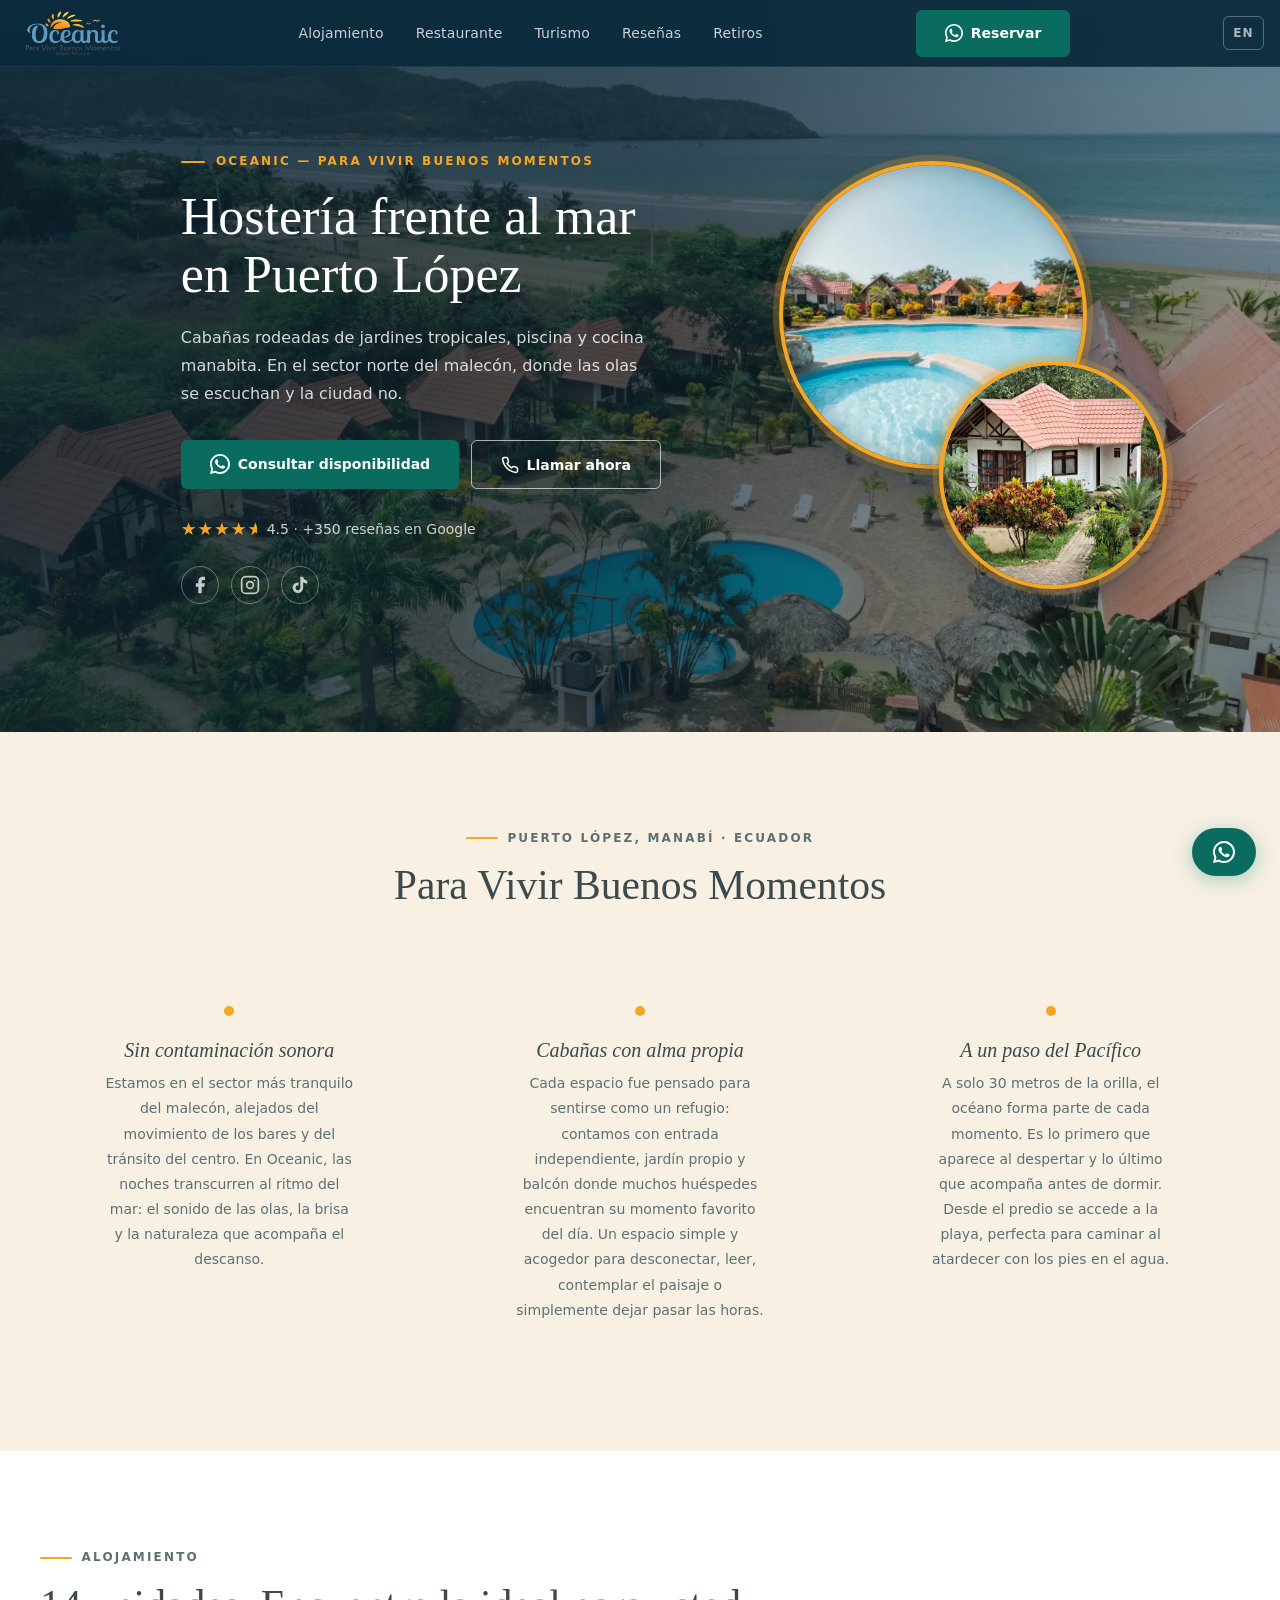
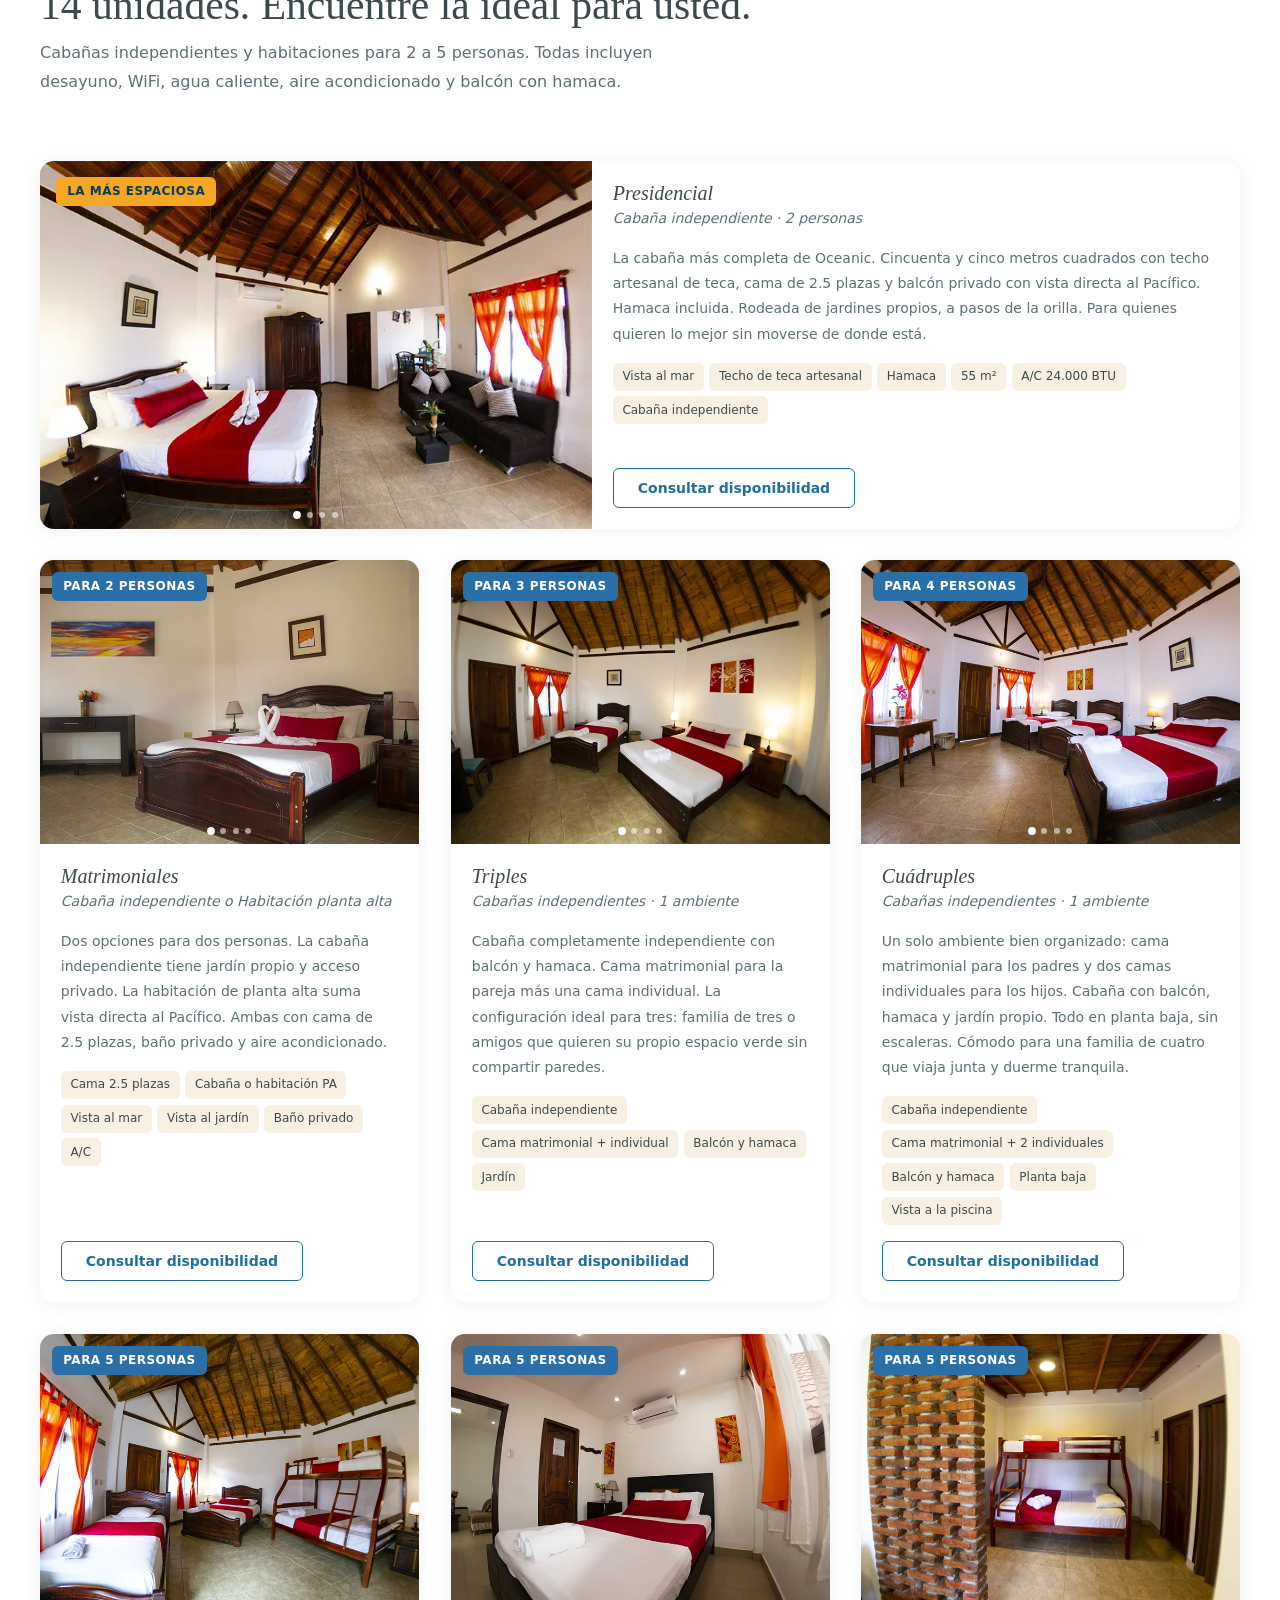
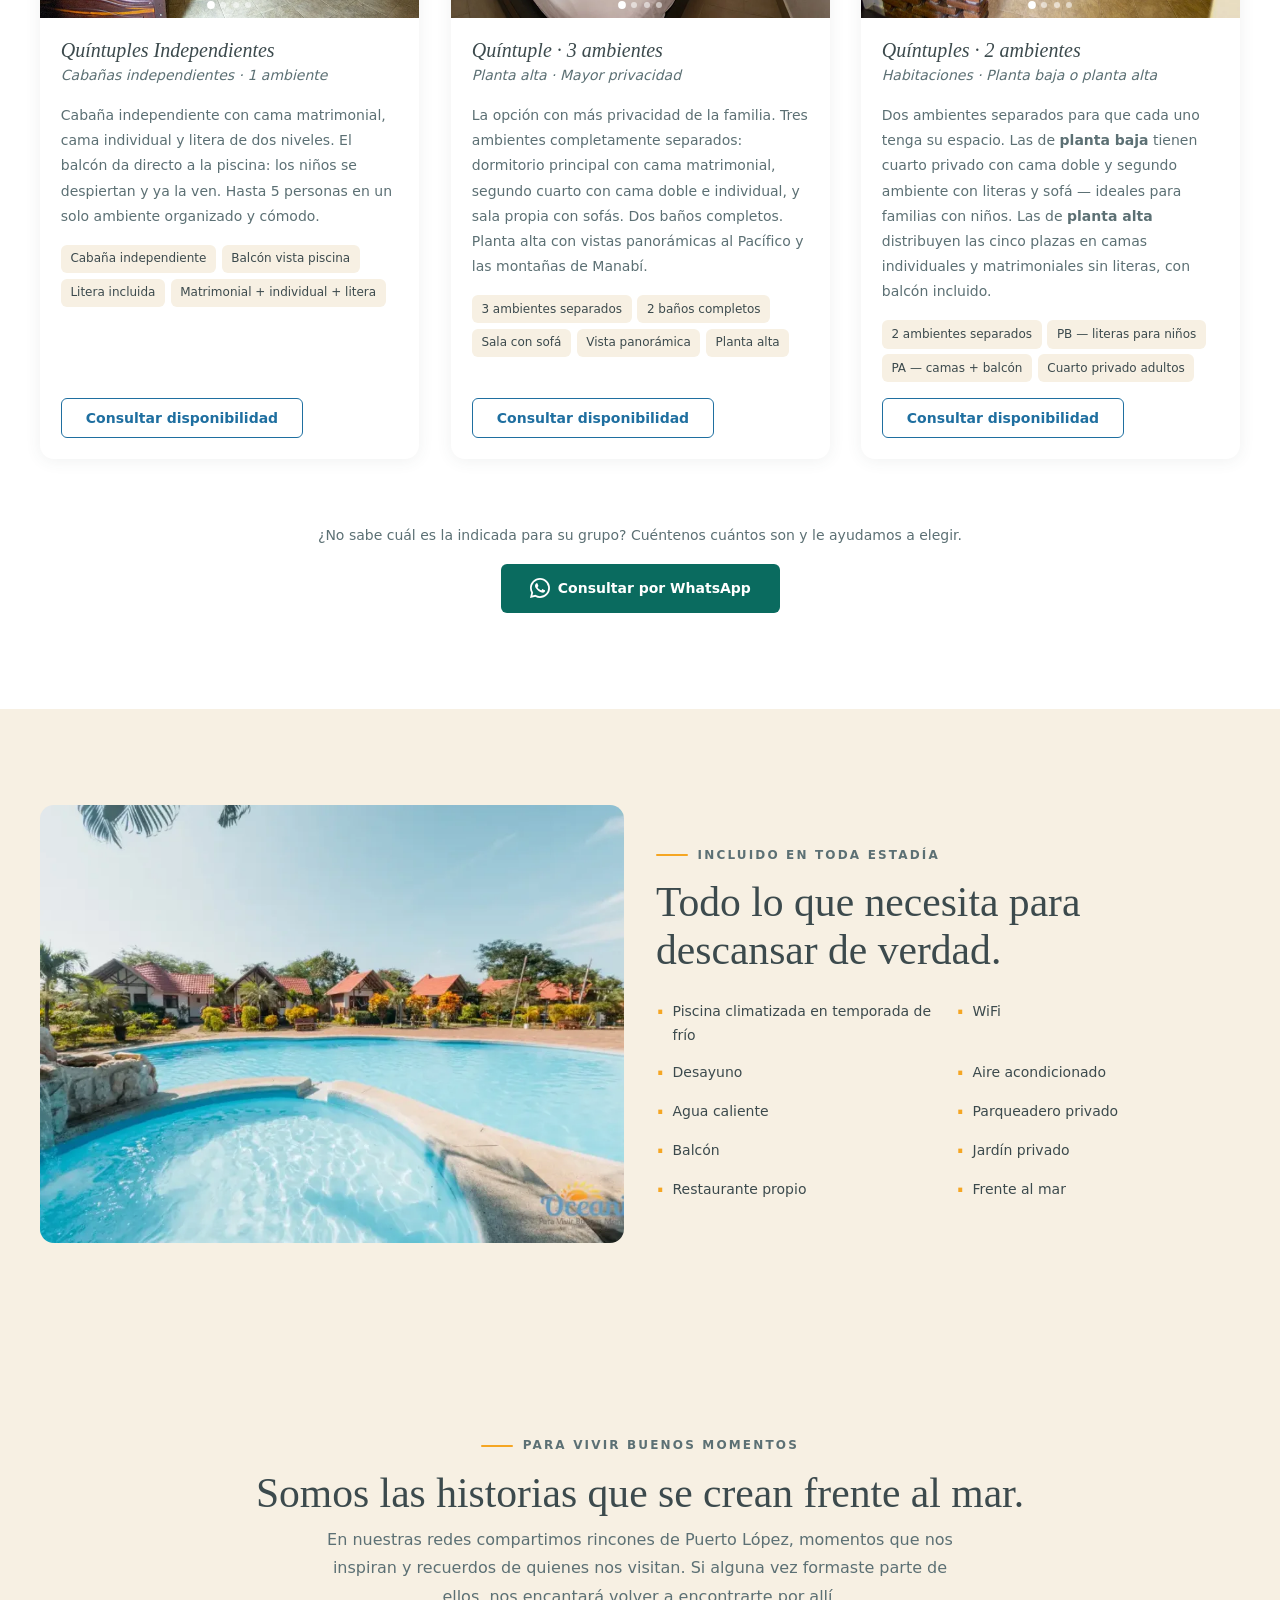
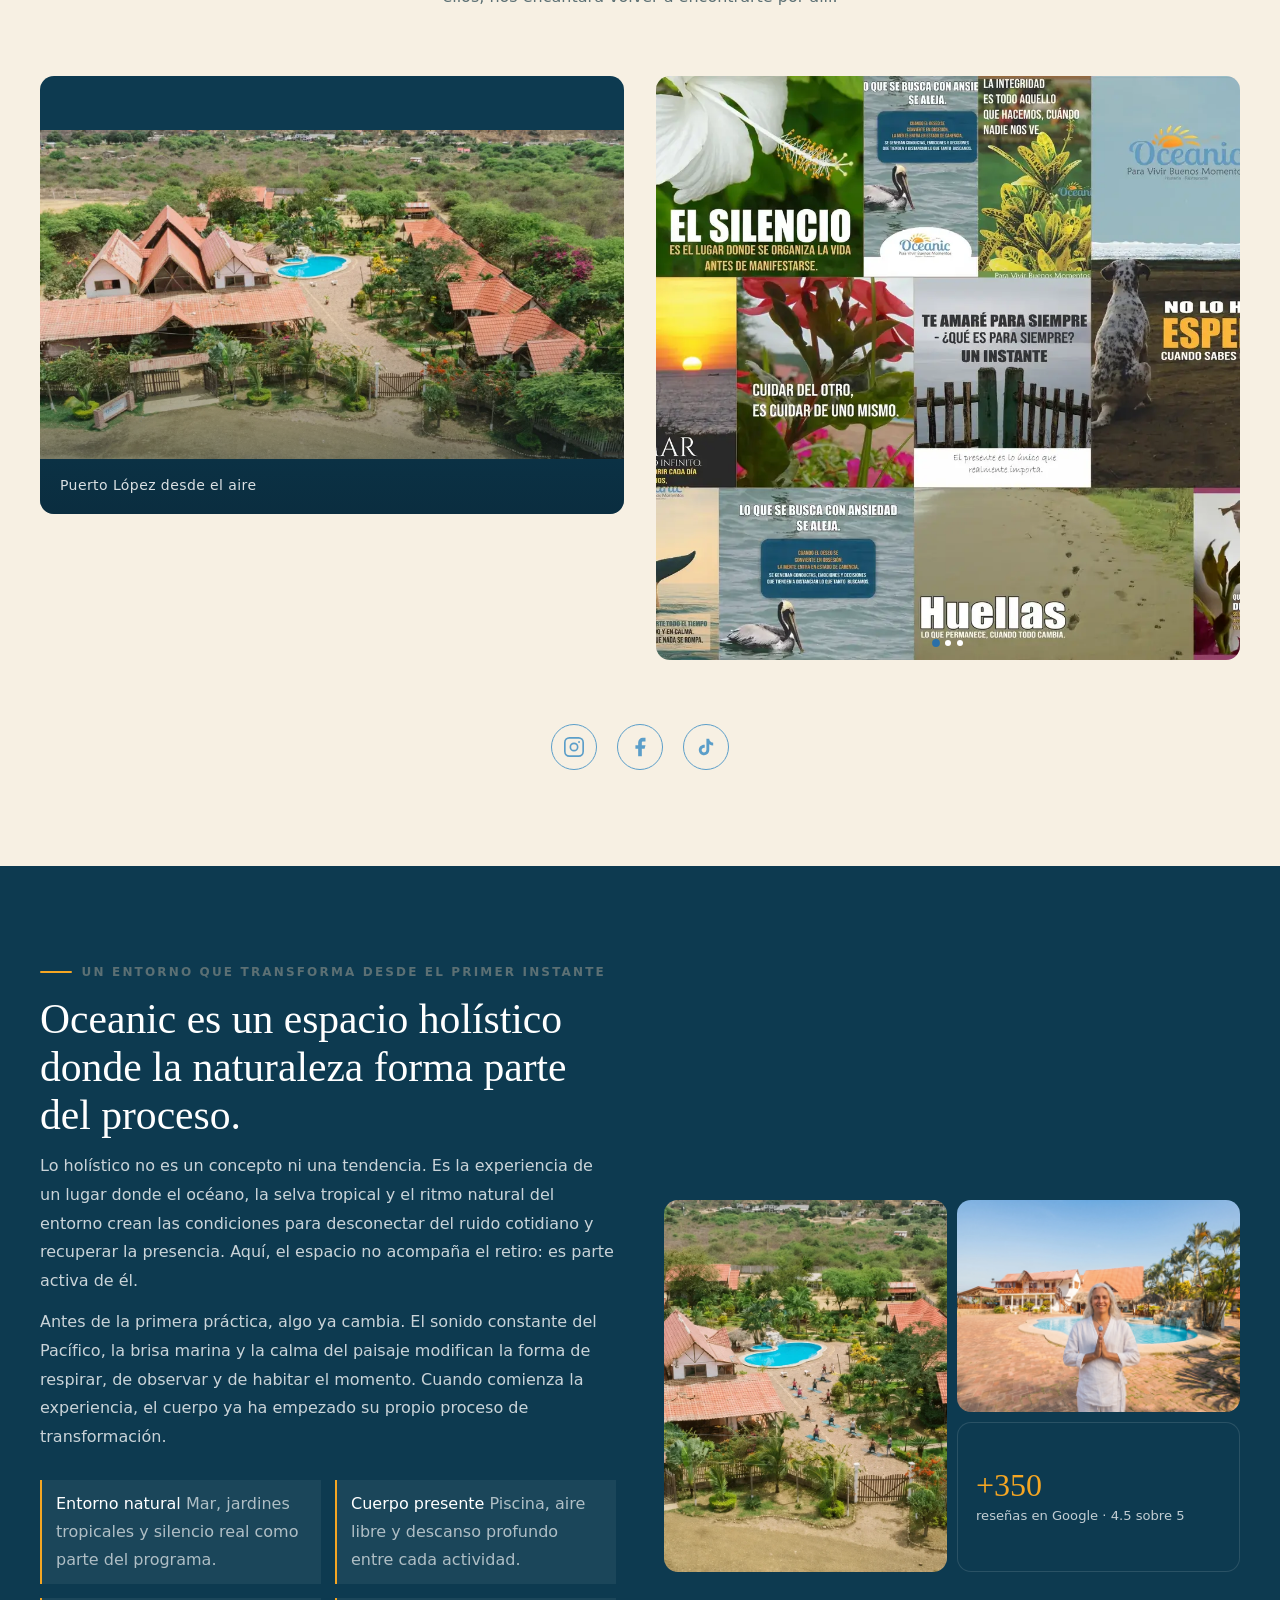
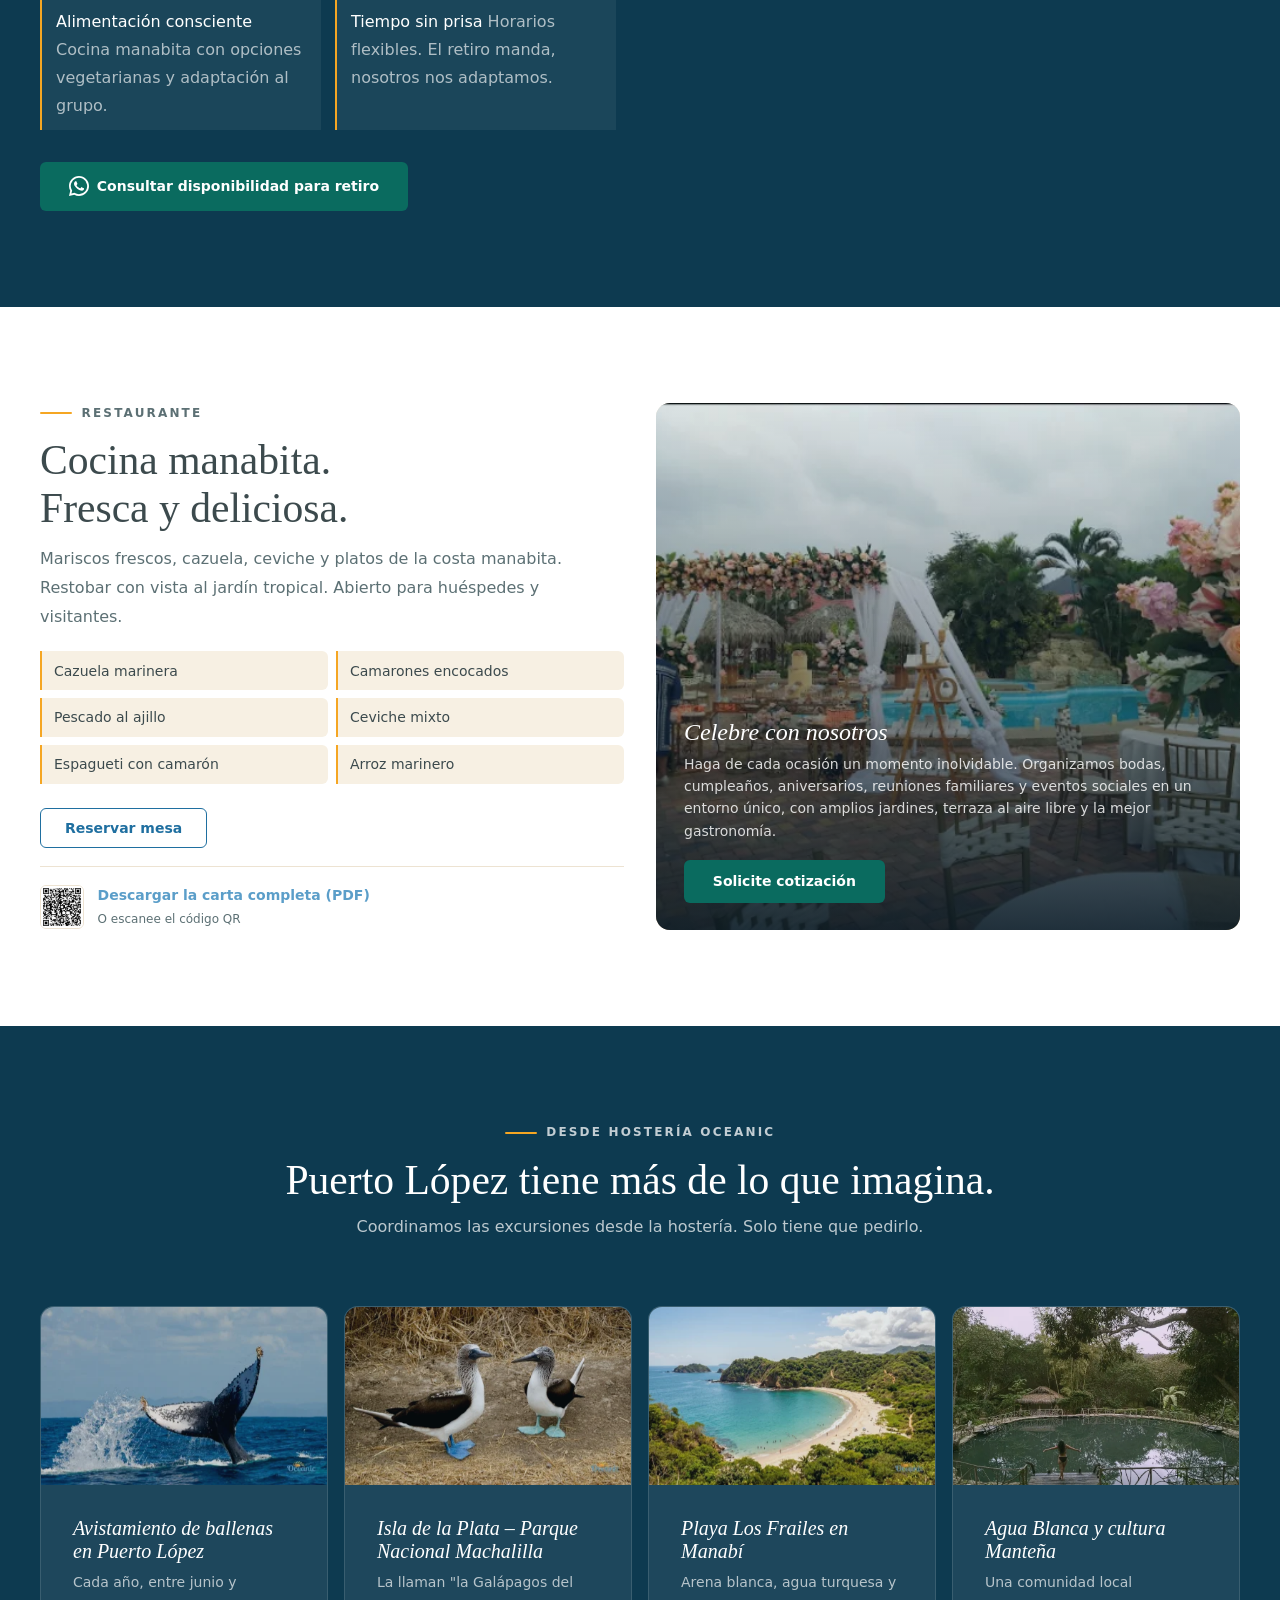
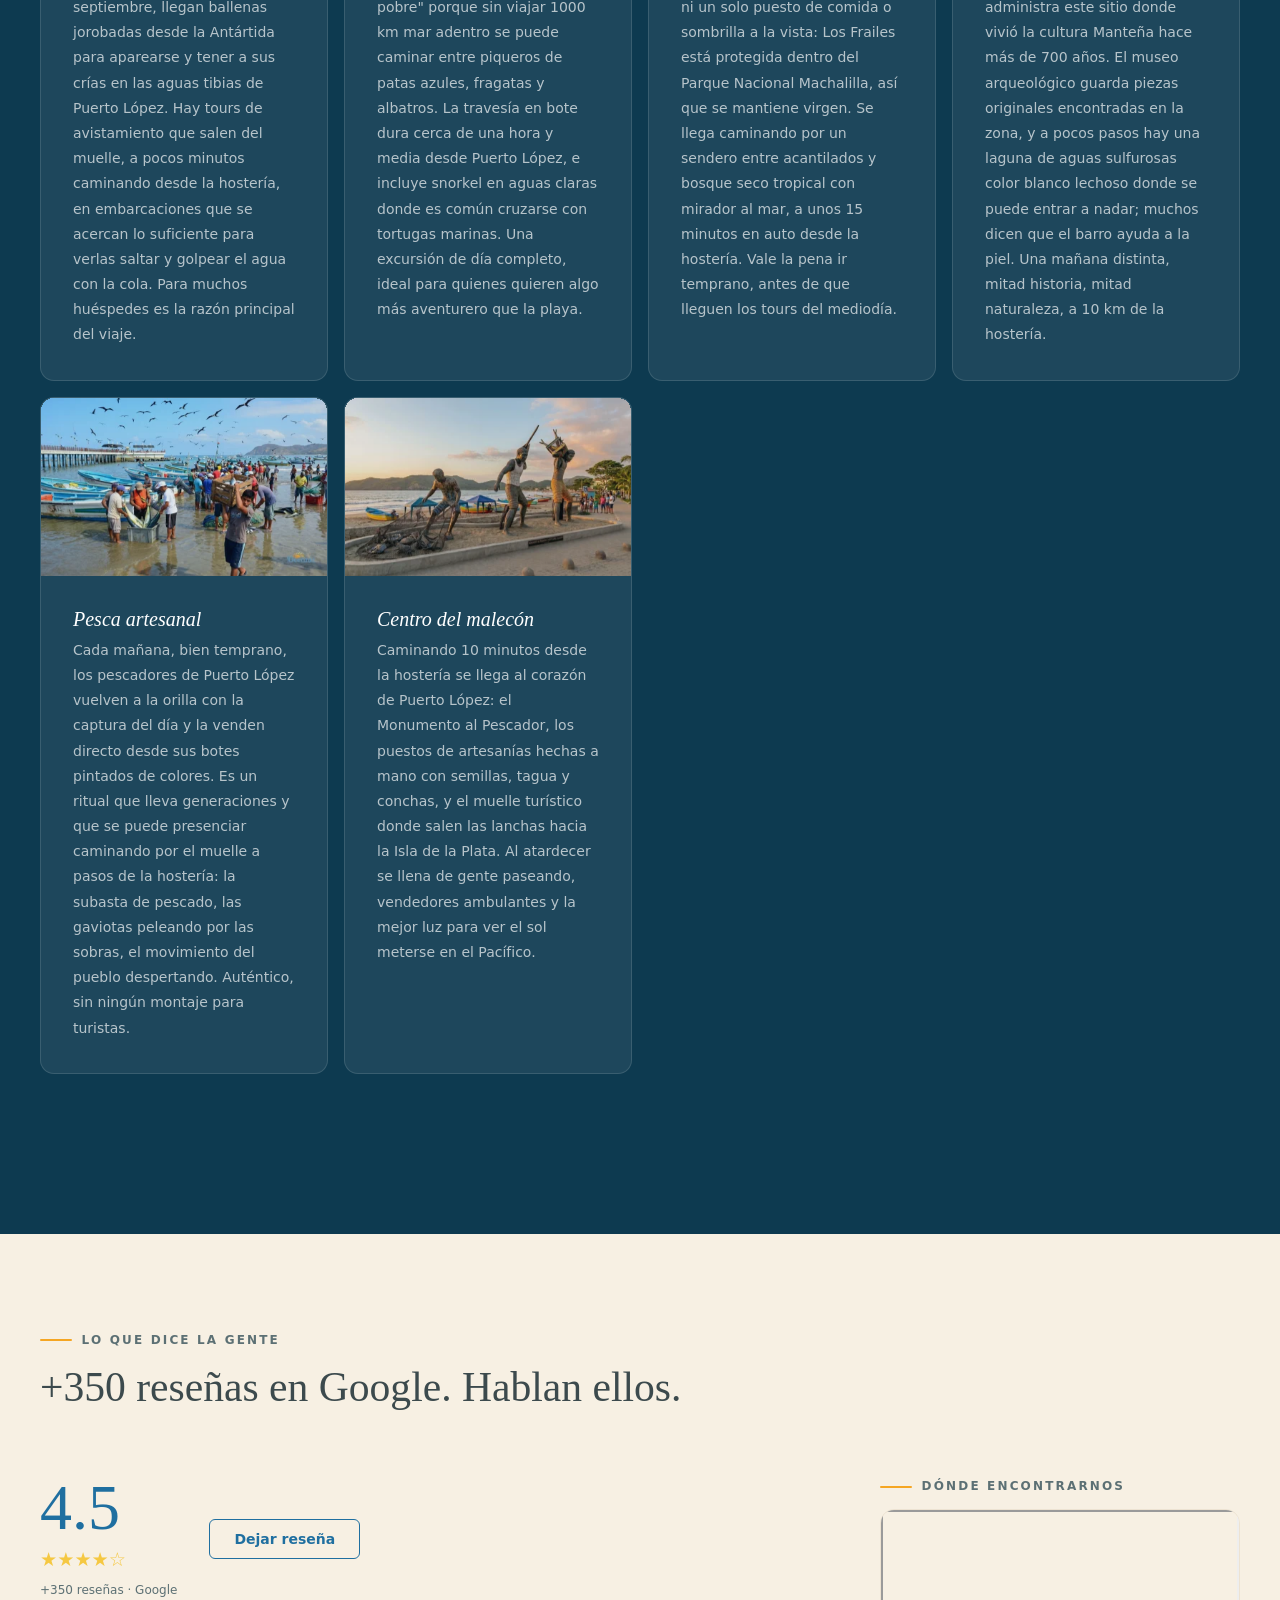
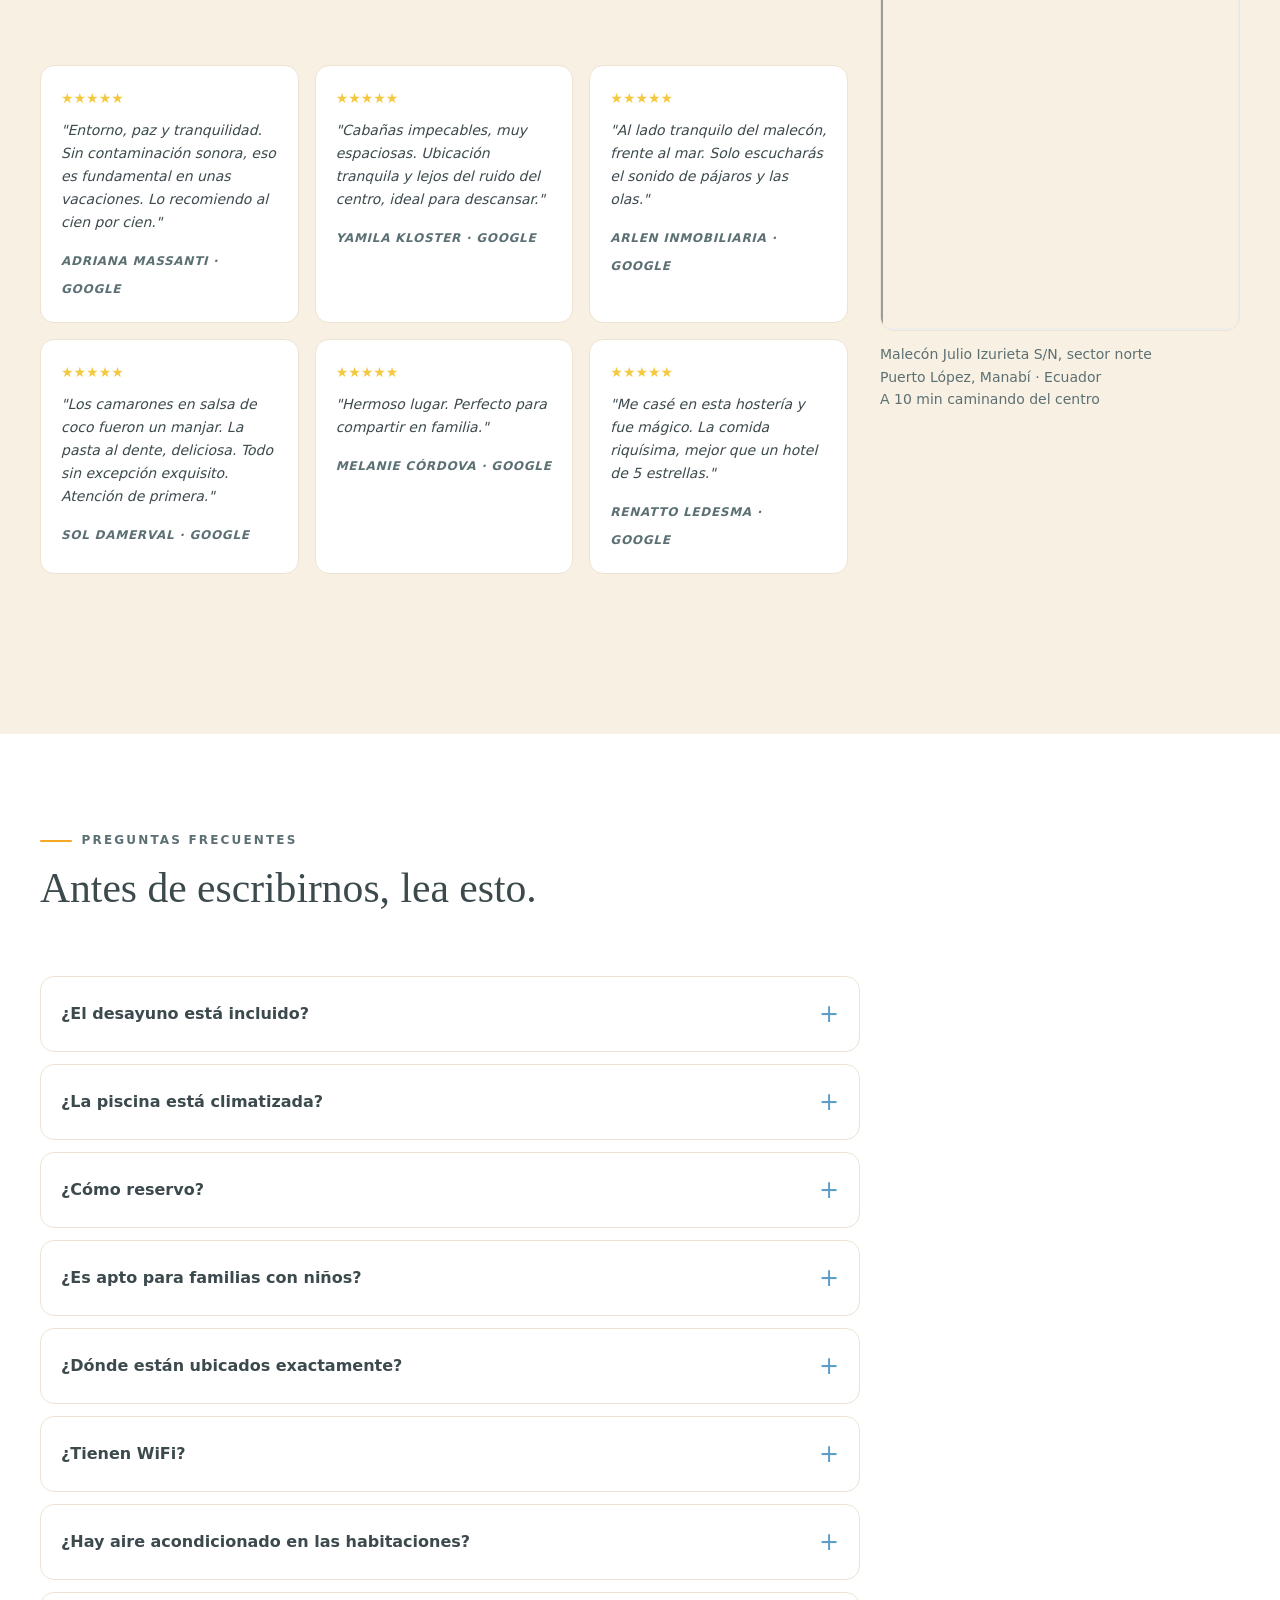
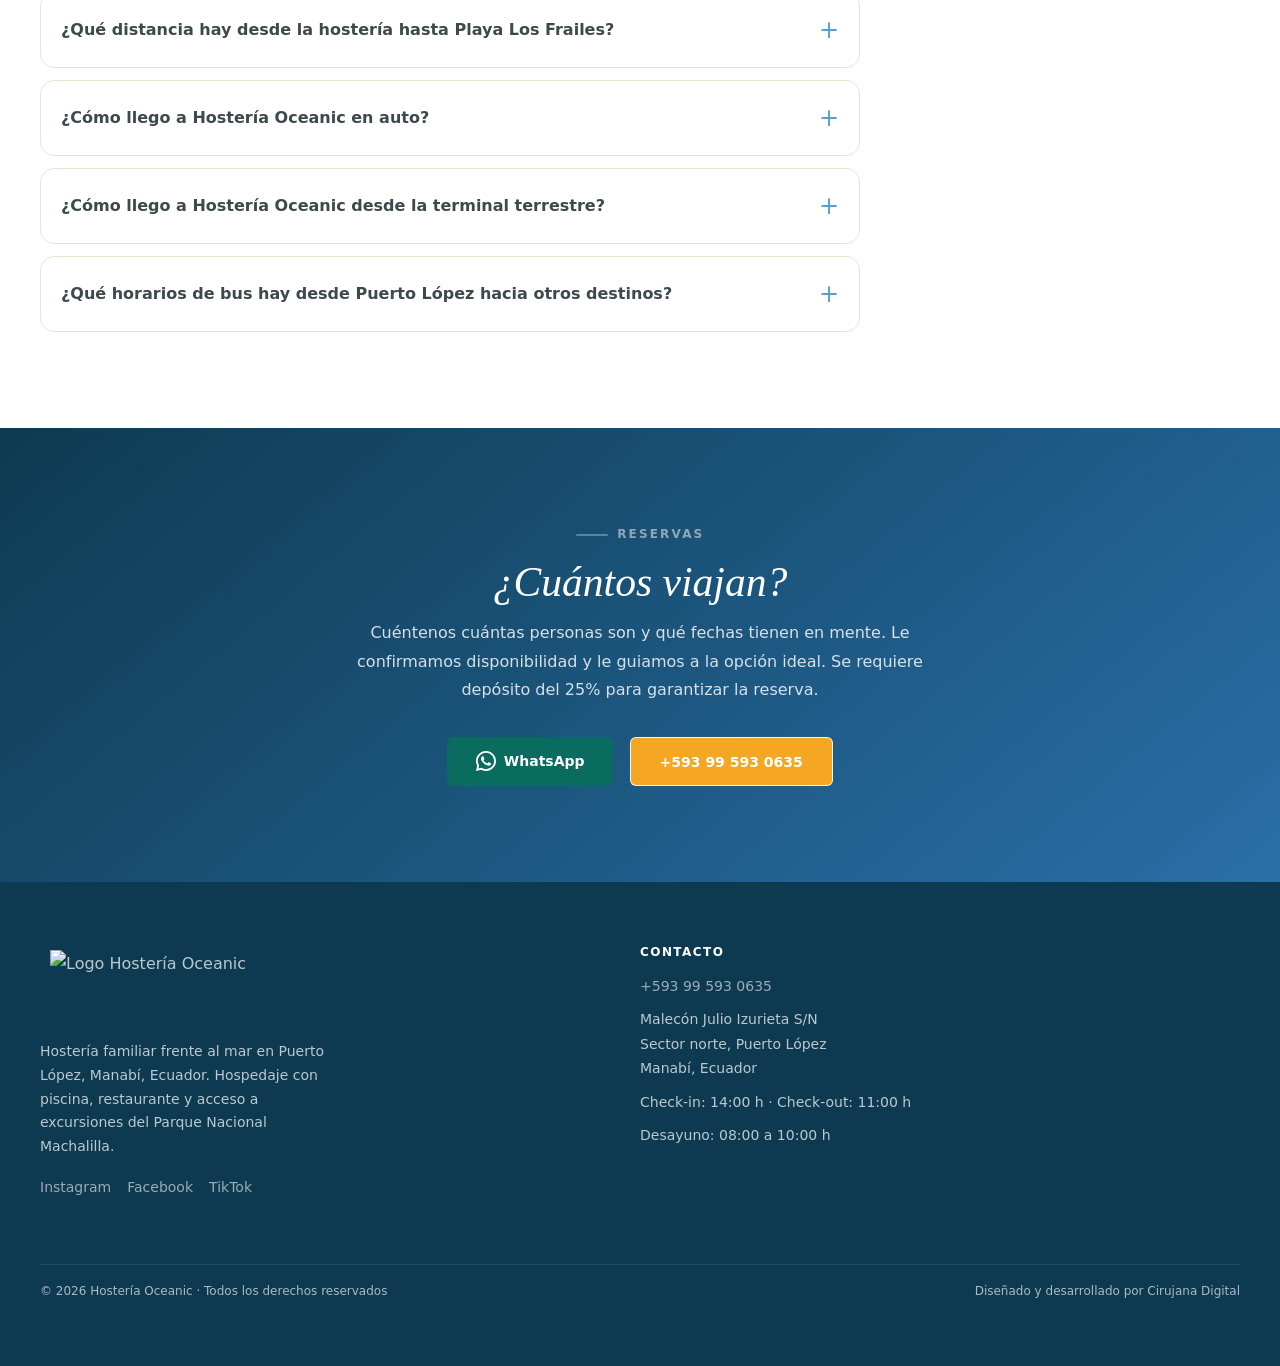
==== index.html @ d8810835 "perf: optimiza imagenes (recompresion + resize logo), preload CSS y preconnect Cloudflare" ====
<!DOCTYPE html>
<html lang="es">

<head>
  <meta charset="UTF-8">
  <meta name="viewport" content="width=device-width, initial-scale=1.0">
  <title>Hostería Oceanic · Alojamiento familiar frente al mar · Puerto López, Ecuador</title>
  <meta name="description"
    content="Hostería Oceanic es una hostería familiar frente al mar en el sector norte de Puerto López, Ecuador. 14 cabañas y habitaciones con jardines, piscina climatizada en temporada de frío, desayuno incluido y restaurante de cocina manabita. Reservas: +593 99 593 0635.">
  <meta name="google-site-verification" content="QJ1Q7pUSjxxh3UFAwYzE2fNfUupoTRzcJD6m_wkEayw" />
  <meta property="og:title" content="Hostería Oceanic · Puerto López, Ecuador">
  <meta property="og:description"
    content="14 cabañas familiares frente al Pacífico. Piscina, jardines, desayuno incluido y cocina manabita. Sector norte del malecón de Puerto López.">
  <meta property="og:url" content="https://www.oceanichosteria.com">
  <meta property="og:type" content="website">
  <meta property="og:locale" content="es_EC">
  <meta property="og:image" content="https://www.oceanichosteria.com/img/og-image.webp">
  <meta name="twitter:card" content="summary_large_image">
  <meta name="twitter:image" content="https://www.oceanichosteria.com/img/og-image.webp">
  <link rel="canonical" href="https://www.oceanichosteria.com">
  <link rel="icon" type="image/webp" sizes="16x16" href="img/favicon-16x16.webp">
  <link rel="icon" type="image/webp" sizes="32x32" href="img/favicon-32x32.webp">
  <link rel="apple-touch-icon" sizes="180x180" href="img/apple-touch-icon.webp">
  <link rel="manifest" href="/site.webmanifest">
  <link rel="alternate" hreflang="es" href="https://www.oceanichosteria.com">
  <link rel="alternate" hreflang="en" href="https://www.oceanichosteria.com/en">
  <link rel="alternate" hreflang="x-default" href="https://www.oceanichosteria.com">
  <link rel="preconnect" href="https://static.cloudflareinsights.com" crossorigin>

  <!-- CSS crítico inline -->
  <style>
    :root {
      --sky: #5B9EC9;
      --sky-deep: #2A6FA8;
      --sky-night: #0D3A50;
      --sun: #F5A623;
      --cream: #F7F0E3;
      --white: #fff;
      --text: #3C4A4D;
      --text-soft: #7A8C90
    }

    *,
    *::before,
    *::after {
      box-sizing: border-box;
      margin: 0;
      padding: 0
    }

    html {
      scroll-behavior: smooth
    }

    body {
      font-family: system-ui, -apple-system, sans-serif;
      color: var(--text);
      background: var(--white)
    }

    /* ══════════════════════════════════════════════════════════
   HERO — layout tipo Neutralia, estilo Oceanic
══════════════════════════════════════════════════════════ */

    .hero {
      position: relative;
      overflow: hidden;
      padding-block: clamp(5rem, 12vw, 8rem);
      padding-top: calc(66px + clamp(3rem, 8vw, 5rem));
      /* compensa nav fijo */
    }

    /* Imagen de fondo */
    .hero-bg {
      position: absolute;
      inset: 0;
      z-index: 0;
    }

    .hero-bg img {
      width: 100%;
      height: 100%;
      object-fit: cover;
      object-position: center 30%;
    }

    /* Overlay degradado oscuro — legibilidad del texto */
    .hero-overlay {
      position: absolute;
      inset: 0;
      background: linear-gradient(100deg,
          rgba(8, 30, 45, 0.82) 0%,
          rgba(8, 30, 45, 0.70) 50%,
          rgba(8, 30, 45, 0.30) 100%);
    }

    /* Layout interno: texto izq + círculos der */
    .hero-inner {
      position: relative;
      z-index: 1;
      display: grid;
      grid-template-columns: 1fr;
      gap: clamp(2rem, 5vw, 4rem);
      align-items: center;
      padding-inline: clamp(2rem, 6vw, 5rem);
    }

    @media (min-width: 900px) {
      .hero-inner {
        grid-template-columns: 1fr 380px;
      }
    }

    /* ── TEXTO ─────────────────────────────────────────── */

    .hero-eyebrow {
      display: inline-block;
      font-size: var(--t-xs);
      font-weight: 700;
      letter-spacing: 0.18em;
      text-transform: uppercase;
      color: var(--sun);
      margin-bottom: 1rem;
      padding-left: 2.2rem;
      position: relative;
    }

    .hero-eyebrow::before {
      content: '';
      position: absolute;
      left: 0;
      top: 50%;
      transform: translateY(-50%);
      width: 1.5rem;
      height: 2px;
      background: var(--sun);
      border-radius: 2px;
    }

    .hero-content {
      padding-left: clamp(1.5rem, 5vw, 4rem);
    }

    .hero-content h1 {
      font-family: var(--font-display);
      font-size: clamp(2rem, 5vw, 3.25rem);
      font-weight: 400;
      color: #fff;
      line-height: 1.12;
      margin-bottom: 1.25rem;
    }

    .hero-sub {
      font-size: var(--t-base);
      color: rgba(255, 255, 255, 0.82);
      line-height: 1.75;
      max-width: 46ch;
      margin-bottom: 2rem;
    }

    /* ── CTAs ─────────────────────────────────────────── */

    .hero-actions {
      display: flex;
      flex-wrap: wrap;
      gap: 0.75rem;
      margin-bottom: 1.75rem;
    }

    /* Llamar — outline ámbar */
    .btn-call {
      display: inline-flex;
      align-items: center;
      gap: 0.5rem;
      padding: 0.9rem 1.8rem;
      font-family: var(--font-body);
      font-size: var(--t-sm);
      font-weight: 600;
      border-radius: var(--r);
      line-height: 1;
      white-space: nowrap;
      cursor: pointer;
      background: transparent;
      color: #fff;
      border: 1.5px solid rgba(255, 255, 255, 0.65);
      transition: background var(--ease), border-color var(--ease);
    }

    .btn-call:hover {
      background: rgba(255, 255, 255, 0.12);
      border-color: #fff;
    }

    /* ── RESEÑAS ──────────────────────────────────────── */

    .hero-rating {
      display: flex;
      align-items: center;
      gap: 0.6rem;
      margin-bottom: 1.5rem;
    }

    .hero-stars {
      color: var(--sun);
      font-size: 1.1rem;
      letter-spacing: 0.05em;
      line-height: 1;
    }

    /* Media estrella: recorta la última al 50% */
    .star-half {
      display: inline-block;
      width: 0.55em;
      overflow: hidden;
      vertical-align: top;
    }

    .hero-rating-text {
      font-size: var(--t-sm);
      color: rgba(255, 255, 255, 0.78);
      font-weight: 500;
    }

    /* ── RRSS ─────────────────────────────────────────── */

    .hero-social {
      display: flex;
      gap: 0.75rem;
      align-items: center;
    }

    .hero-social a {
      width: 38px;
      height: 38px;
      border-radius: 50%;
      border: 1.5px solid rgba(255, 255, 255, 0.35);
      color: rgba(255, 255, 255, 0.75);
      display: flex;
      align-items: center;
      justify-content: center;
      transition: border-color var(--ease), color var(--ease), background var(--ease);
    }

    .hero-social a:hover {
      border-color: var(--sun);
      color: var(--sun);
      background: rgba(245, 166, 35, 0.1);
    }

    /* ── CÍRCULOS ─────────────────────────────────────── */

    .hero-circles {
      position: relative;
      height: 420px;
      display: none;
      /* oculto en mobile */
    }

    @media (min-width: 900px) {
      .hero-circles {
        display: block;
      }
    }

    .hero-circle {
      position: absolute;
      border-radius: 50%;
      overflow: hidden;
    }

    /* Marco decorativo: doble anillo tipo Neutralia */
    .hero-circle::before,
    .hero-circle::after {
      content: '';
      position: absolute;
      inset: 0;
      border-radius: 50%;
      pointer-events: none;
      z-index: 2;
    }

    /* Anillo exterior ámbar */
    .hero-circle::before {
      box-shadow: 0 0 0 3px rgba(245, 166, 35, 0.55),
        0 0 0 8px rgba(245, 166, 35, 0.12);
    }

    /* Sombra profunda */
    .hero-circle::after {
      box-shadow: inset 0 0 24px rgba(8, 30, 45, 0.30);
    }

    .hero-circle img {
      width: 100%;
      height: 100%;
      object-fit: cover;
      border-radius: 50%;
      display: block;
    }

    /* Círculo principal — más grande, arriba a la izquierda */
    .hero-circle--top {
      width: 300px;
      height: 300px;
      top: 0;
      left: 0;
      z-index: 1;
    }

    /* Círculo secundario — más pequeño, abajo a la derecha, solapado */
    .hero-circle--bottom {
      width: 220px;
      height: 220px;
      bottom: 0;
      right: 0;
      z-index: 2;
      /* Acento: anillo en azul Oceanic para el segundo */
    }

    .hero-circle--bottom::before {
      box-shadow: 0 0 0 3px rgba(91, 158, 201, 0.65),
        0 0 0 8px rgba(91, 158, 201, 0.12);
    }

    /* Conector visual entre los dos círculos — línea curva sutil */
    .hero-circles::after {
      content: '';
      position: absolute;
      top: 145px;
      left: 145px;
      right: 115px;
      bottom: 115px;
      border: 1px dashed rgba(245, 166, 35, 0.2);
      border-radius: 50%;
      pointer-events: none;
      z-index: 0;
    }
  </style>
  <link rel="preload" href="style.css" as="style" onload="this.onload=null;this.rel='stylesheet'">
  <noscript>
    <link rel="stylesheet" href="style.css">
  </noscript>
  <link rel="preload" as="image" imagesrcset="/img/hero-oceanic-sm.webp 640w, /img/hero-oceanic-large.webp 1920w"
    imagesizes="100vw">

  <!-- Schema JSON-LD  -->

  <script type="application/ld+json">
{
  "@context": "https://schema.org",
  "@graph": [
    {
      "@type": ["Hotel", "LodgingBusiness"],
      "@id": "https://www.oceanichosteria.com/#hotel",
      "name": "Hostería Oceanic",
      "url": "https://www.oceanichosteria.com",
      "telephone": "+593995930635",
      "description": "Hostería familiar frente al mar en el sector norte de Puerto López, Manabí, Ecuador. 14 cabañas y habitaciones con jardines, piscina climatizada en temporada de frío, desayuno incluido y restaurante de cocina manabita.",
      "address": {
        "@type": "PostalAddress",
        "streetAddress": "Malecón Julio Izurieta S/N, sector norte",
        "addressLocality": "Puerto López",
        "addressRegion": "Manabí",
        "addressCountry": "EC"
      },
      "geo": {
        "@type": "GeoCoordinates",
        "latitude": -1.5476458,
        "longitude": -80.8126593
      },
      "hasMap": "https://www.google.com/maps/place/Oceanic+Hoster%C3%ADa+puerto+L%C3%B3pez/@-1.5476458,-80.8126593",
      "image": [
        "https://www.oceanichosteria.com/img/hero-oceanic-large.webp",
        "https://www.oceanichosteria.com/img/og-image.webp",
        "https://www.oceanichosteria.com/img/piscina.webp"
      ],
      "priceRange": "$$",
      "checkinTime": "14:00",
      "checkoutTime": "11:00",
      "amenityFeature": [
        { "@type": "LocationFeatureSpecification", "name": "Piscina climatizada", "value": true },
        { "@type": "LocationFeatureSpecification", "name": "WiFi", "value": true },
        { "@type": "LocationFeatureSpecification", "name": "Restaurante", "value": true },
        { "@type": "LocationFeatureSpecification", "name": "Estacionamiento gratuito", "value": true },
        { "@type": "LocationFeatureSpecification", "name": "Aire acondicionado", "value": true },
        { "@type": "LocationFeatureSpecification", "name": "Desayuno incluido", "value": true },
        { "@type": "LocationFeatureSpecification", "name": "Jardín privado", "value": true },
        { "@type": "LocationFeatureSpecification", "name": "Balcón con hamaca", "value": true }
      ],
      "numberOfRooms": 14,
      "petsAllowed": true,
      "aggregateRating": {
        "@type": "AggregateRating",
        "ratingValue": "4.5",
        "reviewCount": "350+",
        "bestRating": "5",
        "worstRating": "1"
      },
      "review": [
        {
          "@type": "Review",
          "author": { "@type": "Person", "name": "Adriana Massanti" },
          "reviewRating": { "@type": "Rating", "ratingValue": "5", "bestRating": "5" },
          "reviewBody": "Entorno, paz y tranquilidad. Sin contaminación sonora, eso es fundamental en unas vacaciones. Lo recomiendo al cien por cien."
        },
        {
          "@type": "Review",
          "author": { "@type": "Person", "name": "Yamila Kloster" },
          "reviewRating": { "@type": "Rating", "ratingValue": "5", "bestRating": "5" },
          "reviewBody": "Cabañas impecables, muy espaciosas. Ubicación tranquila y lejos del ruido del centro, ideal para descansar."
        },
        {
          "@type": "Review",
          "author": { "@type": "Person", "name": "Renatto Ledesma" },
          "reviewRating": { "@type": "Rating", "ratingValue": "5", "bestRating": "5" },
          "reviewBody": "Me casé en esta hostería y fue mágico. La comida riquísima, mejor que un hotel de 5 estrellas."
        }
      ],
      "sameAs": [
        "https://www.facebook.com/OceanicHosteria",
        "https://www.instagram.com/oceanichosteria",
        "https://www.tiktok.com/@hosteriaoceanic"
      ]
    },
    {
      "@type": "FAQPage",
      "@id": "https://www.oceanichosteria.com/#faq",
      "mainEntity": [
        {
          "@type": "Question",
          "name": "¿El desayuno está incluido en Hostería Oceanic?",
          "acceptedAnswer": {
            "@type": "Answer",
            "text": "Sí. El desayuno está incluido para todos los huéspedes. Horario: 08:00 a 10:00 h. Pasado ese horario tiene un costo de $5 por persona."
          }
        },
        {
          "@type": "Question",
          "name": "¿La piscina de Hostería Oceanic está climatizada?",
          "acceptedAnswer": {
            "@type": "Answer",
            "text": "Sí. La piscina está climatizada en temporada de frío. Horario de uso: 10:00 a 22:00 h (temporada de sol) y hasta las 20:00 h (temporada fría)."
          }
        },
        {
          "@type": "Question",
          "name": "¿Cómo hago una reserva en Hostería Oceanic?",
          "acceptedAnswer": {
            "@type": "Answer",
            "text": "Por WhatsApp o llamada al +593 99 593 0635. Para confirmar la reserva se requiere un depósito del 25% del total de la estadía. Check-in: 14:00 h. Check-out: 11:00 h."
          }
        },
        {
          "@type": "Question",
          "name": "¿Hostería Oceanic es apta para familias con niños?",
          "acceptedAnswer": {
            "@type": "Answer",
            "text": "Sí. Tenemos cabañas independientes para hasta 6 personas con literas para niños. Los adultos son responsables de los menores dentro del predio."
          }
        },
        {
          "@type": "Question",
          "name": "¿Dónde está ubicada Hostería Oceanic?",
          "acceptedAnswer": {
            "@type": "Answer",
            "text": "Malecón Julio Izurieta S/N, sector norte, Puerto López, Manabí, Ecuador. A 10 minutos caminando del centro, en la zona más tranquila del malecón, frente al Pacífico. Parqueadero gratuito disponible."
          }
        },
        {
          "@type": "Question",
          "name": "¿Hostería Oceanic tiene WiFi?",
          "acceptedAnswer": {
            "@type": "Answer",
            "text": "Sí. Hay conexión WiFi disponible para todos los huéspedes."
          }
        },
        {
          "@type": "Question",
          "name": "¿Hay aire acondicionado en las habitaciones de Hostería Oceanic?",
          "acceptedAnswer": {
            "@type": "Answer",
            "text": "Sí. Todas las habitaciones y cabañas cuentan con aire acondicionado."
          }
        },
        {
          "@type": "Question",
          "name": "¿Qué distancia hay hasta Playa Los Frailes desde Hostería Oceanic?",
          "acceptedAnswer": {
            "@type": "Answer",
            "text": "Playa Los Frailes se encuentra aproximadamente a 15 minutos en vehículo desde la hostería, dentro del Parque Nacional Machalilla."
          }
        },
        {
          "@type": "Question",
          "name": "¿Hostería Oceanic acepta mascotas?",
          "acceptedAnswer": {
            "@type": "Answer",
            "text": "Sí. Se aceptan mascotas pequeñas y medianas bajo responsabilidad de sus propietarios."
          }
        }
      ]
    }
  ]
}
</script>

</head>

<body>
  <main id="main">
    <header class="nav" role="banner" id="nav">
      <div class="nav-inner">
        <a href="#" class="nav-logo" aria-label="Hostería Oceanic — Inicio">
          <img src="img/logo-sm.webp" alt="Logo Hostería Oceanic — Para Vivir Buenos Momentos" width="140" height="78"
            loading="eager" decoding="async">
        </a>
        <nav aria-label="Navegación principal">
          <ul class="nav-links">
            <li><a href="#h-alojamiento">Alojamiento</a></li>
            <li><a href="#h-restaurante">Restaurante</a></li>
            <li><a href="#h-turismo">Turismo</a></li>
            <li><a href="#h-resenas">Reseñas</a></li>
            <li><a href="/retiros-holisticos-puerto-lopez/index.html">Retiros</a></li>
          </ul>
        </nav>
        <a href="https://wa.me/593995930635?text=Hola%2C%20quisiera%20consultar%20disponibilidad%20en%20Hoster%C3%ADa%20Oceanic"
          class="btn btn-wa nav-cta" aria-label="Consultar disponibilidad" target="_blank" rel="noopener noreferrer">
          <svg xmlns="http://www.w3.org/2000/svg" width="18" height="18" fill="currentColor" viewBox="0 0 24 24"
            aria-hidden="true">
            <path
              d="M17.472 14.382c-.297-.149-1.758-.867-2.03-.967-.273-.099-.471-.148-.67.15-.197.297-.767.966-.94 1.164-.173.199-.347.223-.644.075-.297-.15-1.255-.463-2.39-1.475-.883-.788-1.48-1.761-1.653-2.059-.173-.297-.018-.458.13-.606.134-.133.298-.347.446-.52.149-.174.198-.298.298-.497.099-.198.05-.371-.025-.52-.075-.149-.669-1.612-.916-2.207-.242-.579-.487-.5-.669-.51-.173-.008-.371-.01-.57-.01-.198 0-.52.074-.792.372-.272.297-1.04 1.016-1.04 2.479 0 1.462 1.065 2.875 1.213 3.074.149.198 2.096 3.2 5.077 4.487.709.306 1.262.489 1.694.625.712.227 1.36.195 1.871.118.571-.085 1.758-.719 2.006-1.413.248-.694.248-1.289.173-1.413-.074-.124-.272-.198-.57-.347z" />
            <path
              d="M12 0C5.373 0 0 5.373 0 12c0 2.117.551 4.103 1.516 5.825L0 24l6.335-1.496A11.938 11.938 0 0 0 12 24c6.627 0 12-5.373 12-12S18.627 0 12 0zm0 21.818a9.818 9.818 0 0 1-5.016-1.376l-.36-.214-3.732.881.898-3.634-.235-.373A9.818 9.818 0 1 1 12 21.818z" />
          </svg>
          Reservar
        </a>
        <a href="en/" class="lang-toggle" aria-label="English version">EN</a>

        <button class="nav-toggle" id="navToggle" aria-expanded="false" aria-controls="navMobile"
          aria-label="Abrir menú">
          <span></span><span></span><span></span>
        </button>
      </div>
      <nav id="navMobile" class="nav-mobile" aria-label="Menú mobile">
        <a href="#h-alojamiento">Alojamiento</a>
        <a href="#h-restaurante">Restaurante</a>
        <a href="#h-turismo">Turismo</a>
        <a href="#h-resenas">Reseñas</a>
        <a href="/retiros-holisticos-puerto-lopez/index.html">Retiros</a>
        <a href="https://wa.me/593995930635?text=Hola%2C%20quisiera%20consultar%20disponibilidad%20en%20Hoster%C3%ADa%20Oceanic"
          class="btn btn-wa" aria-label="Consultar disponibilidad" target="_blank" rel="noopener noreferrer">
          Reservar por WhatsApp
        </a>
      </nav>
    </header>

    <!--   HERO -->
    <section class="hero" aria-labelledby="hero-h1">
      <div class="hero-bg">
        <img id="heroImg" src="img/hero-oceanic-large.webp"
          srcset="/img/hero-oceanic-sm.webp 640w, /img/hero-oceanic-large.webp 1920w" sizes="100vw"
          alt="Vista aérea de Hostería Oceanic — cabañas con techos de teja, piscina azul y jardines tropicales frente al Pacífico en Puerto López, Manabí, Ecuador"
          width="1920" height="1080" fetchpriority="high" decoding="sync">
        <div class="hero-overlay"></div>
      </div>

      <div class="container hero-inner">

        <!-- Columna izquierda: texto + CTAs -->
        <div class="hero-content">

          <span class="hero-eyebrow">Oceanic — Para Vivir Buenos Momentos</span>

          <h1 id="hero-h1">Hostería frente al mar<br>en Puerto López</h1>

          <p class="hero-sub">
            Cabañas rodeadas de jardines tropicales, piscina y cocina manabita.
            En el sector norte del malecón, donde las olas se escuchan y la ciudad no.
          </p>

          <div class="hero-actions">
            <!-- WhatsApp -->
            <a href="https://wa.me/593995930635?text=Hola%2C%20quisiera%20consultar%20disponibilidad%20en%20Hoster%C3%ADa%20Oceanic"
              class="btn btn-wa" target="_blank" rel="noopener noreferrer">
              <svg xmlns="http://www.w3.org/2000/svg" width="20" height="20" fill="currentColor" viewBox="0 0 24 24"
                aria-hidden="true">
                <path
                  d="M17.472 14.382c-.297-.149-1.758-.867-2.03-.967-.273-.099-.471-.148-.67.15-.197.297-.767.966-.94 1.164-.173.199-.347.223-.644.075-.297-.15-1.255-.463-2.39-1.475-.883-.788-1.48-1.761-1.653-2.059-.173-.297-.018-.458.13-.606.134-.133.298-.347.446-.52.149-.174.198-.298.298-.497.099-.198.05-.371-.025-.52-.075-.149-.669-1.612-.916-2.207-.242-.579-.487-.5-.669-.51-.173-.008-.371-.01-.57-.01-.198 0-.52.074-.792.372-.272.297-1.04 1.016-1.04 2.479 0 1.462 1.065 2.875 1.213 3.074.149.198 2.096 3.2 5.077 4.487.709.306 1.262.489 1.694.625.712.227 1.36.195 1.871.118.571-.085 1.758-.719 2.006-1.413.248-.694.248-1.289.173-1.413-.074-.124-.272-.198-.57-.347z" />
                <path
                  d="M12 0C5.373 0 0 5.373 0 12c0 2.117.551 4.103 1.516 5.825L0 24l6.335-1.496A11.938 11.938 0 0 0 12 24c6.627 0 12-5.373 12-12S18.627 0 12 0zm0 21.818a9.818 9.818 0 0 1-5.016-1.376l-.36-.214-3.732.881.898-3.634-.235-.373A9.818 9.818 0 1 1 12 21.818z" />
              </svg>
              Consultar disponibilidad
            </a>

            <!-- Llamar -->
            <a href="tel:+593995930635" class="btn btn-call">
              <svg xmlns="http://www.w3.org/2000/svg" width="18" height="18" fill="none" stroke="currentColor"
                stroke-width="2" viewBox="0 0 24 24" aria-hidden="true">
                <path
                  d="M22 16.92v3a2 2 0 0 1-2.18 2 19.79 19.79 0 0 1-8.63-3.07 19.5 19.5 0 0 1-6-6 19.79 19.79 0 0 1-3.07-8.67A2 2 0 0 1 4.11 2h3a2 2 0 0 1 2 1.72c.127.96.362 1.903.7 2.81a2 2 0 0 1-.45 2.11L8.09 9.91a16 16 0 0 0 6 6l1.27-1.27a2 2 0 0 1 2.11-.45c.907.338 1.85.573 2.81.7A2 2 0 0 1 22 16.92z" />
              </svg>
              Llamar ahora
            </a>
          </div>

          <!-- Reseñas -->
          <div class="hero-rating">
            <span class="hero-stars" aria-label="4.5 sobre 5 estrellas">
              ★★★★<span class="star-half">★</span>
            </span>
            <span class="hero-rating-text">4.5 · +350 reseñas en Google</span>
          </div>

          <!-- RRSS -->
          <div class="hero-social">
            <!-- Facebook -->
            <a href="https://www.facebook.com/OceanicHosteria" target="_blank" rel="noopener noreferrer"
              aria-label="Facebook de Oceanic Hostería">
              <svg xmlns="http://www.w3.org/2000/svg" width="20" height="20" fill="currentColor" viewBox="0 0 24 24">
                <path d="M18 2h-3a5 5 0 0 0-5 5v3H7v4h3v8h4v-8h3l1-4h-4V7a1 1 0 0 1 1-1h3z" />
              </svg>
            </a>
            <!-- Instagram -->
            <a href="https://www.instagram.com/oceanichosteria" target="_blank" rel="noopener noreferrer"
              aria-label="Instagram de Oceanic Hostería">
              <svg xmlns="http://www.w3.org/2000/svg" width="20" height="20" fill="none" stroke="currentColor"
                stroke-width="2" stroke-linecap="round" stroke-linejoin="round" viewBox="0 0 24 24">
                <rect x="2" y="2" width="20" height="20" rx="5" ry="5" />
                <circle cx="12" cy="12" r="4" />
                <circle cx="17.5" cy="6.5" r="1" fill="currentColor" stroke="none" />
              </svg>
            </a>
            <!-- TikTok -->
            <a href="https://www.tiktok.com/@oceanichosteria" target="_blank" rel="noopener noreferrer"
              aria-label="TikTok de Oceanic Hostería">
              <svg xmlns="http://www.w3.org/2000/svg" width="20" height="20" fill="currentColor" viewBox="0 0 24 24">
                <path d="M19.59 6.69a4.83 4.83 0 0 1-3.77-4.25V2h-3.45v13.67a2.89 2.89 0 0 1-2.88 2.5
             2.89 2.89 0 0 1-2.89-2.89 2.89 2.89 0 0 1 2.89-2.89c.28 0 .54.04.79.1V9.01
             a6.33 6.33 0 0 0-.79-.05 6.34 6.34 0 0 0-6.34 6.34 6.34 6.34 0 0 0 6.34 6.34
             6.34 6.34 0 0 0 6.33-6.34V8.69a8.18 8.18 0 0 0 4.78 1.52V6.75a4.85 4.85 0 0 1-1.01-.06z" />
              </svg>
            </a>
          </div>

        </div><!-- /hero-content -->

        <!-- Columna derecha: dos imágenes circulares -->
        <div class="hero-circles" aria-hidden="true">

          <div class="hero-circle-wrap hero-circle-wrap--top">
            <div class="hero-circle">
              <img src="img/piscina.webp" alt="Piscina de Hostería Oceanic rodeada de jardines tropicales" width="340"
                height="340" loading="eager">
            </div>
          </div>

          <div class="hero-circle-wrap hero-circle-wrap--bottom">
            <div class="hero-circle">
              <img src="img/img-oceanic-frente-cabana.webp" alt="Cabaña de Hostería Oceanic con techo de teja"
                width="260" height="260" loading="lazy">
            </div>
          </div>
        </div>
      </div>
    </section>

    <!-- POR QUÉ OCEANIC  -->
    <section class="sec sec-cream" aria-labelledby="h-porqué">
      <div class="container">
        <div style="text-align:center;">
          <div class="eyebrow" style="justify-content:center;">Puerto López, Manabí · Ecuador</div>
          <h2 id="h-porqué">Para Vivir Buenos Momentos</h2>
        </div>
        <div class="pillars">
          <div class="pillar">
            <div class="pillar-dot" aria-hidden="true"></div>
            <h3>Sin contaminación sonora</h3>
            <p>Estamos en el sector más tranquilo del malecón, alejados del movimiento de los bares y del tránsito del
              centro. En Oceanic, las noches transcurren al ritmo del mar: el sonido de las olas, la brisa y la
              naturaleza que acompaña el descanso.</p>
          </div>
          <div class="pillar">
            <div class="pillar-dot" aria-hidden="true"></div>
            <h3>Cabañas con alma propia</h3>
            <p>Cada espacio fue pensado para sentirse como un refugio: contamos con entrada independiente, jardín propio
              y balcón donde muchos huéspedes encuentran su momento favorito del día. Un espacio simple y acogedor para
              desconectar, leer, contemplar el paisaje o simplemente dejar pasar las horas.</p>
          </div>
          <div class="pillar">
            <div class="pillar-dot" aria-hidden="true"></div>
            <h3>A un paso del Pacífico</h3>
            <p>A solo 30 metros de la orilla, el océano forma parte de cada momento. Es lo primero que aparece al
              despertar y lo último que acompaña antes de dormir. Desde el predio se accede a la playa, perfecta para
              caminar al atardecer con los pies en el agua.</p>
          </div>
        </div>
      </div>
    </section>
    <!--     ALOJAMIENTO -->
    <section class="sec sec-white" aria-labelledby="h-alojamiento">
      <div class="container">
        <div class="eyebrow">Alojamiento</div>
        <h2 id="h-alojamiento">14 unidades. Encuentre la ideal para usted.</h2>
        <p style="color:var(--text-soft);margin-top:.6rem;margin-bottom:0;">
          Cabañas independientes y habitaciones para 2 a 5 personas.
          Todas incluyen desayuno, WiFi, agua caliente, aire acondicionado y balcón con hamaca.
        </p>
        <div class="rooms-grid" style="margin-top:var(--sp-lg);">
          <!-- ─── PRESIDENCIAL  ──────────────── -->
          <article class="room-card room-card--featured">
            <div class="room-carousel" role="group" aria-roledescription="carrusel"
              aria-label="Fotos de la cabaña Presidencial">
              <div class="room-carousel-track" tabindex="0">
                <div class="room-carousel-slide">
                  <img src="img/1-1.webp" alt="Cabaña Matrimonial Presidencial..." width="800" height="533"
                    loading="eager" fetchpriority="high" decoding="sync">
                </div>
                <div class="room-carousel-slide">
                  <img src="img/Oceanic-2-1.webp"
                    alt="Interior de la Cabaña Presidencial de Hostería Oceanic con cama de 2.5 plazas" width="800"
                    height="533" loading="lazy" decoding="async">
                </div>
                <div class="room-carousel-slide">
                  <img src="img/Oceanic-4.webp" alt="Baño privado de la Cabaña Presidencial de Hostería Oceanic"
                    width="800" height="533" loading="lazy" decoding="async">
                </div>
                <div class="room-carousel-slide">
                  <img src="img/Oceanic-6.webp"
                    alt="Balcón con hamaca de la Cabaña Presidencial frente al Pacífico en Hostería Oceanic" width="800"
                    height="533" loading="lazy" decoding="async">
                </div>
              </div>
              <span class="room-badge">La más espaciosa</span>
              <button class="room-carousel-arrow room-carousel-arrow--prev" type="button" aria-label="Foto anterior">
                <svg viewBox="0 0 24 24" fill="none" stroke="currentColor" stroke-width="2.5" aria-hidden="true">
                  <path d="M15 18l-6-6 6-6" />
                </svg>
              </button>
              <button class="room-carousel-arrow room-carousel-arrow--next" type="button" aria-label="Foto siguiente">
                <svg viewBox="0 0 24 24" fill="none" stroke="currentColor" stroke-width="2.5" aria-hidden="true">
                  <path d="M9 18l6-6-6-6" />
                </svg>
              </button>
              <div class="room-carousel-dots" aria-hidden="true">
                <span class="room-carousel-dot is-active"></span>
                <span class="room-carousel-dot"></span>
                <span class="room-carousel-dot"></span>
                <span class="room-carousel-dot"></span>
              </div>
            </div>
            <div class="room-body">
              <h3 class="room-name">Presidencial</h3>
              <p class="room-sub">Cabaña independiente · 2 personas</p>
              <p style="font-size:var(--t-sm);color:var(--text-soft);margin-bottom:1rem;max-width:none;">
                La cabaña más completa de Oceanic. Cincuenta y cinco metros cuadrados con techo
                artesanal de teca, cama de 2.5 plazas y balcón privado con vista directa al Pacífico.
                Hamaca incluida. Rodeada de jardines propios, a pasos de la orilla. Para quienes
                quieren lo mejor sin moverse de donde está.
              </p>
              <div class="room-tags">
                <span class="tag">Vista al mar</span>
                <span class="tag">Techo de teca artesanal</span>
                <span class="tag">Hamaca</span>
                <span class="tag">55 m²</span>
                <span class="tag">A/C 24.000 BTU</span>
                <span class="tag">Cabaña independiente</span>
              </div>
              <a href="https://wa.me/593995930635?text=Hola%2C%20quisiera%20consultar%20la%20Caba%C3%B1a%20Presidencial"
                class="btn btn-sky-outline" aria-label="Consultar disponibilidad" target="_blank"
                rel="noopener noreferrer">
                Consultar disponibilidad
              </a>
            </div>
          </article>
          <!-- ─── MATRIMONIALES ─────────────────────────── -->
          <article class="room-card">
            <div class="room-carousel" role="group" aria-roledescription="carrusel"
              aria-label="Fotos de las cabañas Matrimoniales">
              <div class="room-carousel-track" tabindex="0">
                <div class="room-carousel-slide">
                  <img src="img/Oceanic-1-3.webp"
                    alt="Habitación matrimonial con vista al Pacífico en planta alta de Hostería Oceanic" width="800"
                    height="533" loading="lazy" decoding="async">
                </div>
                <div class="room-carousel-slide">
                  <img src="img/Oceanic-2-5.webp"
                    alt="Cabaña matrimonial independiente con jardín privado en Hostería Oceanic" width="800"
                    height="533" loading="lazy" decoding="async">
                </div>
                <div class="room-carousel-slide">
                  <img src="img/Oceanic-3-3.webp" alt="Baño privado de habitación matrimonial en Hostería Oceanic"
                    width="800" height="533" loading="lazy" decoding="async">
                </div>
                <div class="room-carousel-slide">
                  <img src="img/Oceanic-1-12.webp"
                    alt="Cama de 2.5 plazas en habitación matrimonial de Hostería Oceanic" width="800" height="533"
                    loading="lazy" decoding="async">
                </div>
              </div>
              <span class="room-badge">Para 2 personas</span>
              <button class="room-carousel-arrow room-carousel-arrow--prev" type="button" aria-label="Foto anterior">
                <svg viewBox="0 0 24 24" fill="none" stroke="currentColor" stroke-width="2.5" aria-hidden="true">
                  <path d="M15 18l-6-6 6-6" />
                </svg>
              </button>
              <button class="room-carousel-arrow room-carousel-arrow--next" type="button" aria-label="Foto siguiente">
                <svg viewBox="0 0 24 24" fill="none" stroke="currentColor" stroke-width="2.5" aria-hidden="true">
                  <path d="M9 18l6-6-6-6" />
                </svg>
              </button>
              <div class="room-carousel-dots" aria-hidden="true">
                <span class="room-carousel-dot is-active"></span>
                <span class="room-carousel-dot"></span>
                <span class="room-carousel-dot"></span>
                <span class="room-carousel-dot"></span>
              </div>
            </div>
            <div class="room-body">
              <h3 class="room-name">Matrimoniales</h3>
              <p class="room-sub">Cabaña independiente o Habitación planta alta</p>
              <p style="font-size:var(--t-sm);color:var(--text-soft);margin-bottom:1rem;max-width:none;">
                Dos opciones para dos personas. La cabaña independiente tiene jardín propio
                y acceso privado. La habitación de planta alta suma vista directa al Pacífico. Ambas con cama de 2.5
                plazas, baño privado y aire acondicionado.
              </p>
              <div class="room-tags">
                <span class="tag">Cama 2.5 plazas</span>
                <span class="tag">Cabaña o habitación PA</span>
                <span class="tag">Vista al mar</span>
                <span class="tag">Vista al jardín</span>
                <span class="tag">Baño privado</span>
                <span class="tag">A/C</span>
              </div>
              <a href="https://wa.me/593995930635?text=Hola%2C%20quisiera%20consultar%20disponibilidad%20de%20alojamiento%20matrimonial"
                class="btn btn-sky-outline" aria-label="Consultar disponibilidad" target="_blank"
                rel="noopener noreferrer">
                Consultar disponibilidad
              </a>
            </div>
          </article>
          <!-- ─── TRIPLES ───────────────────────────────── -->
          <article class="room-card">
            <div class="room-carousel" role="group" aria-roledescription="carrusel"
              aria-label="Fotos de las cabañas Triples">
              <div class="room-carousel-track" tabindex="0">
                <div class="room-carousel-slide">
                  <img src="img/Oceanic-1-1.webp"
                    alt="Cabaña triple independiente con cama matrimonial y cama individual en Hostería Oceanic"
                    width="800" height="533" loading="lazy" decoding="async">
                </div>
                <div class="room-carousel-slide">
                  <img src="img/Oceanic-2-2.webp" alt="Balcón con hamaca de cabaña triple en Hostería Oceanic"
                    width="800" height="533" loading="lazy" decoding="async">
                </div>
                <div class="room-carousel-slide">
                  <img src="img/Oceanic-3-1.webp" alt="Jardín privado de cabaña triple en Hostería Oceanic" width="800"
                    height="533" loading="lazy" decoding="async">
                </div>
                <div class="room-carousel-slide">
                  <img src="img/Oceanic-3-1.webp" alt="Baño privado de cabaña triple en Hostería Oceanic" width="800"
                    height="533" loading="lazy" decoding="async">
                </div>
              </div>
              <span class="room-badge">Para 3 personas</span>
              <button class="room-carousel-arrow room-carousel-arrow--prev" type="button" aria-label="Foto anterior">
                <svg viewBox="0 0 24 24" fill="none" stroke="currentColor" stroke-width="2.5" aria-hidden="true">
                  <path d="M15 18l-6-6 6-6" />
                </svg>
              </button>
              <button class="room-carousel-arrow room-carousel-arrow--next" type="button" aria-label="Foto siguiente">
                <svg viewBox="0 0 24 24" fill="none" stroke="currentColor" stroke-width="2.5" aria-hidden="true">
                  <path d="M9 18l6-6-6-6" />
                </svg>
              </button>
              <div class="room-carousel-dots" aria-hidden="true">
                <span class="room-carousel-dot is-active"></span>
                <span class="room-carousel-dot"></span>
                <span class="room-carousel-dot"></span>
                <span class="room-carousel-dot"></span>
              </div>
            </div>
            <div class="room-body">
              <h3 class="room-name">Triples</h3>
              <p class="room-sub">Cabañas independientes · 1 ambiente</p>
              <p style="font-size:var(--t-sm);color:var(--text-soft);margin-bottom:1rem;max-width:none;">
                Cabaña completamente independiente con balcón y hamaca. Cama matrimonial
                para la pareja más una cama individual. La configuración ideal para tres:
                familia de tres o amigos que quieren su propio espacio verde sin compartir paredes.
              </p>
              <div class="room-tags">
                <span class="tag">Cabaña independiente</span>
                <span class="tag">Cama matrimonial + individual</span>
                <span class="tag">Balcón y hamaca</span>
                <span class="tag">Jardín</span>
              </div>
              <a href="https://wa.me/593995930635?text=Hola%2C%20quisiera%20consultar%20disponibilidad%20de%20una%20caba%C3%B1a%20triple"
                class="btn btn-sky-outline" aria-label="Consultar disponibilidad" target="_blank"
                rel="noopener noreferrer">
                Consultar disponibilidad
              </a>
            </div>
          </article>
          <!-- ─── CUÁDRUPLES ────────────────────────────── -->
          <article class="room-card">
            <div class="room-carousel" role="group" aria-roledescription="carrusel"
              aria-label="Fotos de las cabañas Cuádruples">
              <div class="room-carousel-track" tabindex="0">
                <div class="room-carousel-slide">
                  <img src="img/Oceanic-1-2.webp"
                    alt="Cabaña cuádruple familiar con cama matrimonial y dos camas individuales en Hostería Oceanic"
                    width="800" height="533" loading="lazy" decoding="async">
                </div>
                <div class="room-carousel-slide">
                  <img src="img/Oceanic-2-3.webp" alt="Balcón con hamaca de cabaña cuádruple en Hostería Oceanic"
                    width="800" height="533" loading="lazy" decoding="async">
                </div>
                <div class="room-carousel-slide">
                  <img src="img/Oceanic-3-2.webp" alt="Jardín privado de cabaña cuádruple en Hostería Oceanic"
                    width="800" height="533" loading="lazy" decoding="async">
                </div>
                <div class="room-carousel-slide">
                  <img src="img/Oceanic-2-9.webp" alt="Baño privado de cabaña cuádruple en Hostería Oceanic" width="800"
                    height="533" loading="lazy" decoding="async">
                </div>
              </div>
              <span class="room-badge">Para 4 personas</span>
              <button class="room-carousel-arrow room-carousel-arrow--prev" type="button" aria-label="Foto anterior">
                <svg viewBox="0 0 24 24" fill="none" stroke="currentColor" stroke-width="2.5" aria-hidden="true">
                  <path d="M15 18l-6-6 6-6" />
                </svg>
              </button>
              <button class="room-carousel-arrow room-carousel-arrow--next" type="button" aria-label="Foto siguiente">
                <svg viewBox="0 0 24 24" fill="none" stroke="currentColor" stroke-width="2.5" aria-hidden="true">
                  <path d="M9 18l6-6-6-6" />
                </svg>
              </button>
              <div class="room-carousel-dots" aria-hidden="true">
                <span class="room-carousel-dot is-active"></span>
                <span class="room-carousel-dot"></span>
                <span class="room-carousel-dot"></span>
                <span class="room-carousel-dot"></span>
              </div>
            </div>
            <div class="room-body">
              <h3 class="room-name">Cuádruples</h3>
              <p class="room-sub">Cabañas independientes · 1 ambiente</p>
              <p style="font-size:var(--t-sm);color:var(--text-soft);margin-bottom:1rem;max-width:none;">
                Un solo ambiente bien organizado: cama matrimonial para los padres y dos
                camas individuales para los hijos. Cabaña con balcón, hamaca y jardín propio.
                Todo en planta baja, sin escaleras. Cómodo para una familia de cuatro que
                viaja junta y duerme tranquila.
              </p>
              <div class="room-tags">
                <span class="tag">Cabaña independiente</span>
                <span class="tag">Cama matrimonial + 2 individuales</span>
                <span class="tag">Balcón y hamaca</span>
                <span class="tag">Planta baja</span>
                <span class="tag">Vista a la piscina</span>
              </div>
              <a href="https://wa.me/593995930635?text=Hola%2C%20quisiera%20consultar%20disponibilidad%20de%20una%20caba%C3%B1a%20para%204%20personas"
                class="btn btn-sky-outline" aria-label="Consultar disponibilidad" target="_blank"
                rel="noopener noreferrer">
                Consultar disponibilidad
              </a>
            </div>
          </article>
          <!-- ─── QUÍNTUPLE — cabaña 1 ambiente ─────────── -->
          <article class="room-card">
            <div class="room-carousel" role="group" aria-roledescription="carrusel"
              aria-label="Fotos de las cabañas quíntuples con vista a la piscina">
              <div class="room-carousel-track" tabindex="0">
                <div class="room-carousel-slide">
                  <img src="img/Oceanic-2-8.webp"
                    alt="Vista a la piscina desde el balcón de cabaña quíntuple en Hostería Oceanic, Puerto López"
                    width="800" height="533" loading="lazy" decoding="async">
                </div>
                <div class="room-carousel-slide">
                  <img src="img/Oceanic-3-6.webp" alt="Litera y camas de cabaña quíntuple en Hostería Oceanic"
                    width="800" height="533" loading="lazy" decoding="async">
                </div>
                <div class="room-carousel-slide">
                  <img src="img/Oceanic-4-3.webp" alt="Baño privado de cabaña quíntuple en Hostería Oceanic" width="800"
                    height="533" loading="lazy" decoding="async">
                </div>
                <div class="room-carousel-slide">
                  <img src="img/Oceanic-5-3.webp" alt="Jardín y entrada privada de cabaña quíntuple en Hostería Oceanic"
                    width="800" height="533" loading="lazy" decoding="async">
                </div>
              </div>
              <span class="room-badge">Para 5 personas</span>
              <button class="room-carousel-arrow room-carousel-arrow--prev" type="button" aria-label="Foto anterior">
                <svg viewBox="0 0 24 24" fill="none" stroke="currentColor" stroke-width="2.5" aria-hidden="true">
                  <path d="M15 18l-6-6 6-6" />
                </svg>
              </button>
              <button class="room-carousel-arrow room-carousel-arrow--next" type="button" aria-label="Foto siguiente">
                <svg viewBox="0 0 24 24" fill="none" stroke="currentColor" stroke-width="2.5" aria-hidden="true">
                  <path d="M9 18l6-6-6-6" />
                </svg>
              </button>
              <div class="room-carousel-dots" aria-hidden="true">
                <span class="room-carousel-dot is-active"></span>
                <span class="room-carousel-dot"></span>
                <span class="room-carousel-dot"></span>
                <span class="room-carousel-dot"></span>
              </div>
            </div>
            <div class="room-body">
              <h3 class="room-name">Quíntuples Independientes</h3>
              <p class="room-sub">Cabañas independientes · 1 ambiente</p>
              <p style="font-size:var(--t-sm);color:var(--text-soft);margin-bottom:1rem;max-width:none;">
                Cabaña independiente con cama matrimonial, cama individual y litera de dos
                niveles. El balcón da directo a la piscina: los niños se despiertan y ya
                la ven. Hasta 5 personas en un solo ambiente organizado y cómodo.
              </p>
              <div class="room-tags">
                <span class="tag">Cabaña independiente</span>
                <span class="tag">Balcón vista piscina</span>
                <span class="tag">Litera incluida</span>
                <span class="tag">Matrimonial + individual + litera</span>
              </div>
              <a href="https://wa.me/593995930635?text=Hola%2C%20quisiera%20consultar%20disponibilidad%20de%20la%20caba%C3%B1a%20qu%C3%ADntuple%20vista%20piscina"
                class="btn btn-sky-outline" aria-label="Consultar disponibilidad" target="_blank"
                rel="noopener noreferrer">
                Consultar disponibilidad
              </a>
            </div>
          </article>
          <!-- ─── QUÍNTUPLE — cabaña 3 ambientes ────────── -->
          <article class="room-card">
            <div class="room-carousel" role="group" aria-roledescription="carrusel"
              aria-label="Fotos de la cabaña quíntuple de tres ambientes">
              <div class="room-carousel-track" tabindex="0">
                <div class="room-carousel-slide">
                  <img src="img/Oceanic-2-4.webp"
                    alt="Dormitorio de cabaña quíntuple de tres ambientes en Hostería Oceanic con vistas panorámicas"
                    width="800" height="533" loading="lazy" decoding="async">
                </div>
                <div class="room-carousel-slide">
                  <img src="img/Oceanic-3-9.webp"
                    alt="Sala con sofá de cabaña quíntuple de tres ambientes en Hostería Oceanic" width="800"
                    height="533" loading="lazy" decoding="async">
                </div>
                <div class="room-carousel-slide">
                  <img src="img/Oceanic-3-9.webp"
                    alt="Segundo dormitorio de cabaña quíntuple de tres ambientes en Hostería Oceanic" width="800"
                    height="533" loading="lazy" decoding="async">
                </div>
                <div class="room-carousel-slide">
                  <img src="img/Oceanic5-4.webp"
                    alt="Vista panorámica al Pacífico desde cabaña quíntuple de tres ambientes en Hostería Oceanic"
                    width="800" height="533" loading="lazy" decoding="async">
                </div>
              </div>
              <span class="room-badge">Para 5 personas</span>
              <button class="room-carousel-arrow room-carousel-arrow--prev" type="button" aria-label="Foto anterior">
                <svg viewBox="0 0 24 24" fill="none" stroke="currentColor" stroke-width="2.5" aria-hidden="true">
                  <path d="M15 18l-6-6 6-6" />
                </svg>
              </button>
              <button class="room-carousel-arrow room-carousel-arrow--next" type="button" aria-label="Foto siguiente">
                <svg viewBox="0 0 24 24" fill="none" stroke="currentColor" stroke-width="2.5" aria-hidden="true">
                  <path d="M9 18l6-6-6-6" />
                </svg>
              </button>
              <div class="room-carousel-dots" aria-hidden="true">
                <span class="room-carousel-dot is-active"></span>
                <span class="room-carousel-dot"></span>
                <span class="room-carousel-dot"></span>
                <span class="room-carousel-dot"></span>
              </div>
            </div>
            <div class="room-body">
              <h3 class="room-name">Quíntuple · 3 ambientes</h3>
              <p class="room-sub">Planta alta · Mayor privacidad</p>
              <p style="font-size:var(--t-sm);color:var(--text-soft);margin-bottom:1rem;max-width:none;">
                La opción con más privacidad de la familia. Tres ambientes completamente
                separados: dormitorio principal con cama matrimonial, segundo cuarto con
                cama doble e individual, y sala propia con sofás. Dos baños completos.
                Planta alta con vistas panorámicas al Pacífico y las montañas de Manabí.
              </p>
              <div class="room-tags">
                <span class="tag">3 ambientes separados</span>
                <span class="tag">2 baños completos</span>
                <span class="tag">Sala con sofá</span>
                <span class="tag">Vista panorámica</span>
                <span class="tag">Planta alta</span>
              </div>
              <a href="https://wa.me/593995930635?text=Hola%2C%20quisiera%20consultar%20la%20caba%C3%B1a%20qu%C3%ADntuple%20de%203%20ambientes"
                class="btn btn-sky-outline" aria-label="Consultar disponibilidad" target="_blank"
                rel="noopener noreferrer">
                Consultar disponibilidad
              </a>
            </div>
          </article>
          <!-- ─── QUÍNTUPLE — habitaciones 2 ambientes ──── -->
          <article class="room-card">
            <div class="room-carousel" role="group" aria-roledescription="carrusel"
              aria-label="Fotos de las habitaciones quíntuples de dos ambientes">
              <div class="room-carousel-track" tabindex="0">
                <div class="room-carousel-slide">
                  <img src="img/Oceanic-3-11.webp"
                    alt="Habitación quíntuple de dos ambientes en Hostería Oceanic, Puerto López" width="800"
                    height="533" loading="lazy" decoding="async">
                </div>
                <div class="room-carousel-slide">
                  <img src="img/Oceanic-3-11.webp"
                    alt="Literas y sofá del segundo ambiente de habitación quíntuple en Hostería Oceanic" width="800"
                    height="533" loading="lazy" decoding="async">
                </div>
                <div class="room-carousel-slide">
                  <img src="img/Oceanic-3-11.webp"
                    alt="Cuarto privado con cama doble de habitación quíntuple en Hostería Oceanic" width="800"
                    height="533" loading="lazy" decoding="async">
                </div>
                <div class="room-carousel-slide">
                  <img src="img/Oceanic-3-11.webp"
                    alt="Balcón de habitación quíntuple de planta alta en Hostería Oceanic" width="800" height="533"
                    loading="lazy" decoding="async">
                </div>
              </div>
              <span class="room-badge">Para 5 personas</span>
              <button class="room-carousel-arrow room-carousel-arrow--prev" type="button" aria-label="Foto anterior">
                <svg viewBox="0 0 24 24" fill="none" stroke="currentColor" stroke-width="2.5" aria-hidden="true">
                  <path d="M15 18l-6-6 6-6" />
                </svg>
              </button>
              <button class="room-carousel-arrow room-carousel-arrow--next" type="button" aria-label="Foto siguiente">
                <svg viewBox="0 0 24 24" fill="none" stroke="currentColor" stroke-width="2.5" aria-hidden="true">
                  <path d="M9 18l6-6-6-6" />
                </svg>
              </button>
              <div class="room-carousel-dots" aria-hidden="true">
                <span class="room-carousel-dot is-active"></span>
                <span class="room-carousel-dot"></span>
                <span class="room-carousel-dot"></span>
                <span class="room-carousel-dot"></span>
              </div>
            </div>
            <div class="room-body">
              <h3 class="room-name">Quíntuples · 2 ambientes</h3>
              <p class="room-sub">Habitaciones · Planta baja o planta alta</p>
              <p style="font-size:var(--t-sm);color:var(--text-soft);margin-bottom:1rem;max-width:none;">
                Dos ambientes separados para que cada uno tenga su espacio.
                Las de <strong>planta baja</strong> tienen cuarto privado con cama doble
                y segundo ambiente con literas y sofá — ideales para familias con niños.
                Las de <strong>planta alta</strong> distribuyen las cinco plazas en camas
                individuales y matrimoniales sin literas, con balcón incluido.
              </p>
              <div class="room-tags">
                <span class="tag">2 ambientes separados</span>
                <span class="tag">PB — literas para niños</span>
                <span class="tag">PA — camas + balcón</span>
                <span class="tag">Cuarto privado adultos</span>
              </div>
              <a href="https://wa.me/593995930635?text=Hola%2C%20quisiera%20consultar%20disponibilidad%20de%20habitaci%C3%B3n%20qu%C3%ADntuple%202%20ambientes"
                class="btn btn-sky-outline" aria-label="Consultar disponibilidad" target="_blank"
                rel="noopener noreferrer">
                Consultar disponibilidad
              </a>
            </div>
          </article>
        </div><!-- /rooms-grid -->

        <!-- CTA final  -->
        <div class="rooms-cta">
          <p
            style="color:var(--text-soft);font-size:var(--t-sm);margin-bottom:var(--sp-sm);max-width:none;text-align:center;">
            ¿No sabe cuál es la indicada para su grupo? Cuéntenos cuántos son y le ayudamos a elegir.
          </p>
          <a href="https://wa.me/593995930635?text=Hola%2C%20quisiera%20que%20me%20ayuden%20a%20elegir%20la%20mejor%20opci%C3%B3n%20de%20alojamiento%20para%20mi%20grupo"
            class="btn btn-wa" target="_blank" rel="noopener noreferrer">
            <svg xmlns="http://www.w3.org/2000/svg" width="20" height="20" fill="currentColor" viewBox="0 0 24 24"
              aria-hidden="true">
              <path
                d="M17.472 14.382c-.297-.149-1.758-.867-2.03-.967-.273-.099-.471-.148-.67.15-.197.297-.767.966-.94 1.164-.173.199-.347.223-.644.075-.297-.15-1.255-.463-2.39-1.475-.883-.788-1.48-1.761-1.653-2.059-.173-.297-.018-.458.13-.606.134-.133.298-.347.446-.52.149-.174.198-.298.298-.497.099-.198.05-.371-.025-.52-.075-.149-.669-1.612-.916-2.207-.242-.579-.487-.5-.669-.51-.173-.008-.371-.01-.57-.01-.198 0-.52.074-.792.372-.272.297-1.04 1.016-1.04 2.479 0 1.462 1.065 2.875 1.213 3.074.149.198 2.096 3.2 5.077 4.487.709.306 1.262.489 1.694.625.712.227 1.36.195 1.871.118.571-.085 1.758-.719 2.006-1.413.248-.694.248-1.289.173-1.413-.074-.124-.272-.198-.57-.347z" />
              <path
                d="M12 0C5.373 0 0 5.373 0 12c0 2.117.551 4.103 1.516 5.825L0 24l6.335-1.496A11.938 11.938 0 0 0 12 24c6.627 0 12-5.373 12-12S18.627 0 12 0zm0 21.818a9.818 9.818 0 0 1-5.016-1.376l-.36-.214-3.732.881.898-3.634-.235-.373A9.818 9.818 0 1 1 12 21.818z" />
            </svg>
            Consultar por WhatsApp
          </a>
        </div>
      </div>
    </section>
    <!--   SERVICIOS -->
    <section class="sec sec-cream" aria-labelledby="h-servicios">
      <div class="container">
        <div class="servicios-wrap">
          <div class="servicios-img">
            <img src="img/piscina.webp"
              alt="Piscina climatizada en temporada de frío de Hostería Oceanic rodeada de jardines tropicales en Puerto López, Manabí, Ecuador"
              width="900" height="600" loading="lazy" decoding="async">
          </div>
          <div>
            <div class="eyebrow">Incluido en toda estadía</div>
            <h2 id="h-servicios">Todo lo que necesita para descansar de verdad.</h2>
            <div class="servicios-list">
              <div class="s-item">Piscina climatizada en temporada de frío</div>
              <div class="s-item">WiFi</div>
              <div class="s-item">Desayuno </div>
              <div class="s-item">Aire acondicionado</div>
              <div class="s-item">Agua caliente</div>
              <div class="s-item">Parqueadero privado</div>
              <div class="s-item">Balcón</div>
              <div class="s-item">Jardín privado</div>
              <div class="s-item">Restaurante propio</div>
              <div class="s-item">Frente al mar</div>
            </div>
          </div>
        </div>
      </div>
    </section>
    <!-- FRASES  — video + slider de frases -->
    <section class="sec sec-cream" aria-labelledby="h-frases">
      <div class="container">
        <div style="text-align:center;">
          <div class="eyebrow" style="justify-content:center;">Para Vivir Buenos Momentos</div>
          <h2 id="h-frases">Somos las historias que se crean frente al mar. </h2>
          <p style="color:var(--text-soft);margin-top:.5rem;margin-inline:auto;">
            En nuestras redes compartimos rincones de Puerto López, momentos que nos inspiran y recuerdos de quienes nos
            visitan. Si alguna vez formaste parte de ellos, nos encantará volver a encontrarte por allí.
          </p>
        </div>
        <div class="frases-wrap">
          <div class="frases-video">
            <video id="heroVideo" autoplay muted loop playsinline preload="none" poster="/img/imagen-predio.webp"
              width="848" height="478" aria-label="Video aéreo de Hostería Oceanic y el Pacífico">
            </video>
            <div class="frases-video-caption">
              <span>Puerto López desde el aire</span>
            </div>
          </div>
          <div class="frases-carousel" role="group" aria-roledescription="carrusel"
            aria-label="Frases de Hostería Oceanic">
            <div class="frases-carousel-track" tabindex="0">
              <div class="frases-carousel-slide">
                <img src="img/collage1.webp"
                  alt="Camino de arena hacia el mar con frase sobre llegar buscando respuestas" width="500" height="500"
                  loading="lazy" decoding="async">
              </div>
              <div class="frases-carousel-slide">
                <img src="img/collage2.webp" alt="Hamaca en balcón con frase sobre desconectar del trabajo" width="500"
                  height="500" loading="lazy" decoding="async">
              </div>
              <div class="frases-carousel-slide">
                <img src="img/collage3.webp" alt="Flor con frase sobre sumar de poco en poco" width="500" height="500"
                  loading="lazy" decoding="async">
              </div>

            </div>
            <button class="frases-carousel-arrow frases-carousel-arrow--prev" type="button" aria-label="Frase anterior">
              <svg viewBox="0 0 24 24" fill="none" stroke="currentColor" stroke-width="2.5" aria-hidden="true">
                <path d="M15 18l-6-6 6-6" />
              </svg>
            </button>
            <button class="frases-carousel-arrow frases-carousel-arrow--next" type="button"
              aria-label="Frase siguiente">
              <svg viewBox="0 0 24 24" fill="none" stroke="currentColor" stroke-width="2.5" aria-hidden="true">
                <path d="M9 18l6-6-6-6" />
              </svg>
            </button>
            <div class="frases-carousel-dots" aria-hidden="true">
              <span class="frases-carousel-dot is-active"></span>
              <span class="frases-carousel-dot"></span>
              <span class="frases-carousel-dot"></span>

            </div>
          </div>
        </div>
        <div style="text-align:center;margin-top:var(--sp-lg);">
          <div class="frases-social">
            <a href="https://www.instagram.com/oceanichosteria/" target="_blank" rel="noopener noreferrer"
              aria-label="Instagram de Hostería Oceanic">
              <svg viewBox="0 0 24 24" fill="none" stroke="currentColor" stroke-width="1.8" aria-hidden="true">
                <rect x="2" y="2" width="20" height="20" rx="5" />
                <circle cx="12" cy="12" r="4" />
                <circle cx="17.5" cy="6.5" r="1" fill="currentColor" stroke="none" />
              </svg>
            </a>
            <a href="https://www.facebook.com/oceanichosteria" target="_blank" rel="noopener noreferrer"
              aria-label="Facebook de Hostería Oceanic">
              <svg viewBox="0 0 24 24" fill="currentColor" aria-hidden="true">
                <path d="M18 2h-3a5 5 0 0 0-5 5v3H7v4h3v8h4v-8h3l1-4h-4V7a1 1 0 0 1 1-1h3z" />
              </svg>
            </a>
            <a href="https://www.tiktok.com/@hosteriaoceanic" target="_blank" rel="noopener noreferrer"
              aria-label="TikTok de Hostería Oceanic">
              <svg viewBox="0 0 24 24" fill="currentColor" aria-hidden="true">
                <path
                  d="M16.6 5.82s.51.5 0 0A4.278 4.278 0 0 1 15.54 3h-3.09v12.4a2.59 2.59 0 0 1-2.59 2.5c-1.42 0-2.6-1.16-2.6-2.6 0-1.72 1.66-3.01 3.37-2.48V9.66c-3.45-.46-6.47 2.22-6.47 5.64 0 3.33 2.76 5.7 5.69 5.7 3.14 0 5.69-2.55 5.69-5.7V9.01a7.35 7.35 0 0 0 4.3 1.38V7.3s-1.88.09-3.24-1.48z" />
              </svg>
            </a>
          </div>
        </div>
      </div>
    </section>

    <!-- HOLÍSTICO -->
    <section class="sec sec-night" aria-labelledby="h-holistico">
      <div class="container">
        <div class="hol-grid">
          <div class="hol-col-text">
            <!-- Columna izquierda: texto -->
            <div class="hol-text">
              <div class="eyebrow">Un entorno que transforma desde el primer instante</div>
              <h2 id="h-holistico">Oceanic es un espacio holístico donde la naturaleza forma parte del proceso.</h2>
              <p style="color:rgba(255,255,255,0.78);margin-top:.75rem;">
                Lo holístico no es un concepto ni una tendencia. Es la experiencia de un lugar donde el océano, la
                selva tropical y el ritmo natural del entorno crean las condiciones para desconectar del ruido
                cotidiano y recuperar la presencia. Aquí, el espacio no acompaña el retiro: es parte activa de él.
              </p>
              <p style="color:rgba(255,255,255,0.78);margin-top:.75rem;">
                Antes de la primera práctica, algo ya cambia. El sonido constante del Pacífico, la brisa marina y la
                calma del paisaje modifican la forma de respirar, de observar y de habitar el momento. Cuando comienza
                la experiencia, el cuerpo ya ha empezado su propio proceso de transformación.
              </p>
            </div>
            <div class="hol-pillars">
              <div class="hol-pillar">
                <span class="hol-pillar-title">Entorno natural</span>
                <span class="hol-pillar-desc">Mar, jardines tropicales y silencio real como parte del programa.</span>
              </div>
              <div class="hol-pillar">
                <span class="hol-pillar-title">Cuerpo presente</span>
                <span class="hol-pillar-desc">Piscina, aire libre y descanso profundo entre cada actividad.</span>
              </div>
              <div class="hol-pillar">
                <span class="hol-pillar-title">Alimentación consciente</span>
                <span class="hol-pillar-desc">Cocina manabita con opciones vegetarianas y adaptación al grupo.</span>
              </div>
              <div class="hol-pillar">
                <span class="hol-pillar-title">Tiempo sin prisa</span>
                <span class="hol-pillar-desc">Horarios flexibles. El retiro manda, nosotros nos adaptamos.</span>
              </div>
            </div>
            <div style="margin-top:var(--sp-md);">
              <a href="https://wa.me/593995930635?text=Hola%2C%20quisiera%20consultar%20disponibilidad%20para%20un%20retiro%20en%20Hoster%C3%ADa%20Oceanic"
                class="btn btn-wa" target="_blank" rel="noopener noreferrer">
                <svg xmlns="http://www.w3.org/2000/svg" width="20" height="20" fill="currentColor" viewBox="0 0 24 24"
                  aria-hidden="true">
                  <path
                    d="M17.472 14.382c-.297-.149-1.758-.867-2.03-.967-.273-.099-.471-.148-.67.15-.197.297-.767.966-.94 1.164-.173.199-.347.223-.644.075-.297-.15-1.255-.463-2.39-1.475-.883-.788-1.48-1.761-1.653-2.059-.173-.297-.018-.458.13-.606.134-.133.298-.347.446-.52.149-.174.198-.298.298-.497.099-.198.05-.371-.025-.52-.075-.149-.669-1.612-.916-2.207-.242-.579-.487-.5-.669-.51-.173-.008-.371-.01-.57-.01-.198 0-.52.074-.792.372-.272.297-1.04 1.016-1.04 2.479 0 1.462 1.065 2.875 1.213 3.074.149.198 2.096 3.2 5.077 4.487.709.306 1.262.489 1.694.625.712.227 1.36.195 1.871.118.571-.085 1.758-.719 2.006-1.413.248-.694.248-1.289.173-1.413-.074-.124-.272-.198-.57-.347z" />
                  <path
                    d="M12 0C5.373 0 0 5.373 0 12c0 2.117.551 4.103 1.516 5.825L0 24l6.335-1.496A11.938 11.938 0 0 0 12 24c6.627 0 12-5.373 12-12S18.627 0 12 0zm0 21.818a9.818 9.818 0 0 1-5.016-1.376l-.36-.214-3.732.881.898-3.634-.235-.373A9.818 9.818 0 1 1 12 21.818z" />
                </svg>
                Consultar disponibilidad para retiro
              </a>
            </div>
          </div>
          <!-- Columna derecha: mosaico -->
          <div class="hol-visual" aria-hidden="true">
            <div class="hol-img hol-img--tall">
              <img src="retiros-holisticos-puerto-lopez/hero-retiro-2.webp"
                alt="Piscina de Oceanic Hostería rodeada de jardines tropicales, Puerto López" loading="lazy"
                width="400" height="520">
            </div>
            <div class="hol-img hol-img--short">
              <img src="retiros-holisticos-puerto-lopez/hero-oceanic-retiro.webp"
                alt="Jardines tropicales y cabañas de Oceanic Hostería frente al Pacífico" loading="lazy" width="400"
                height="220">
            </div>
            <div class="hol-stat">
              <span class="hol-stat-num">+350</span>
              <span class="hol-stat-label">reseñas en Google · 4.5 sobre 5</span>
            </div>
          </div>
        </div>
    </section>

    <!-- RESTAURANTE -->
    <section class="sec sec-white" aria-labelledby="h-restaurante">
      <div class="container">
        <div class="rest-wrap">
          <div>
            <div class="eyebrow">Restaurante</div>
            <h2 id="h-restaurante">Cocina manabita.<br>Fresca y deliciosa.</h2>
            <p style="color:var(--text-soft);margin-top:.75rem;">
              Mariscos frescos, cazuela, ceviche y platos de la costa manabita.
              Restobar con vista al jardín tropical. Abierto para huéspedes y visitantes.
            </p>
            <div class="platos">
              <div class="plato">Cazuela marinera</div>
              <div class="plato">Camarones encocados</div>
              <div class="plato">Pescado al ajillo</div>
              <div class="plato">Ceviche mixto</div>
              <div class="plato">Espagueti con camarón</div>
              <div class="plato">Arroz marinero</div>
            </div>
            <div class="rest-actions">

              <a href="https://wa.me/593959700619?text=Hola%2C%20quisiera%20reservar%20una%20mesa%20en%20el%20restaurante%20Oceanic"
                class="btn btn-sky-outline" target="_blank" rel="noopener noreferrer">
                Reservar mesa
              </a>
            </div>
            <div class="rest-pdf">
              <img src="img/Menu-Restobar-Oceanic.webp" alt="QR menú Oceanic" width="44" height="44" loading="lazy"
                decoding="async">
              <div class="rest-pdf-links">
                <a href="img/MENU-RESTAURANTE-OCEANIC.pdf" target="_blank" rel="noopener noreferrer" download>
                  Descargar la carta completa (PDF)
                </a>
                <span>O escanee el código QR</span>
              </div>
            </div>
          </div>
          <!-- Bloque eventos -->
          <div class="eventos-bloque">
            <img src="img/eventos.webp"
              alt="Salón de eventos de Hostería Oceanic preparado para boda con decoración floral en Puerto López Ecuador"
              width="600" height="450" loading="lazy" decoding="async">
            <div class="eventos-info">
              <h3>Celebre con nosotros</h3>
              <p>Haga de cada ocasión un momento inolvidable. Organizamos bodas, cumpleaños, aniversarios, reuniones
                familiares y eventos sociales en un entorno único, con amplios jardines, terraza al aire libre y la
                mejor gastronomía.</p>
              <a href="https://wa.me/5593959700619?text=Hola%2C%20quisiera%20consultar%20disponibilidad%20para%20un%20evento%20en%20Hoster%C3%ADa%20Oceanic"
                class="btn btn-wa" target="_blank" rel="noopener noreferrer">
                Solicite cotización
              </a>
            </div>
          </div>
        </div>
      </div>
    </section>
    <!--  TURISMO -->
    <section class="sec sec-night" aria-labelledby="h-turismo">
      <div class="container">
        <div style="text-align:center;">
          <div class="eyebrow" style="justify-content:center;color:rgba(255,255,255,.75);">Desde Hostería Oceanic</div>
          <h2 id="h-turismo" style="color:#fff;margin-top:.5rem;">
            Puerto López tiene más de lo que imagina.
          </h2>
          <p style="color:rgba(255,255,255,.72);margin-top:.5rem;margin-inline:auto;">
            Coordinamos las excursiones desde la hostería. Solo tiene que pedirlo.
          </p>
        </div>
        <div class="turismo-grid">
          <div class="t-card">
            <div class="t-card-img">
              <img src="img/turismo-ballenas.webp"
                alt="Ballenas jorobadas durante avistamiento en Puerto López, Manabí, Ecuador" width="400" height="250"
                loading="lazy" decoding="async">
            </div>
            <div class="t-card-body">
              <h3>Avistamiento de ballenas en Puerto López
              </h3>
              <p>Cada año, entre junio y septiembre, llegan ballenas jorobadas desde la Antártida para
                aparearse y tener a sus crías en las aguas tibias de Puerto López. Hay tours de avistamiento que
                salen del muelle, a pocos minutos caminando desde la hostería, en embarcaciones que se
                acercan lo suficiente para verlas saltar y golpear el agua con la cola. Para muchos huéspedes
                es la razón principal del viaje.</p>
            </div>
          </div>
          <div class="t-card">
            <div class="t-card-img">
              <img src="img/turismo-isla-plata.webp" alt="Piqueros de patas azules en Isla de la Plata, Ecuador"
                width="400" height="250" loading="lazy" decoding="async">
            </div>
            <div class="t-card-body">
              <h3>Isla de la Plata – Parque Nacional Machalilla
              </h3>
              <p>La llaman "la Galápagos del pobre" porque sin viajar 1000 km mar adentro se puede caminar
                entre piqueros de patas azules, fragatas y albatros. La travesía
                en bote dura cerca de una hora y media desde Puerto López, e incluye snorkel en aguas claras donde es
                común cruzarse con tortugas marinas. Una excursión de día completo, ideal para
                quienes quieren algo más aventurero que la playa.</p>
            </div>
          </div>
          <div class="t-card">
            <div class="t-card-img">
              <img src="img/turismo-los-frailes.webp"
                alt="Playa Los Frailes dentro del Parque Nacional Machalilla, Ecuador" width="400" height="250"
                loading="lazy" decoding="async">
            </div>
            <div class="t-card-body">
              <h3>Playa Los Frailes en Manabí
              </h3>
              <p>Arena blanca, agua turquesa y ni un solo puesto de comida o sombrilla a la vista: Los Frailes
                está protegida dentro del Parque Nacional Machalilla, así que se mantiene virgen. Se llega
                caminando por un sendero entre acantilados y bosque seco tropical con mirador al mar, a unos
                15 minutos en auto desde la hostería. Vale la pena ir temprano, antes de que lleguen los
                tours del mediodía.</p>
            </div>
          </div>
          <div class="t-card">
            <div class="t-card-img">
              <img src="img/turismo-agua-blanca.webp"
                alt="Laguna de azufre de Agua Blanca y sitio arqueológico en Manabí, Ecuador" width="400" height="250"
                loading="lazy" decoding="async">
            </div>
            <div class="t-card-body">
              <h3>Agua Blanca y cultura Manteña </h3>
              <p>Una comunidad local administra este sitio donde vivió la cultura Manteña hace más de 700
                años. El museo arqueológico guarda piezas originales encontradas en la zona, y a pocos
                pasos hay una laguna de aguas sulfurosas color blanco lechoso donde se puede entrar a
                nadar; muchos dicen que el barro ayuda a la piel. Una mañana distinta, mitad historia,
                mitad naturaleza, a 10 km de la hostería.</p>
            </div>
          </div>
          <div class="t-card">
            <div class="t-card-img">
              <img src="img/turismo-pesca-artesanal.webp"
                alt="Pesca artesanal en el muelle de Puerto López, Manabí, Ecuador" width="400" height="250"
                loading="lazy" decoding="async">
            </div>
            <div class="t-card-body">
              <h3>Pesca artesanal</h3>
              <p>Cada mañana, bien temprano, los pescadores de Puerto López vuelven a la orilla con la
                captura del día y la venden directo desde sus botes pintados de colores. Es un ritual que
                lleva generaciones y que se puede presenciar caminando por el muelle a pasos de la
                hostería: la subasta de pescado, las gaviotas peleando por las sobras, el movimiento del
                pueblo despertando. Auténtico, sin ningún montaje para turistas.</p>
            </div>
          </div>
          <div class="t-card">
            <div class="t-card-img">
              <img src="img/turismo-monumento-al-pescador.webp"
                alt="Monumento al Pescador en el malecón de Puerto López, Manabí, Ecuador" width="400" height="250"
                loading="lazy" decoding="async">
            </div>
            <div class="t-card-body">
              <h3>Centro del malecón</h3>
              <p>Caminando 10 minutos desde la hostería se llega al corazón de Puerto López: el Monumento
                al Pescador, los puestos de artesanías hechas a mano con semillas, tagua y conchas, y el
                muelle turístico donde salen las lanchas hacia la Isla de la Plata. Al atardecer se llena
                de gente paseando, vendedores ambulantes y la mejor luz para ver el sol meterse en el
                Pacífico.</p>
            </div>
          </div>
        </div>
        <div style="text-align:center;margin-top:var(--sp-lg);">

        </div>
      </div>
    </section>
    <!--  RESEÑAS + MAPA -->
    <section class="sec sec-cream" aria-labelledby="h-resenas" id="resenas">
      <div class="container">
        <div class="eyebrow">Lo que dice la gente</div>
        <h2 id="h-resenas">+350 reseñas en Google. Hablan ellos.</h2>
        <div class="rev-map-grid" style="margin-top:var(--sp-lg);">
          <div>
            <div class="rev-head">
              <div>
                <div class="rev-score-num" aria-label="Puntuación 4.5 sobre 5">4.5</div>
                <div class="rev-score-stars" aria-hidden="true">★★★★☆</div>
                <div class="rev-score-count">+350 reseñas · Google</div>
              </div>
              <a href="https://www.google.com/maps/place/Oceanic+Hosteri%C3%ADa+puerto+L%C3%B3pez/@-1.5476458,-80.8126593"
                class="btn btn-sky-outline" target="_blank" rel="noopener noreferrer">
                Dejar reseña
              </a>
            </div>
            <div class="rev-grid">
              <article class="rev-card">
                <div class="rev-stars" aria-label="5 de 5">★★★★★</div>
                <p class="rev-text">"Entorno, paz y tranquilidad. Sin contaminación sonora, eso es fundamental en unas
                  vacaciones. Lo recomiendo al cien por cien."</p>
                <cite class="rev-author">Adriana Massanti · Google</cite>
              </article>
              <article class="rev-card">
                <div class="rev-stars" aria-label="5 de 5">★★★★★</div>
                <p class="rev-text">"Cabañas impecables, muy espaciosas. Ubicación tranquila y lejos del ruido del
                  centro, ideal para descansar."</p>
                <cite class="rev-author">Yamila Kloster · Google</cite>
              </article>
              <article class="rev-card">
                <div class="rev-stars" aria-label="5 de 5">★★★★★</div>
                <p class="rev-text">"Al lado tranquilo del malecón, frente al mar. Solo escucharás el sonido de pájaros
                  y las olas."</p>
                <cite class="rev-author">Arlen Inmobiliaria · Google</cite>
              </article>
              <article class="rev-card">
                <div class="rev-stars" aria-label="5 de 5">★★★★★</div>
                <p class="rev-text">"Los camarones en salsa de coco fueron un manjar. La pasta al dente, deliciosa. Todo
                  sin excepción exquisito. Atención de primera."</p>
                <cite class="rev-author">Sol Damerval · Google</cite>
              </article>
              <article class="rev-card">
                <div class="rev-stars" aria-label="5 de 5">★★★★★</div>
                <p class="rev-text">"Hermoso lugar. Perfecto para compartir en familia."</p>
                <cite class="rev-author">Melanie Córdova · Google</cite>
              </article>
              <article class="rev-card">
                <div class="rev-stars" aria-label="5 de 5">★★★★★</div>
                <p class="rev-text">"Me casé en esta hostería y fue mágico. La comida riquísima, mejor que un hotel de 5
                  estrellas."</p>
                <cite class="rev-author">Renatto Ledesma · Google</cite>
              </article>
            </div>
          </div>
          <!-- MAPA -->
          <div class="map-sticky">
            <div class="eyebrow" style="margin-bottom:.75rem;">Dónde encontrarnos</div>
            <div class="map-wrap">
              <iframe
                src="https://www.google.com/maps/embed?pb=!1m18!1m12!1m3!1d3988.362879290048!2d-80.81265932595262!3d-1.547645835965688!2m3!1f0!2f0!3f0!3m2!1i1024!2i768!4f13.1!3m3!1m2!1s0x902c20a1403f642b%3A0xeea2d9fa4d4e8ade!2sOceanic%20Hoster%C3%ADa%20puerto%20L%C3%B3pez!5e0!3m2!1ses!2sar!4v1781817521021!5m2!1ses!2sar"
                title="Ubicación de Hostería Oceanic — Malecón Julio Izurieta S/N, sector norte, Puerto López, Ecuador"
                loading="lazy" allowfullscreen referrerpolicy="no-referrer-when-downgrade">
              </iframe>
            </div>
            <p class="map-note">
              Malecón Julio Izurieta S/N, sector norte<br>
              Puerto López, Manabí · Ecuador<br>
              A 10 min caminando del centro
            </p>
          </div>
        </div>
      </div>
    </section>
    <!--  FAQ -->
    <section class="sec sec-white" aria-labelledby="h-faq">
      <div class="container">
        <div class="eyebrow">Preguntas frecuentes</div>
        <h2 id="h-faq">Antes de escribirnos, lea esto.</h2>
        <div class="faq-list">
          <details class="faq">
            <summary>¿El desayuno está incluido?</summary>
            <div class="faq-ans">
              <p>Sí. El desayuno está incluido para todos los huéspedes, sin excepción.
                Horario: 08:00 a 10:00 h. Pasado ese horario, tiene un costo adicional de $5 por persona.</p>
            </div>
          </details>
          <details class="faq">
            <summary>¿La piscina está climatizada?</summary>
            <div class="faq-ans">
              <p>Sí. Climatizada en temporada de frío. Horario: 10:00 a 22:00 h (temporada de sol)
                y hasta las 20:00 h en temporada fría.</p>
            </div>
          </details>
          <details class="faq">
            <summary>¿Cómo reservo?</summary>
            <div class="faq-ans">
              <p>Por WhatsApp o llamada al <a href="tel:+593995930635" style="color:var(--sky);">+593 99
                  593 0635</a>.
                Para confirmar se requiere un depósito del 25% del total de la estadía.
                Check-in: 14:00 h · Check-out: 11:00 h.</p>
            </div>
          </details>
          <details class="faq">
            <summary>¿Es apto para familias con niños?</summary>
            <div class="faq-ans">
              <p>Sí. Tenemos cabañas con literas para hasta 6 personas. Todas con acceso privado, jardín
                y balcón con hamaca. Los adultos son responsables de los menores en todo el predio.</p>
            </div>
          </details>
          <details class="faq">
            <summary>¿Dónde están ubicados exactamente?</summary>
            <div class="faq-ans">
              <p>Malecón Julio Izurieta S/N, sector norte, Puerto López, Manabí, Ecuador.
                A 10 minutos caminando del centro, en la zona más tranquila del malecón.
                Contamos con parqueo gratuito.</p>
            </div>
          </details>
          <details class="faq">
            <summary>¿Tienen WiFi?</summary>
            <div class="faq-ans">
              <p>Sí. Contamos con conexión WiFi disponible en las áreas comunes y zonas de hospedaje para que pueda
                mantenerse conectado durante su estadía.</p>
            </div>
          </details>

          <details class="faq">
            <summary>¿Hay aire acondicionado en las habitaciones?</summary>
            <div class="faq-ans">
              <p>Sí. Todas nuestras cabañas y habitaciones cuentan con aire acondicionado para garantizar una estancia
                cómoda durante todo el año.</p>
            </div>
          </details>

          <details class="faq">
            <summary>¿Qué distancia hay desde la hostería hasta Playa Los Frailes?</summary>
            <div class="faq-ans">
              <p>Playa Los Frailes se encuentra a aproximadamente 15 minutos en vehículo desde Hostería Oceanic. Es una
                de las playas más visitadas del Parque Nacional Machalilla y una excursión muy recomendada para nuestros
                huéspedes.</p>
            </div>
          </details>

          <details class="faq">
            <summary>¿Cómo llego a Hostería Oceanic en auto?</summary>
            <div class="faq-ans">
              <p>La calle de acceso es C. A-5. Si viene por la Ruta del Spondylus desde el sector norte,
                gire a la derecha en la calle próxima a la gasolinera. Si viene desde el sur, después de
                pasar la chocolatería Pacha, gire a la izquierda. Ante cualquier duda, escríbanos por
                WhatsApp y lo guiamos en tiempo real.</p>
            </div>
          </details>
          <details class="faq">
            <summary>¿Cómo llego a Hostería Oceanic desde la terminal terrestre?</summary>
            <div class="faq-ans">
              <p>Desde el terminal de Puerto López puede tomar una mototaxi por $1 hasta la hostería.
                Si llega en auto, la calle de acceso es C. A-5: viniendo por la Ruta del Spondylus desde
                el sector norte, gire a la derecha en la calle próxima a la gasolinera; viniendo desde el
                sur, después de pasar la chocolatería Pacha, gire a la izquierda. Ante cualquier duda,
                escríbanos por WhatsApp y lo guiamos en tiempo real.</p>
            </div>
          </details>
          <details class="faq">
            <summary>¿Qué horarios de bus hay desde Puerto López hacia otros destinos?</summary>
            <div class="faq-ans">
              <p>Estos son los horarios de bus desde Puerto López. Le recomendamos confirmar el horario
                exacto con la cooperativa antes de viajar, ya que puede variar.</p>

              <p style="font-weight:700;color:var(--text);margin-top:1rem;margin-bottom:.4rem;">
                Puerto López – Guayaquil
              </p>
              <p style="margin-bottom:0;">
                04:00 · 04:55 · 06:00 · 06:55 · 07:50 · 09:00 · 10:05 · 12:00 · 13:00 · 14:35 · 16:00 · 17:00 · 17:45
              </p>

              <p style="font-weight:700;color:var(--text);margin-top:1rem;margin-bottom:.4rem;">
                Puerto López – Manta (ruta costa)
              </p>
              <p style="margin-bottom:0;">
                04:45 · 06:15 · 09:00 · 09:50 · 11:00 · 12:25 · 13:30 · 14:00 · 15:15 · 16:15
              </p>

              <p style="font-weight:700;color:var(--text);margin-top:1rem;margin-bottom:.4rem;">
                Puerto López – Manta (ruta Jipijapa)
              </p>
              <p style="margin-bottom:0;">
                04:15 · 05:30 · 06:20 · 07:10 · 08:30 · 09:45 · 10:30 · 11:00 · 11:25 · 12:30 · 13:30 · 14:00 ·
                14:25 · 15:00 · 16:20 · 17:15
              </p>

              <p style="font-weight:700;color:var(--text);margin-top:1rem;margin-bottom:.4rem;">
                Montañita y Ayampe
              </p>
              <p style="margin-bottom:0;">
                Hacia Montañita y Ayampe pasan buses con frecuencia por la parada de la calle céntrica de
                la Ruta del Spondylus. También hay autos compartidos desde $1.50 hacia Machalilla o Ayampe.
              </p>

              <p style="margin-top:1rem;">
                Si llega en bus desde otro destino, una vez en la terminal de Puerto López puede tomar
                una mototaxi por $1 hasta la hostería, o escribirnos por WhatsApp y lo ayudamos a coordinar
                la llegada.
              </p>
            </div>
          </details>
        </div>
      </div>
    </section>
    <!--  CTA RESERVAR -->
    <section class="cta-sec" aria-labelledby="h-cta">
      <div class="container">
        <div class="eyebrow">Reservas</div>
        <h2 id="h-cta">¿Cuántos viajan?</h2>
        <p>
          Cuéntenos cuántas personas son y qué fechas tienen en mente.
          Le confirmamos disponibilidad y le guiamos a la opción ideal.
          Se requiere depósito del 25% para garantizar la reserva.
        </p>
        <div class="cta-actions">
          <a href="https://wa.me/593995930635?text=Hola%2C%20quisiera%20consultar%20disponibilidad%20en%20Hoster%C3%ADa%20Oceanic.%20Somos%20____%20personas%20y%20queremos%20ir%20el%20____."
            class="btn btn-wa" aria-label="Consultar disponibilidad" target="_blank" rel="noopener noreferrer">
            <svg xmlns="http://www.w3.org/2000/svg" width="20" height="20" fill="currentColor" viewBox="0 0 24 24"
              aria-hidden="true">
              <path
                d="M17.472 14.382c-.297-.149-1.758-.867-2.03-.967-.273-.099-.471-.148-.67.15-.197.297-.767.966-.94 1.164-.173.199-.347.223-.644.075-.297-.15-1.255-.463-2.39-1.475-.883-.788-1.48-1.761-1.653-2.059-.173-.297-.018-.458.13-.606.134-.133.298-.347.446-.52.149-.174.198-.298.298-.497.099-.198.05-.371-.025-.52-.075-.149-.669-1.612-.916-2.207-.242-.579-.487-.5-.669-.51-.173-.008-.371-.01-.57-.01-.198 0-.52.074-.792.372-.272.297-1.04 1.016-1.04 2.479 0 1.462 1.065 2.875 1.213 3.074.149.198 2.096 3.2 5.077 4.487.709.306 1.262.489 1.694.625.712.227 1.36.195 1.871.118.571-.085 1.758-.719 2.006-1.413.248-.694.248-1.289.173-1.413-.074-.124-.272-.198-.57-.347z" />
              <path
                d="M12 0C5.373 0 0 5.373 0 12c0 2.117.551 4.103 1.516 5.825L0 24l6.335-1.496A11.938 11.938 0 0 0 12 24c6.627 0 12-5.373 12-12S18.627 0 12 0zm0 21.818a9.818 9.818 0 0 1-5.016-1.376l-.36-.214-3.732.881.898-3.634-.235-.373A9.818 9.818 0 1 1 12 21.818z" />
            </svg>
            WhatsApp
          </a>
          <a href="tel:+593995930635" class="btn btn-outline">
            +593 99 593 0635
          </a>
        </div>
      </div>
    </section>
  </main>
  <!--   FOOTER -->
  <footer class="footer" role="contentinfo">
    <div class="container">
      <div class="footer-grid">
        <div class="footer-brand">
          <div class="footer-logo-wrap">
            <img src="img/logo-full-sf.webp" alt="Logo Hostería Oceanic" width="130" height="39" loading="lazy">
          </div>
          <p>Hostería familiar frente al mar en Puerto López,
            Manabí, Ecuador. Hospedaje con piscina,
            restaurante y acceso a excursiones del
            Parque Nacional Machalilla.</p>
          <div class="footer-social">
            <a href="https://www.instagram.com/oceanichosteria/" target="_blank" rel="noopener noreferrer">Instagram</a>
            <a href="https://www.facebook.com/oceanichosteria" target="_blank" rel="noopener noreferrer">Facebook</a>
            <a href="https://www.tiktok.com/@hosteriaoceanic" target="_blank" rel="noopener noreferrer">TikTok</a>
          </div>
        </div>

        <div>
          <p class="footer-heading">Contacto</p>
          <div class="footer-contact">
            <a href="tel:+593995930635">+593 99 593 0635</a>
            <span>Malecón Julio Izurieta S/N<br>Sector norte, Puerto López<br>Manabí, Ecuador</span>
            <span>Check-in: 14:00 h · Check-out: 11:00 h</span>
            <span>Desayuno: 08:00 a 10:00 h</span>
          </div>
        </div>
      </div>
      <div class="footer-bottom">
        <span>© 2026 Hostería Oceanic · Todos los derechos reservados</span>
        <span>Diseñado y desarrollado por <a href="https://www.cirujanadigital.com" class="cd" target="_blank"
            rel="noopener noreferrer">Cirujana Digital</a></span>
      </div>
    </div>
  </footer>
  <!-- ── WHATSAPP FLOTANTE ──────────────────────────── -->
  <a href="https://wa.me/593995930635?text=Hola%2C%20quisiera%20consultar%20disponibilidad%20en%20Hoster%C3%ADa%20Oceanic"
    class="wa-float" target="_blank" rel="noopener noreferrer" aria-label="Contactar Hostería Oceanic por WhatsApp">
    <svg xmlns="http://www.w3.org/2000/svg" viewBox="0 0 24 24" fill="currentColor" aria-hidden="true">
      <path
        d="M17.472 14.382c-.297-.149-1.758-.867-2.03-.967-.273-.099-.471-.148-.67.15-.197.297-.767.966-.94 1.164-.173.199-.347.223-.644.075-.297-.15-1.255-.463-2.39-1.475-.883-.788-1.48-1.761-1.653-2.059-.173-.297-.018-.458.13-.606.134-.133.298-.347.446-.52.149-.174.198-.298.298-.497.099-.198.05-.371-.025-.52-.075-.149-.669-1.612-.916-2.207-.242-.579-.487-.5-.669-.51-.173-.008-.371-.01-.57-.01-.198 0-.52.074-.792.372-.272.297-1.04 1.016-1.04 2.479 0 1.462 1.065 2.875 1.213 3.074.149.198 2.096 3.2 5.077 4.487.709.306 1.262.489 1.694.625.712.227 1.36.195 1.871.118.571-.085 1.758-.719 2.006-1.413.248-.694.248-1.289.173-1.413-.074-.124-.272-.198-.57-.347z" />
      <path
        d="M12 0C5.373 0 0 5.373 0 12c0 2.117.551 4.103 1.516 5.825L0 24l6.335-1.496A11.938 11.938 0 0 0 12 24c6.627 0 12-5.373 12-12S18.627 0 12 0zm0 21.818a9.818 9.818 0 0 1-5.016-1.376l-.36-.214-3.732.881.898-3.634-.235-.373A9.818 9.818 0 1 1 12 21.818z" />
    </svg>
  </a>
  <script src="script.js" defer></script>
</body>

</html>
---- style.css ----
/*  1. VARIABLES */
:root {
  /* Paleta — logo Oceanic */
  --sky: #5b9ec9; /* azul Oceanic   */
  --sky-deep: #2a6fa8; /* azul CTA       */
  --sky-night: #0d3a50; /* nav / footer   */
  --sun: #f5a623; /* ámbar solar    */
  --cream: #f7f0e3; /* fondo alterno  */
  --cream-dark: #ede3d2; /* border suave   */
  --white: #ffffff;
  --text: #3c4a4d;
  --text-soft: #5c7074;
  /* Tipografía */
  --font-display: Georgia, 'Times New Roman', serif;
  --font-body: system-ui, -apple-system, BlinkMacSystemFont, sans-serif;
  /* Escala */
  --t-xs: 0.75rem;
  --t-sm: 0.875rem;
  --t-base: 1rem;
  --t-lg: 1.125rem;
  --t-xl: 1.25rem;
  --t-2xl: 1.5rem;
  --t-3xl: 2rem;
  /* Espaciado */
  --sp-sm: 1rem;
  --sp-md: 2rem;
  --sp-lg: 4rem;
  --sp-xl: 6rem;
  /* Layout */
  --max-w: 1200px;
  --r: 6px;
  --r-lg: 14px;
  --ease: 240ms ease;
}
/* 2. RESET  */
*,
*::before,
*::after {
  box-sizing: border-box;
  margin: 0;
  padding: 0;
}
html {
  scroll-behavior: smooth;
  -webkit-text-size-adjust: 100%;
}
body {
  font-family: var(--font-body);
  font-size: var(--t-base);
  line-height: 1.75;
  color: var(--text);
  background: var(--white);
}
img,
video {
  max-width: 100%;
  height: auto;
  display: block;
}
a {
  color: inherit;
  text-decoration: none;
}
ul {
  list-style: none;
}
button {
  cursor: pointer;
  font-family: inherit;
  border: none;
  background: none;
}
/* Foco visible — accesibilidad de teclado */
a:focus-visible,
button:focus-visible,
summary:focus-visible {
  outline: 2px solid var(--sun);
  outline-offset: 2px;
  border-radius: var(--r);
}
/*   3. UTILIDADES */
.container {
  width: min(var(--max-w), 100% - 2rem);
  margin-inline: auto;
}
.sr-only {
  position: absolute;
  width: 1px;
  height: 1px;
  padding: 0;
  margin: -1px;
  overflow: hidden;
  clip: rect(0, 0, 0, 0);
  white-space: nowrap;
  border: 0;
}
/* Firma de diseño: línea ámbar + label */
.eyebrow {
  display: flex;
  align-items: center;
  gap: 0.6rem;
  font-size: var(--t-xs);
  font-weight: 700;
  letter-spacing: 0.18em;
  text-transform: uppercase;
  color: var(--text-soft);
  margin-bottom: 0.85rem;
}
.eyebrow::before {
  content: '';
  display: inline-block;
  width: 32px;
  height: 2px;
  background: var(--sun);
  border-radius: 2px;
  flex-shrink: 0;
}
/*   4. TIPOGRAFÍA */
h2,
h3 {
  font-family: var(--font-display);
  line-height: 1.15;
}
h1 {
  font-size: clamp(2.4rem, 5.5vw, 3.75rem);
  font-weight: 300;
}
h2 {
  font-size: clamp(1.75rem, 3.5vw, 2.6rem);
  font-weight: 400;
}
h3 {
  font-size: var(--t-xl);
  font-weight: 500;
  font-style: italic;
}
p {
  max-width: 62ch;
  line-height: 1.8;
}
/*  5. BOTONES */
.btn {
  display: inline-flex;
  align-items: center;
  gap: 0.5rem;
  padding: 0.9rem 1.8rem;
  font-family: var(--font-body);
  font-size: var(--t-sm);
  font-weight: 700;
  border-radius: var(--r);
  transition: all var(--ease);
  line-height: 1;
  white-space: nowrap;
  cursor: pointer;
}
/* WhatsApp  */
.btn-wa {
  background: #0a6b5f;
  color: #fff;
  will-change: transform;
}
.btn-wa:hover {
  background: #085950;
  transform: translateY(-2px);
}
/* Azul primario */
.btn-primary {
  background: var(--sky);
  color: #fff;
}
.btn-primary:hover {
  background: var(--sky-deep);
}
/* Outline blanco (sobre fondos oscuros/foto) */
.btn-outline {
  background: var(--sun);
  color: #fff;
  border: 1.5px solid rgba(255, 255, 255, 0.88);
}
.btn-outline:hover {
  background: #f5b349;
  border-color: #fff;
}
/* Outline azul (sobre fondos claros) */
.btn-sky-outline {
  background: transparent;
  color: #1f6fa0;
  border: 1.5px solid #1f6fa0;
  padding: 0.75rem 1.5rem;
}
.btn-sky-outline:hover {
  background: #1f6fa0;
  color: #fff;
}
/* ── NAV ─────────────────────────────────────────────────── */
.nav {
  position: fixed;
  padding-right: 1rem;
  inset-block-start: 0;
  inset-inline: 0;
  z-index: 200;
  background: rgba(10, 42, 60, 0.92);
  backdrop-filter: blur(12px);
  -webkit-backdrop-filter: blur(12px);
  border-bottom: 1px solid rgba(255, 255, 255, 0.07);
  transition: box-shadow var(--ease);
}
.nav.scrolled {
  box-shadow: 0 2px 20px rgba(0, 0, 0, 0.22);
}
.nav-inner {
  display: flex;
  align-items: center;
  justify-content: space-between;
  height: 66px;
  gap: var(--sp-sm);
}
.nav-logo {
  display: flex;
  align-items: center;
  gap: 0.5rem;
  border-radius: var(--r);
  padding: 3px 10px;
  flex-shrink: 0;
}
.nav-logo img {
  height: 70px;
  width: auto;
  aspect-ratio: 140 / 78;
}
.nav-links {
  display: none;
  gap: var(--sp-md);
  align-items: center;
}
.nav-links a {
  color: rgba(255, 255, 255, 0.78);
  font-size: var(--t-sm);
  font-weight: 500;
  letter-spacing: 0.01em;
}
.nav-links a:hover {
  color: var(--sun);
}
.nav-cta {
  display: none !important;
}
.nav-toggle {
  display: flex;
  flex-direction: column;
  gap: 5px;
  padding: 8px;
  cursor: pointer;
}
.nav-toggle span {
  display: block;
  width: 24px;
  height: 2px;
  background: #fff;
  border-radius: 2px;
  transition:
    transform var(--ease),
    opacity var(--ease);
}
.nav-toggle[aria-expanded='true'] span:nth-child(1) {
  transform: translateY(7px) rotate(45deg);
}
.nav-toggle[aria-expanded='true'] span:nth-child(2) {
  opacity: 0;
}
.nav-toggle[aria-expanded='true'] span:nth-child(3) {
  transform: translateY(-7px) rotate(-45deg);
}
.lang-toggle {
  color: rgba(255, 255, 255, 0.65);
  font-size: var(--t-xs);
  font-weight: 700;
  letter-spacing: 0.08em;
  padding: 0.35rem 0.6rem;
  border: 1px solid rgba(255, 255, 255, 0.3);
  border-radius: var(--r);
}
.lang-toggle:hover {
  color: #fff;
  border-color: rgba(255, 255, 255, 0.7);
}

.nav-mobile {
  position: fixed;
  inset-block-start: 66px;
  inset-inline: 0;
  background: var(--sky-night);
  padding: var(--sp-md);
  display: flex;
  flex-direction: column;
  gap: var(--sp-sm);
  transform: translateY(-110%);
  opacity: 0;
  pointer-events: none;
  transition:
    transform var(--ease),
    opacity var(--ease);
  z-index: 199;
}
.nav-mobile.open {
  transform: translateY(0);
  opacity: 1;
  pointer-events: all;
}
.nav-mobile a {
  color: rgba(255, 255, 255, 0.85);
  font-size: var(--t-lg);
  padding: 0.6rem 0;
  border-bottom: 1px solid rgba(255, 255, 255, 0.08);
}
.nav-mobile .btn-wa {
  margin-top: var(--sp-sm);
  justify-content: center;
}
@media (min-width: 768px) {
  .nav-links {
    display: flex;
  }
  .nav-cta {
    display: inline-flex !important;
  }
  .nav-toggle {
    display: none;
  }
}

/* ── HERO ─────────────────────────────────────────────────── */

.hero {
  position: relative;
  overflow: hidden;
  padding-block: clamp(1rem, 12vw, 8rem);
  padding-top: calc(66px + clamp(3rem, 8vw, 5rem));
}

/* Imagen de fondo */
.hero-bg {
  position: absolute;
  inset: 0;
  z-index: 0;
}

.hero-bg img {
  width: 100%;
  height: 100%;
  object-fit: cover;
  object-position: center 30%;
}

/* Overlay degradado oscuro — legibilidad del texto */
.hero-overlay {
  position: absolute;
  inset: 0;
  background: linear-gradient(
    100deg,
    rgba(8, 30, 45, 0.82) 0%,
    rgba(8, 30, 45, 0.7) 50%,
    rgba(8, 30, 45, 0.3) 100%
  );
}

/* Layout interno: texto izq + círculos der */
.hero-inner {
  position: relative;
  z-index: 1;
  display: grid;
  grid-template-columns: 1fr;
  gap: clamp(2rem, 5vw, 4rem);
  align-items: center;
  padding-inline: clamp(2rem, 6vw, 5rem);
}

@media (min-width: 900px) {
  .hero-inner {
    grid-template-columns: 1fr 380px;
  }
}

/* ── TEXTO ─────────────────────────────────────────── */

.hero-eyebrow {
  display: inline-block;
  font-size: var(--t-xs);
  font-weight: 700;
  letter-spacing: 0.18em;
  text-transform: uppercase;
  color: var(--sun);
  margin-bottom: 1rem;
  padding-left: 2.2rem;
  position: relative;
}

.hero-eyebrow::before {
  content: '';
  position: absolute;
  left: 0;
  top: 50%;
  transform: translateY(-50%);
  width: 1.5rem;
  height: 2px;
  background: var(--sun);
  border-radius: 2px;
}
.hero-content {
  padding-left: clamp(1.5rem, 5vw, 4rem);
}
.hero-content h1 {
  font-family: var(--font-display);
  font-size: clamp(2rem, 5vw, 3.25rem);
  font-weight: 400;
  color: #fff;
  line-height: 1.12;
  margin-bottom: 1.25rem;
}

.hero-sub {
  font-size: var(--t-base);
  color: rgba(255, 255, 255, 0.82);
  line-height: 1.75;
  max-width: 46ch;
  margin-bottom: 2rem;
}

/* ── CTAs ─────────────────────────────────────────── */

.hero-actions {
  display: flex;
  flex-wrap: wrap;
  gap: 0.75rem;
  margin-bottom: 1.75rem;
}

/* Llamar — outline ámbar */
.btn-call {
  display: inline-flex;
  align-items: center;
  gap: 0.5rem;
  padding: 0.9rem 1.8rem;
  font-family: var(--font-body);
  font-size: var(--t-sm);
  font-weight: 600;
  border-radius: var(--r);
  line-height: 1;
  white-space: nowrap;
  cursor: pointer;
  background: transparent;
  color: #fff;
  border: 1.5px solid rgba(255, 255, 255, 0.65);
  transition:
    background var(--ease),
    border-color var(--ease);
}

.btn-call:hover {
  background: rgba(255, 255, 255, 0.12);
  border-color: #fff;
}

/* ── RESEÑAS ──────────────────────────────────────── */

.hero-rating {
  display: flex;
  align-items: center;
  gap: 0.6rem;
  margin-bottom: 1.5rem;
}

.hero-stars {
  color: var(--sun);
  font-size: 1.1rem;
  letter-spacing: 0.05em;
  line-height: 1;
}

/* Media estrella: recorta la última al 50% */
.star-half {
  display: inline-block;
  width: 0.55em;
  overflow: hidden;
  vertical-align: top;
}

.hero-rating-text {
  font-size: var(--t-sm);
  color: rgba(255, 255, 255, 0.78);
  font-weight: 500;
}

/* ── RRSS ─────────────────────────────────────────── */

.hero-social {
  display: flex;
  gap: 0.75rem;
  align-items: center;
}

.hero-social a {
  width: 38px;
  height: 38px;
  border-radius: 50%;
  border: 1.5px solid rgba(255, 255, 255, 0.35);
  color: rgba(255, 255, 255, 0.75);
  display: flex;
  align-items: center;
  justify-content: center;
  transition:
    border-color var(--ease),
    color var(--ease),
    background var(--ease);
}

.hero-social a:hover {
  border-color: var(--sun);
  color: var(--sun);
  background: rgba(245, 166, 35, 0.1);
}

/* ── CÍRCULOS ─────────────────────────────────────────── */

.hero-circles {
  position: relative;
  height: 420px;
  display: none;
}

@media (min-width: 900px) {
  .hero-circles {
    display: block;
  }
}

/* Wrapper externo: lleva el anillo decorativo SIN overflow:hidden */
.hero-circle-wrap {
  position: absolute;
  border-radius: 50%;
}

/* Imagen: recortada en círculo */
.hero-circle {
  width: 100%;
  height: 100%;
  border-radius: 50%;
  overflow: hidden;
}

.hero-circle img {
  width: 100%;
  height: 100%;
  object-fit: cover;
  border-radius: 50%;
  display: block;
}

/* ── Marco del círculo principal — ámbar ── */
.hero-circle-wrap--top {
  width: 300px;
  height: 300px;
  top: 0;
  left: 0;
  z-index: 1;
  /* Anillo sólido ámbar + halo exterior */
  box-shadow:
    0 0 0 4px #f5a623,
    0 0 0 10px rgba(245, 166, 35, 0.2),
    0 0 0 11px rgba(245, 166, 35, 0.06),
    0 12px 40px rgba(8, 30, 45, 0.55);
}

/* ── Marco del círculo secundario — azul Oceanic ── */
.hero-circle-wrap--bottom {
  width: 220px;
  height: 220px;
  bottom: 0;
  right: 0;
  z-index: 2;
  box-shadow:
    0 0 0 4px #f5a623,
    0 0 0 10px rgba(245, 166, 35, 0.2),
    0 0 0 11px rgba(245, 166, 35, 0.06),
    0 12px 40px rgba(8, 30, 45, 0.55);
}

/* Conector visual sutil entre los dos */
.hero-circles::after {
  content: '';
  position: absolute;
  top: 148px;
  left: 148px;
  right: 118px;
  bottom: 118px;
  border: 1px dashed rgba(245, 166, 35, 0.18);
  border-radius: 50%;
  pointer-events: none;
  z-index: 0;
}
/*
   8. SECCIONES BASE
 */
.sec {
  padding-block: var(--sp-xl);
}
.sec-cream {
  background: var(--cream);
}
.sec-night {
  background: var(--sky-night);
}
.sec-white {
  background: var(--white);
}
/* 9. PILARES (por qué Oceanic) */
.pillars {
  display: grid;
  gap: var(--sp-md);
  grid-template-columns: 1fr;
  margin-top: var(--sp-lg);
}
@media (min-width: 640px) {
  .pillars {
    grid-template-columns: repeat(3, 1fr);
  }
}
.pillar {
  text-align: center;
  padding: var(--sp-md) var(--sp-sm);
}
.pillar-dot {
  width: 10px;
  height: 10px;
  background: var(--sun);
  border-radius: 50%;
  margin: 0 auto 1.4rem;
}
.pillar h3 {
  margin-bottom: 0.6rem;
}
.pillar p {
  font-size: var(--t-sm);
  color: var(--text-soft);
  max-width: 28ch;
  margin-inline: auto;
}
/* 9.1 FRASES video + carrusel, lado a lado */
.frases-wrap {
  display: grid;
  gap: var(--sp-md);
  grid-template-columns: 1fr;
  margin-top: var(--sp-lg);
}
@media (min-width: 800px) {
  .frases-wrap {
    grid-template-columns: 1fr 1fr;
    align-items: start;
  }
}
.frases-video {
  position: relative;
  border-radius: var(--r-lg);
  overflow: hidden;
  background: var(--sky-night);
  aspect-ratio: 4/3;
}
.frases-video video {
  width: 100%;
  height: 100%;
  object-fit: contain;
}
.frases-carousel {
  position: relative;
  aspect-ratio: 4/3;
  overflow: hidden;
  border-radius: var(--r-lg);
  background: var(--cream-dark);
  touch-action: pan-y;
}
.frases-video-caption {
  position: absolute;
  inset: 0;
  background: linear-gradient(to top, rgba(8, 35, 50, 0.55) 0%, rgba(8, 35, 50, 0) 45%);
  display: flex;
  align-items: flex-end;
  padding: 1rem 1.25rem;
  pointer-events: none;
}
.frases-video-caption span {
  color: rgba(255, 255, 255, 0.85);
  font-size: var(--t-sm);
  letter-spacing: 0.03em;
}

@media (min-width: 800px) {
  .frases-carousel {
    aspect-ratio: unset;
    height: 100%;
  }
}
.frases-carousel-track {
  display: flex;
  height: 100%;
  overflow-x: auto;
  scroll-snap-type: x mandatory;
  scroll-behavior: smooth;
  -webkit-overflow-scrolling: touch;
  scrollbar-width: none;
}
.frases-carousel-track::-webkit-scrollbar {
  display: none;
}
.frases-carousel-slide {
  flex: 0 0 100%;
  width: 100%;
  height: 100%;
  scroll-snap-align: start;
  scroll-snap-stop: always;
}
.frases-carousel-slide img {
  width: 100%;
  height: 100%;
  object-fit: cover;
}
.frases-carousel-arrow {
  position: absolute;
  top: 50%;
  transform: translateY(-50%);
  z-index: 3;
  width: 38px;
  height: 38px;
  border-radius: 50%;
  background: rgba(13, 58, 80, 0.55);
  color: #fff;
  display: flex;
  align-items: center;
  justify-content: center;
  opacity: 0;
  transition:
    opacity var(--ease),
    background var(--ease);
}
.frases-carousel:hover .frases-carousel-arrow,
.frases-carousel:focus-within .frases-carousel-arrow {
  opacity: 1;
}
.frases-carousel-arrow:hover {
  background: rgba(13, 58, 80, 0.85);
}
.frases-carousel-arrow svg {
  width: 18px;
  height: 18px;
}
.frases-carousel-arrow--prev {
  left: 0.75rem;
}
.frases-carousel-arrow--next {
  right: 0.75rem;
}
.frases-carousel-dots {
  position: absolute;
  bottom: 0.85rem;
  left: 0;
  right: 0;
  z-index: 3;
  display: flex;
  justify-content: center;
  gap: 0.4rem;
  pointer-events: none;
}
.frases-carousel-dot {
  width: 6px;
  height: 6px;
  border-radius: 50%;
  background: white;
  transition:
    background var(--ease),
    transform var(--ease);
}
.frases-carousel-dot.is-active {
  background: var(--sky-deep);
  transform: scale(1.3);
}
@media (hover: none) {
  .frases-carousel-arrow {
    opacity: 0.85;
  }
}
/*    23. GALERÍA */
.galeria-grid {
  columns: 2;
  column-gap: 0.5rem;
  margin-top: var(--sp-lg);
}
@media (min-width: 600px) {
  .galeria-grid {
    columns: 3;
  }
}
@media (min-width: 900px) {
  .galeria-grid {
    columns: 4;
  }
}
.galeria-item {
  break-inside: avoid;
  margin-bottom: 0.5rem;
  border-radius: var(--r);
  overflow: hidden;
  cursor: pointer;
}
.galeria-item img {
  width: 100%;
  display: block;
  transition:
    transform 400ms ease,
    opacity var(--ease);
  will-change: transform;
}
.galeria-item:hover img {
  transform: scale(1.03);
  opacity: 0.92;
}
.galeria-cta {
  text-align: center;
  margin-top: var(--sp-lg);
}

/* ── frases── */
.frases-carousel {
  aspect-ratio: 3/4;
  max-height: 600px;
}
@media (min-width: 800px) {
  .frases-carousel {
    aspect-ratio: unset;
    height: 100%;
    max-height: none;
  }
}
.frases-carousel-slide img {
  object-fit: cover;
  object-position: center top;
}

/* Counter  */
.frases-counter {
  position: absolute;
  bottom: 0.85rem;
  right: 1rem;
  z-index: 3;
  background: rgba(5, 22, 35, 0.55);
  color: #fff;
  font-size: var(--t-xs);
  font-weight: 600;
  padding: 0.2rem 0.55rem;
  border-radius: 20px;
  letter-spacing: 0.04em;
  pointer-events: none;
}
.frases-social {
  display: flex;
  justify-content: center;
  gap: 1.25rem;
}
.frases-social a {
  width: 46px;
  height: 46px;
  border-radius: 50%;
  border: 1.5px solid var(--sky);
  color: var(--sky);
  display: flex;
  align-items: center;
  justify-content: center;
  transition: transform var(--ease);
  will-change: transform;
}
.frases-social a:hover {
  background: var(--sky);
  color: #fff;
  transform: translateY(-3px);
}
.frases-social svg {
  width: 22px;
  height: 22px;
}
/*    10. CARDS DE HABITACIONES */
.rooms-grid {
  display: grid;
  gap: var(--sp-md);
  grid-template-columns: 1fr;
  margin-top: var(--sp-lg);
}
@media (min-width: 600px) {
  .rooms-grid {
    grid-template-columns: repeat(2, 1fr);
  }
}
@media (min-width: 960px) {
  .rooms-grid {
    grid-template-columns: repeat(3, 1fr);
  }
}
.room-card {
  border-radius: var(--r-lg);
  overflow: hidden;
  background: var(--white);
  box-shadow: 0 2px 16px rgba(61, 74, 77, 0.08);
  transition:
    transform var(--ease),
    box-shadow var(--ease);
  display: flex;
  flex-direction: column;
  will-change: transform;
}
.room-card:hover {
  transform: translateY(-5px);
}
/* ── 10.1 CARRUSEL ──────────── */
.room-carousel {
  position: relative;
  aspect-ratio: 4/3;
  overflow: hidden;
  background: var(--cream);
  touch-action: pan-y;
  min-height: 200px;
}
.room-carousel-track {
  display: flex;
  height: 100%;
  overflow-x: auto;
  scroll-snap-type: x mandatory;
  scroll-behavior: smooth;
  -webkit-overflow-scrolling: touch;
  scrollbar-width: none;
}
.room-carousel-track::-webkit-scrollbar {
  display: none;
}
.room-carousel-slide {
  flex: 0 0 100%;
  width: 100%;
  height: 100%;
  scroll-snap-align: start;
  scroll-snap-stop: always;
}
.room-carousel-slide img {
  width: 100%;
  height: 100%;
  object-fit: cover;
}
.room-badge {
  position: absolute;
  top: 0.75rem;
  left: 0.75rem;
  z-index: 2;
  background: var(--sky-deep);
  color: #fff;
  font-size: var(--t-xs);
  font-weight: 700;
  padding: 0.25rem 0.7rem;
  border-radius: var(--r);
  letter-spacing: 0.04em;
  text-transform: uppercase;
  pointer-events: none;
}
/* Flechas — visibles siempre en touch, on-hover en desktop */
.room-carousel-arrow {
  position: absolute;
  top: 50%;
  transform: translateY(-50%);
  z-index: 3;
  width: 34px;
  height: 34px;
  border-radius: 50%;
  background: rgba(13, 58, 80, 0.55);
  color: #fff;
  display: flex;
  align-items: center;
  justify-content: center;
  opacity: 0;
  transition:
    opacity var(--ease),
    background var(--ease);
}
.room-carousel:hover .room-carousel-arrow,
.room-carousel:focus-within .room-carousel-arrow {
  opacity: 1;
}
.room-carousel-arrow:hover {
  background: rgba(13, 58, 80, 0.85);
}
.room-carousel-arrow svg {
  width: 16px;
  height: 16px;
}
.room-carousel-arrow--prev {
  left: 0.6rem;
}
.room-carousel-arrow--next {
  right: 0.6rem;
}
/* Dots de progreso */
.room-carousel-dots {
  position: absolute;
  bottom: 0.65rem;
  left: 0;
  right: 0;
  z-index: 3;
  display: flex;
  justify-content: center;
  gap: 0.4rem;
  pointer-events: none;
}
.room-carousel-dot {
  width: 6px;
  height: 6px;
  border-radius: 50%;
  background: rgba(255, 255, 255, 0.55);
  transition:
    background var(--ease),
    transform var(--ease);
}
.room-carousel-dot.is-active {
  background: #fff;
  transform: scale(1.3);
}
@media (hover: none) {
  .room-carousel-arrow {
    opacity: 0.85;
  }
}
@media (prefers-reduced-motion: reduce) {
  .room-carousel-track {
    scroll-behavior: auto;
  }
}
.room-body {
  padding: 1.3rem;
  flex: 1;
  display: flex;
  flex-direction: column;
}
.room-body .btn {
  align-self: flex-start;
  max-width: 100%;
}
.room-name {
  font-family: var(--font-display);
  font-size: var(--t-xl);
  font-style: italic;
  margin-bottom: 0.3rem;
}
.room-cap {
  font-size: var(--t-sm);
  color: var(--text-soft);
  margin-bottom: 0.85rem;
}
.room-tags {
  display: flex;
  flex-wrap: wrap;
  gap: 0.35rem;
  flex: 1;
  margin-bottom: 1rem;
  align-items: flex-start;
  align-content: flex-start;
}
.tag {
  font-size: var(--t-xs);
  background: var(--cream);
  color: var(--text);
  padding: 0.22rem 0.6rem;
  border-radius: var(--r);
  flex-shrink: 0;
}
.rooms-cta {
  text-align: center;
  margin-top: var(--sp-lg);
}
/* Presidencial: horizontal, ancho completo */
.room-card--featured {
  grid-column: 1 / -1;
  flex-direction: row;
}
.room-card--featured .room-carousel {
  width: 46%;
  flex-shrink: 0;
  aspect-ratio: unset;
  min-height: 300px;
}
.room-card--featured .room-badge {
  top: 1rem;
  left: 1rem;
}
.room-card--featured .room-body {
  justify-content: center;
}
/* Badge ámbar para la presidencial */
.room-card--featured .room-badge {
  background: var(--sun);
  color: var(--sky-night);
}
@media (max-width: 640px) {
  .room-card--featured {
    flex-direction: column;
  }
  .room-card--featured .room-carousel {
    width: 100%;
    min-height: 220px;
    aspect-ratio: 4/3;
  }
}
/* Sub-descripción en cards */
.room-sub {
  font-size: var(--t-sm);
  color: var(--text-soft);
  margin-top: -0.2rem;
  margin-bottom: 0.9rem;
  font-style: italic;
  max-width: none;
}
/*    11. SERVICIOS */
.servicios-wrap {
  display: grid;
  gap: var(--sp-md);
  align-items: center;
}
@media (min-width: 768px) {
  .servicios-wrap {
    grid-template-columns: 1fr 1fr;
  }
}
.servicios-img {
  border-radius: var(--r-lg);
  overflow: hidden;
  aspect-ratio: 4/3;
}
.servicios-img img {
  width: 100%;
  height: 100%;
  object-fit: cover;
}
.servicios-list {
  display: grid;
  grid-template-columns: 1fr 1fr;
  gap: 0.75rem 1rem;
  margin-top: 1.5rem;
}
.s-item {
  display: flex;
  align-items: flex-start;
  gap: 0.5rem;
  font-size: var(--t-sm);
}
.s-item::before {
  content: '·';
  color: var(--sun);
  font-size: 1.4rem;
  font-weight: 700;
  flex-shrink: 0;
  line-height: 1.2;
}
/* 12. VIDEO */
.video-wrap {
  position: relative;
  width: 100%;
  height: clamp(260px, 65vh, 680px);
  overflow: hidden;
  background: var(--sky-night);
}
.video-wrap video {
  position: absolute;
  inset: 0;
  width: 100%;
  height: 100%;
  object-fit: cover;
}
.video-caption {
  position: absolute;
  inset: 0;
  background: rgba(8, 35, 50, 0.32);
  display: flex;
  align-items: flex-end;
  padding: var(--sp-md);
  pointer-events: none;
}
.video-caption span {
  color: rgba(255, 255, 255, 0.72);
  font-size: var(--t-sm);
  letter-spacing: 0.05em;
}
/* ── HOLÍSTICO ─────────────────────────────────────── */
.hol-grid {
  display: grid;
  gap: 48px;
  align-items: center;
}

@media (min-width: 768px) {
  .hol-grid {
    grid-template-columns: 1fr 1fr;
  }
}
.hol-col-text {
  display: flex;
  flex-direction: column;
}
.sec-night .hol-grid h2 {
  color: #fff;
}
.hol-pillars {
  display: grid;
  grid-template-columns: 1fr 1fr;
  gap: 14px;
  margin-top: 28px;
}

.hol-pillar {
  border-left: 2px solid var(--sun);
  padding: 10px 14px;
  background: rgba(255, 255, 255, 0.06);
}

.hol-pillar-title {
  color: #fff;
}

.hol-pillar-desc {
  color: rgba(255, 255, 255, 0.65);
}

.hol-stat {
  background: rgba(255, 255, 255, 0.08);
  border: 1px solid rgba(255, 255, 255, 0.12);
}

.hol-visual {
  display: grid;
  grid-template-columns: 1fr 1fr;
  grid-template-rows: auto auto;
  gap: 10px;
}

.hol-img {
  border-radius: var(--r-lg);
  overflow: hidden;
  background: var(--cream);
}

.hol-img img {
  width: 100%;
  height: 100%;
  object-fit: cover;
  display: block;
}

.hol-img--tall {
  grid-row: span 2;
  min-height: 320px;
}

.hol-img--short {
  min-height: 150px;
}

.hol-stat {
  background: var(--sky-night);
  color: #fff;
  display: flex;
  flex-direction: column;
  justify-content: center;
  padding: 18px;
  border-radius: var(--r-lg);
  min-height: 150px;
}

.hol-stat-num {
  font-family: Georgia, 'Times New Roman', serif;
  font-size: 2rem;
  color: var(--sun);
  line-height: 1;
}

.hol-stat-label {
  font-size: 0.82rem;
  color: rgba(255, 255, 255, 0.75);
  margin-top: 6px;
  line-height: 1.4;
}
/* 13. RESTAURANTE */
.rest-wrap {
  display: grid;
  gap: var(--sp-md);
  align-items: stretch;
}
@media (min-width: 768px) {
  .rest-wrap {
    grid-template-columns: 1fr 1fr;
  }
}
.platos {
  display: grid;
  grid-template-columns: 1fr 1fr;
  gap: 0.5rem;
  margin-top: 1.25rem;
}
.plato {
  border-left: 2px solid var(--sun);
  padding: 0.45rem 0.75rem;
  font-size: var(--t-sm);
  background: var(--cream);
  border-radius: 0 var(--r) var(--r) 0;
}
.rest-actions {
  display: flex;
  gap: 0.75rem;
  flex-wrap: wrap;
  margin-top: 1.5rem;
}
.rest-pdf {
  display: flex;
  align-items: center;
  gap: 0.85rem;
  margin-top: 1.1rem;
  padding-top: 1rem;
  border-top: 1px solid var(--cream-dark);
}
.rest-pdf img {
  width: 44px;
  height: 44px;
  border-radius: var(--r);
  border: 1px solid var(--cream-dark);
  flex-shrink: 0;
}
.rest-pdf-links {
  display: flex;
  flex-direction: column;
  gap: 0.15rem;
}
.rest-pdf-links a {
  font-size: var(--t-sm);
  font-weight: 600;
  color: var(--sky);
  transition: color var(--ease);
}
.rest-pdf-links a:hover {
  color: var(--sky-deep);
}
.rest-pdf-links span {
  font-size: var(--t-xs);
  color: var(--text-soft);
}
.eventos-bloque {
  position: relative;
  border-radius: var(--r-lg);
  overflow: hidden;
  min-height: 380px;
  background: var(--cream-dark);
  display: flex;
  align-items: flex-end;
}
.eventos-bloque img {
  position: absolute;
  inset: 0;
  width: 100%;
  height: 100%;
  object-fit: cover;
}
.eventos-bloque::after {
  content: '';
  position: absolute;
  inset: 0;
  background: linear-gradient(
    to top,
    rgba(5, 22, 35, 0.88) 0%,
    rgba(5, 22, 35, 0.35) 55%,
    rgba(5, 22, 35, 0.08) 100%
  );
}
.eventos-info {
  position: relative;
  z-index: 1;
  padding: 1.75rem;
  width: 100%;
}
.eventos-info h3 {
  color: #fff;
  font-size: var(--t-2xl);
  margin-bottom: 0.4rem;
}
.eventos-info p {
  color: rgba(255, 255, 255, 0.82);
  font-size: var(--t-sm);
  margin-bottom: 1.1rem;
  max-width: none;
  line-height: 1.6;
}
/* 14. TURISMO */
.turismo-grid {
  display: grid;
  gap: var(--sp-sm);
  grid-template-columns: 1fr;
  margin-top: var(--sp-lg);
}
@media (min-width: 600px) {
  .turismo-grid {
    grid-template-columns: repeat(2, 1fr);
  }
}
@media (min-width: 1000px) {
  .turismo-grid {
    grid-template-columns: repeat(4, 1fr);
  }
}
.t-card {
  border-radius: var(--r-lg);
  overflow: hidden;
  background: rgba(255, 255, 255, 0.07);
  border: 1px solid rgba(255, 255, 255, 0.12);
  transition: background var(--ease);
  display: flex;
  flex-direction: column;
}
.t-card:hover {
  background: rgba(255, 255, 255, 0.13);
}
.t-card-img {
  aspect-ratio: 16/10;
  overflow: hidden;
  background: rgba(255, 255, 255, 0.05);
}
.t-card-img img {
  width: 100%;
  height: 100%;
  object-fit: cover;
  opacity: 0.88;
  transition:
    opacity var(--ease),
    transform 400ms ease;
  will-change: transform, opacity;
}
.t-card:hover .t-card-img img {
  opacity: 1;
  transform: scale(1.04);
}
.t-card-body {
  padding: var(--sp-md);
}
.t-card-body h3 {
  color: #fff;
  margin-bottom: 0.4rem;
}
.t-card-body p {
  font-size: var(--t-sm);
  color: rgba(255, 255, 255, 0.68);
  max-width: none;
}
/* ══════════════════════════════════════════════════════════
   15. RESEÑAS + MAPA
══════════════════════════════════════════════════════════ */
.rev-head {
  display: flex;
  align-items: center;
  gap: var(--sp-md);
  flex-wrap: wrap;
  margin-bottom: var(--sp-lg);
}
.rev-score-num {
  font-family: var(--font-display);
  font-size: 4rem;
  color: #1f6fa0;
  line-height: 1;
}
.rev-score-stars {
  color: #f5c842;
  font-size: 1.2rem;
  margin-block: 0.2rem;
}
.rev-score-count {
  font-size: var(--t-xs);
  color: var(--text-soft);
}
.rev-grid {
  display: grid;
  gap: var(--sp-sm);
  grid-template-columns: 1fr;
  margin-bottom: var(--sp-lg);
}
@media (min-width: 600px) {
  .rev-grid {
    grid-template-columns: repeat(2, 1fr);
  }
}
@media (min-width: 1000px) {
  .rev-grid {
    grid-template-columns: repeat(3, 1fr);
  }
}
.rev-card {
  background: var(--white);
  border: 1px solid var(--cream-dark);
  border-radius: var(--r-lg);
  padding: 1.25rem;
}
.rev-stars {
  color: #f5c842;
  font-size: var(--t-sm);
  margin-bottom: 0.5rem;
}
.rev-text {
  font-size: var(--t-sm);
  color: var(--text);
  line-height: 1.65;
  margin-bottom: 0.75rem;
  font-style: italic;
}
.rev-author {
  font-size: var(--t-xs);
  font-weight: 700;
  color: var(--text-soft);
  text-transform: uppercase;
  letter-spacing: 0.06em;
}
.rev-map-grid {
  display: grid;
  gap: var(--sp-md);
}
@media (min-width: 960px) {
  .rev-map-grid {
    grid-template-columns: 1fr 360px;
    align-items: start;
  }
}
.map-sticky {
  position: sticky;
  top: 80px;
}
.map-wrap {
  border-radius: var(--r-lg);
  overflow: hidden;
  border: 1px solid var(--cream-dark);
}
.map-wrap iframe {
  width: 100%;
  height: 340px;
  display: block;
}
@media (min-width: 768px) {
  .map-wrap iframe {
    height: 420px;
  }
}
.map-note {
  font-size: var(--t-sm);
  color: var(--text-soft);
  margin-top: 0.75rem;
  line-height: 1.6;
  max-width: none;
}
/*    16. FAQ */
.faq-list {
  max-width: 820px;
  display: grid;
  gap: 0.75rem;
  margin-top: var(--sp-lg);
}
details.faq {
  border: 1px solid var(--cream-dark);
  border-radius: var(--r-lg);
  overflow: hidden;
}
details.faq summary {
  display: flex;
  justify-content: space-between;
  align-items: center;
  padding: 1rem 1.25rem;
  cursor: pointer;
  font-weight: 600;
  font-size: var(--t-base);
  list-style: none;
  user-select: none;
}
details.faq summary::-webkit-details-marker {
  display: none;
}
details.faq summary::after {
  content: '+';
  font-size: 1.5rem;
  font-weight: 300;
  color: var(--sky);
  flex-shrink: 0;
  transition: transform var(--ease);
}
details.faq[open] summary {
  color: var(--sky);
}
details.faq[open] summary::after {
  transform: rotate(45deg);
}
.faq-ans {
  padding: 0 1.25rem 1rem;
  font-size: var(--t-sm);
  color: var(--text-soft);
  line-height: 1.75;
}
/*    17. CTA RESERVAR */
.cta-sec {
  background: linear-gradient(140deg, var(--sky-night) 0%, var(--sky-deep) 100%);
  color: #fff;
  text-align: center;
  padding-block: var(--sp-xl);
}
.cta-sec h2 {
  color: #fff;
  font-style: italic;
  margin-bottom: 0.75rem;
}
.cta-sec > .container > p {
  color: rgba(255, 255, 255, 0.82);
  margin-inline: auto;
  margin-bottom: var(--sp-md);
}
.cta-sec .eyebrow {
  color: rgba(255, 255, 255, 0.5);
  justify-content: center;
}
.cta-sec .eyebrow::before {
  background: rgba(255, 255, 255, 0.3);
}
.cta-actions {
  display: flex;
  flex-wrap: wrap;
  gap: var(--sp-sm);
  justify-content: center;
  margin-top: var(--sp-md);
}
/* ══════════════════════════════════════════════════════════
   18. FOOTER
══════════════════════════════════════════════════════════ */
.footer {
  background: var(--sky-night);
  color: rgba(255, 255, 255, 0.72);
  padding-block: var(--sp-lg);
}
.footer-grid {
  display: grid;
  gap: var(--sp-md);
  grid-template-columns: 1fr;
}
@media (min-width: 600px) {
  .footer-grid {
    grid-template-columns: repeat(2, 1fr);
  }
}
@media (min-width: 900px) {
  .footer-grid {
    grid-template-columns: 2fr 1fr 1fr;
  }
}
.footer-logo-wrap {
  display: inline-block;
  border-radius: var(--r);
  padding: 4px 10px;
  margin-bottom: 1rem;
}
.footer-logo-wrap img {
  height: 70px;
  width: auto;
}
.footer-brand p {
  font-size: var(--t-sm);
  color: rgba(255, 255, 255, 0.72);
  max-width: 34ch;
  line-height: 1.7;
}
.footer-heading {
  color: #fff;
  font-size: var(--t-xs);
  font-weight: 700;
  text-transform: uppercase;
  letter-spacing: 0.12em;
  margin-bottom: var(--sp-sm);
  max-width: none;
  line-height: 1;
}
.footer-links {
  display: flex;
  flex-direction: column;
  gap: 0.5rem;
}
.footer-links a,
.footer-contact a {
  font-size: var(--t-sm);
  color: rgba(255, 255, 255, 0.58);
}
.footer-links a:hover,
.footer-contact a:hover {
  color: #fff;
}
.footer-contact {
  display: flex;
  flex-direction: column;
  gap: 0.55rem;
  font-size: var(--t-sm);
}
.footer-social {
  display: flex;
  gap: var(--sp-sm);
  margin-top: var(--sp-sm);
}
.footer-social a {
  font-size: var(--t-sm);
  color: rgba(255, 255, 255, 0.58);
  transition: color var(--ease);
}
.footer-social a:hover {
  color: var(--sun);
}
.footer-bottom {
  margin-top: var(--sp-lg);
  padding-top: var(--sp-sm);
  border-top: 1px solid rgba(255, 255, 255, 0.08);
  display: flex;
  flex-wrap: wrap;
  gap: var(--sp-sm);
  justify-content: space-between;
  font-size: var(--t-xs);
  color: rgba(255, 255, 255, 0.65);
}
.footer-bottom a {
  color: rgba(255, 255, 255, 0.65);
  transition: color var(--ease);
}
.footer-bottom a:hover {
  color: rgba(255, 255, 255, 0.65);
}
/* 19. WHATSAPP FLOTANTE */
.wa-float {
  position: fixed;
  bottom: 1.5rem;
  right: 1.5rem;
  z-index: 300;
  background: #0a6b5f;
  color: #fff;
  border-radius: 50px;
  padding: 0.8rem 1.3rem;
  display: flex;
  align-items: center;
  gap: 0.5rem;
  font-weight: 700;
  font-size: var(--t-sm);
  box-shadow: 0 4px 20px rgba(18, 140, 126, 0.35);
  transition: transform var(--ease);
  will-change: transform;
}
.wa-float:hover {
  transform: translateY(-3px);
}
.wa-float svg {
  width: 22px;
  height: 22px;
  flex-shrink: 0;
}
/* 20. REDUCED MOTION */
@media (prefers-reduced-motion: reduce) {
  *,
  *::before,
  *::after {
    transition: none !important;
    animation: none !important;
  }
  html {
    scroll-behavior: auto;
  }
}
---- style.css ----
/*  1. VARIABLES */
:root {
  /* Paleta — logo Oceanic */
  --sky: #5b9ec9; /* azul Oceanic   */
  --sky-deep: #2a6fa8; /* azul CTA       */
  --sky-night: #0d3a50; /* nav / footer   */
  --sun: #f5a623; /* ámbar solar    */
  --cream: #f7f0e3; /* fondo alterno  */
  --cream-dark: #ede3d2; /* border suave   */
  --white: #ffffff;
  --text: #3c4a4d;
  --text-soft: #5c7074;
  /* Tipografía */
  --font-display: Georgia, 'Times New Roman', serif;
  --font-body: system-ui, -apple-system, BlinkMacSystemFont, sans-serif;
  /* Escala */
  --t-xs: 0.75rem;
  --t-sm: 0.875rem;
  --t-base: 1rem;
  --t-lg: 1.125rem;
  --t-xl: 1.25rem;
  --t-2xl: 1.5rem;
  --t-3xl: 2rem;
  /* Espaciado */
  --sp-sm: 1rem;
  --sp-md: 2rem;
  --sp-lg: 4rem;
  --sp-xl: 6rem;
  /* Layout */
  --max-w: 1200px;
  --r: 6px;
  --r-lg: 14px;
  --ease: 240ms ease;
}
/* 2. RESET  */
*,
*::before,
*::after {
  box-sizing: border-box;
  margin: 0;
  padding: 0;
}
html {
  scroll-behavior: smooth;
  -webkit-text-size-adjust: 100%;
}
body {
  font-family: var(--font-body);
  font-size: var(--t-base);
  line-height: 1.75;
  color: var(--text);
  background: var(--white);
}
img,
video {
  max-width: 100%;
  height: auto;
  display: block;
}
a {
  color: inherit;
  text-decoration: none;
}
ul {
  list-style: none;
}
button {
  cursor: pointer;
  font-family: inherit;
  border: none;
  background: none;
}
/* Foco visible — accesibilidad de teclado */
a:focus-visible,
button:focus-visible,
summary:focus-visible {
  outline: 2px solid var(--sun);
  outline-offset: 2px;
  border-radius: var(--r);
}
/*   3. UTILIDADES */
.container {
  width: min(var(--max-w), 100% - 2rem);
  margin-inline: auto;
}
.sr-only {
  position: absolute;
  width: 1px;
  height: 1px;
  padding: 0;
  margin: -1px;
  overflow: hidden;
  clip: rect(0, 0, 0, 0);
  white-space: nowrap;
  border: 0;
}
/* Firma de diseño: línea ámbar + label */
.eyebrow {
  display: flex;
  align-items: center;
  gap: 0.6rem;
  font-size: var(--t-xs);
  font-weight: 700;
  letter-spacing: 0.18em;
  text-transform: uppercase;
  color: var(--text-soft);
  margin-bottom: 0.85rem;
}
.eyebrow::before {
  content: '';
  display: inline-block;
  width: 32px;
  height: 2px;
  background: var(--sun);
  border-radius: 2px;
  flex-shrink: 0;
}
/*   4. TIPOGRAFÍA */
h2,
h3 {
  font-family: var(--font-display);
  line-height: 1.15;
}
h1 {
  font-size: clamp(2.4rem, 5.5vw, 3.75rem);
  font-weight: 300;
}
h2 {
  font-size: clamp(1.75rem, 3.5vw, 2.6rem);
  font-weight: 400;
}
h3 {
  font-size: var(--t-xl);
  font-weight: 500;
  font-style: italic;
}
p {
  max-width: 62ch;
  line-height: 1.8;
}
/*  5. BOTONES */
.btn {
  display: inline-flex;
  align-items: center;
  gap: 0.5rem;
  padding: 0.9rem 1.8rem;
  font-family: var(--font-body);
  font-size: var(--t-sm);
  font-weight: 700;
  border-radius: var(--r);
  transition: all var(--ease);
  line-height: 1;
  white-space: nowrap;
  cursor: pointer;
}
/* WhatsApp  */
.btn-wa {
  background: #0a6b5f;
  color: #fff;
  will-change: transform;
}
.btn-wa:hover {
  background: #085950;
  transform: translateY(-2px);
}
/* Azul primario */
.btn-primary {
  background: var(--sky);
  color: #fff;
}
.btn-primary:hover {
  background: var(--sky-deep);
}
/* Outline blanco (sobre fondos oscuros/foto) */
.btn-outline {
  background: var(--sun);
  color: #fff;
  border: 1.5px solid rgba(255, 255, 255, 0.88);
}
.btn-outline:hover {
  background: #f5b349;
  border-color: #fff;
}
/* Outline azul (sobre fondos claros) */
.btn-sky-outline {
  background: transparent;
  color: #1f6fa0;
  border: 1.5px solid #1f6fa0;
  padding: 0.75rem 1.5rem;
}
.btn-sky-outline:hover {
  background: #1f6fa0;
  color: #fff;
}
/* ── NAV ─────────────────────────────────────────────────── */
.nav {
  position: fixed;
  padding-right: 1rem;
  inset-block-start: 0;
  inset-inline: 0;
  z-index: 200;
  background: rgba(10, 42, 60, 0.92);
  backdrop-filter: blur(12px);
  -webkit-backdrop-filter: blur(12px);
  border-bottom: 1px solid rgba(255, 255, 255, 0.07);
  transition: box-shadow var(--ease);
}
.nav.scrolled {
  box-shadow: 0 2px 20px rgba(0, 0, 0, 0.22);
}
.nav-inner {
  display: flex;
  align-items: center;
  justify-content: space-between;
  height: 66px;
  gap: var(--sp-sm);
}
.nav-logo {
  display: flex;
  align-items: center;
  gap: 0.5rem;
  border-radius: var(--r);
  padding: 3px 10px;
  flex-shrink: 0;
}
.nav-logo img {
  height: 70px;
  width: auto;
  aspect-ratio: 140 / 78;
}
.nav-links {
  display: none;
  gap: var(--sp-md);
  align-items: center;
}
.nav-links a {
  color: rgba(255, 255, 255, 0.78);
  font-size: var(--t-sm);
  font-weight: 500;
  letter-spacing: 0.01em;
}
.nav-links a:hover {
  color: var(--sun);
}
.nav-cta {
  display: none !important;
}
.nav-toggle {
  display: flex;
  flex-direction: column;
  gap: 5px;
  padding: 8px;
  cursor: pointer;
}
.nav-toggle span {
  display: block;
  width: 24px;
  height: 2px;
  background: #fff;
  border-radius: 2px;
  transition:
    transform var(--ease),
    opacity var(--ease);
}
.nav-toggle[aria-expanded='true'] span:nth-child(1) {
  transform: translateY(7px) rotate(45deg);
}
.nav-toggle[aria-expanded='true'] span:nth-child(2) {
  opacity: 0;
}
.nav-toggle[aria-expanded='true'] span:nth-child(3) {
  transform: translateY(-7px) rotate(-45deg);
}
.lang-toggle {
  color: rgba(255, 255, 255, 0.65);
  font-size: var(--t-xs);
  font-weight: 700;
  letter-spacing: 0.08em;
  padding: 0.35rem 0.6rem;
  border: 1px solid rgba(255, 255, 255, 0.3);
  border-radius: var(--r);
}
.lang-toggle:hover {
  color: #fff;
  border-color: rgba(255, 255, 255, 0.7);
}

.nav-mobile {
  position: fixed;
  inset-block-start: 66px;
  inset-inline: 0;
  background: var(--sky-night);
  padding: var(--sp-md);
  display: flex;
  flex-direction: column;
  gap: var(--sp-sm);
  transform: translateY(-110%);
  opacity: 0;
  pointer-events: none;
  transition:
    transform var(--ease),
    opacity var(--ease);
  z-index: 199;
}
.nav-mobile.open {
  transform: translateY(0);
  opacity: 1;
  pointer-events: all;
}
.nav-mobile a {
  color: rgba(255, 255, 255, 0.85);
  font-size: var(--t-lg);
  padding: 0.6rem 0;
  border-bottom: 1px solid rgba(255, 255, 255, 0.08);
}
.nav-mobile .btn-wa {
  margin-top: var(--sp-sm);
  justify-content: center;
}
@media (min-width: 768px) {
  .nav-links {
    display: flex;
  }
  .nav-cta {
    display: inline-flex !important;
  }
  .nav-toggle {
    display: none;
  }
}

/* ── HERO ─────────────────────────────────────────────────── */

.hero {
  position: relative;
  overflow: hidden;
  padding-block: clamp(1rem, 12vw, 8rem);
  padding-top: calc(66px + clamp(3rem, 8vw, 5rem));
}

/* Imagen de fondo */
.hero-bg {
  position: absolute;
  inset: 0;
  z-index: 0;
}

.hero-bg img {
  width: 100%;
  height: 100%;
  object-fit: cover;
  object-position: center 30%;
}

/* Overlay degradado oscuro — legibilidad del texto */
.hero-overlay {
  position: absolute;
  inset: 0;
  background: linear-gradient(
    100deg,
    rgba(8, 30, 45, 0.82) 0%,
    rgba(8, 30, 45, 0.7) 50%,
    rgba(8, 30, 45, 0.3) 100%
  );
}

/* Layout interno: texto izq + círculos der */
.hero-inner {
  position: relative;
  z-index: 1;
  display: grid;
  grid-template-columns: 1fr;
  gap: clamp(2rem, 5vw, 4rem);
  align-items: center;
  padding-inline: clamp(2rem, 6vw, 5rem);
}

@media (min-width: 900px) {
  .hero-inner {
    grid-template-columns: 1fr 380px;
  }
}

/* ── TEXTO ─────────────────────────────────────────── */

.hero-eyebrow {
  display: inline-block;
  font-size: var(--t-xs);
  font-weight: 700;
  letter-spacing: 0.18em;
  text-transform: uppercase;
  color: var(--sun);
  margin-bottom: 1rem;
  padding-left: 2.2rem;
  position: relative;
}

.hero-eyebrow::before {
  content: '';
  position: absolute;
  left: 0;
  top: 50%;
  transform: translateY(-50%);
  width: 1.5rem;
  height: 2px;
  background: var(--sun);
  border-radius: 2px;
}
.hero-content {
  padding-left: clamp(1.5rem, 5vw, 4rem);
}
.hero-content h1 {
  font-family: var(--font-display);
  font-size: clamp(2rem, 5vw, 3.25rem);
  font-weight: 400;
  color: #fff;
  line-height: 1.12;
  margin-bottom: 1.25rem;
}

.hero-sub {
  font-size: var(--t-base);
  color: rgba(255, 255, 255, 0.82);
  line-height: 1.75;
  max-width: 46ch;
  margin-bottom: 2rem;
}

/* ── CTAs ─────────────────────────────────────────── */

.hero-actions {
  display: flex;
  flex-wrap: wrap;
  gap: 0.75rem;
  margin-bottom: 1.75rem;
}

/* Llamar — outline ámbar */
.btn-call {
  display: inline-flex;
  align-items: center;
  gap: 0.5rem;
  padding: 0.9rem 1.8rem;
  font-family: var(--font-body);
  font-size: var(--t-sm);
  font-weight: 600;
  border-radius: var(--r);
  line-height: 1;
  white-space: nowrap;
  cursor: pointer;
  background: transparent;
  color: #fff;
  border: 1.5px solid rgba(255, 255, 255, 0.65);
  transition:
    background var(--ease),
    border-color var(--ease);
}

.btn-call:hover {
  background: rgba(255, 255, 255, 0.12);
  border-color: #fff;
}

/* ── RESEÑAS ──────────────────────────────────────── */

.hero-rating {
  display: flex;
  align-items: center;
  gap: 0.6rem;
  margin-bottom: 1.5rem;
}

.hero-stars {
  color: var(--sun);
  font-size: 1.1rem;
  letter-spacing: 0.05em;
  line-height: 1;
}

/* Media estrella: recorta la última al 50% */
.star-half {
  display: inline-block;
  width: 0.55em;
  overflow: hidden;
  vertical-align: top;
}

.hero-rating-text {
  font-size: var(--t-sm);
  color: rgba(255, 255, 255, 0.78);
  font-weight: 500;
}

/* ── RRSS ─────────────────────────────────────────── */

.hero-social {
  display: flex;
  gap: 0.75rem;
  align-items: center;
}

.hero-social a {
  width: 38px;
  height: 38px;
  border-radius: 50%;
  border: 1.5px solid rgba(255, 255, 255, 0.35);
  color: rgba(255, 255, 255, 0.75);
  display: flex;
  align-items: center;
  justify-content: center;
  transition:
    border-color var(--ease),
    color var(--ease),
    background var(--ease);
}

.hero-social a:hover {
  border-color: var(--sun);
  color: var(--sun);
  background: rgba(245, 166, 35, 0.1);
}

/* ── CÍRCULOS ─────────────────────────────────────────── */

.hero-circles {
  position: relative;
  height: 420px;
  display: none;
}

@media (min-width: 900px) {
  .hero-circles {
    display: block;
  }
}

/* Wrapper externo: lleva el anillo decorativo SIN overflow:hidden */
.hero-circle-wrap {
  position: absolute;
  border-radius: 50%;
}

/* Imagen: recortada en círculo */
.hero-circle {
  width: 100%;
  height: 100%;
  border-radius: 50%;
  overflow: hidden;
}

.hero-circle img {
  width: 100%;
  height: 100%;
  object-fit: cover;
  border-radius: 50%;
  display: block;
}

/* ── Marco del círculo principal — ámbar ── */
.hero-circle-wrap--top {
  width: 300px;
  height: 300px;
  top: 0;
  left: 0;
  z-index: 1;
  /* Anillo sólido ámbar + halo exterior */
  box-shadow:
    0 0 0 4px #f5a623,
    0 0 0 10px rgba(245, 166, 35, 0.2),
    0 0 0 11px rgba(245, 166, 35, 0.06),
    0 12px 40px rgba(8, 30, 45, 0.55);
}

/* ── Marco del círculo secundario — azul Oceanic ── */
.hero-circle-wrap--bottom {
  width: 220px;
  height: 220px;
  bottom: 0;
  right: 0;
  z-index: 2;
  box-shadow:
    0 0 0 4px #f5a623,
    0 0 0 10px rgba(245, 166, 35, 0.2),
    0 0 0 11px rgba(245, 166, 35, 0.06),
    0 12px 40px rgba(8, 30, 45, 0.55);
}

/* Conector visual sutil entre los dos */
.hero-circles::after {
  content: '';
  position: absolute;
  top: 148px;
  left: 148px;
  right: 118px;
  bottom: 118px;
  border: 1px dashed rgba(245, 166, 35, 0.18);
  border-radius: 50%;
  pointer-events: none;
  z-index: 0;
}
/*
   8. SECCIONES BASE
 */
.sec {
  padding-block: var(--sp-xl);
}
.sec-cream {
  background: var(--cream);
}
.sec-night {
  background: var(--sky-night);
}
.sec-white {
  background: var(--white);
}
/* 9. PILARES (por qué Oceanic) */
.pillars {
  display: grid;
  gap: var(--sp-md);
  grid-template-columns: 1fr;
  margin-top: var(--sp-lg);
}
@media (min-width: 640px) {
  .pillars {
    grid-template-columns: repeat(3, 1fr);
  }
}
.pillar {
  text-align: center;
  padding: var(--sp-md) var(--sp-sm);
}
.pillar-dot {
  width: 10px;
  height: 10px;
  background: var(--sun);
  border-radius: 50%;
  margin: 0 auto 1.4rem;
}
.pillar h3 {
  margin-bottom: 0.6rem;
}
.pillar p {
  font-size: var(--t-sm);
  color: var(--text-soft);
  max-width: 28ch;
  margin-inline: auto;
}
/* 9.1 FRASES video + carrusel, lado a lado */
.frases-wrap {
  display: grid;
  gap: var(--sp-md);
  grid-template-columns: 1fr;
  margin-top: var(--sp-lg);
}
@media (min-width: 800px) {
  .frases-wrap {
    grid-template-columns: 1fr 1fr;
    align-items: start;
  }
}
.frases-video {
  position: relative;
  border-radius: var(--r-lg);
  overflow: hidden;
  background: var(--sky-night);
  aspect-ratio: 4/3;
}
.frases-video video {
  width: 100%;
  height: 100%;
  object-fit: contain;
}
.frases-carousel {
  position: relative;
  aspect-ratio: 4/3;
  overflow: hidden;
  border-radius: var(--r-lg);
  background: var(--cream-dark);
  touch-action: pan-y;
}
.frases-video-caption {
  position: absolute;
  inset: 0;
  background: linear-gradient(to top, rgba(8, 35, 50, 0.55) 0%, rgba(8, 35, 50, 0) 45%);
  display: flex;
  align-items: flex-end;
  padding: 1rem 1.25rem;
  pointer-events: none;
}
.frases-video-caption span {
  color: rgba(255, 255, 255, 0.85);
  font-size: var(--t-sm);
  letter-spacing: 0.03em;
}

@media (min-width: 800px) {
  .frases-carousel {
    aspect-ratio: unset;
    height: 100%;
  }
}
.frases-carousel-track {
  display: flex;
  height: 100%;
  overflow-x: auto;
  scroll-snap-type: x mandatory;
  scroll-behavior: smooth;
  -webkit-overflow-scrolling: touch;
  scrollbar-width: none;
}
.frases-carousel-track::-webkit-scrollbar {
  display: none;
}
.frases-carousel-slide {
  flex: 0 0 100%;
  width: 100%;
  height: 100%;
  scroll-snap-align: start;
  scroll-snap-stop: always;
}
.frases-carousel-slide img {
  width: 100%;
  height: 100%;
  object-fit: cover;
}
.frases-carousel-arrow {
  position: absolute;
  top: 50%;
  transform: translateY(-50%);
  z-index: 3;
  width: 38px;
  height: 38px;
  border-radius: 50%;
  background: rgba(13, 58, 80, 0.55);
  color: #fff;
  display: flex;
  align-items: center;
  justify-content: center;
  opacity: 0;
  transition:
    opacity var(--ease),
    background var(--ease);
}
.frases-carousel:hover .frases-carousel-arrow,
.frases-carousel:focus-within .frases-carousel-arrow {
  opacity: 1;
}
.frases-carousel-arrow:hover {
  background: rgba(13, 58, 80, 0.85);
}
.frases-carousel-arrow svg {
  width: 18px;
  height: 18px;
}
.frases-carousel-arrow--prev {
  left: 0.75rem;
}
.frases-carousel-arrow--next {
  right: 0.75rem;
}
.frases-carousel-dots {
  position: absolute;
  bottom: 0.85rem;
  left: 0;
  right: 0;
  z-index: 3;
  display: flex;
  justify-content: center;
  gap: 0.4rem;
  pointer-events: none;
}
.frases-carousel-dot {
  width: 6px;
  height: 6px;
  border-radius: 50%;
  background: white;
  transition:
    background var(--ease),
    transform var(--ease);
}
.frases-carousel-dot.is-active {
  background: var(--sky-deep);
  transform: scale(1.3);
}
@media (hover: none) {
  .frases-carousel-arrow {
    opacity: 0.85;
  }
}
/*    23. GALERÍA */
.galeria-grid {
  columns: 2;
  column-gap: 0.5rem;
  margin-top: var(--sp-lg);
}
@media (min-width: 600px) {
  .galeria-grid {
    columns: 3;
  }
}
@media (min-width: 900px) {
  .galeria-grid {
    columns: 4;
  }
}
.galeria-item {
  break-inside: avoid;
  margin-bottom: 0.5rem;
  border-radius: var(--r);
  overflow: hidden;
  cursor: pointer;
}
.galeria-item img {
  width: 100%;
  display: block;
  transition:
    transform 400ms ease,
    opacity var(--ease);
  will-change: transform;
}
.galeria-item:hover img {
  transform: scale(1.03);
  opacity: 0.92;
}
.galeria-cta {
  text-align: center;
  margin-top: var(--sp-lg);
}

/* ── frases── */
.frases-carousel {
  aspect-ratio: 3/4;
  max-height: 600px;
}
@media (min-width: 800px) {
  .frases-carousel {
    aspect-ratio: unset;
    height: 100%;
    max-height: none;
  }
}
.frases-carousel-slide img {
  object-fit: cover;
  object-position: center top;
}

/* Counter  */
.frases-counter {
  position: absolute;
  bottom: 0.85rem;
  right: 1rem;
  z-index: 3;
  background: rgba(5, 22, 35, 0.55);
  color: #fff;
  font-size: var(--t-xs);
  font-weight: 600;
  padding: 0.2rem 0.55rem;
  border-radius: 20px;
  letter-spacing: 0.04em;
  pointer-events: none;
}
.frases-social {
  display: flex;
  justify-content: center;
  gap: 1.25rem;
}
.frases-social a {
  width: 46px;
  height: 46px;
  border-radius: 50%;
  border: 1.5px solid var(--sky);
  color: var(--sky);
  display: flex;
  align-items: center;
  justify-content: center;
  transition: transform var(--ease);
  will-change: transform;
}
.frases-social a:hover {
  background: var(--sky);
  color: #fff;
  transform: translateY(-3px);
}
.frases-social svg {
  width: 22px;
  height: 22px;
}
/*    10. CARDS DE HABITACIONES */
.rooms-grid {
  display: grid;
  gap: var(--sp-md);
  grid-template-columns: 1fr;
  margin-top: var(--sp-lg);
}
@media (min-width: 600px) {
  .rooms-grid {
    grid-template-columns: repeat(2, 1fr);
  }
}
@media (min-width: 960px) {
  .rooms-grid {
    grid-template-columns: repeat(3, 1fr);
  }
}
.room-card {
  border-radius: var(--r-lg);
  overflow: hidden;
  background: var(--white);
  box-shadow: 0 2px 16px rgba(61, 74, 77, 0.08);
  transition:
    transform var(--ease),
    box-shadow var(--ease);
  display: flex;
  flex-direction: column;
  will-change: transform;
}
.room-card:hover {
  transform: translateY(-5px);
}
/* ── 10.1 CARRUSEL ──────────── */
.room-carousel {
  position: relative;
  aspect-ratio: 4/3;
  overflow: hidden;
  background: var(--cream);
  touch-action: pan-y;
  min-height: 200px;
}
.room-carousel-track {
  display: flex;
  height: 100%;
  overflow-x: auto;
  scroll-snap-type: x mandatory;
  scroll-behavior: smooth;
  -webkit-overflow-scrolling: touch;
  scrollbar-width: none;
}
.room-carousel-track::-webkit-scrollbar {
  display: none;
}
.room-carousel-slide {
  flex: 0 0 100%;
  width: 100%;
  height: 100%;
  scroll-snap-align: start;
  scroll-snap-stop: always;
}
.room-carousel-slide img {
  width: 100%;
  height: 100%;
  object-fit: cover;
}
.room-badge {
  position: absolute;
  top: 0.75rem;
  left: 0.75rem;
  z-index: 2;
  background: var(--sky-deep);
  color: #fff;
  font-size: var(--t-xs);
  font-weight: 700;
  padding: 0.25rem 0.7rem;
  border-radius: var(--r);
  letter-spacing: 0.04em;
  text-transform: uppercase;
  pointer-events: none;
}
/* Flechas — visibles siempre en touch, on-hover en desktop */
.room-carousel-arrow {
  position: absolute;
  top: 50%;
  transform: translateY(-50%);
  z-index: 3;
  width: 34px;
  height: 34px;
  border-radius: 50%;
  background: rgba(13, 58, 80, 0.55);
  color: #fff;
  display: flex;
  align-items: center;
  justify-content: center;
  opacity: 0;
  transition:
    opacity var(--ease),
    background var(--ease);
}
.room-carousel:hover .room-carousel-arrow,
.room-carousel:focus-within .room-carousel-arrow {
  opacity: 1;
}
.room-carousel-arrow:hover {
  background: rgba(13, 58, 80, 0.85);
}
.room-carousel-arrow svg {
  width: 16px;
  height: 16px;
}
.room-carousel-arrow--prev {
  left: 0.6rem;
}
.room-carousel-arrow--next {
  right: 0.6rem;
}
/* Dots de progreso */
.room-carousel-dots {
  position: absolute;
  bottom: 0.65rem;
  left: 0;
  right: 0;
  z-index: 3;
  display: flex;
  justify-content: center;
  gap: 0.4rem;
  pointer-events: none;
}
.room-carousel-dot {
  width: 6px;
  height: 6px;
  border-radius: 50%;
  background: rgba(255, 255, 255, 0.55);
  transition:
    background var(--ease),
    transform var(--ease);
}
.room-carousel-dot.is-active {
  background: #fff;
  transform: scale(1.3);
}
@media (hover: none) {
  .room-carousel-arrow {
    opacity: 0.85;
  }
}
@media (prefers-reduced-motion: reduce) {
  .room-carousel-track {
    scroll-behavior: auto;
  }
}
.room-body {
  padding: 1.3rem;
  flex: 1;
  display: flex;
  flex-direction: column;
}
.room-body .btn {
  align-self: flex-start;
  max-width: 100%;
}
.room-name {
  font-family: var(--font-display);
  font-size: var(--t-xl);
  font-style: italic;
  margin-bottom: 0.3rem;
}
.room-cap {
  font-size: var(--t-sm);
  color: var(--text-soft);
  margin-bottom: 0.85rem;
}
.room-tags {
  display: flex;
  flex-wrap: wrap;
  gap: 0.35rem;
  flex: 1;
  margin-bottom: 1rem;
  align-items: flex-start;
  align-content: flex-start;
}
.tag {
  font-size: var(--t-xs);
  background: var(--cream);
  color: var(--text);
  padding: 0.22rem 0.6rem;
  border-radius: var(--r);
  flex-shrink: 0;
}
.rooms-cta {
  text-align: center;
  margin-top: var(--sp-lg);
}
/* Presidencial: horizontal, ancho completo */
.room-card--featured {
  grid-column: 1 / -1;
  flex-direction: row;
}
.room-card--featured .room-carousel {
  width: 46%;
  flex-shrink: 0;
  aspect-ratio: unset;
  min-height: 300px;
}
.room-card--featured .room-badge {
  top: 1rem;
  left: 1rem;
}
.room-card--featured .room-body {
  justify-content: center;
}
/* Badge ámbar para la presidencial */
.room-card--featured .room-badge {
  background: var(--sun);
  color: var(--sky-night);
}
@media (max-width: 640px) {
  .room-card--featured {
    flex-direction: column;
  }
  .room-card--featured .room-carousel {
    width: 100%;
    min-height: 220px;
    aspect-ratio: 4/3;
  }
}
/* Sub-descripción en cards */
.room-sub {
  font-size: var(--t-sm);
  color: var(--text-soft);
  margin-top: -0.2rem;
  margin-bottom: 0.9rem;
  font-style: italic;
  max-width: none;
}
/*    11. SERVICIOS */
.servicios-wrap {
  display: grid;
  gap: var(--sp-md);
  align-items: center;
}
@media (min-width: 768px) {
  .servicios-wrap {
    grid-template-columns: 1fr 1fr;
  }
}
.servicios-img {
  border-radius: var(--r-lg);
  overflow: hidden;
  aspect-ratio: 4/3;
}
.servicios-img img {
  width: 100%;
  height: 100%;
  object-fit: cover;
}
.servicios-list {
  display: grid;
  grid-template-columns: 1fr 1fr;
  gap: 0.75rem 1rem;
  margin-top: 1.5rem;
}
.s-item {
  display: flex;
  align-items: flex-start;
  gap: 0.5rem;
  font-size: var(--t-sm);
}
.s-item::before {
  content: '·';
  color: var(--sun);
  font-size: 1.4rem;
  font-weight: 700;
  flex-shrink: 0;
  line-height: 1.2;
}
/* 12. VIDEO */
.video-wrap {
  position: relative;
  width: 100%;
  height: clamp(260px, 65vh, 680px);
  overflow: hidden;
  background: var(--sky-night);
}
.video-wrap video {
  position: absolute;
  inset: 0;
  width: 100%;
  height: 100%;
  object-fit: cover;
}
.video-caption {
  position: absolute;
  inset: 0;
  background: rgba(8, 35, 50, 0.32);
  display: flex;
  align-items: flex-end;
  padding: var(--sp-md);
  pointer-events: none;
}
.video-caption span {
  color: rgba(255, 255, 255, 0.72);
  font-size: var(--t-sm);
  letter-spacing: 0.05em;
}
/* ── HOLÍSTICO ─────────────────────────────────────── */
.hol-grid {
  display: grid;
  gap: 48px;
  align-items: center;
}

@media (min-width: 768px) {
  .hol-grid {
    grid-template-columns: 1fr 1fr;
  }
}
.hol-col-text {
  display: flex;
  flex-direction: column;
}
.sec-night .hol-grid h2 {
  color: #fff;
}
.hol-pillars {
  display: grid;
  grid-template-columns: 1fr 1fr;
  gap: 14px;
  margin-top: 28px;
}

.hol-pillar {
  border-left: 2px solid var(--sun);
  padding: 10px 14px;
  background: rgba(255, 255, 255, 0.06);
}

.hol-pillar-title {
  color: #fff;
}

.hol-pillar-desc {
  color: rgba(255, 255, 255, 0.65);
}

.hol-stat {
  background: rgba(255, 255, 255, 0.08);
  border: 1px solid rgba(255, 255, 255, 0.12);
}

.hol-visual {
  display: grid;
  grid-template-columns: 1fr 1fr;
  grid-template-rows: auto auto;
  gap: 10px;
}

.hol-img {
  border-radius: var(--r-lg);
  overflow: hidden;
  background: var(--cream);
}

.hol-img img {
  width: 100%;
  height: 100%;
  object-fit: cover;
  display: block;
}

.hol-img--tall {
  grid-row: span 2;
  min-height: 320px;
}

.hol-img--short {
  min-height: 150px;
}

.hol-stat {
  background: var(--sky-night);
  color: #fff;
  display: flex;
  flex-direction: column;
  justify-content: center;
  padding: 18px;
  border-radius: var(--r-lg);
  min-height: 150px;
}

.hol-stat-num {
  font-family: Georgia, 'Times New Roman', serif;
  font-size: 2rem;
  color: var(--sun);
  line-height: 1;
}

.hol-stat-label {
  font-size: 0.82rem;
  color: rgba(255, 255, 255, 0.75);
  margin-top: 6px;
  line-height: 1.4;
}
/* 13. RESTAURANTE */
.rest-wrap {
  display: grid;
  gap: var(--sp-md);
  align-items: stretch;
}
@media (min-width: 768px) {
  .rest-wrap {
    grid-template-columns: 1fr 1fr;
  }
}
.platos {
  display: grid;
  grid-template-columns: 1fr 1fr;
  gap: 0.5rem;
  margin-top: 1.25rem;
}
.plato {
  border-left: 2px solid var(--sun);
  padding: 0.45rem 0.75rem;
  font-size: var(--t-sm);
  background: var(--cream);
  border-radius: 0 var(--r) var(--r) 0;
}
.rest-actions {
  display: flex;
  gap: 0.75rem;
  flex-wrap: wrap;
  margin-top: 1.5rem;
}
.rest-pdf {
  display: flex;
  align-items: center;
  gap: 0.85rem;
  margin-top: 1.1rem;
  padding-top: 1rem;
  border-top: 1px solid var(--cream-dark);
}
.rest-pdf img {
  width: 44px;
  height: 44px;
  border-radius: var(--r);
  border: 1px solid var(--cream-dark);
  flex-shrink: 0;
}
.rest-pdf-links {
  display: flex;
  flex-direction: column;
  gap: 0.15rem;
}
.rest-pdf-links a {
  font-size: var(--t-sm);
  font-weight: 600;
  color: var(--sky);
  transition: color var(--ease);
}
.rest-pdf-links a:hover {
  color: var(--sky-deep);
}
.rest-pdf-links span {
  font-size: var(--t-xs);
  color: var(--text-soft);
}
.eventos-bloque {
  position: relative;
  border-radius: var(--r-lg);
  overflow: hidden;
  min-height: 380px;
  background: var(--cream-dark);
  display: flex;
  align-items: flex-end;
}
.eventos-bloque img {
  position: absolute;
  inset: 0;
  width: 100%;
  height: 100%;
  object-fit: cover;
}
.eventos-bloque::after {
  content: '';
  position: absolute;
  inset: 0;
  background: linear-gradient(
    to top,
    rgba(5, 22, 35, 0.88) 0%,
    rgba(5, 22, 35, 0.35) 55%,
    rgba(5, 22, 35, 0.08) 100%
  );
}
.eventos-info {
  position: relative;
  z-index: 1;
  padding: 1.75rem;
  width: 100%;
}
.eventos-info h3 {
  color: #fff;
  font-size: var(--t-2xl);
  margin-bottom: 0.4rem;
}
.eventos-info p {
  color: rgba(255, 255, 255, 0.82);
  font-size: var(--t-sm);
  margin-bottom: 1.1rem;
  max-width: none;
  line-height: 1.6;
}
/* 14. TURISMO */
.turismo-grid {
  display: grid;
  gap: var(--sp-sm);
  grid-template-columns: 1fr;
  margin-top: var(--sp-lg);
}
@media (min-width: 600px) {
  .turismo-grid {
    grid-template-columns: repeat(2, 1fr);
  }
}
@media (min-width: 1000px) {
  .turismo-grid {
    grid-template-columns: repeat(4, 1fr);
  }
}
.t-card {
  border-radius: var(--r-lg);
  overflow: hidden;
  background: rgba(255, 255, 255, 0.07);
  border: 1px solid rgba(255, 255, 255, 0.12);
  transition: background var(--ease);
  display: flex;
  flex-direction: column;
}
.t-card:hover {
  background: rgba(255, 255, 255, 0.13);
}
.t-card-img {
  aspect-ratio: 16/10;
  overflow: hidden;
  background: rgba(255, 255, 255, 0.05);
}
.t-card-img img {
  width: 100%;
  height: 100%;
  object-fit: cover;
  opacity: 0.88;
  transition:
    opacity var(--ease),
    transform 400ms ease;
  will-change: transform, opacity;
}
.t-card:hover .t-card-img img {
  opacity: 1;
  transform: scale(1.04);
}
.t-card-body {
  padding: var(--sp-md);
}
.t-card-body h3 {
  color: #fff;
  margin-bottom: 0.4rem;
}
.t-card-body p {
  font-size: var(--t-sm);
  color: rgba(255, 255, 255, 0.68);
  max-width: none;
}
/* ══════════════════════════════════════════════════════════
   15. RESEÑAS + MAPA
══════════════════════════════════════════════════════════ */
.rev-head {
  display: flex;
  align-items: center;
  gap: var(--sp-md);
  flex-wrap: wrap;
  margin-bottom: var(--sp-lg);
}
.rev-score-num {
  font-family: var(--font-display);
  font-size: 4rem;
  color: #1f6fa0;
  line-height: 1;
}
.rev-score-stars {
  color: #f5c842;
  font-size: 1.2rem;
  margin-block: 0.2rem;
}
.rev-score-count {
  font-size: var(--t-xs);
  color: var(--text-soft);
}
.rev-grid {
  display: grid;
  gap: var(--sp-sm);
  grid-template-columns: 1fr;
  margin-bottom: var(--sp-lg);
}
@media (min-width: 600px) {
  .rev-grid {
    grid-template-columns: repeat(2, 1fr);
  }
}
@media (min-width: 1000px) {
  .rev-grid {
    grid-template-columns: repeat(3, 1fr);
  }
}
.rev-card {
  background: var(--white);
  border: 1px solid var(--cream-dark);
  border-radius: var(--r-lg);
  padding: 1.25rem;
}
.rev-stars {
  color: #f5c842;
  font-size: var(--t-sm);
  margin-bottom: 0.5rem;
}
.rev-text {
  font-size: var(--t-sm);
  color: var(--text);
  line-height: 1.65;
  margin-bottom: 0.75rem;
  font-style: italic;
}
.rev-author {
  font-size: var(--t-xs);
  font-weight: 700;
  color: var(--text-soft);
  text-transform: uppercase;
  letter-spacing: 0.06em;
}
.rev-map-grid {
  display: grid;
  gap: var(--sp-md);
}
@media (min-width: 960px) {
  .rev-map-grid {
    grid-template-columns: 1fr 360px;
    align-items: start;
  }
}
.map-sticky {
  position: sticky;
  top: 80px;
}
.map-wrap {
  border-radius: var(--r-lg);
  overflow: hidden;
  border: 1px solid var(--cream-dark);
}
.map-wrap iframe {
  width: 100%;
  height: 340px;
  display: block;
}
@media (min-width: 768px) {
  .map-wrap iframe {
    height: 420px;
  }
}
.map-note {
  font-size: var(--t-sm);
  color: var(--text-soft);
  margin-top: 0.75rem;
  line-height: 1.6;
  max-width: none;
}
/*    16. FAQ */
.faq-list {
  max-width: 820px;
  display: grid;
  gap: 0.75rem;
  margin-top: var(--sp-lg);
}
details.faq {
  border: 1px solid var(--cream-dark);
  border-radius: var(--r-lg);
  overflow: hidden;
}
details.faq summary {
  display: flex;
  justify-content: space-between;
  align-items: center;
  padding: 1rem 1.25rem;
  cursor: pointer;
  font-weight: 600;
  font-size: var(--t-base);
  list-style: none;
  user-select: none;
}
details.faq summary::-webkit-details-marker {
  display: none;
}
details.faq summary::after {
  content: '+';
  font-size: 1.5rem;
  font-weight: 300;
  color: var(--sky);
  flex-shrink: 0;
  transition: transform var(--ease);
}
details.faq[open] summary {
  color: var(--sky);
}
details.faq[open] summary::after {
  transform: rotate(45deg);
}
.faq-ans {
  padding: 0 1.25rem 1rem;
  font-size: var(--t-sm);
  color: var(--text-soft);
  line-height: 1.75;
}
/*    17. CTA RESERVAR */
.cta-sec {
  background: linear-gradient(140deg, var(--sky-night) 0%, var(--sky-deep) 100%);
  color: #fff;
  text-align: center;
  padding-block: var(--sp-xl);
}
.cta-sec h2 {
  color: #fff;
  font-style: italic;
  margin-bottom: 0.75rem;
}
.cta-sec > .container > p {
  color: rgba(255, 255, 255, 0.82);
  margin-inline: auto;
  margin-bottom: var(--sp-md);
}
.cta-sec .eyebrow {
  color: rgba(255, 255, 255, 0.5);
  justify-content: center;
}
.cta-sec .eyebrow::before {
  background: rgba(255, 255, 255, 0.3);
}
.cta-actions {
  display: flex;
  flex-wrap: wrap;
  gap: var(--sp-sm);
  justify-content: center;
  margin-top: var(--sp-md);
}
/* ══════════════════════════════════════════════════════════
   18. FOOTER
══════════════════════════════════════════════════════════ */
.footer {
  background: var(--sky-night);
  color: rgba(255, 255, 255, 0.72);
  padding-block: var(--sp-lg);
}
.footer-grid {
  display: grid;
  gap: var(--sp-md);
  grid-template-columns: 1fr;
}
@media (min-width: 600px) {
  .footer-grid {
    grid-template-columns: repeat(2, 1fr);
  }
}
@media (min-width: 900px) {
  .footer-grid {
    grid-template-columns: 2fr 1fr 1fr;
  }
}
.footer-logo-wrap {
  display: inline-block;
  border-radius: var(--r);
  padding: 4px 10px;
  margin-bottom: 1rem;
}
.footer-logo-wrap img {
  height: 70px;
  width: auto;
}
.footer-brand p {
  font-size: var(--t-sm);
  color: rgba(255, 255, 255, 0.72);
  max-width: 34ch;
  line-height: 1.7;
}
.footer-heading {
  color: #fff;
  font-size: var(--t-xs);
  font-weight: 700;
  text-transform: uppercase;
  letter-spacing: 0.12em;
  margin-bottom: var(--sp-sm);
  max-width: none;
  line-height: 1;
}
.footer-links {
  display: flex;
  flex-direction: column;
  gap: 0.5rem;
}
.footer-links a,
.footer-contact a {
  font-size: var(--t-sm);
  color: rgba(255, 255, 255, 0.58);
}
.footer-links a:hover,
.footer-contact a:hover {
  color: #fff;
}
.footer-contact {
  display: flex;
  flex-direction: column;
  gap: 0.55rem;
  font-size: var(--t-sm);
}
.footer-social {
  display: flex;
  gap: var(--sp-sm);
  margin-top: var(--sp-sm);
}
.footer-social a {
  font-size: var(--t-sm);
  color: rgba(255, 255, 255, 0.58);
  transition: color var(--ease);
}
.footer-social a:hover {
  color: var(--sun);
}
.footer-bottom {
  margin-top: var(--sp-lg);
  padding-top: var(--sp-sm);
  border-top: 1px solid rgba(255, 255, 255, 0.08);
  display: flex;
  flex-wrap: wrap;
  gap: var(--sp-sm);
  justify-content: space-between;
  font-size: var(--t-xs);
  color: rgba(255, 255, 255, 0.65);
}
.footer-bottom a {
  color: rgba(255, 255, 255, 0.65);
  transition: color var(--ease);
}
.footer-bottom a:hover {
  color: rgba(255, 255, 255, 0.65);
}
/* 19. WHATSAPP FLOTANTE */
.wa-float {
  position: fixed;
  bottom: 1.5rem;
  right: 1.5rem;
  z-index: 300;
  background: #0a6b5f;
  color: #fff;
  border-radius: 50px;
  padding: 0.8rem 1.3rem;
  display: flex;
  align-items: center;
  gap: 0.5rem;
  font-weight: 700;
  font-size: var(--t-sm);
  box-shadow: 0 4px 20px rgba(18, 140, 126, 0.35);
  transition: transform var(--ease);
  will-change: transform;
}
.wa-float:hover {
  transform: translateY(-3px);
}
.wa-float svg {
  width: 22px;
  height: 22px;
  flex-shrink: 0;
}
/* 20. REDUCED MOTION */
@media (prefers-reduced-motion: reduce) {
  *,
  *::before,
  *::after {
    transition: none !important;
    animation: none !important;
  }
  html {
    scroll-behavior: auto;
  }
}
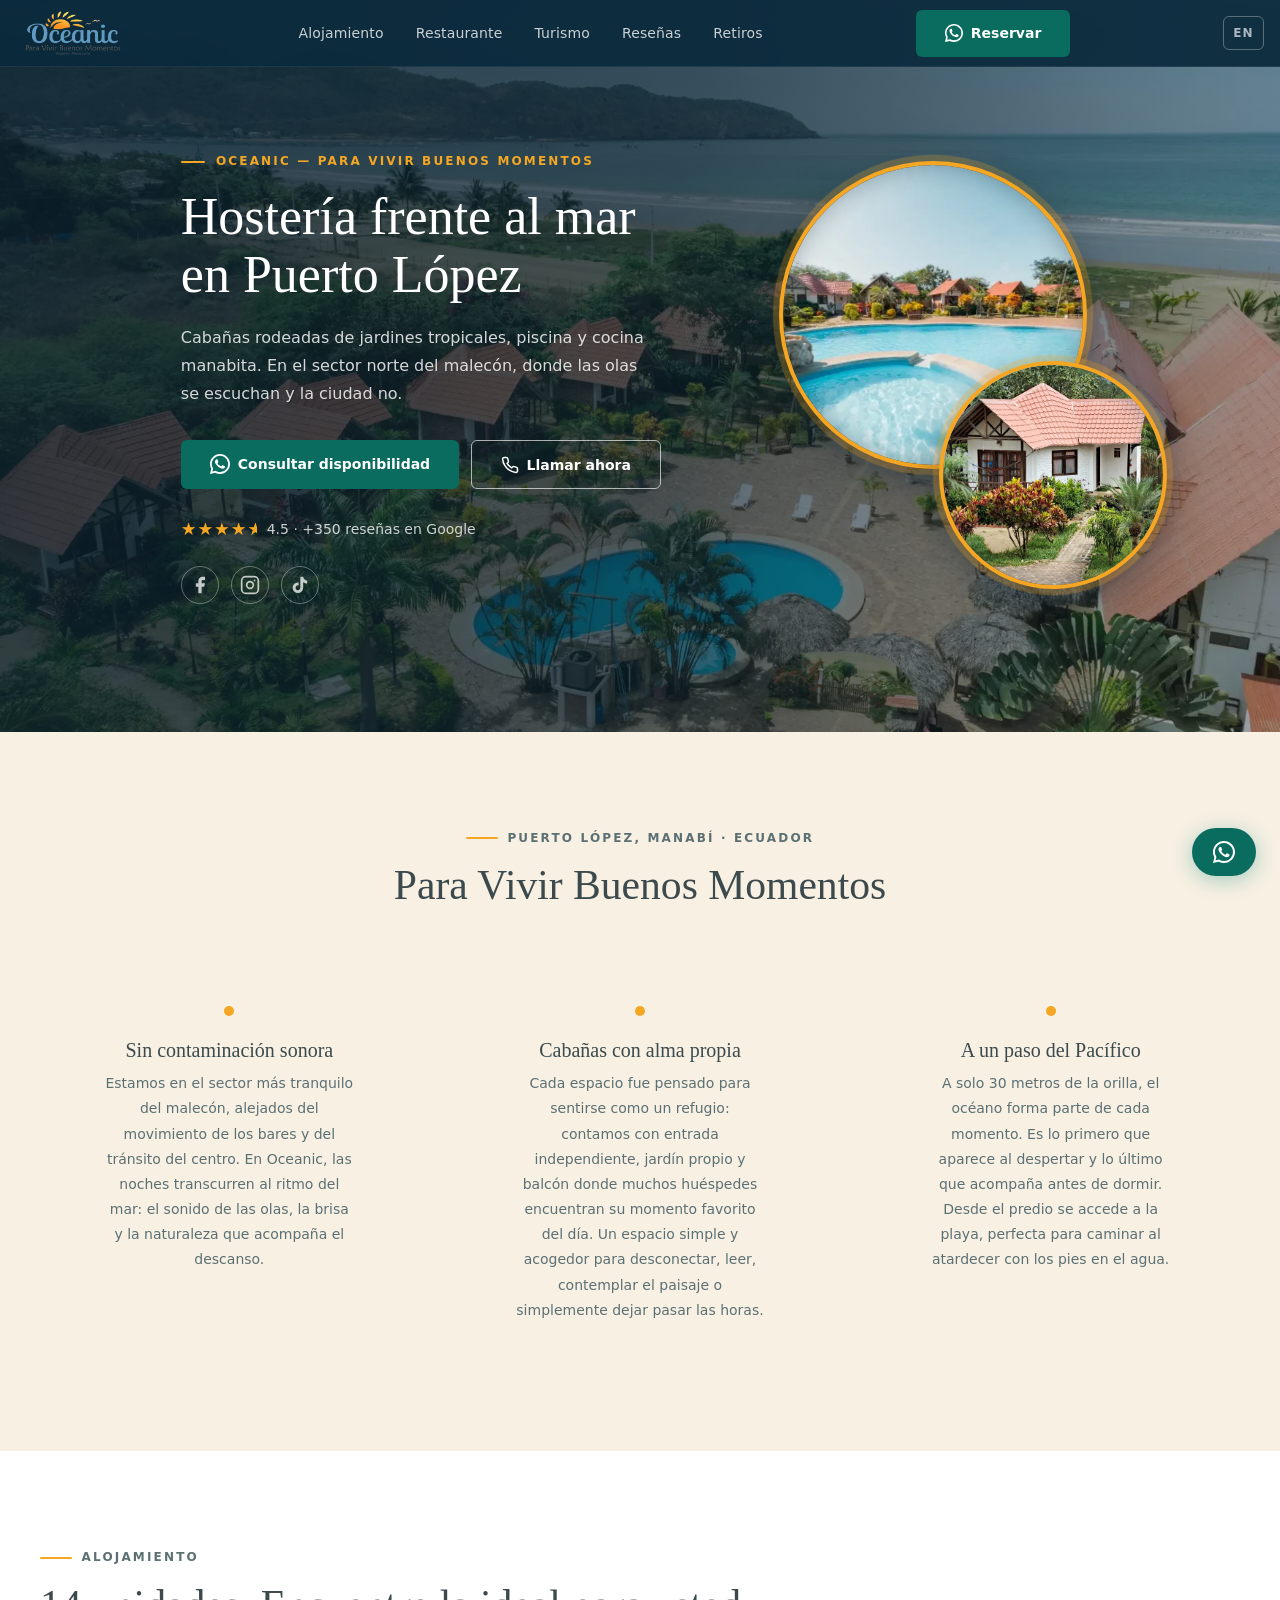
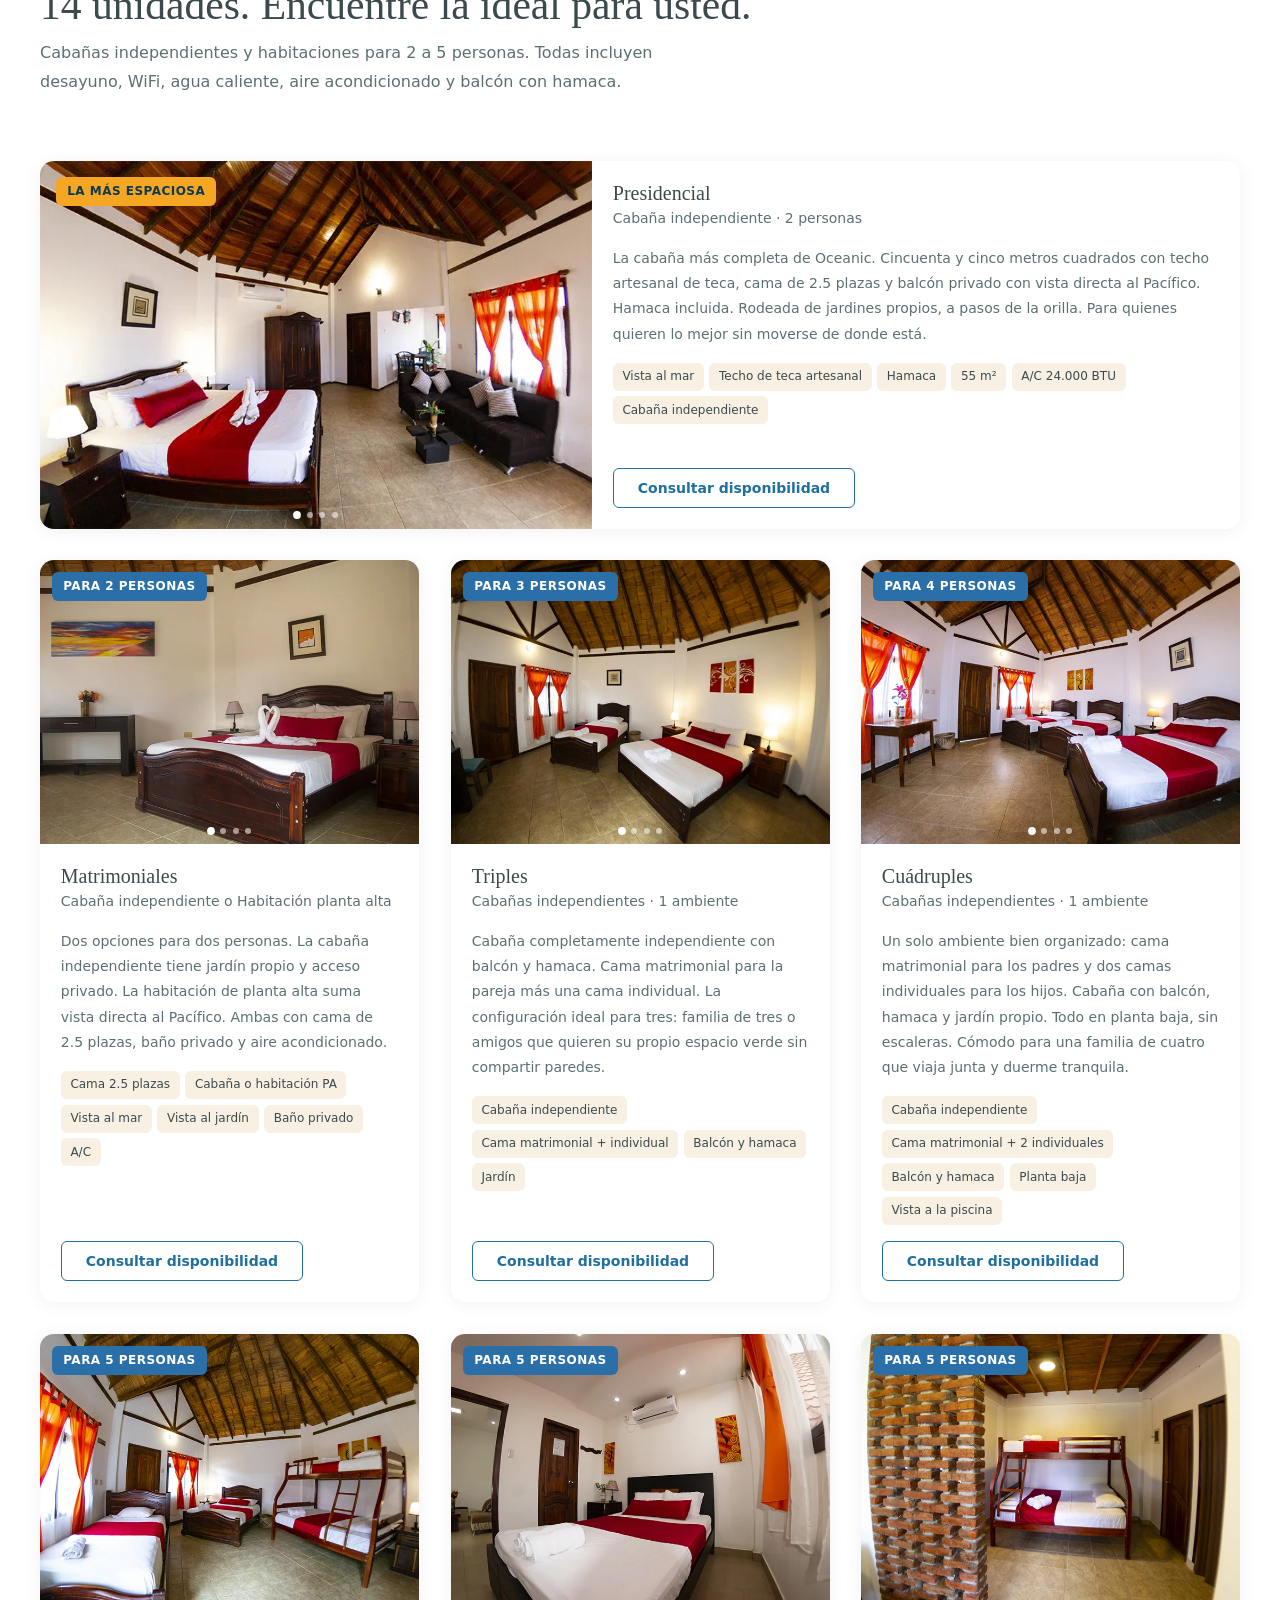
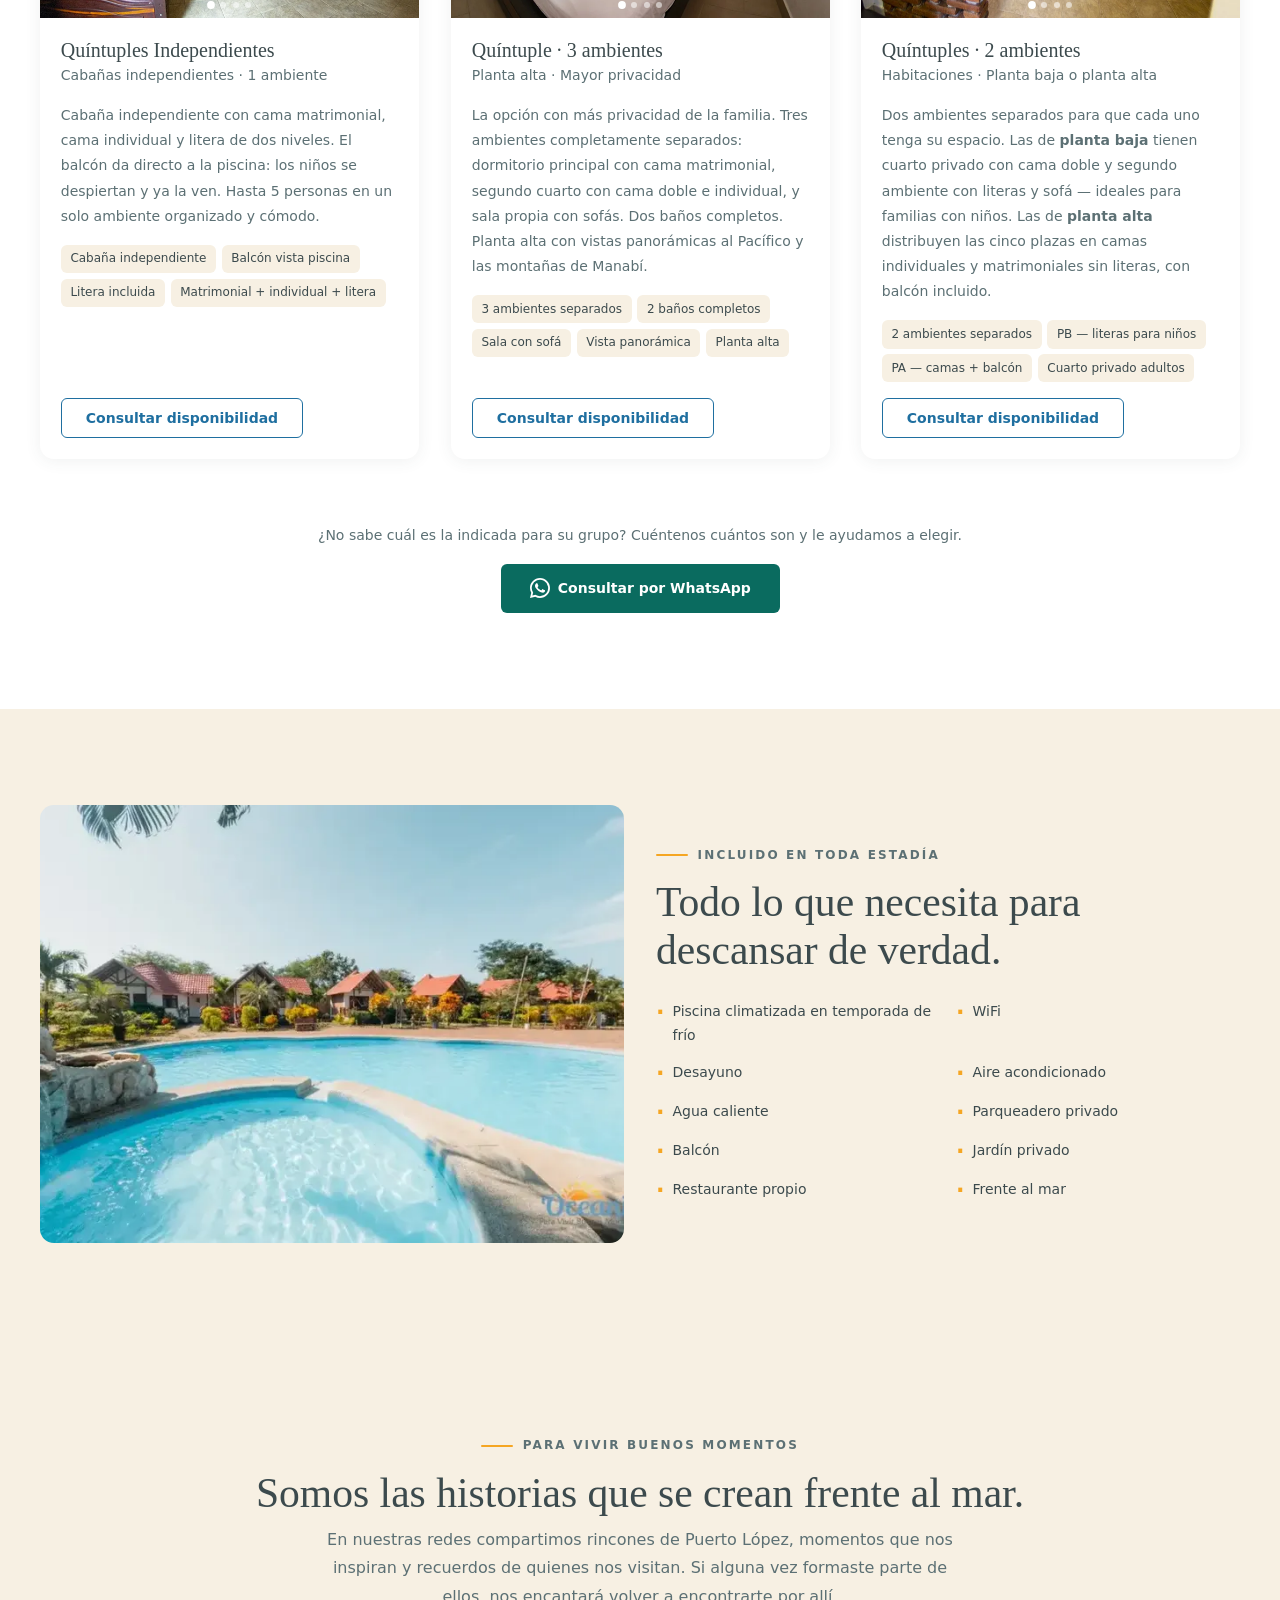
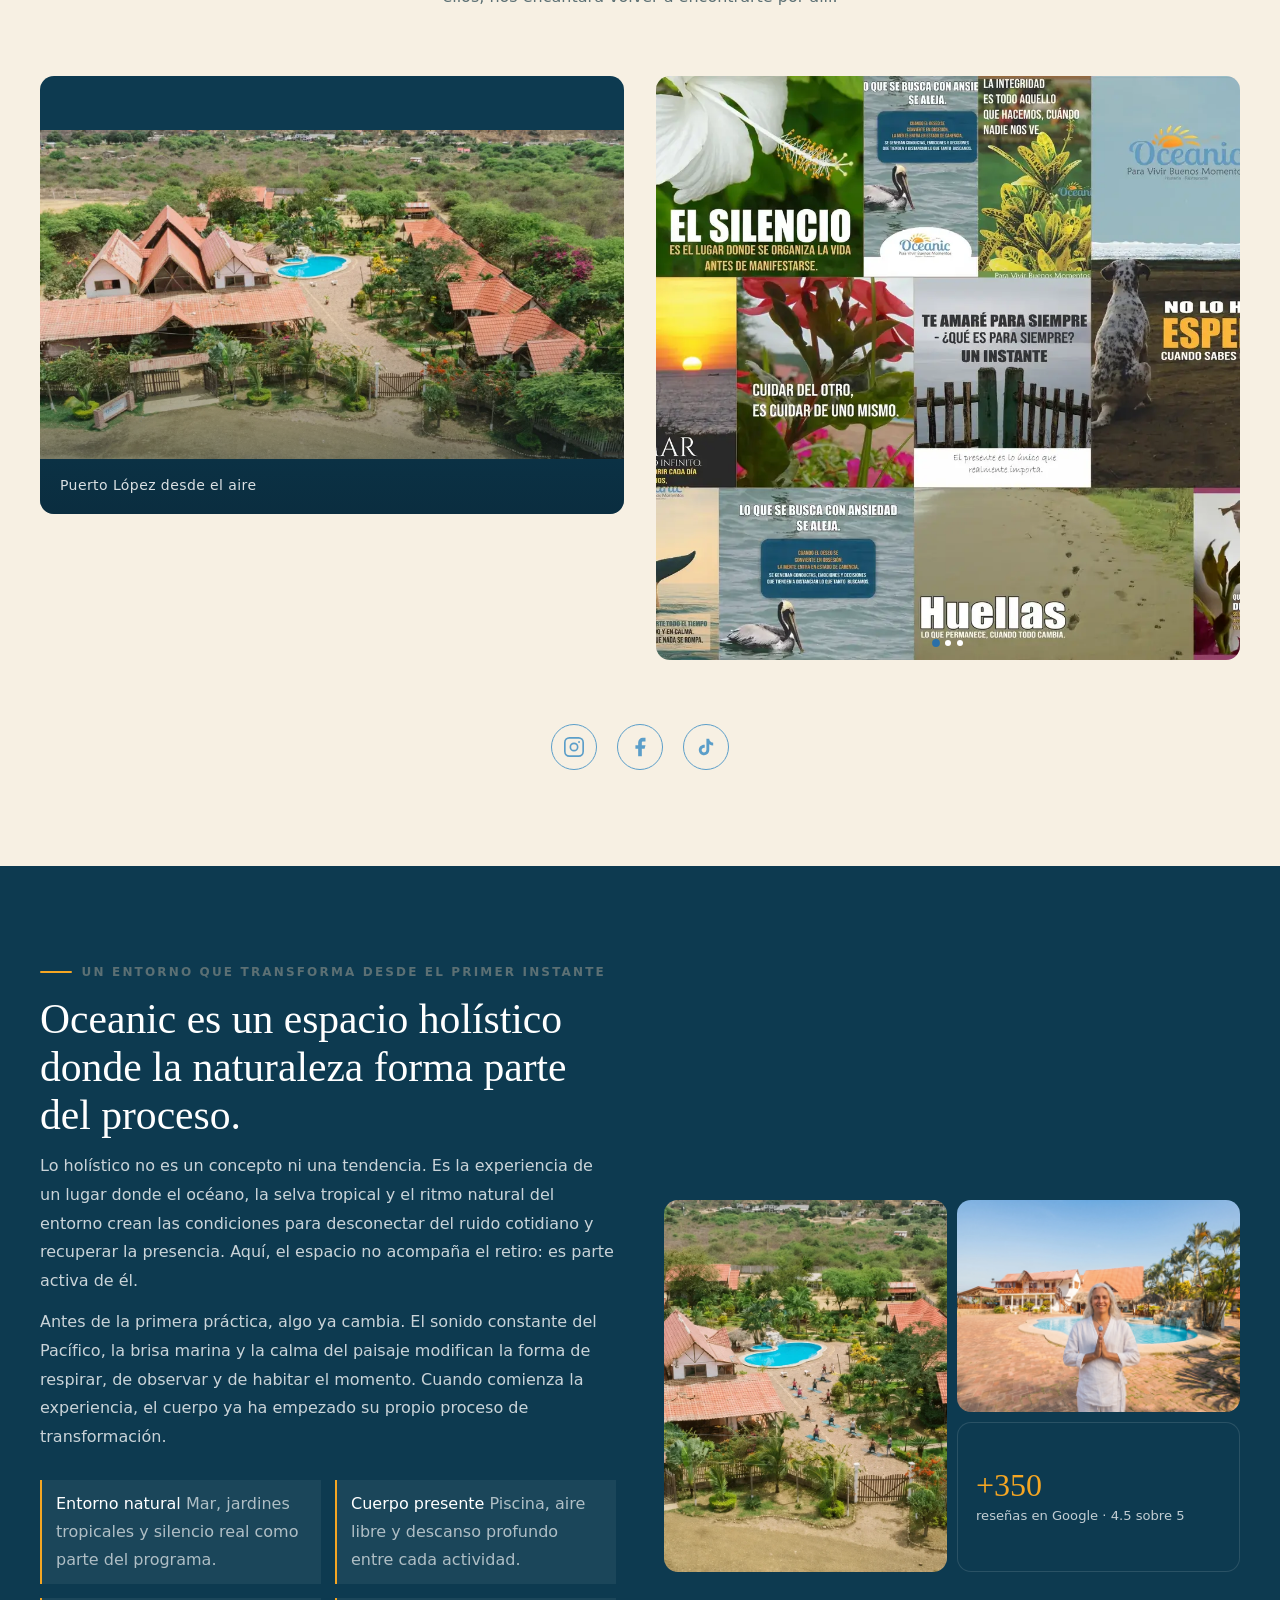
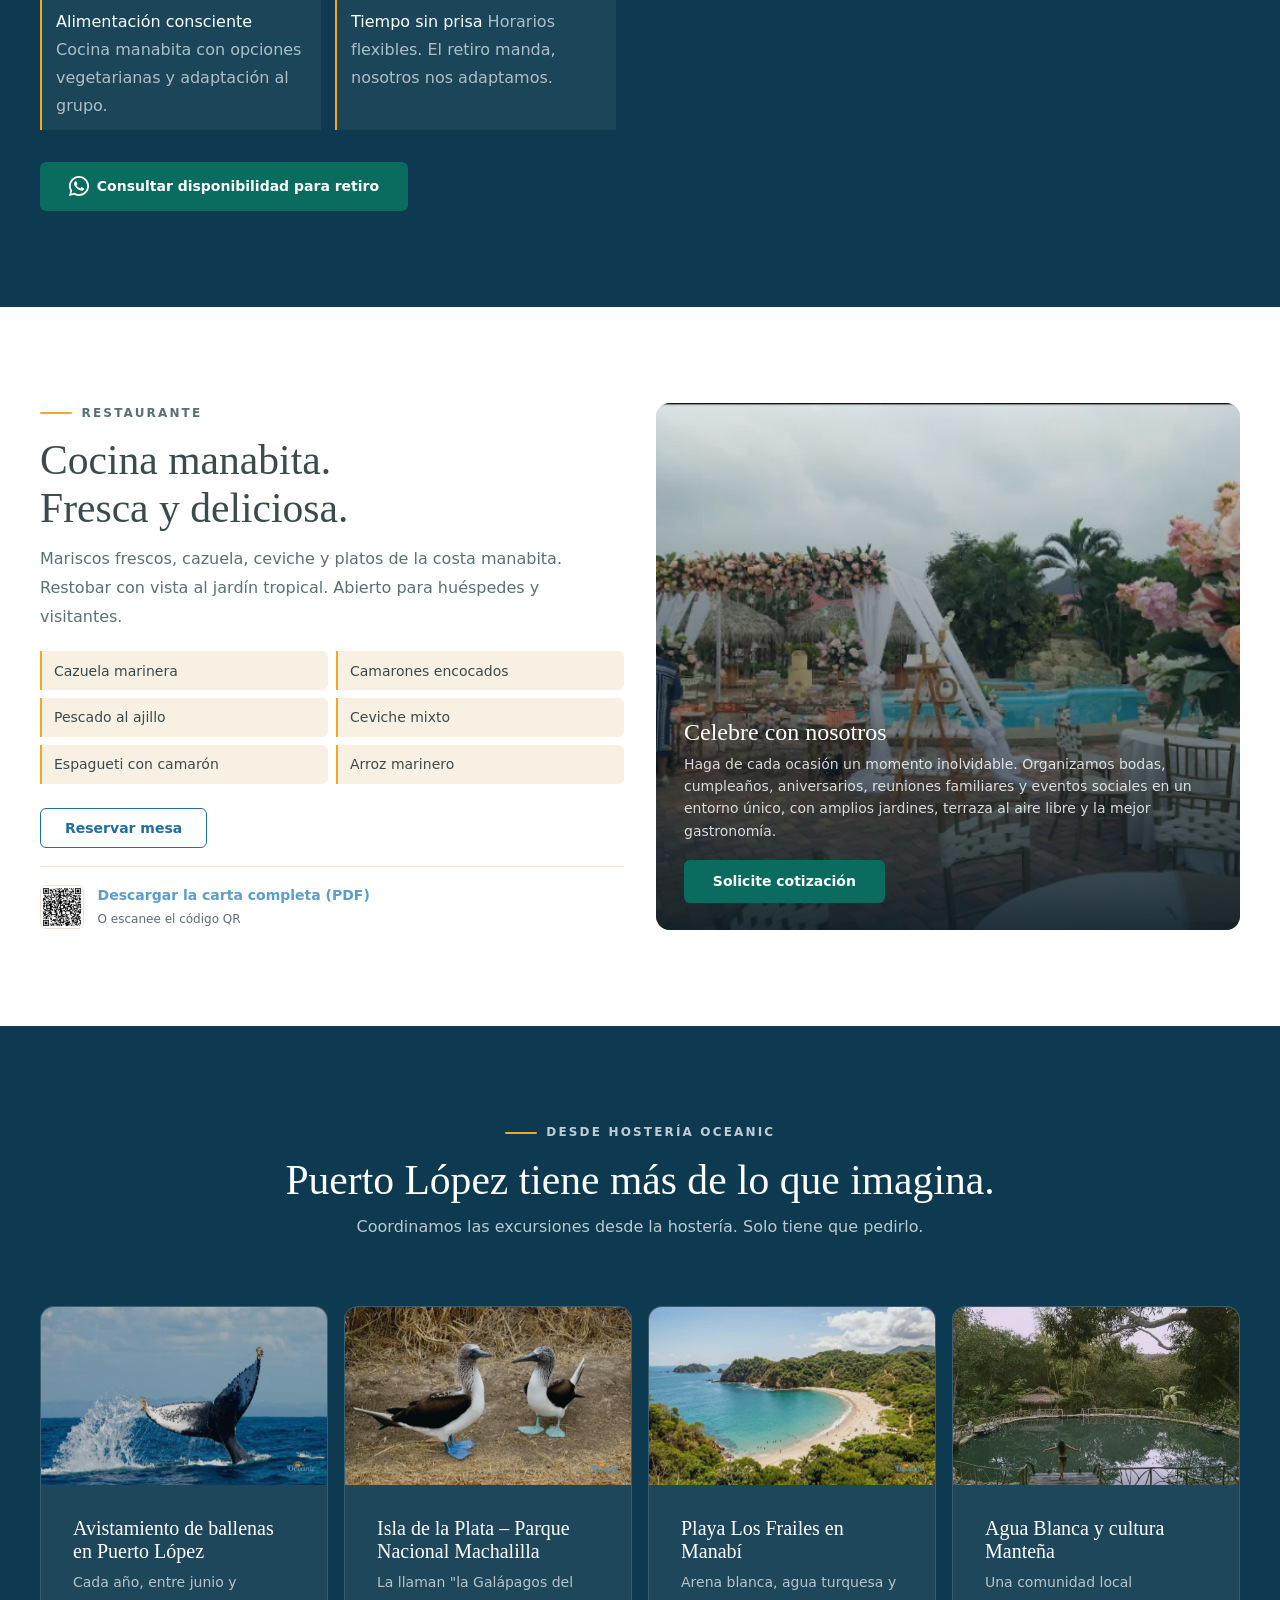
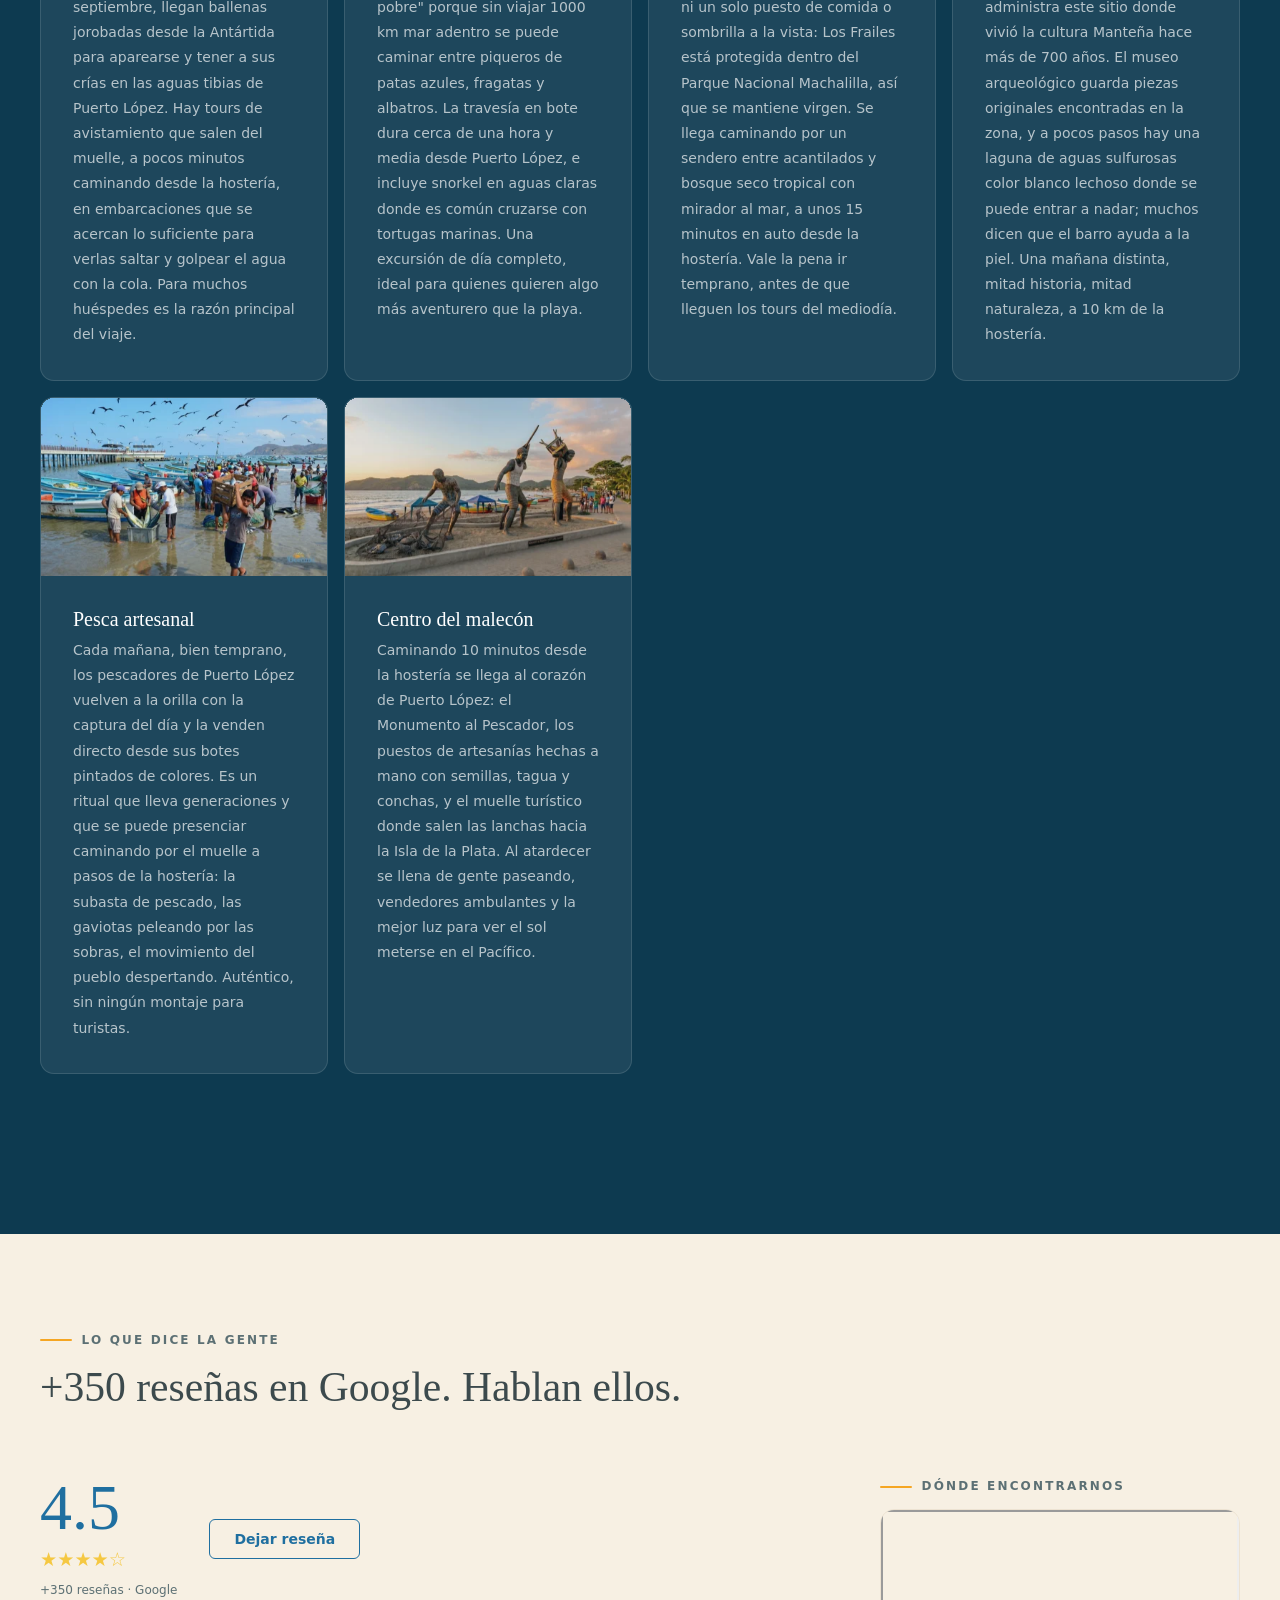
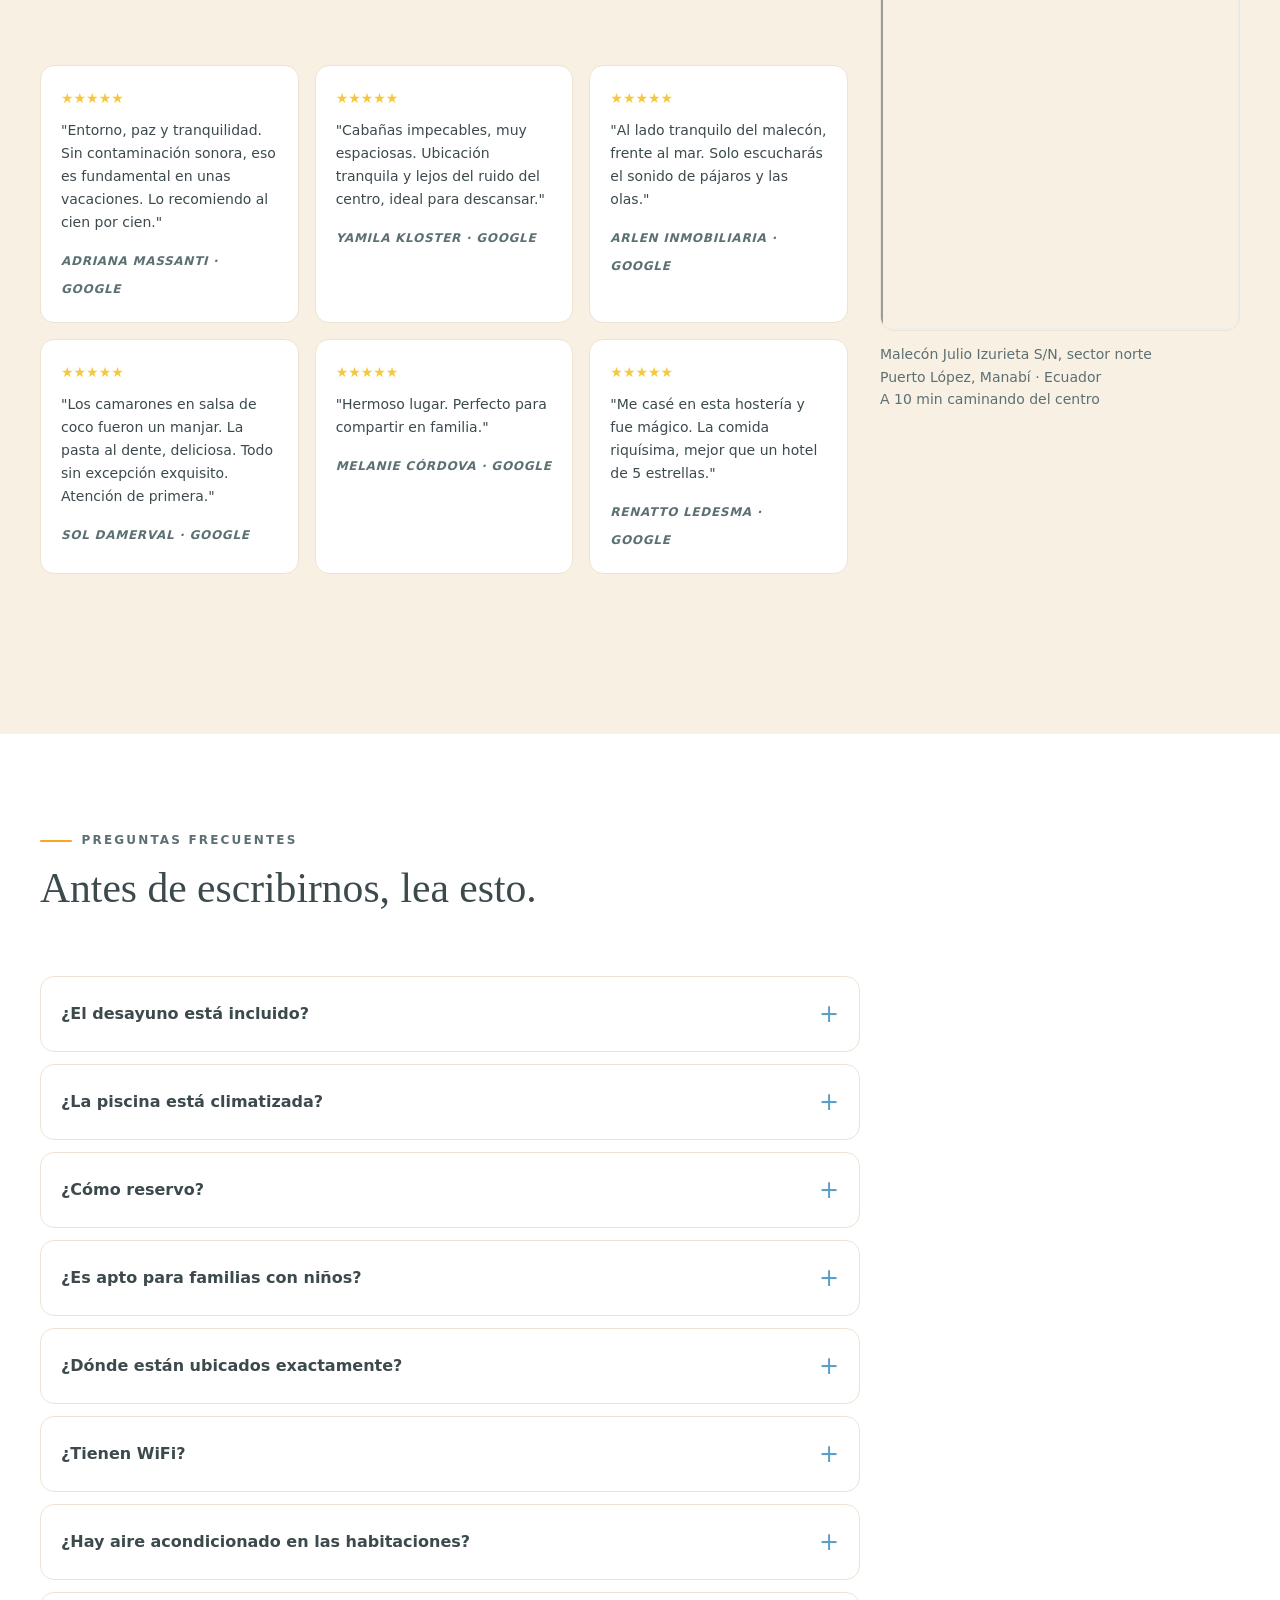
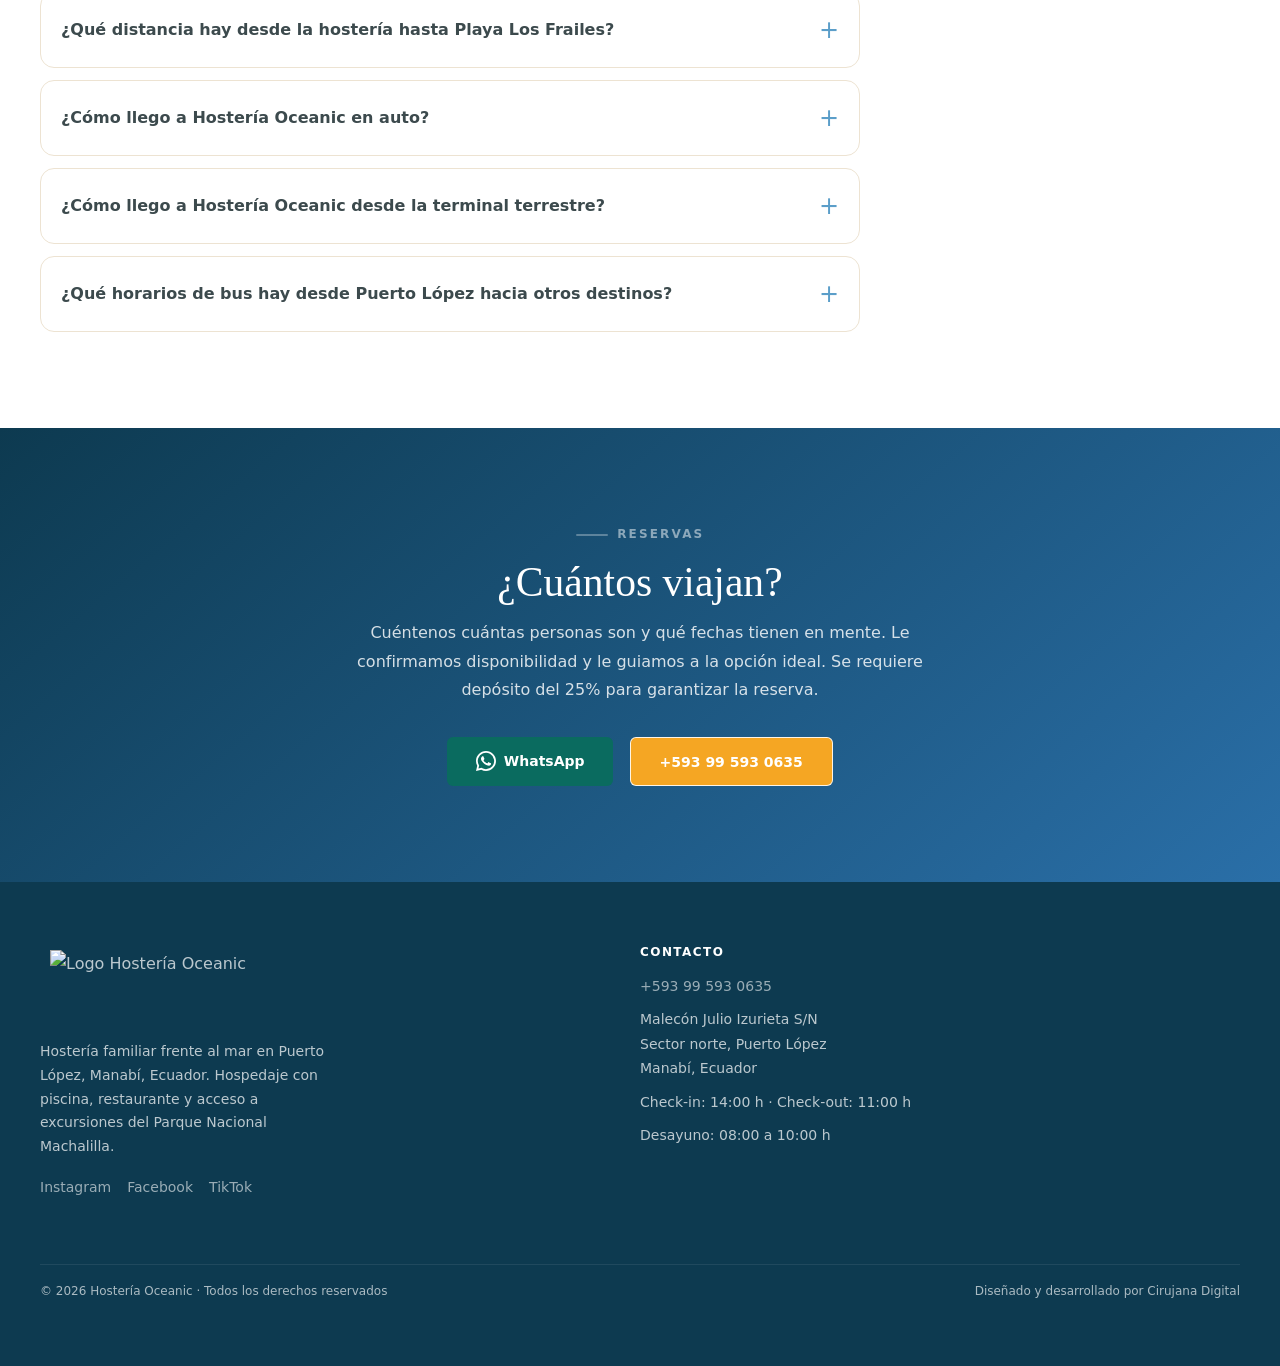
==== commit fc779e3f: "fix: corrige 404 del video de retiros, agrega imagenes responsive (logo-sm, piscina, hero-linea-reti" ====
--- a/index.html
+++ b/index.html
@@ -82,6 +82,8 @@
       height: 100%;
       object-fit: cover;
       object-position: center 30%;
+      /* Reserva espacio antes de que cargue — elimina CLS */
+      aspect-ratio: 1920 / 1080;
     }
 
     /* Overlay degradado oscuro — legibilidad del texto */
@@ -336,10 +338,7 @@
       z-index: 0;
     }
   </style>
-  <link rel="preload" href="style.css" as="style" onload="this.onload=null;this.rel='stylesheet'">
-  <noscript>
-    <link rel="stylesheet" href="style.css">
-  </noscript>
+  <link rel="stylesheet" href="style.css">
   <link rel="preload" as="image" imagesrcset="/img/hero-oceanic-sm.webp 640w, /img/hero-oceanic-large.webp 1920w"
     imagesizes="100vw">
 
@@ -392,7 +391,7 @@
       "aggregateRating": {
         "@type": "AggregateRating",
         "ratingValue": "4.5",
-        "reviewCount": "350+",
+        "reviewCount": "350",
         "bestRating": "5",
         "worstRating": "1"
       },
@@ -511,8 +510,9 @@
     <header class="nav" role="banner" id="nav">
       <div class="nav-inner">
         <a href="#" class="nav-logo" aria-label="Hostería Oceanic — Inicio">
-          <img src="img/logo-sm.webp" alt="Logo Hostería Oceanic — Para Vivir Buenos Momentos" width="140" height="78"
-            loading="eager" decoding="async">
+          <img src="img/logo-sm.webp" srcset="img/logo-sm-220.webp 220w, img/logo-sm-440.webp 440w" sizes="140px"
+            alt="Logo Hostería Oceanic — Para Vivir Buenos Momentos" width="140" height="78" loading="eager"
+            decoding="async">
         </a>
         <nav aria-label="Navegación principal">
           <ul class="nav-links">
@@ -560,7 +560,7 @@
         <img id="heroImg" src="img/hero-oceanic-large.webp"
           srcset="/img/hero-oceanic-sm.webp 640w, /img/hero-oceanic-large.webp 1920w" sizes="100vw"
           alt="Vista aérea de Hostería Oceanic — cabañas con techos de teja, piscina azul y jardines tropicales frente al Pacífico en Puerto López, Manabí, Ecuador"
-          width="1920" height="1080" fetchpriority="high" decoding="sync">
+          width="1920" height="1080" fetchpriority="high" decoding="sync" style="aspect-ratio:1920/1080;">
         <div class="hero-overlay"></div>
       </div>
 
@@ -1187,9 +1187,10 @@
       <div class="container">
         <div class="servicios-wrap">
           <div class="servicios-img">
-            <img src="img/piscina.webp"
+            <img src="img/piscina.webp" srcset="img/piscina-748.webp 748w, img/piscina-1496.webp 1496w"
+              sizes="(max-width: 800px) calc(100vw - 2rem), 748px"
               alt="Piscina climatizada en temporada de frío de Hostería Oceanic rodeada de jardines tropicales en Puerto López, Manabí, Ecuador"
-              width="900" height="600" loading="lazy" decoding="async">
+              width="748" height="499" loading="lazy" decoding="async">
           </div>
           <div>
             <div class="eyebrow">Incluido en toda estadía</div>
--- a/style.css
+++ b/style.css
@@ -123,7 +123,7 @@
 }
 h1 {
   font-size: clamp(2.4rem, 5.5vw, 3.75rem);
-  font-weight: 300;
+  font-weight: 400;
 }
 h2 {
   font-size: clamp(1.75rem, 3.5vw, 2.6rem);
@@ -132,7 +132,6 @@
 h3 {
   font-size: var(--t-xl);
   font-weight: 500;
-  font-style: italic;
 }
 p {
   max-width: 62ch;
@@ -1049,7 +1048,7 @@
 .room-name {
   font-family: var(--font-display);
   font-size: var(--t-xl);
-  font-style: italic;
+
   margin-bottom: 0.3rem;
 }
 .room-cap {
@@ -1117,7 +1116,7 @@
   color: var(--text-soft);
   margin-top: -0.2rem;
   margin-bottom: 0.9rem;
-  font-style: italic;
+
   max-width: none;
 }
 /*    11. SERVICIOS */
@@ -1276,7 +1275,7 @@
 }
 
 .hol-stat-num {
-  font-family: Georgia, 'Times New Roman', serif;
+  font-family: var(--font-display);
   font-size: 2rem;
   color: var(--sun);
   line-height: 1;
@@ -1513,7 +1512,6 @@
   color: var(--text);
   line-height: 1.65;
   margin-bottom: 0.75rem;
-  font-style: italic;
 }
 .rev-author {
   font-size: var(--t-xs);
@@ -1613,7 +1611,7 @@
 }
 .cta-sec h2 {
   color: #fff;
-  font-style: italic;
+
   margin-bottom: 0.75rem;
 }
 .cta-sec > .container > p {
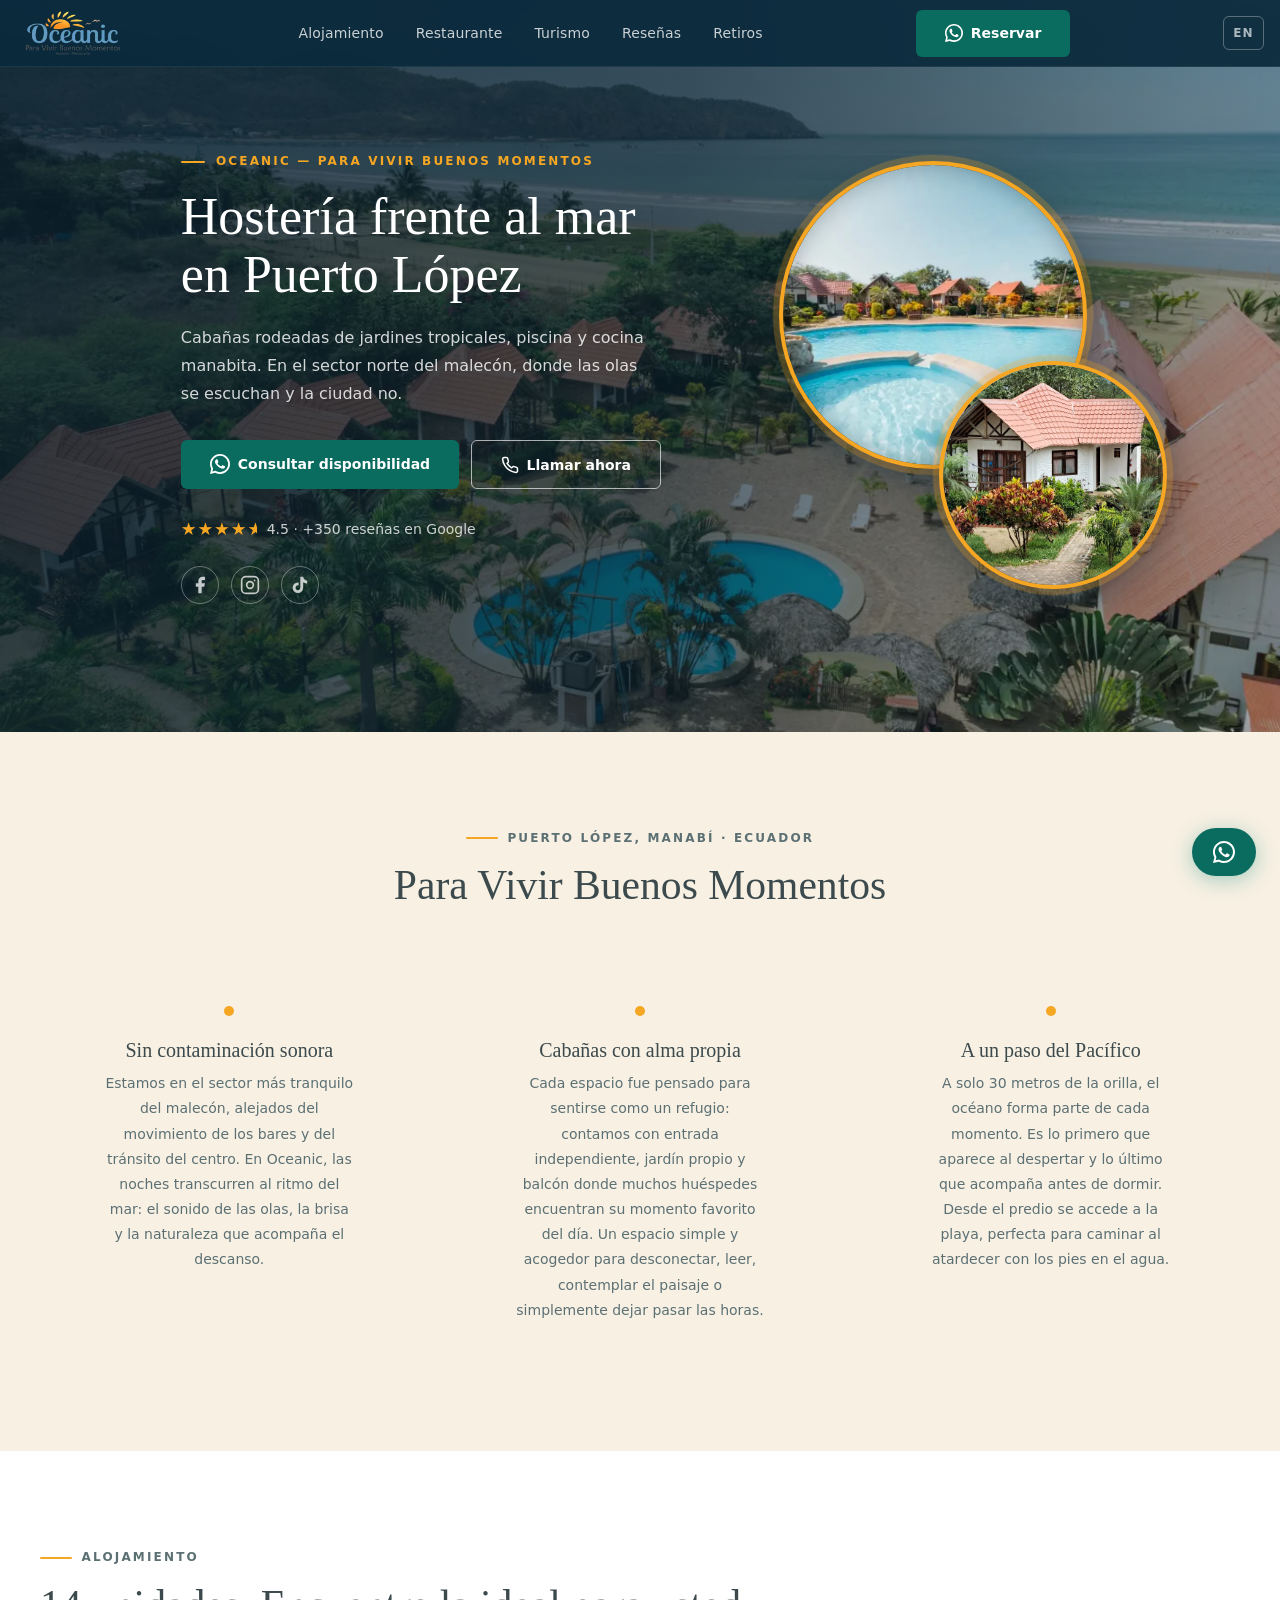
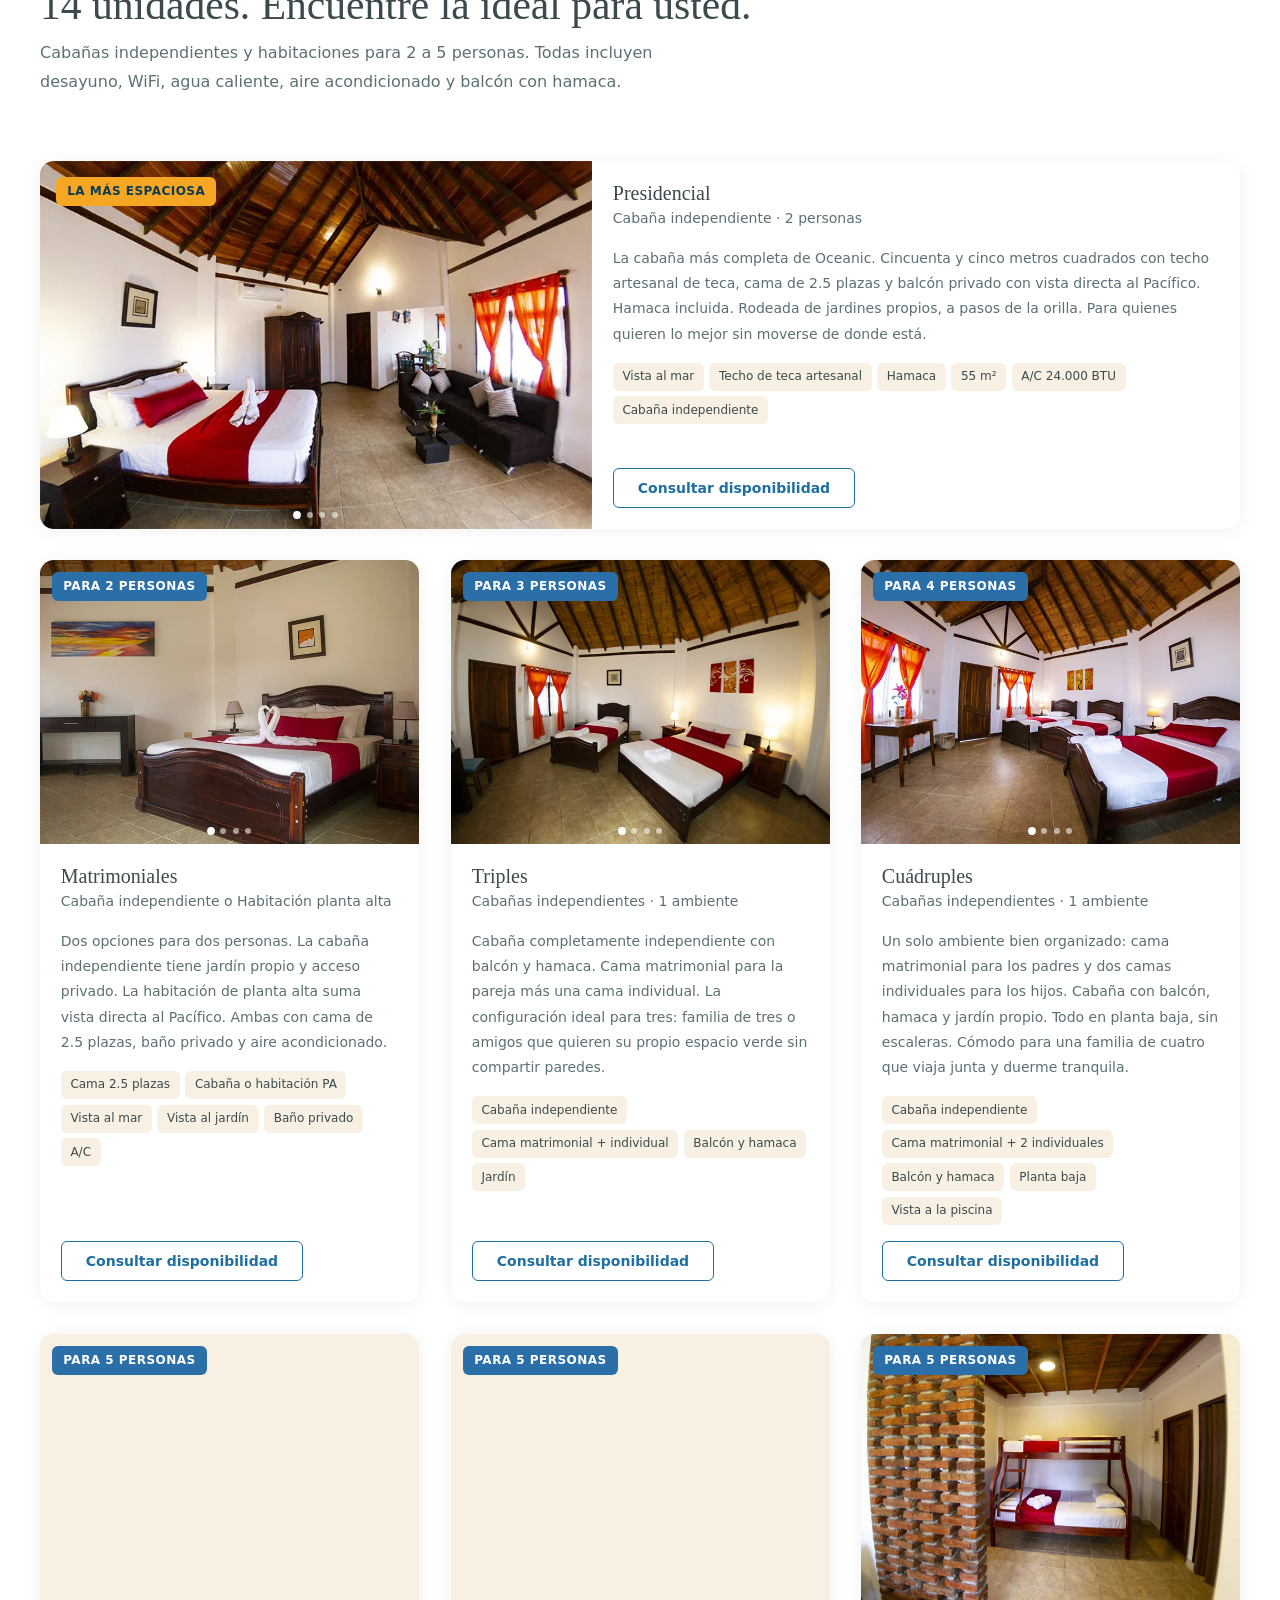
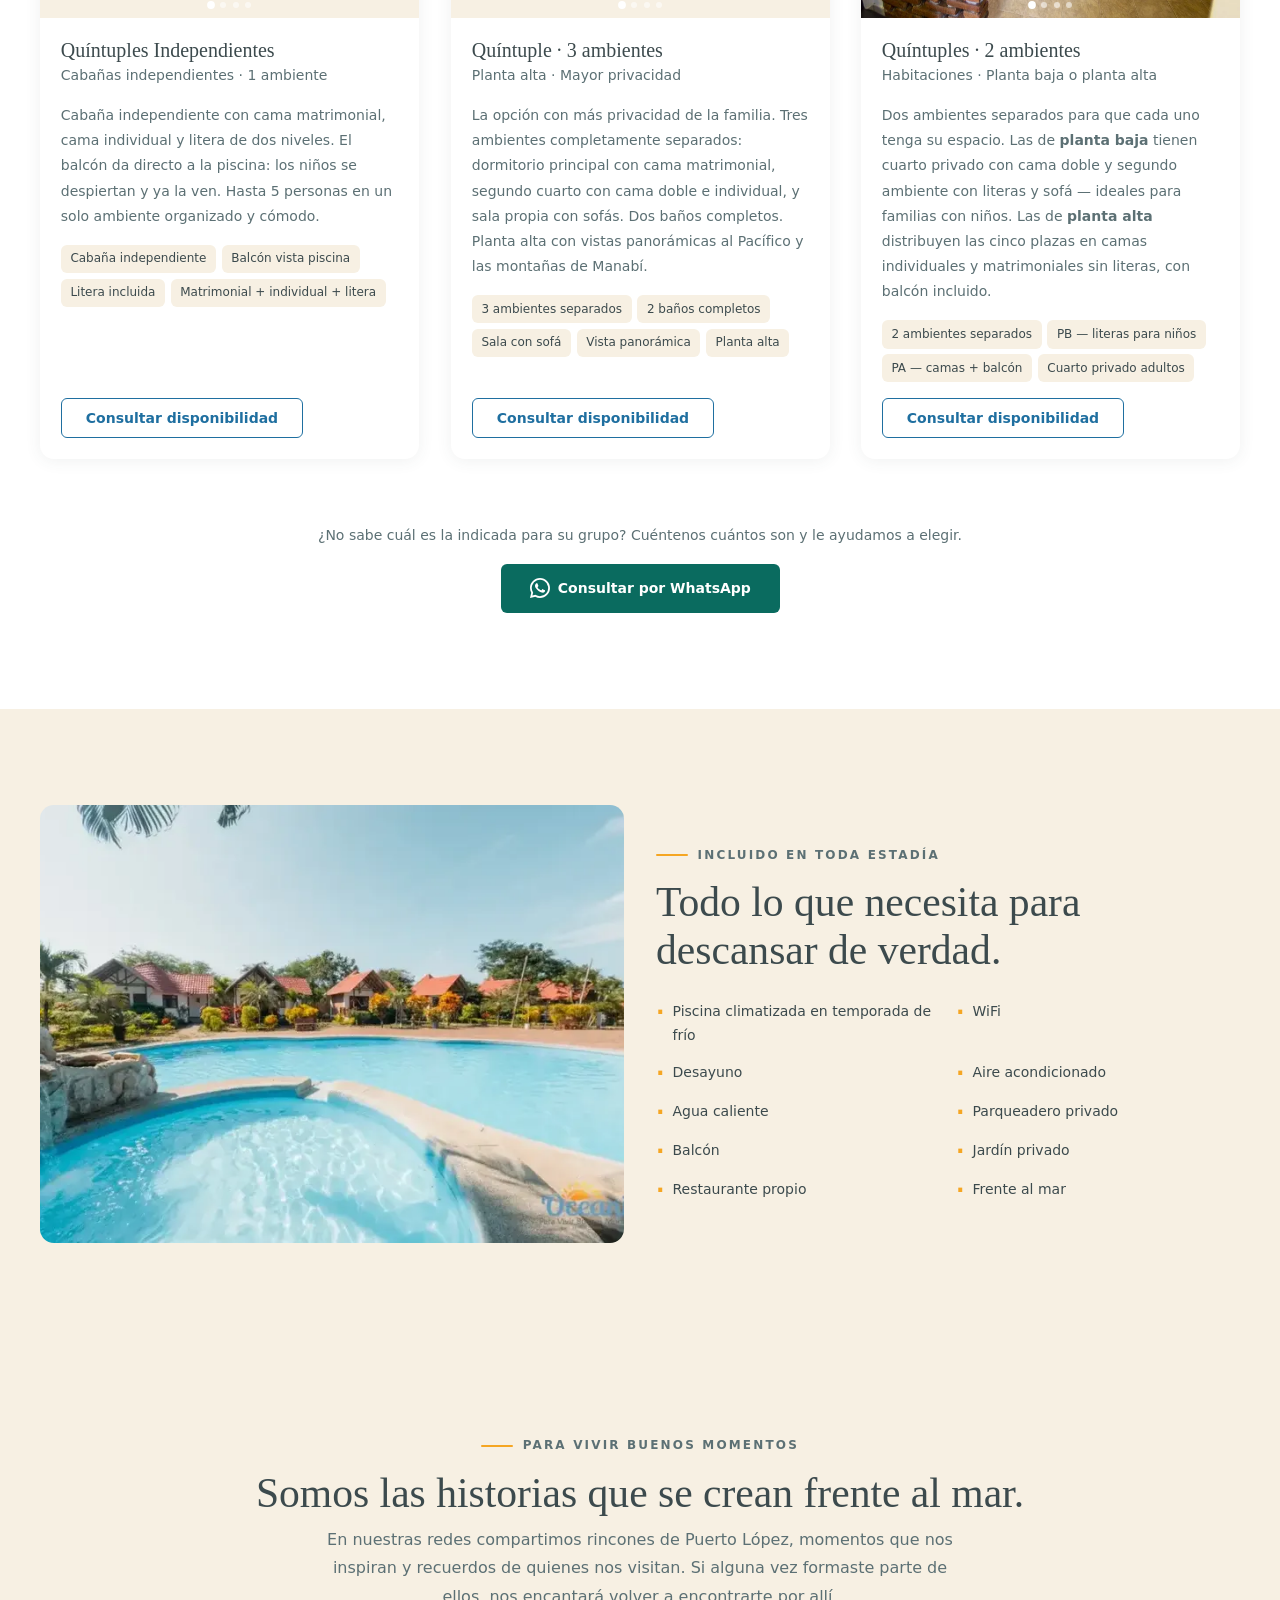
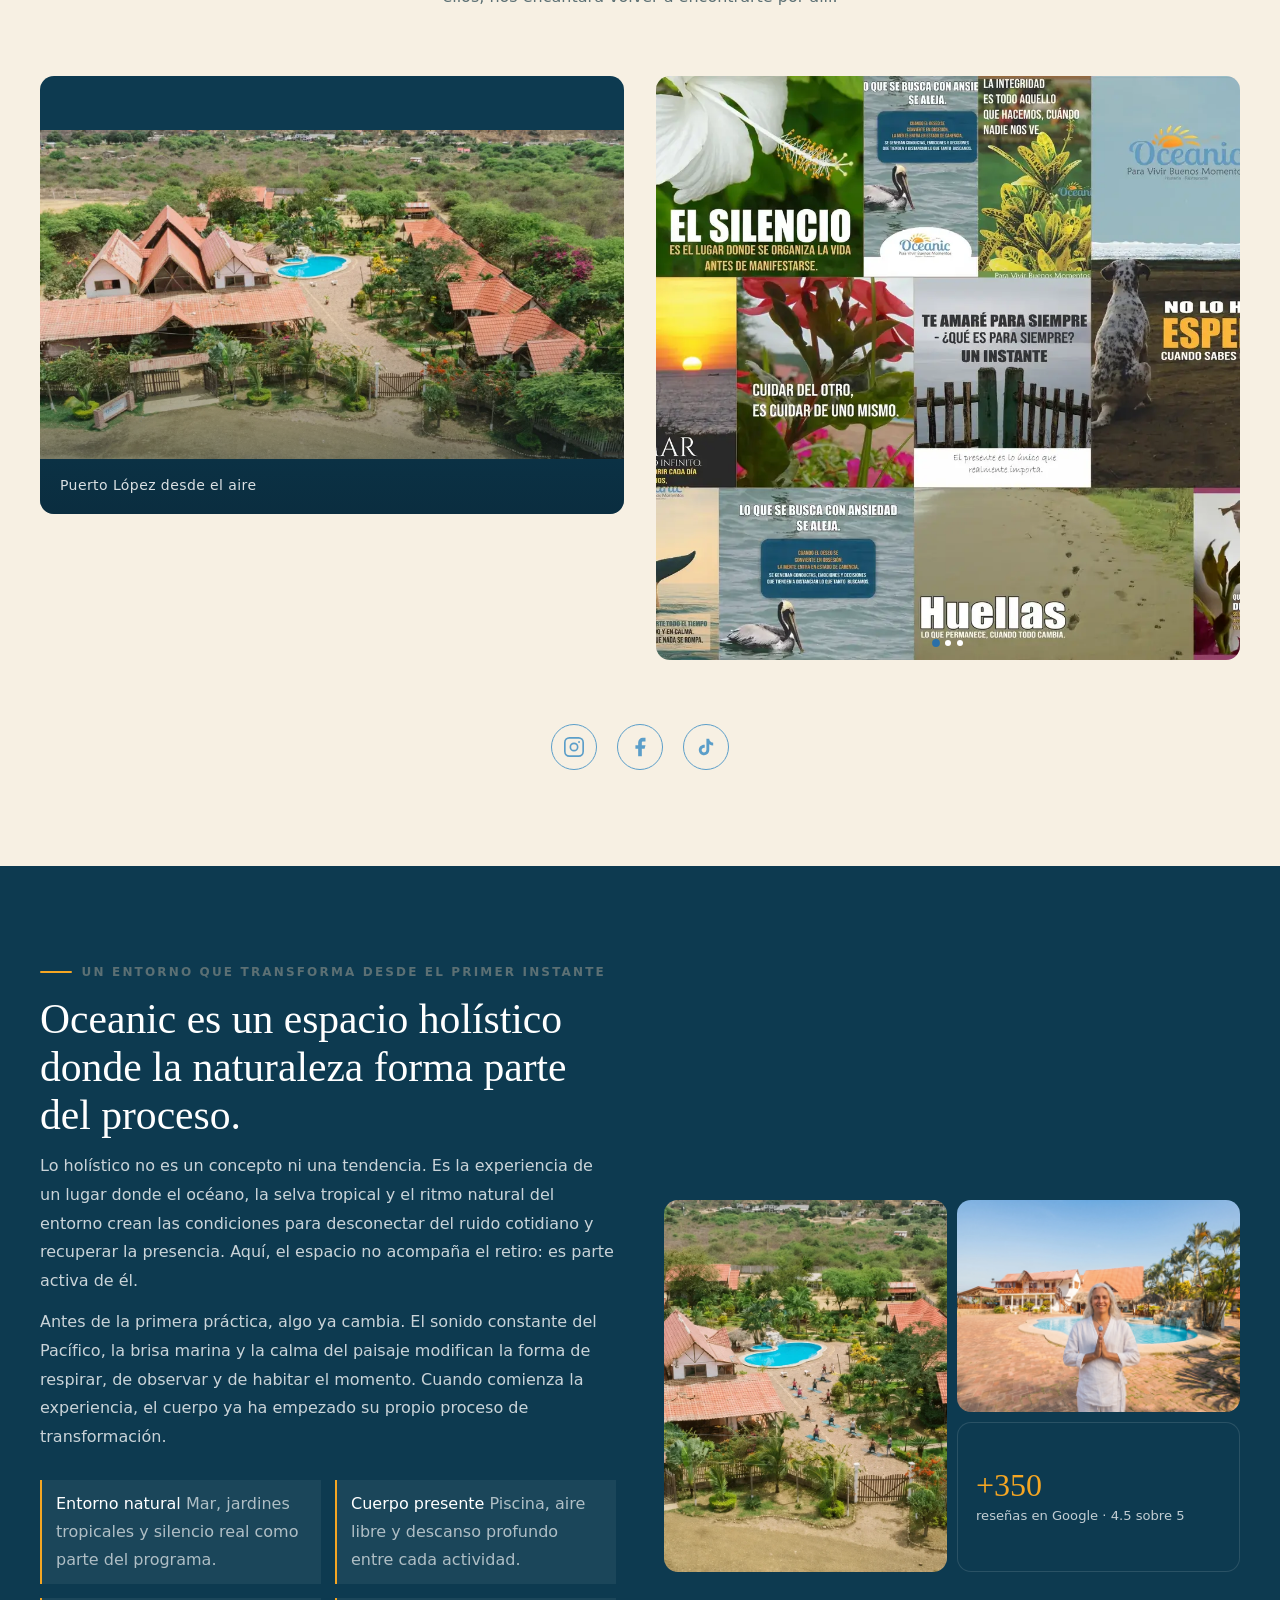
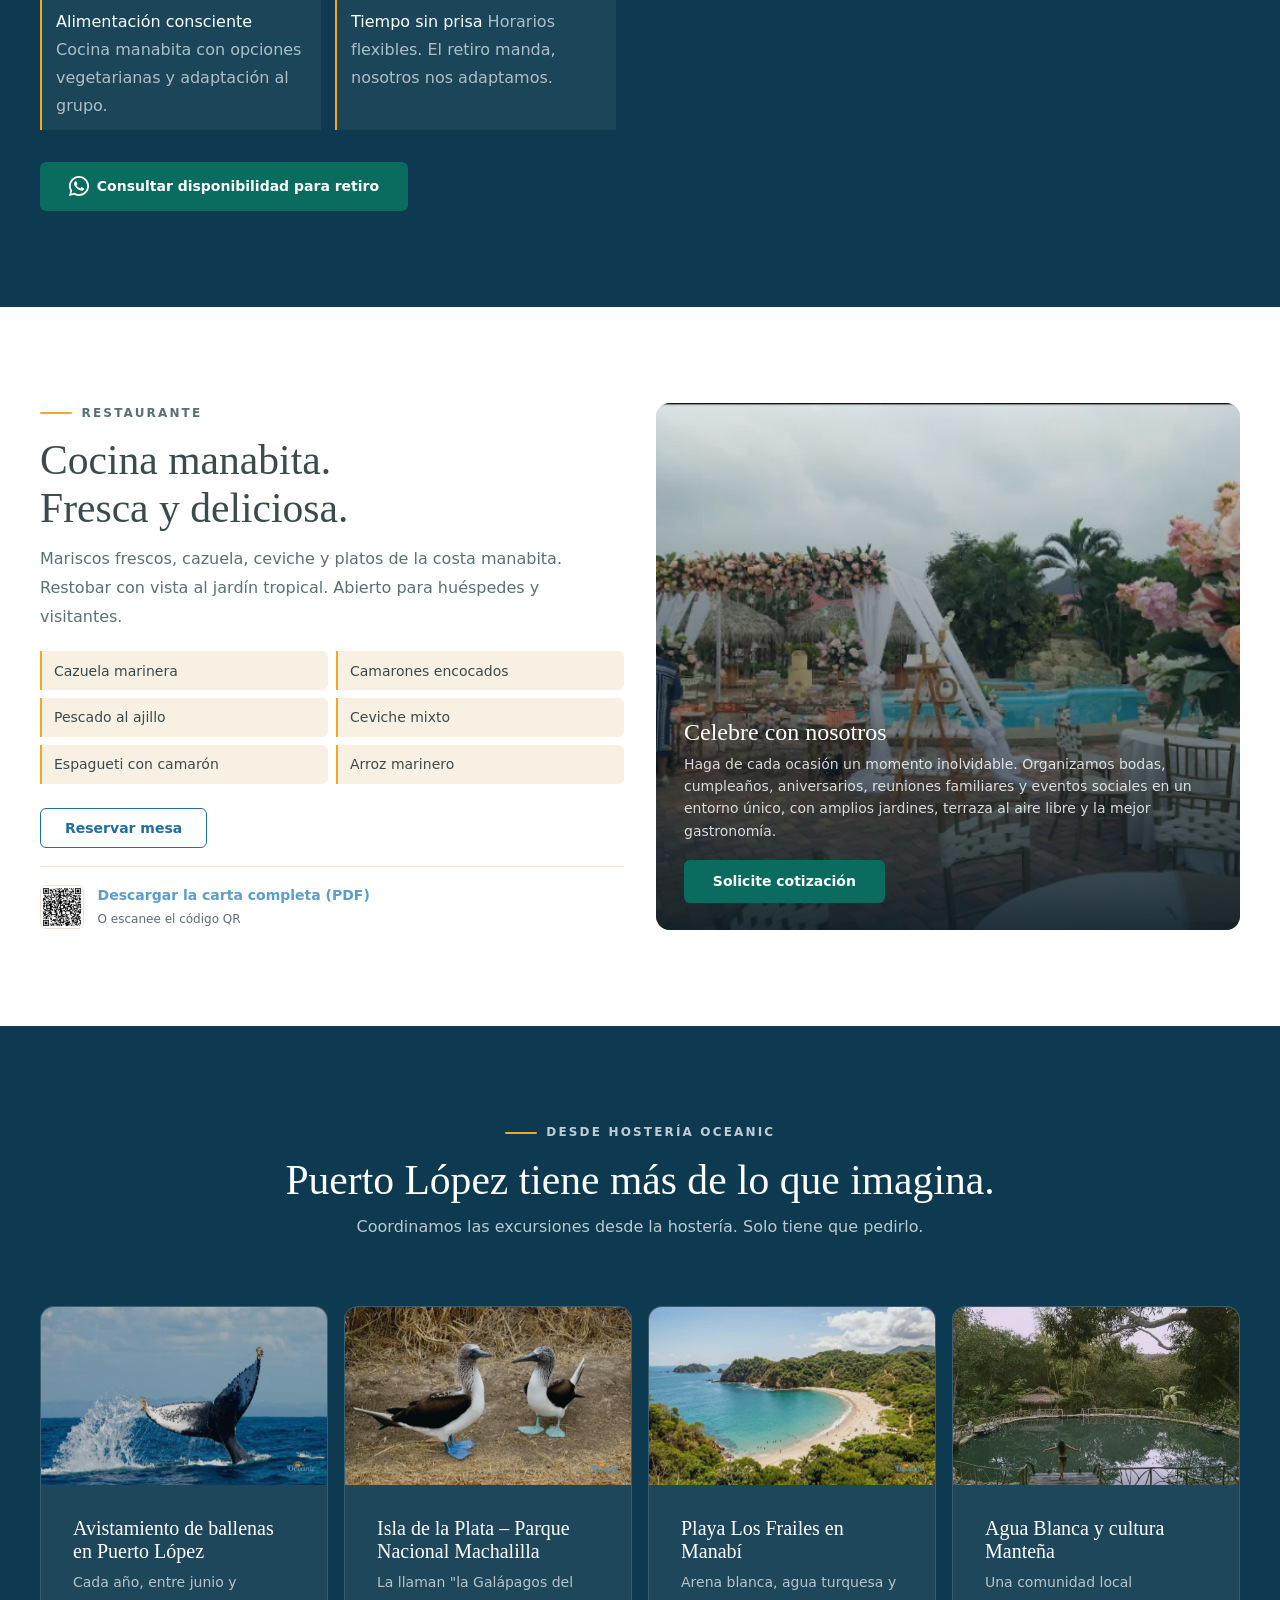
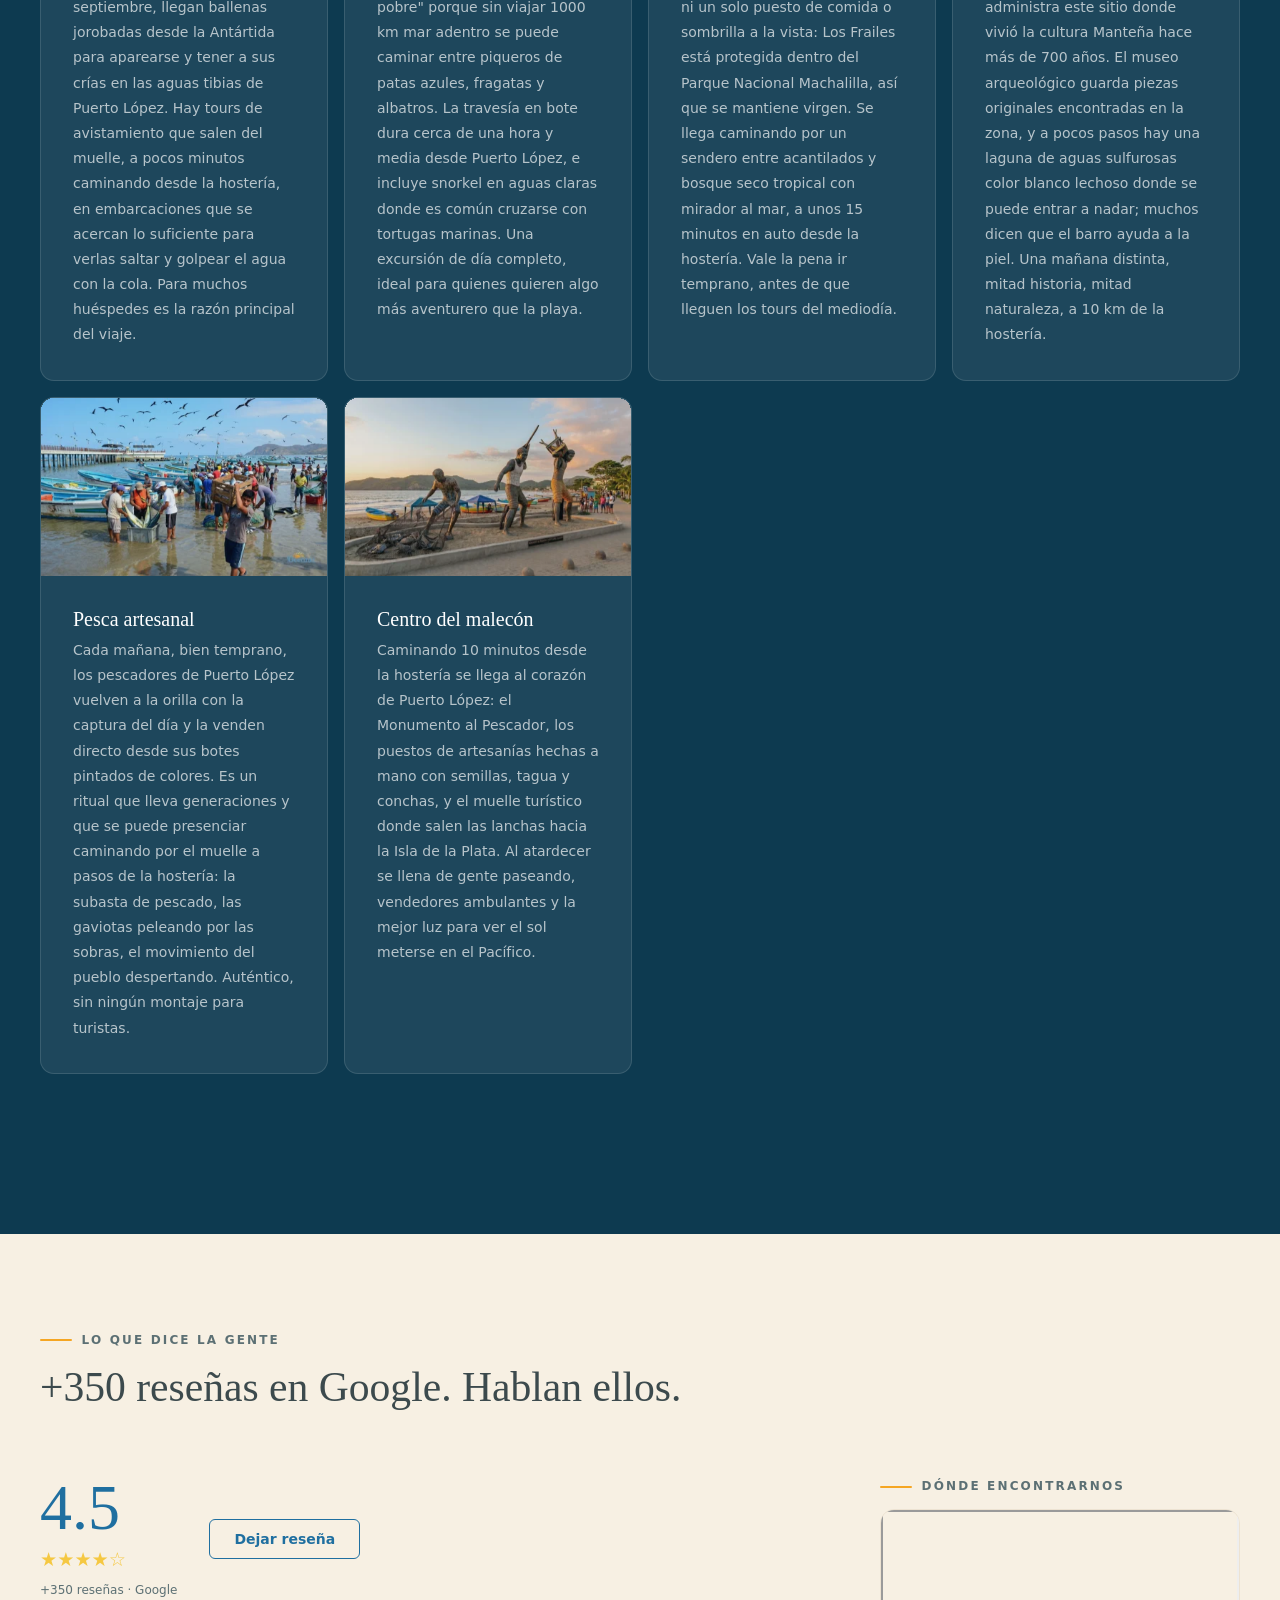
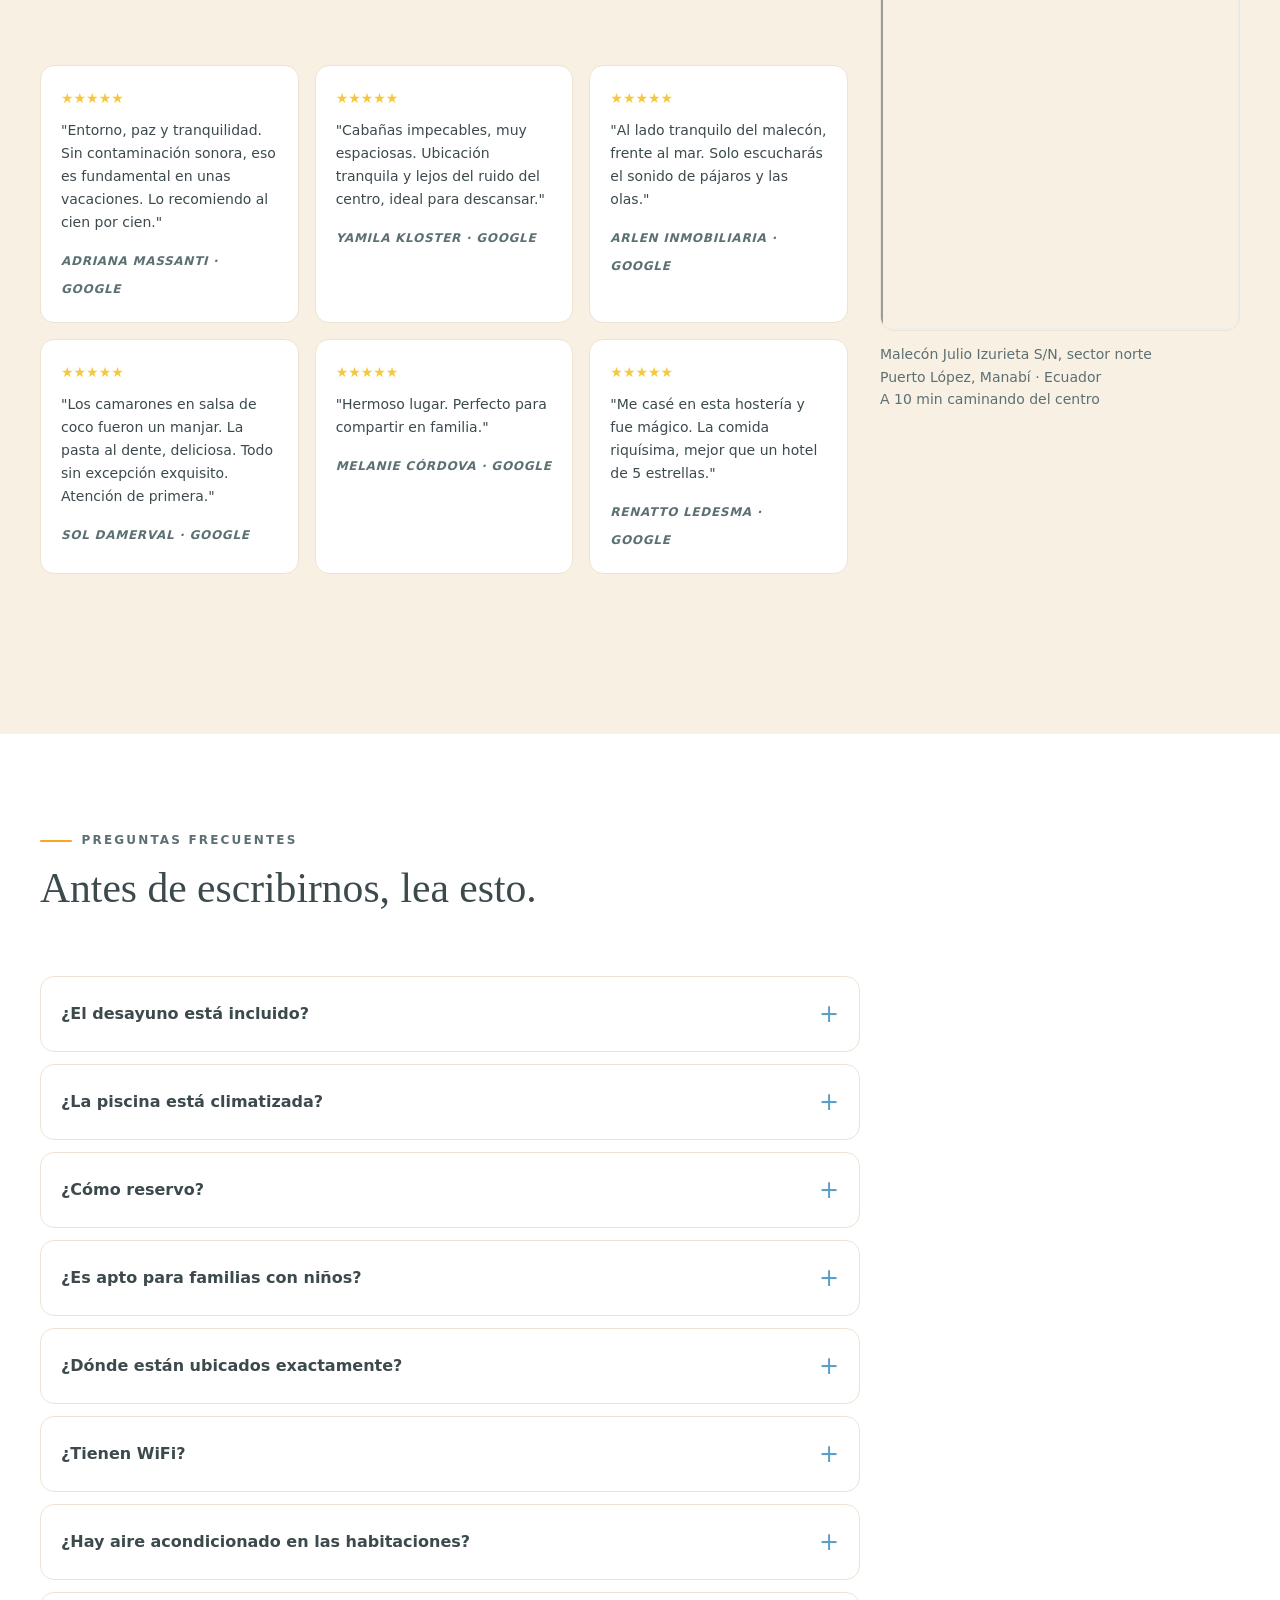
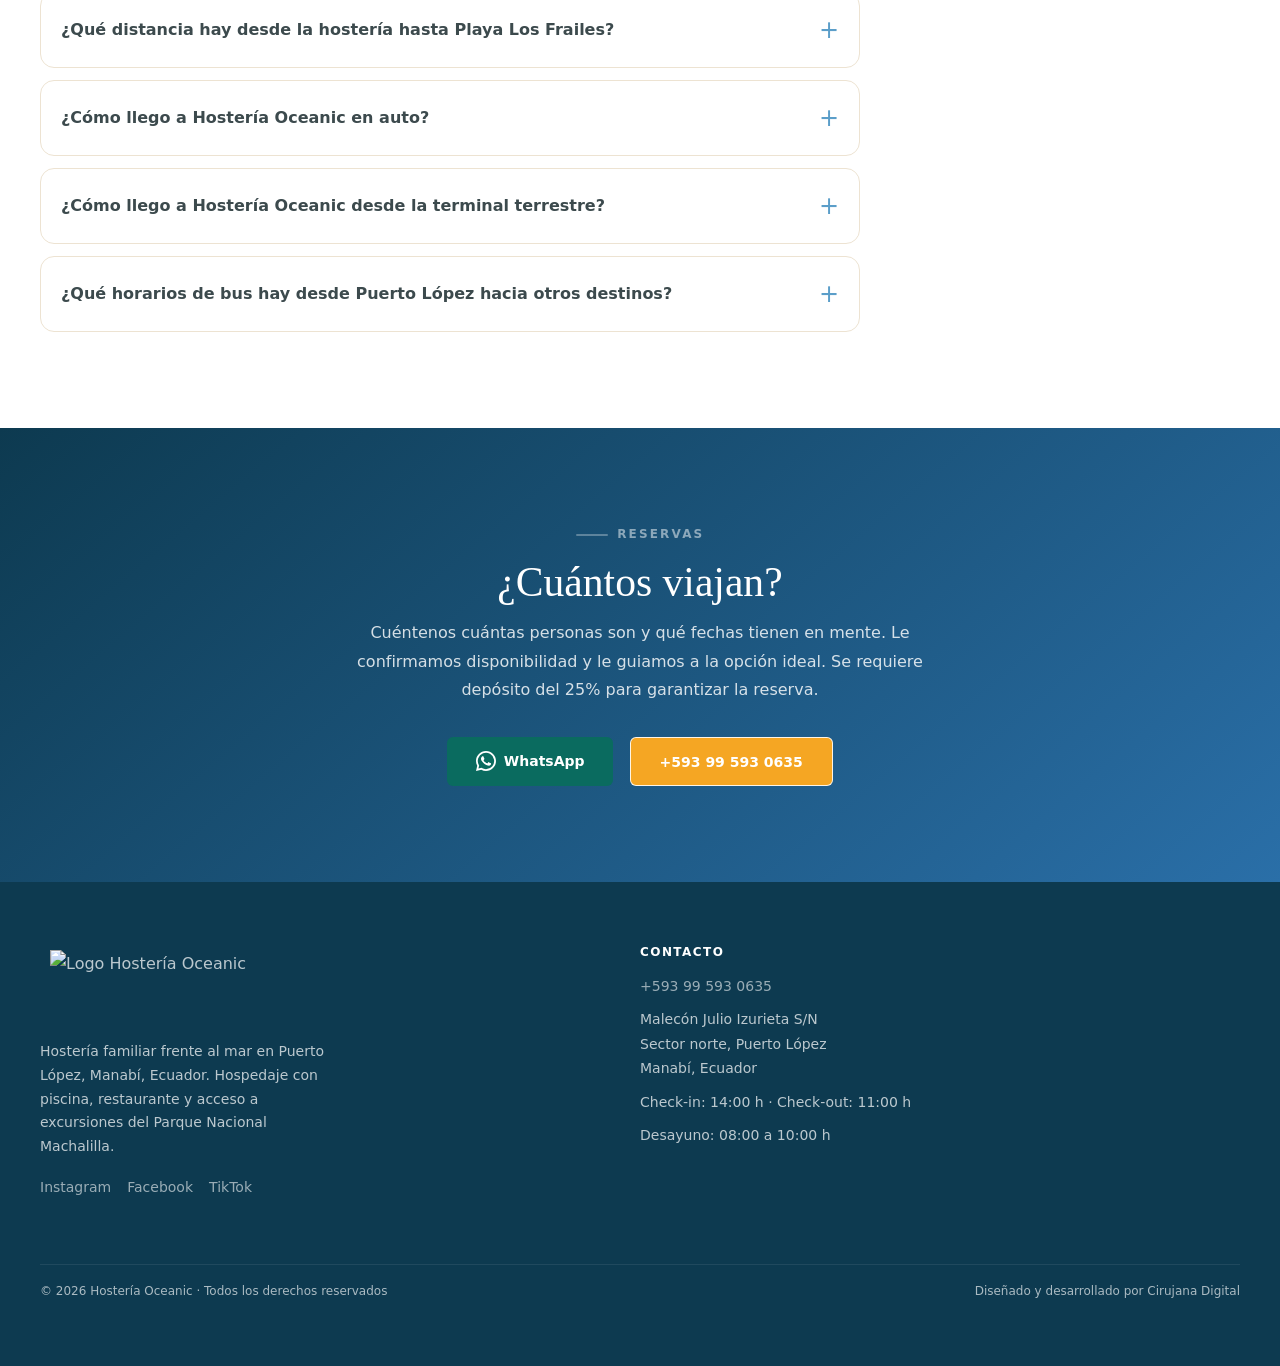
==== commit 9a6c3e3b: "optimizando lcp" ====
--- a/index.html
+++ b/index.html
@@ -58,19 +58,15 @@
       background: var(--white)
     }
 
-    /* ══════════════════════════════════════════════════════════
-   HERO — layout tipo Neutralia, estilo Oceanic
-══════════════════════════════════════════════════════════ */
+    /*    HERO */
 
     .hero {
       position: relative;
       overflow: hidden;
       padding-block: clamp(5rem, 12vw, 8rem);
       padding-top: calc(66px + clamp(3rem, 8vw, 5rem));
-      /* compensa nav fijo */
-    }
-
-    /* Imagen de fondo */
+    }
+
     .hero-bg {
       position: absolute;
       inset: 0;
@@ -82,11 +78,9 @@
       height: 100%;
       object-fit: cover;
       object-position: center 30%;
-      /* Reserva espacio antes de que cargue — elimina CLS */
       aspect-ratio: 1920 / 1080;
     }
 
-    /* Overlay degradado oscuro — legibilidad del texto */
     .hero-overlay {
       position: absolute;
       inset: 0;
@@ -270,7 +264,7 @@
       overflow: hidden;
     }
 
-    /* Marco decorativo: doble anillo tipo Neutralia */
+    /* Marco decorativo */
     .hero-circle::before,
     .hero-circle::after {
       content: '';
@@ -316,7 +310,6 @@
       bottom: 0;
       right: 0;
       z-index: 2;
-      /* Acento: anillo en azul Oceanic para el segundo */
     }
 
     .hero-circle--bottom::before {
@@ -324,7 +317,6 @@
         0 0 0 8px rgba(91, 158, 201, 0.12);
     }
 
-    /* Conector visual entre los dos círculos — línea curva sutil */
     .hero-circles::after {
       content: '';
       position: absolute;
@@ -338,8 +330,9 @@
       z-index: 0;
     }
   </style>
-  <link rel="stylesheet" href="style.css">
-  <link rel="preload" as="image" imagesrcset="/img/hero-oceanic-sm.webp 640w, /img/hero-oceanic-large.webp 1920w"
+  <link rel="preload" href="style.css" as="style" onload="this.onload=null;this.rel='stylesheet'">
+  <noscript><link rel="stylesheet" href="style.css"></noscript>
+  <link rel="preload" as="image" imagesrcset="/img/hero-oceanic-sm.webp 640w, /img/hero-oceanic-md.webp 1280w, /img/hero-oceanic-large.webp 1920w"
     imagesizes="100vw">
 
   <!-- Schema JSON-LD  -->
@@ -558,7 +551,7 @@
     <section class="hero" aria-labelledby="hero-h1">
       <div class="hero-bg">
         <img id="heroImg" src="img/hero-oceanic-large.webp"
-          srcset="/img/hero-oceanic-sm.webp 640w, /img/hero-oceanic-large.webp 1920w" sizes="100vw"
+          srcset="/img/hero-oceanic-sm.webp 640w, /img/hero-oceanic-md.webp 1280w, /img/hero-oceanic-large.webp 1920w" sizes="100vw"
           alt="Vista aérea de Hostería Oceanic — cabañas con techos de teja, piscina azul y jardines tropicales frente al Pacífico en Puerto López, Manabí, Ecuador"
           width="1920" height="1080" fetchpriority="high" decoding="sync" style="aspect-ratio:1920/1080;">
         <div class="hero-overlay"></div>
@@ -635,9 +628,9 @@
               aria-label="TikTok de Oceanic Hostería">
               <svg xmlns="http://www.w3.org/2000/svg" width="20" height="20" fill="currentColor" viewBox="0 0 24 24">
                 <path d="M19.59 6.69a4.83 4.83 0 0 1-3.77-4.25V2h-3.45v13.67a2.89 2.89 0 0 1-2.88 2.5
-             2.89 2.89 0 0 1-2.89-2.89 2.89 2.89 0 0 1 2.89-2.89c.28 0 .54.04.79.1V9.01
-             a6.33 6.33 0 0 0-.79-.05 6.34 6.34 0 0 0-6.34 6.34 6.34 6.34 0 0 0 6.34 6.34
-             6.34 6.34 0 0 0 6.33-6.34V8.69a8.18 8.18 0 0 0 4.78 1.52V6.75a4.85 4.85 0 0 1-1.01-.06z" />
+            2.89 2.89 0 0 1-2.89-2.89 2.89 2.89 0 0 1 2.89-2.89c.28 0 .54.04.79.1V9.01
+            a6.33 6.33 0 0 0-.79-.05 6.34 6.34 0 0 0-6.34 6.34 6.34 6.34 0 0 0 6.34 6.34
+            6.34 6.34 0 0 0 6.33-6.34V8.69a8.18 8.18 0 0 0 4.78 1.52V6.75a4.85 4.85 0 0 1-1.01-.06z" />
               </svg>
             </a>
           </div>
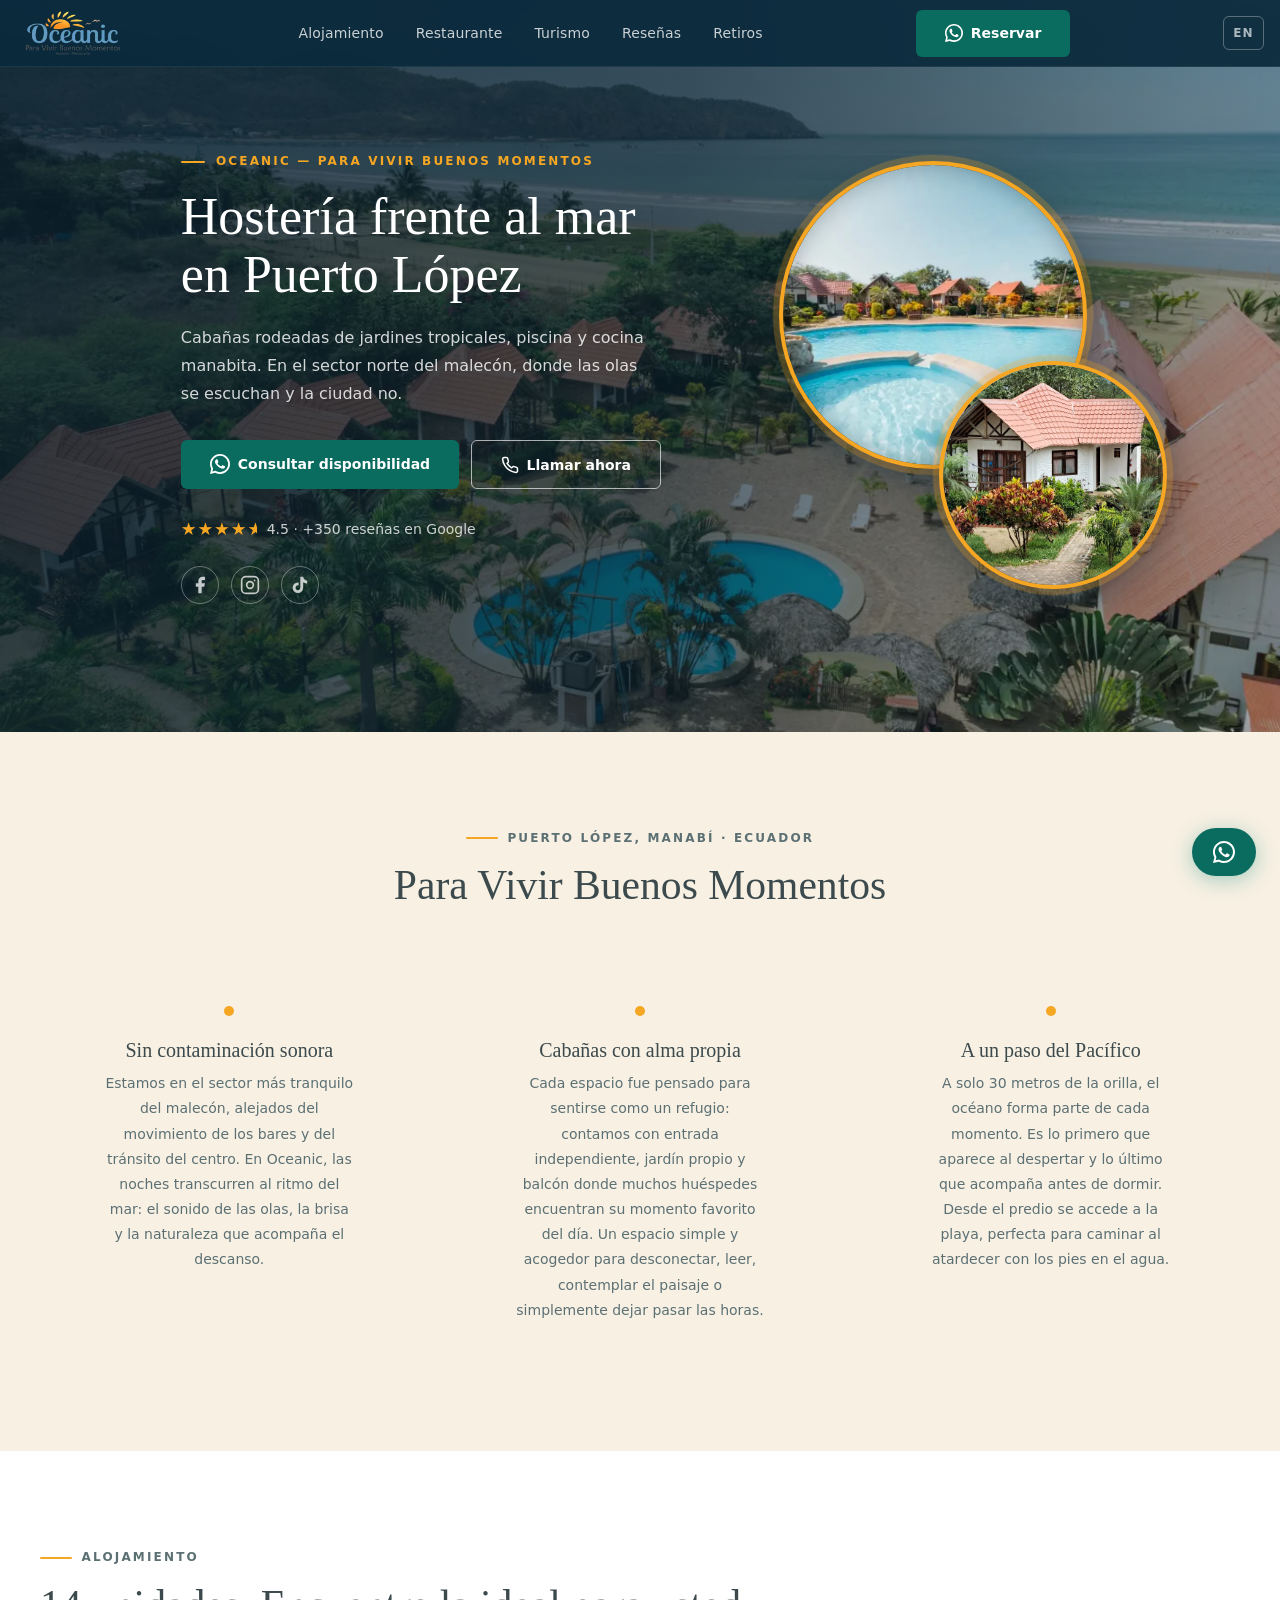
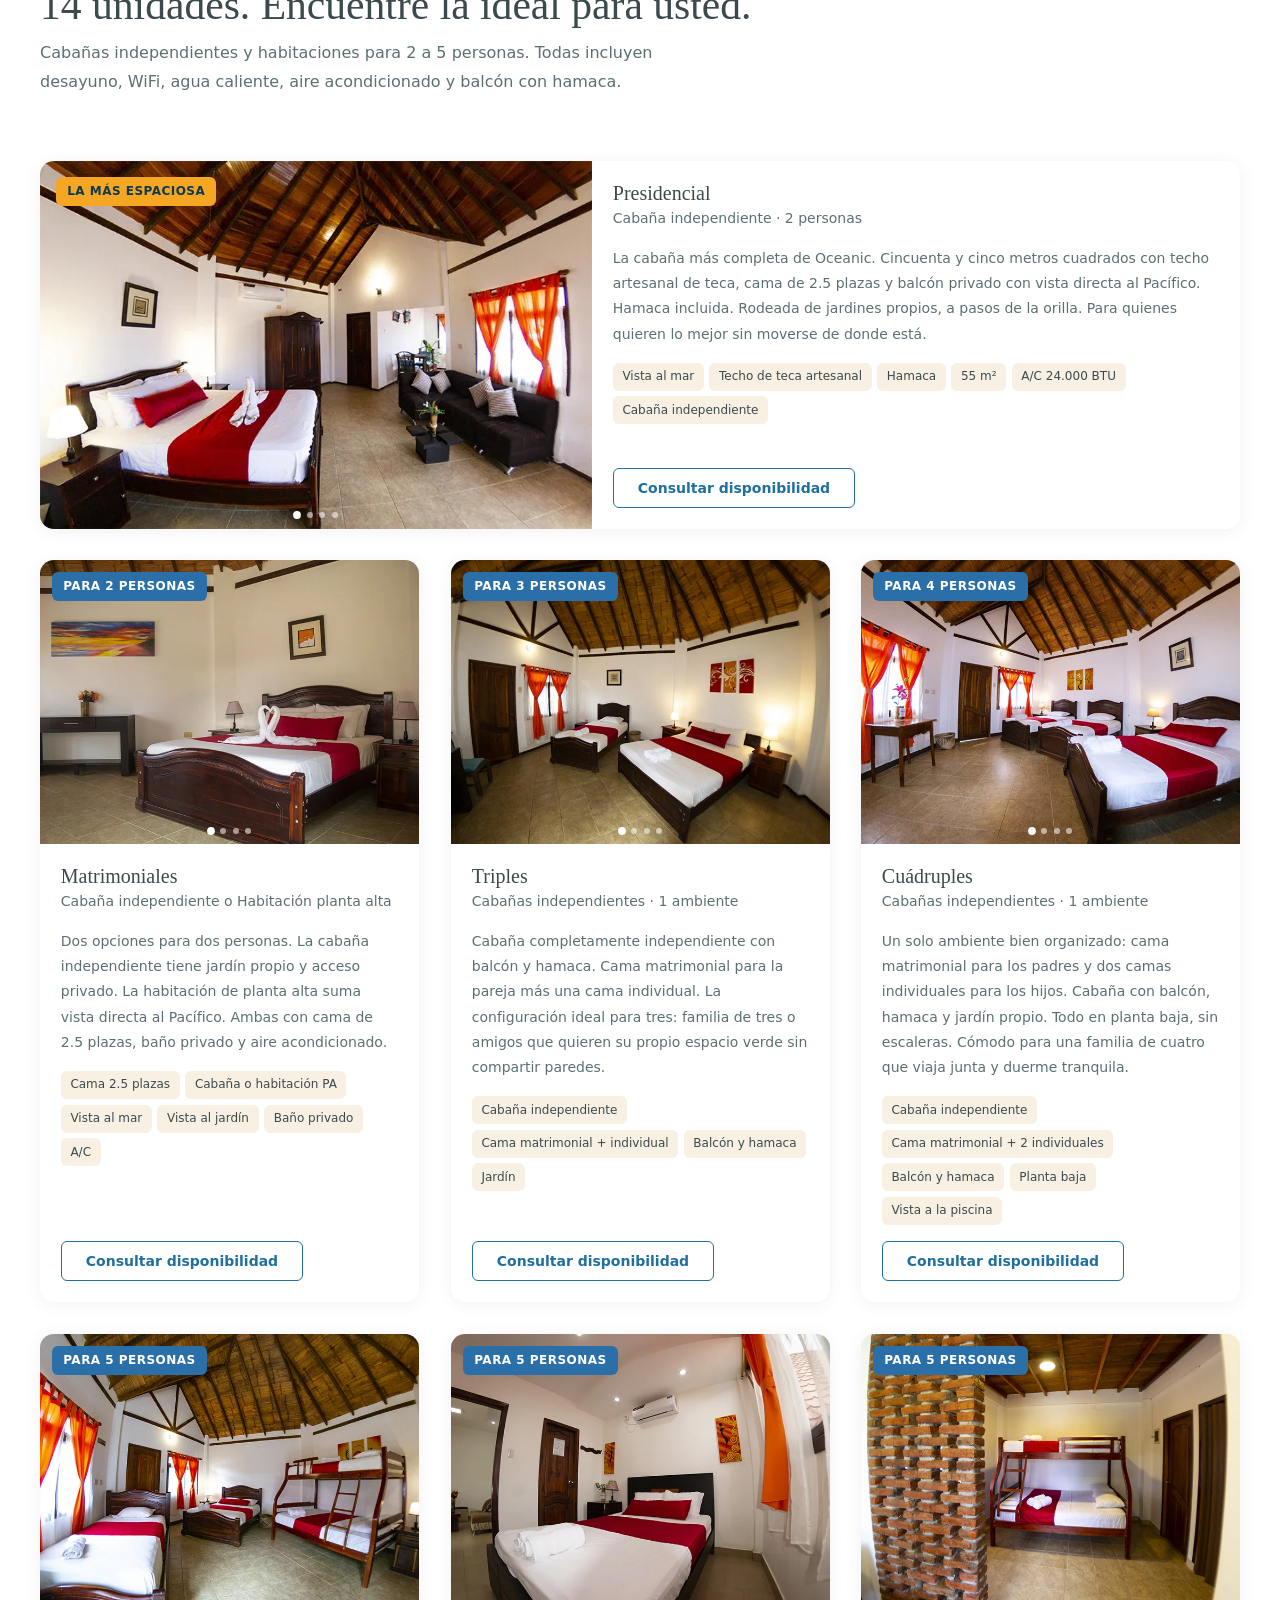
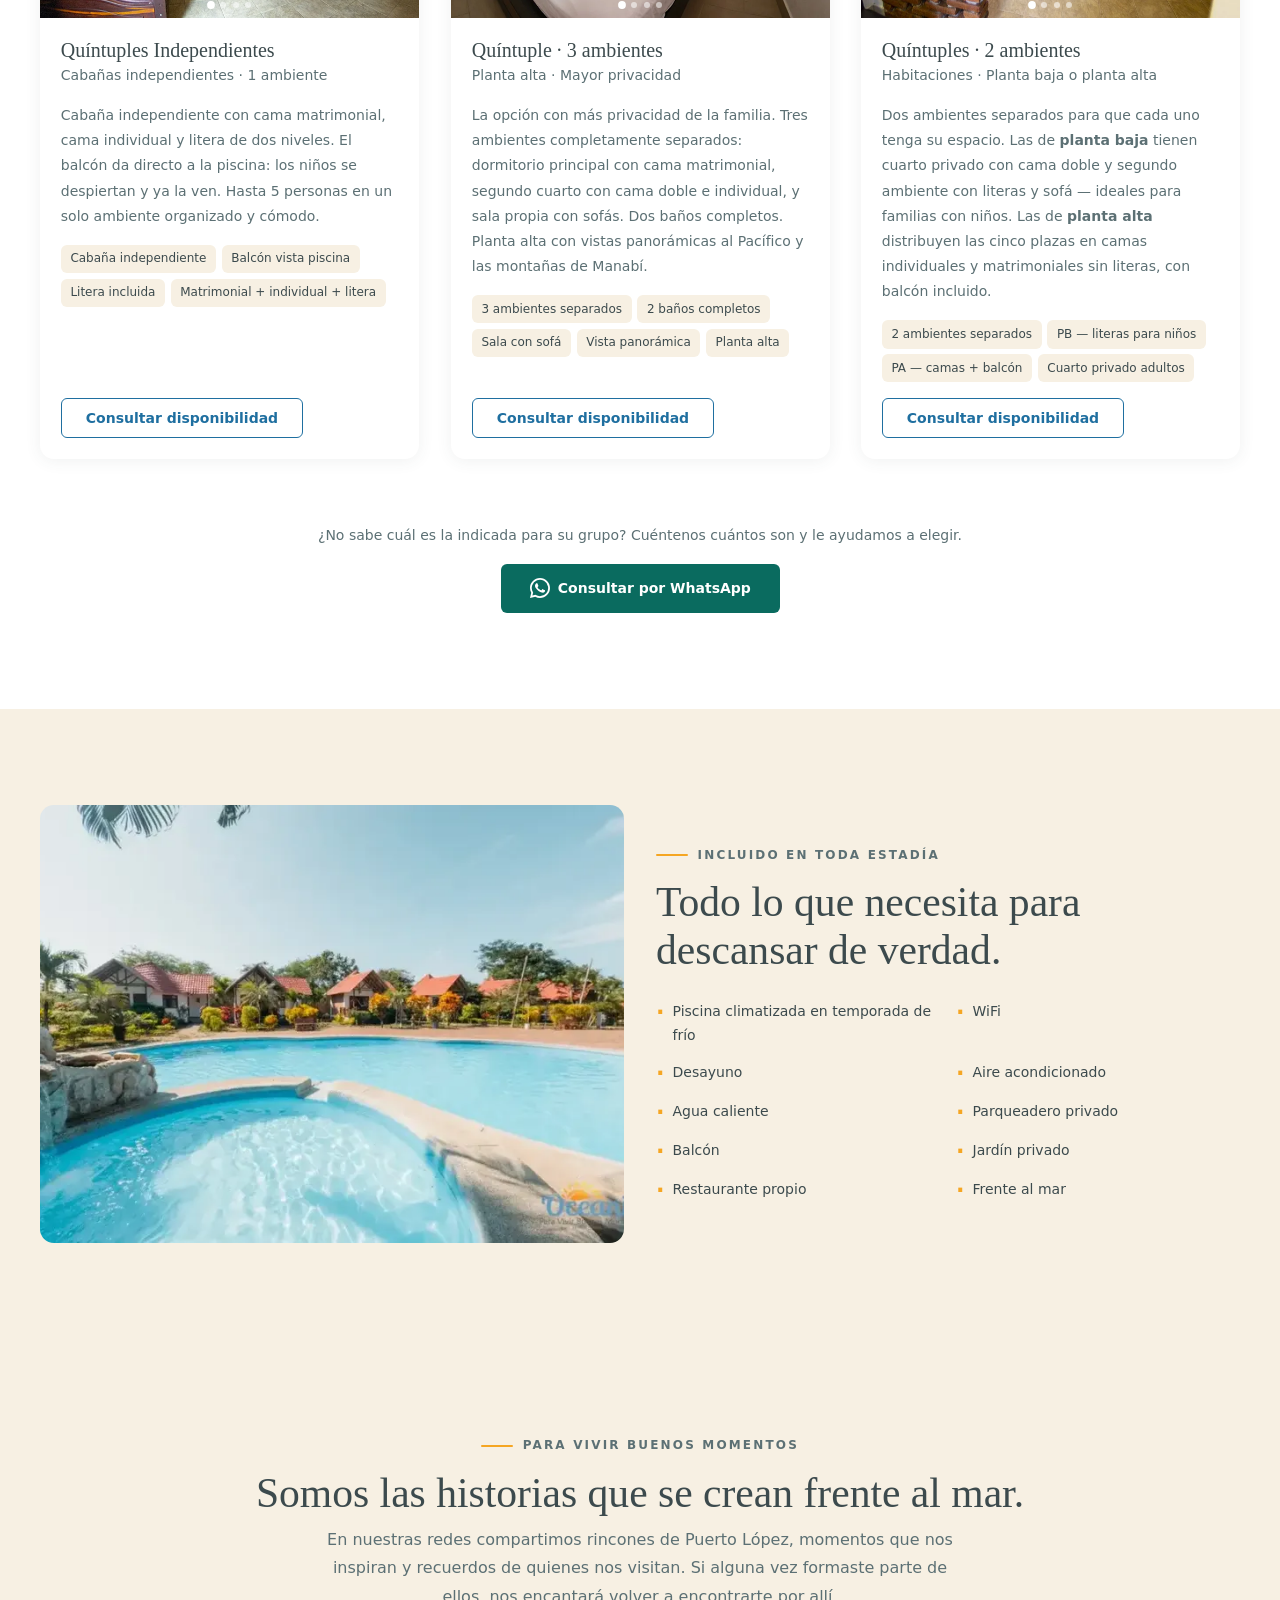
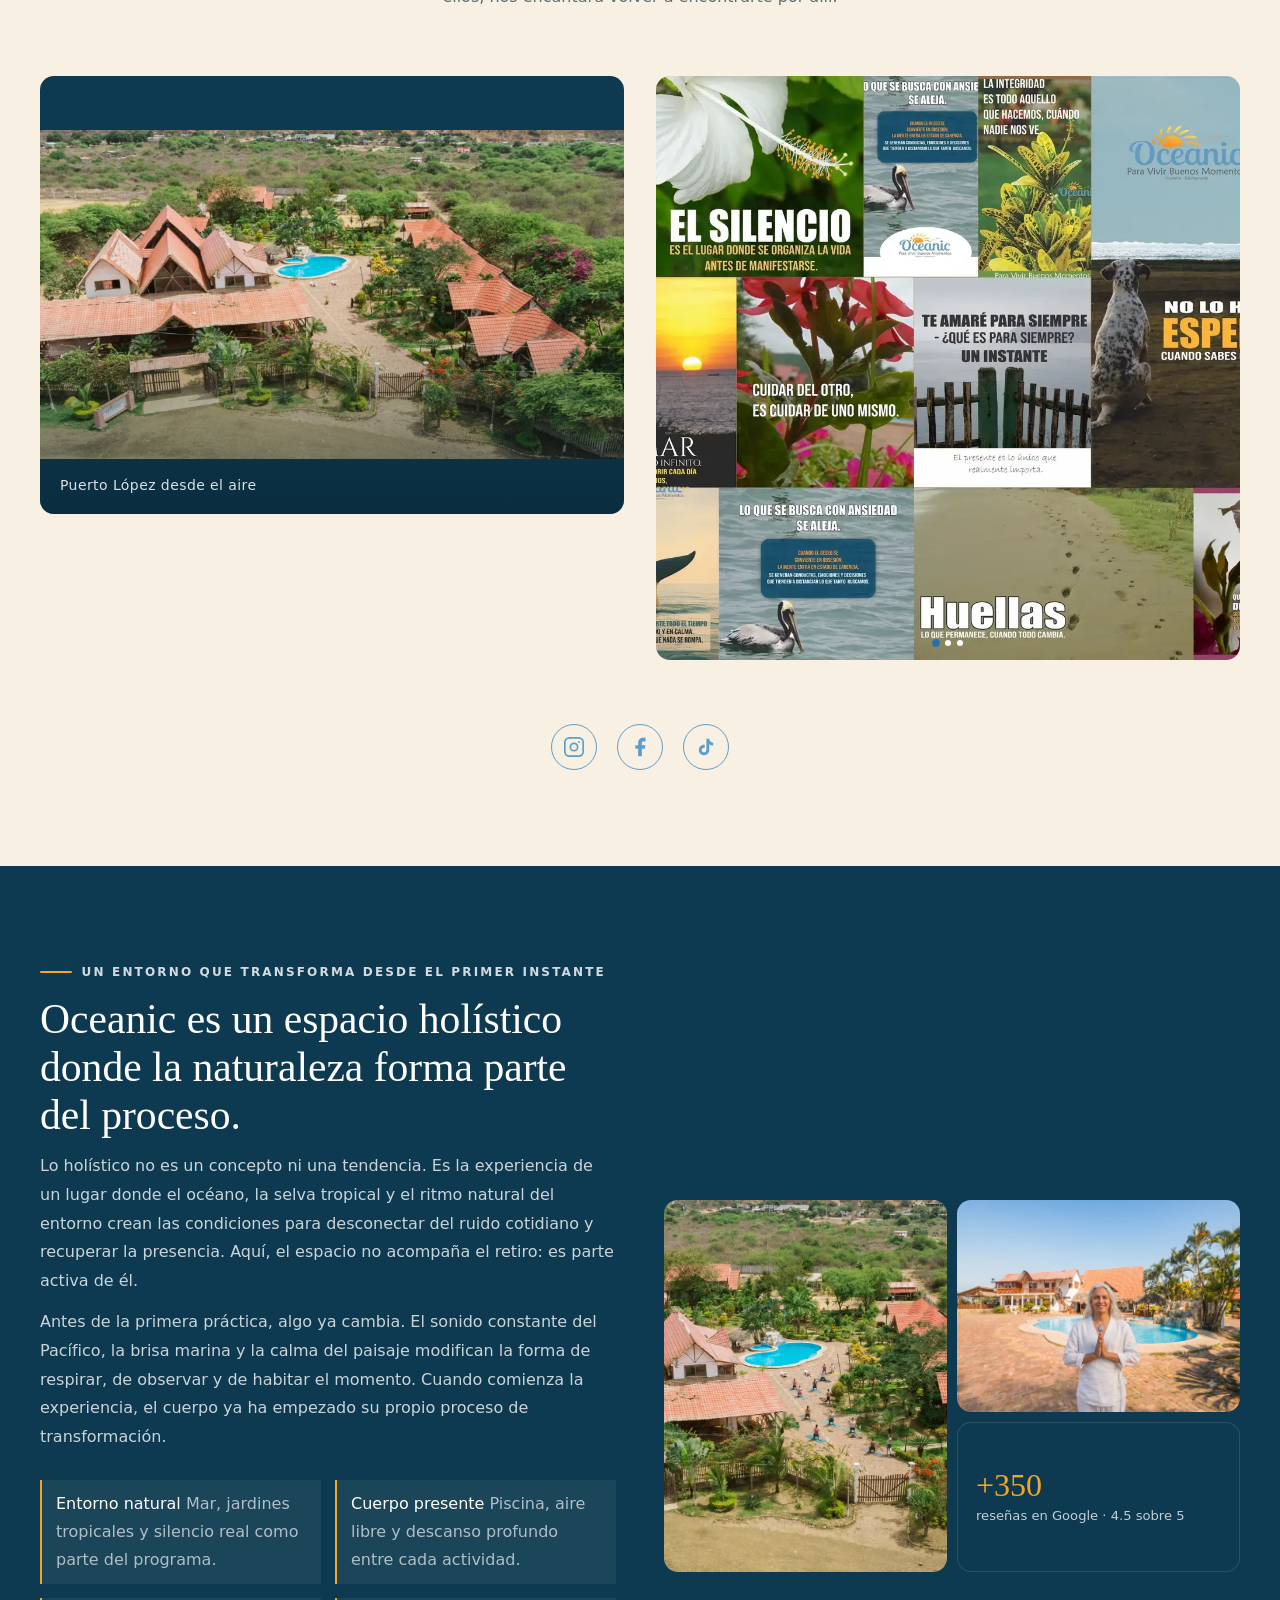
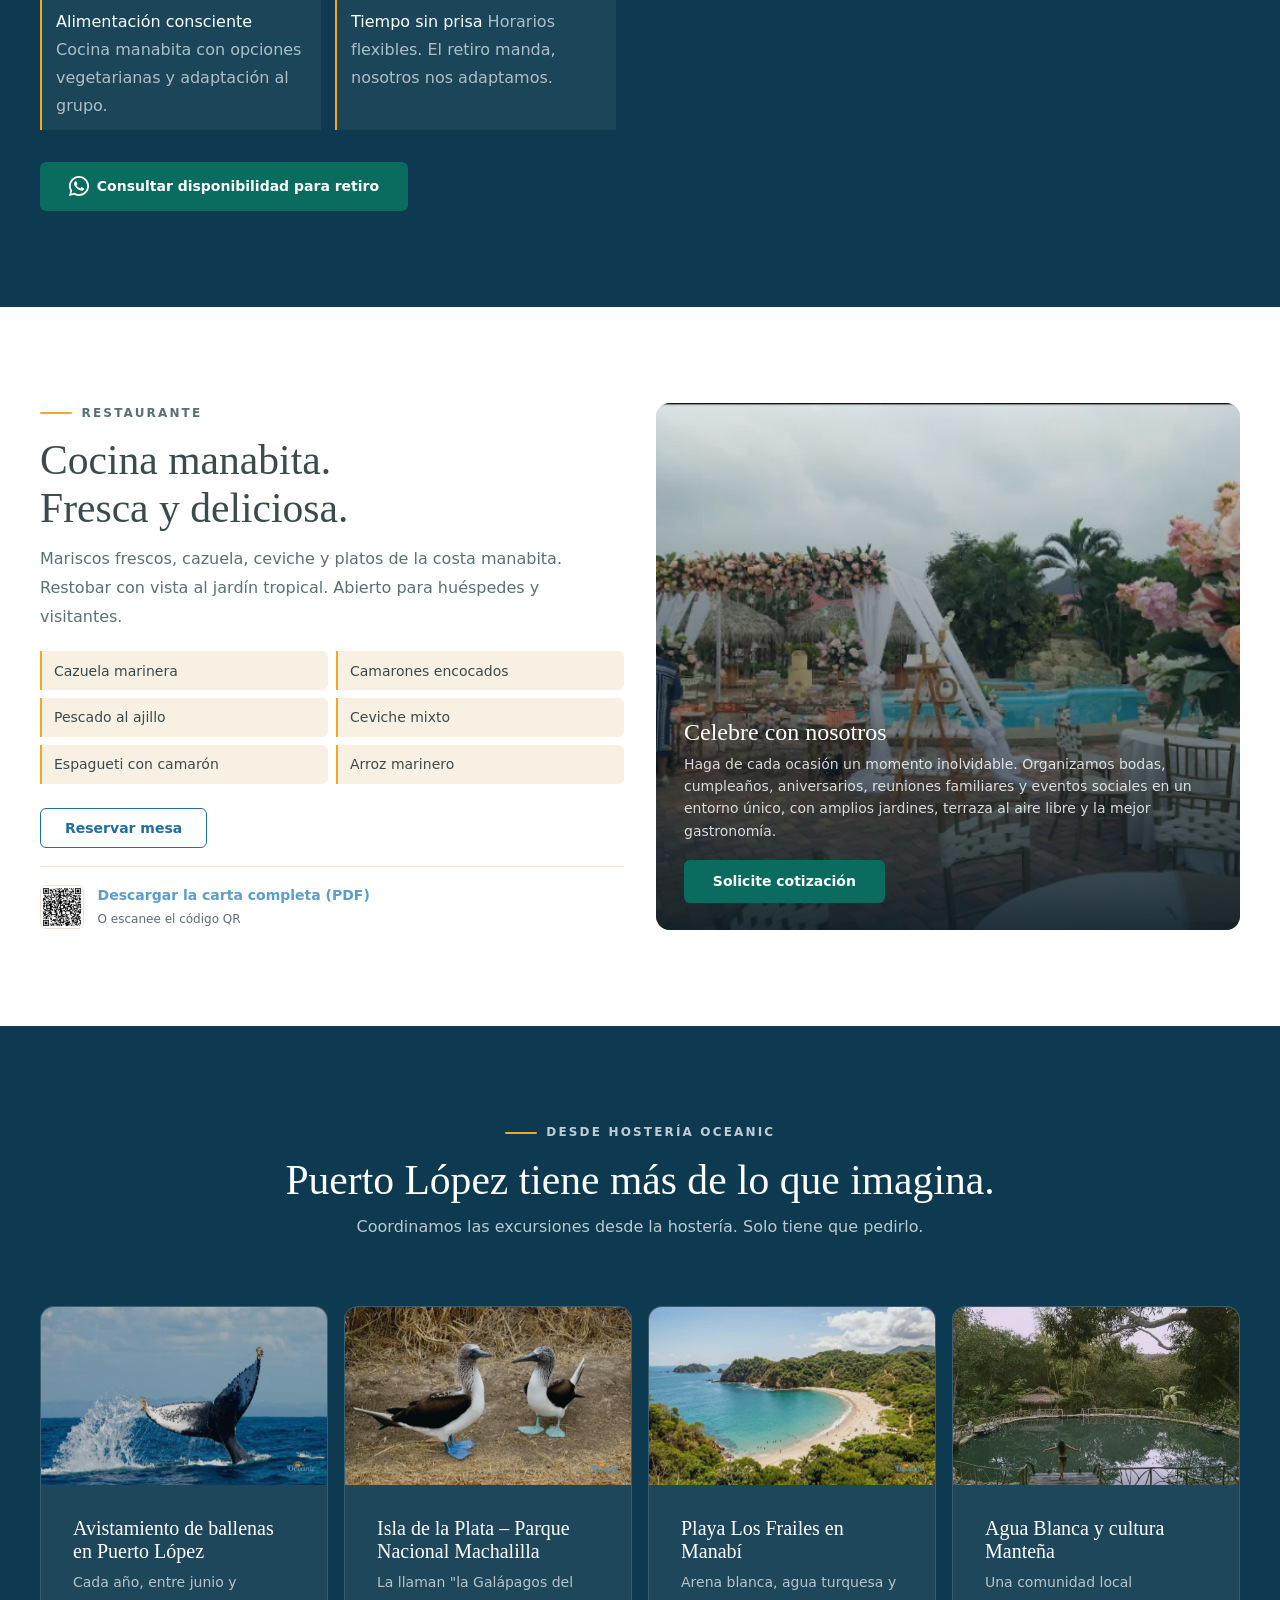
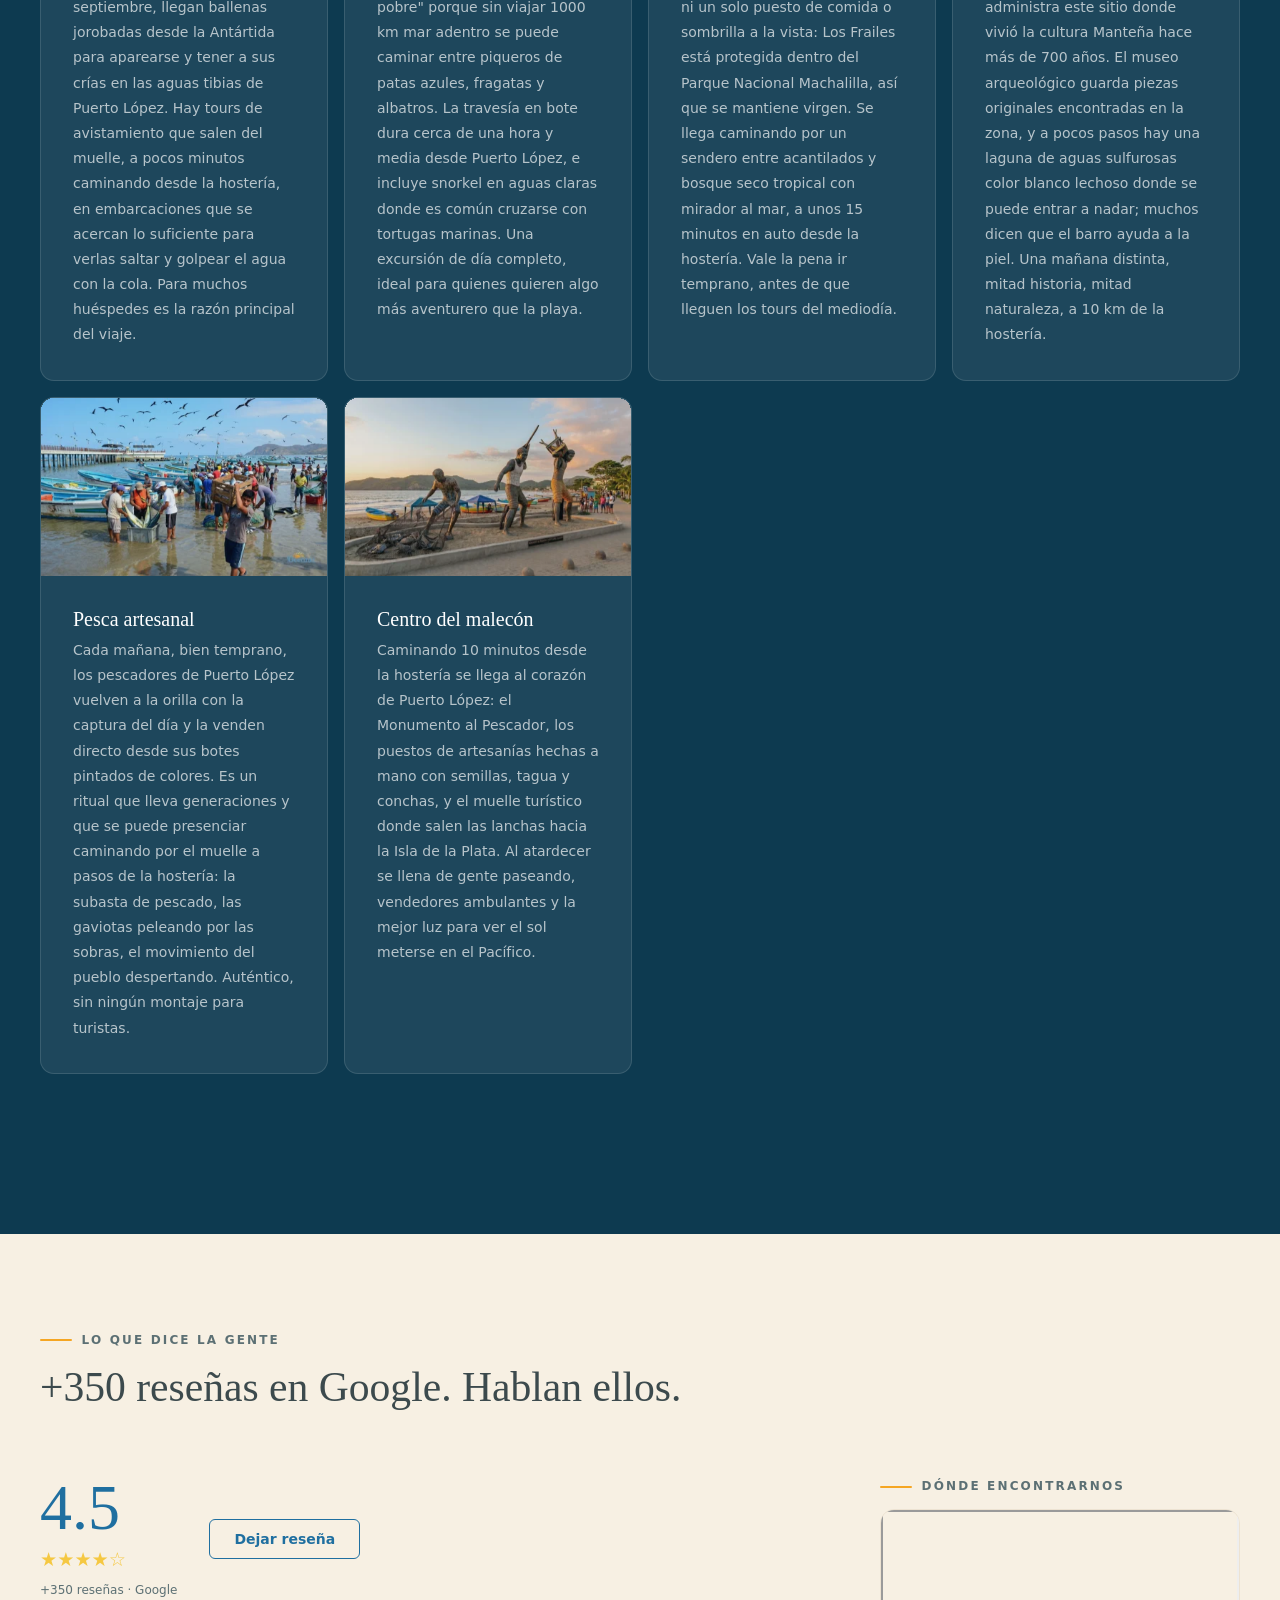
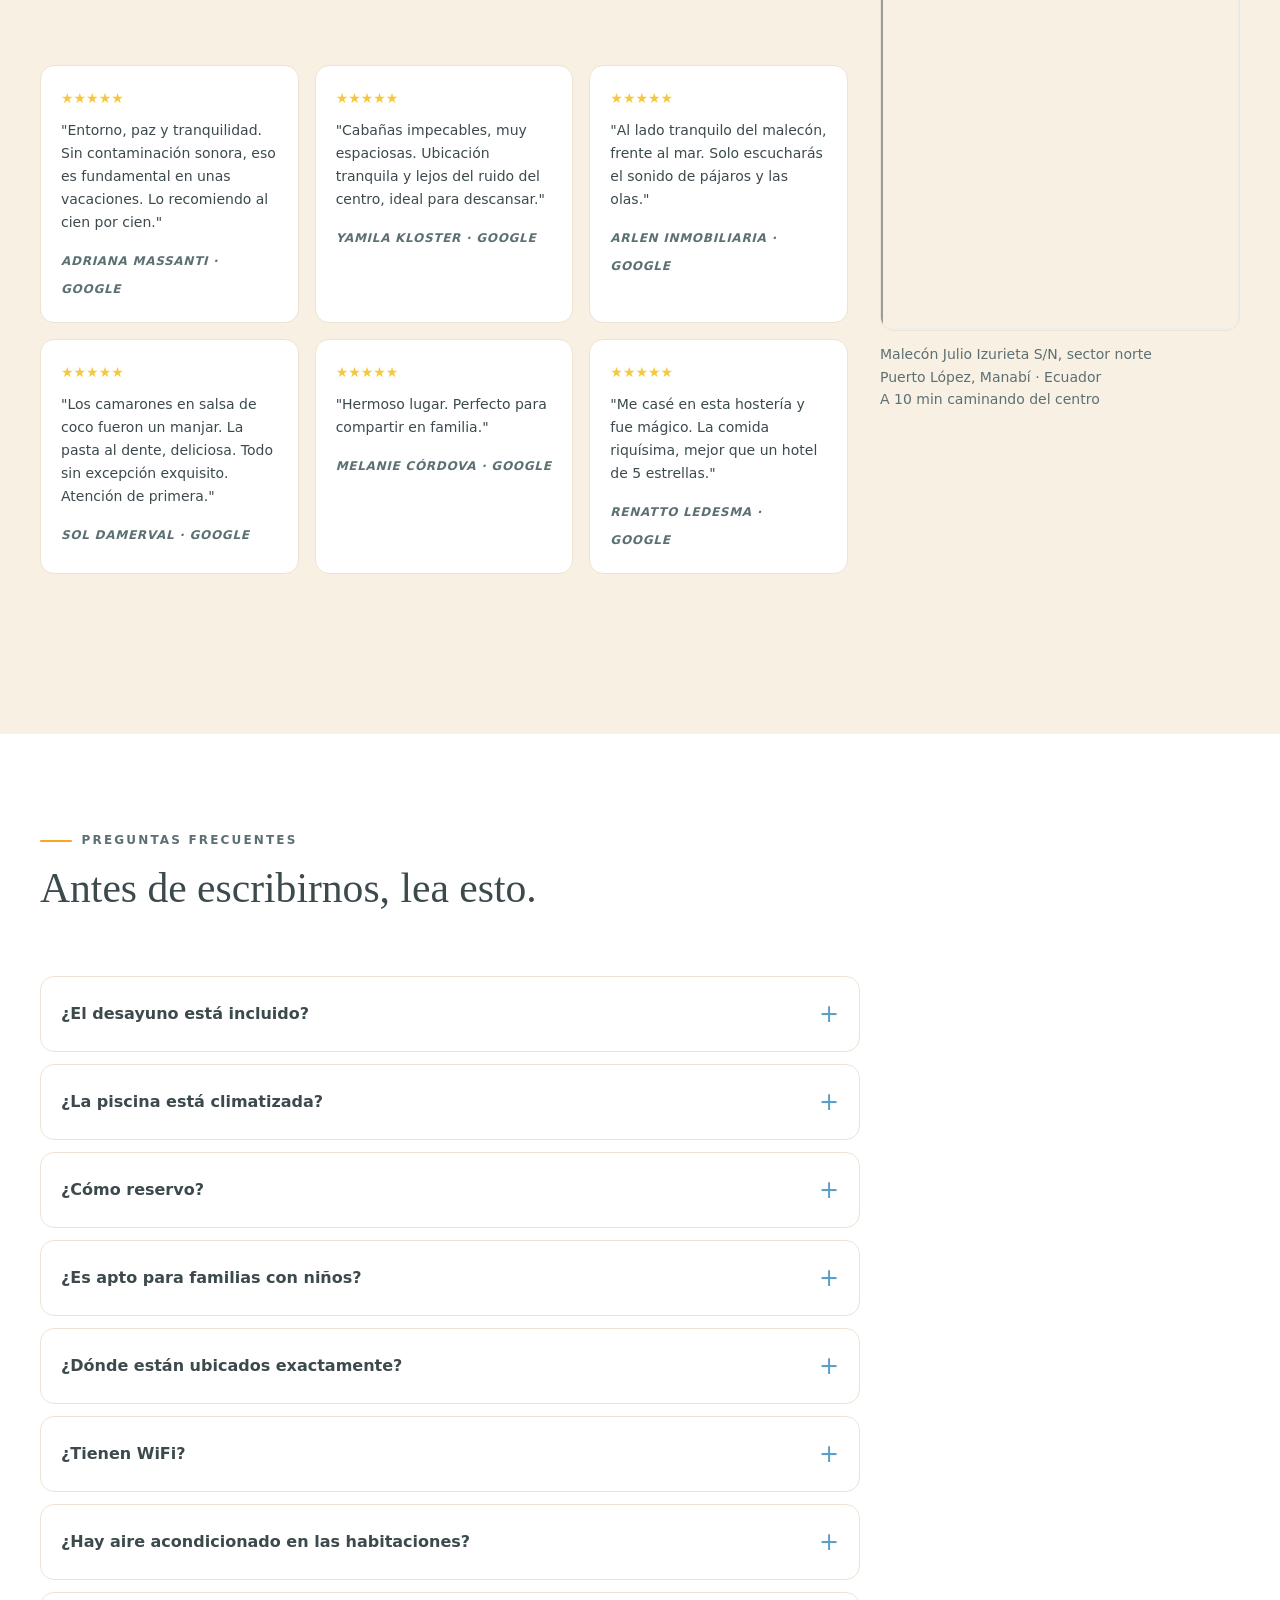
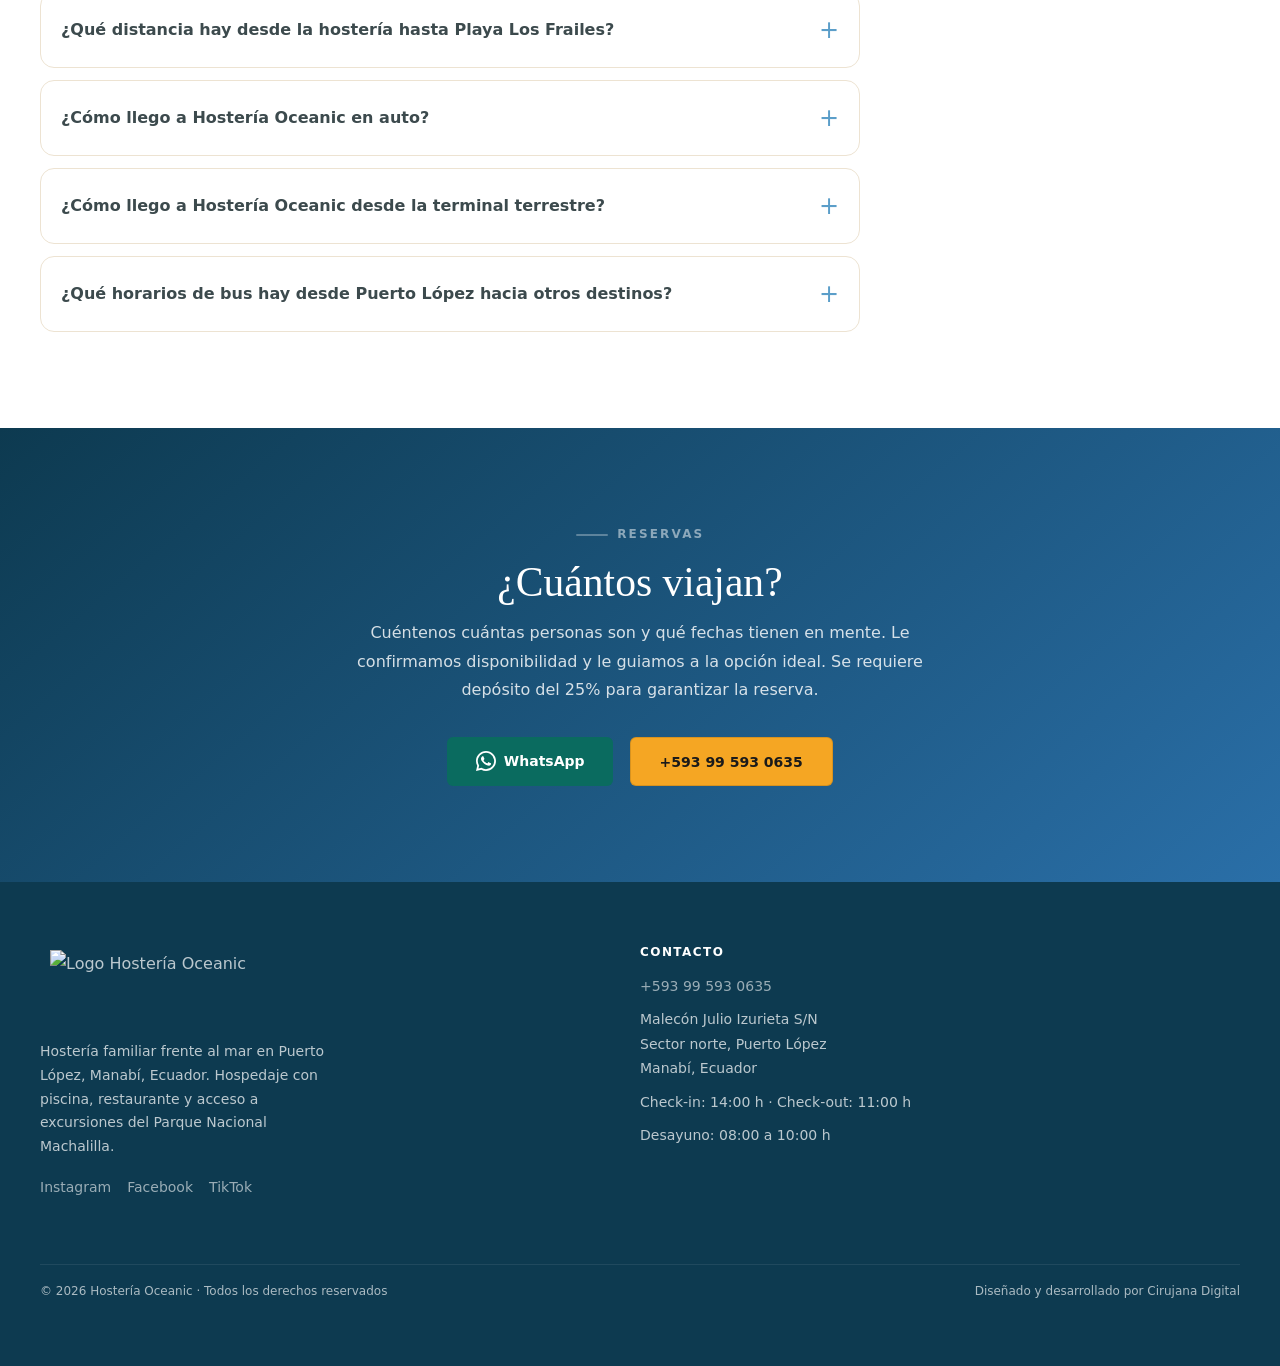
==== commit 92e772d4: "Optimizando Pagespeed" ====
--- a/index.html
+++ b/index.html
@@ -65,12 +65,14 @@
       overflow: hidden;
       padding-block: clamp(5rem, 12vw, 8rem);
       padding-top: calc(66px + clamp(3rem, 8vw, 5rem));
+      min-height: clamp(480px, 56vw, 680px);
     }
 
     .hero-bg {
       position: absolute;
       inset: 0;
       z-index: 0;
+      background: #081e2d;
     }
 
     .hero-bg img {
@@ -333,7 +335,7 @@
   <link rel="preload" href="style.css" as="style" onload="this.onload=null;this.rel='stylesheet'">
   <noscript><link rel="stylesheet" href="style.css"></noscript>
   <link rel="preload" as="image" imagesrcset="/img/hero-oceanic-sm.webp 640w, /img/hero-oceanic-md.webp 1280w, /img/hero-oceanic-large.webp 1920w"
-    imagesizes="100vw">
+    imagesizes="100vw" fetchpriority="high">
 
   <!-- Schema JSON-LD  -->
 
@@ -550,10 +552,10 @@
     <!--   HERO -->
     <section class="hero" aria-labelledby="hero-h1">
       <div class="hero-bg">
-        <img id="heroImg" src="img/hero-oceanic-large.webp"
+        <img id="heroImg" src="img/hero-oceanic-md.webp"
           srcset="/img/hero-oceanic-sm.webp 640w, /img/hero-oceanic-md.webp 1280w, /img/hero-oceanic-large.webp 1920w" sizes="100vw"
           alt="Vista aérea de Hostería Oceanic — cabañas con techos de teja, piscina azul y jardines tropicales frente al Pacífico en Puerto López, Manabí, Ecuador"
-          width="1920" height="1080" fetchpriority="high" decoding="sync" style="aspect-ratio:1920/1080;">
+          width="1920" height="1080" fetchpriority="high" loading="eager" decoding="sync" style="aspect-ratio:1920/1080;">
         <div class="hero-overlay"></div>
       </div>
 
--- a/style.css
+++ b/style.css
@@ -173,12 +173,12 @@
 /* Outline blanco (sobre fondos oscuros/foto) */
 .btn-outline {
   background: var(--sun);
-  color: #fff;
-  border: 1.5px solid rgba(255, 255, 255, 0.88);
+  color: #1a1a1a;
+  border: 1.5px solid rgba(0, 0, 0, 0.12);
 }
 .btn-outline:hover {
   background: #f5b349;
-  border-color: #fff;
+  border-color: rgba(0, 0, 0, 0.15);
 }
 /* Outline azul (sobre fondos claros) */
 .btn-sky-outline {
@@ -609,6 +609,13 @@
 .sec-night {
   background: var(--sky-night);
 }
+
+.sec-night .eyebrow {
+  color: rgba(255, 255, 255, 0.82);
+}
+.sec-night .eyebrow::before {
+  background: var(--sun);
+}
 .sec-white {
   background: var(--white);
 }
@@ -627,6 +634,7 @@
 .pillar {
   text-align: center;
   padding: var(--sp-md) var(--sp-sm);
+  min-height: 220px;
 }
 .pillar-dot {
   width: 10px;
--- a/style.css
+++ b/style.css
@@ -173,12 +173,12 @@
 /* Outline blanco (sobre fondos oscuros/foto) */
 .btn-outline {
   background: var(--sun);
-  color: #fff;
-  border: 1.5px solid rgba(255, 255, 255, 0.88);
+  color: #1a1a1a;
+  border: 1.5px solid rgba(0, 0, 0, 0.12);
 }
 .btn-outline:hover {
   background: #f5b349;
-  border-color: #fff;
+  border-color: rgba(0, 0, 0, 0.15);
 }
 /* Outline azul (sobre fondos claros) */
 .btn-sky-outline {
@@ -609,6 +609,13 @@
 .sec-night {
   background: var(--sky-night);
 }
+
+.sec-night .eyebrow {
+  color: rgba(255, 255, 255, 0.82);
+}
+.sec-night .eyebrow::before {
+  background: var(--sun);
+}
 .sec-white {
   background: var(--white);
 }
@@ -627,6 +634,7 @@
 .pillar {
   text-align: center;
   padding: var(--sp-md) var(--sp-sm);
+  min-height: 220px;
 }
 .pillar-dot {
   width: 10px;
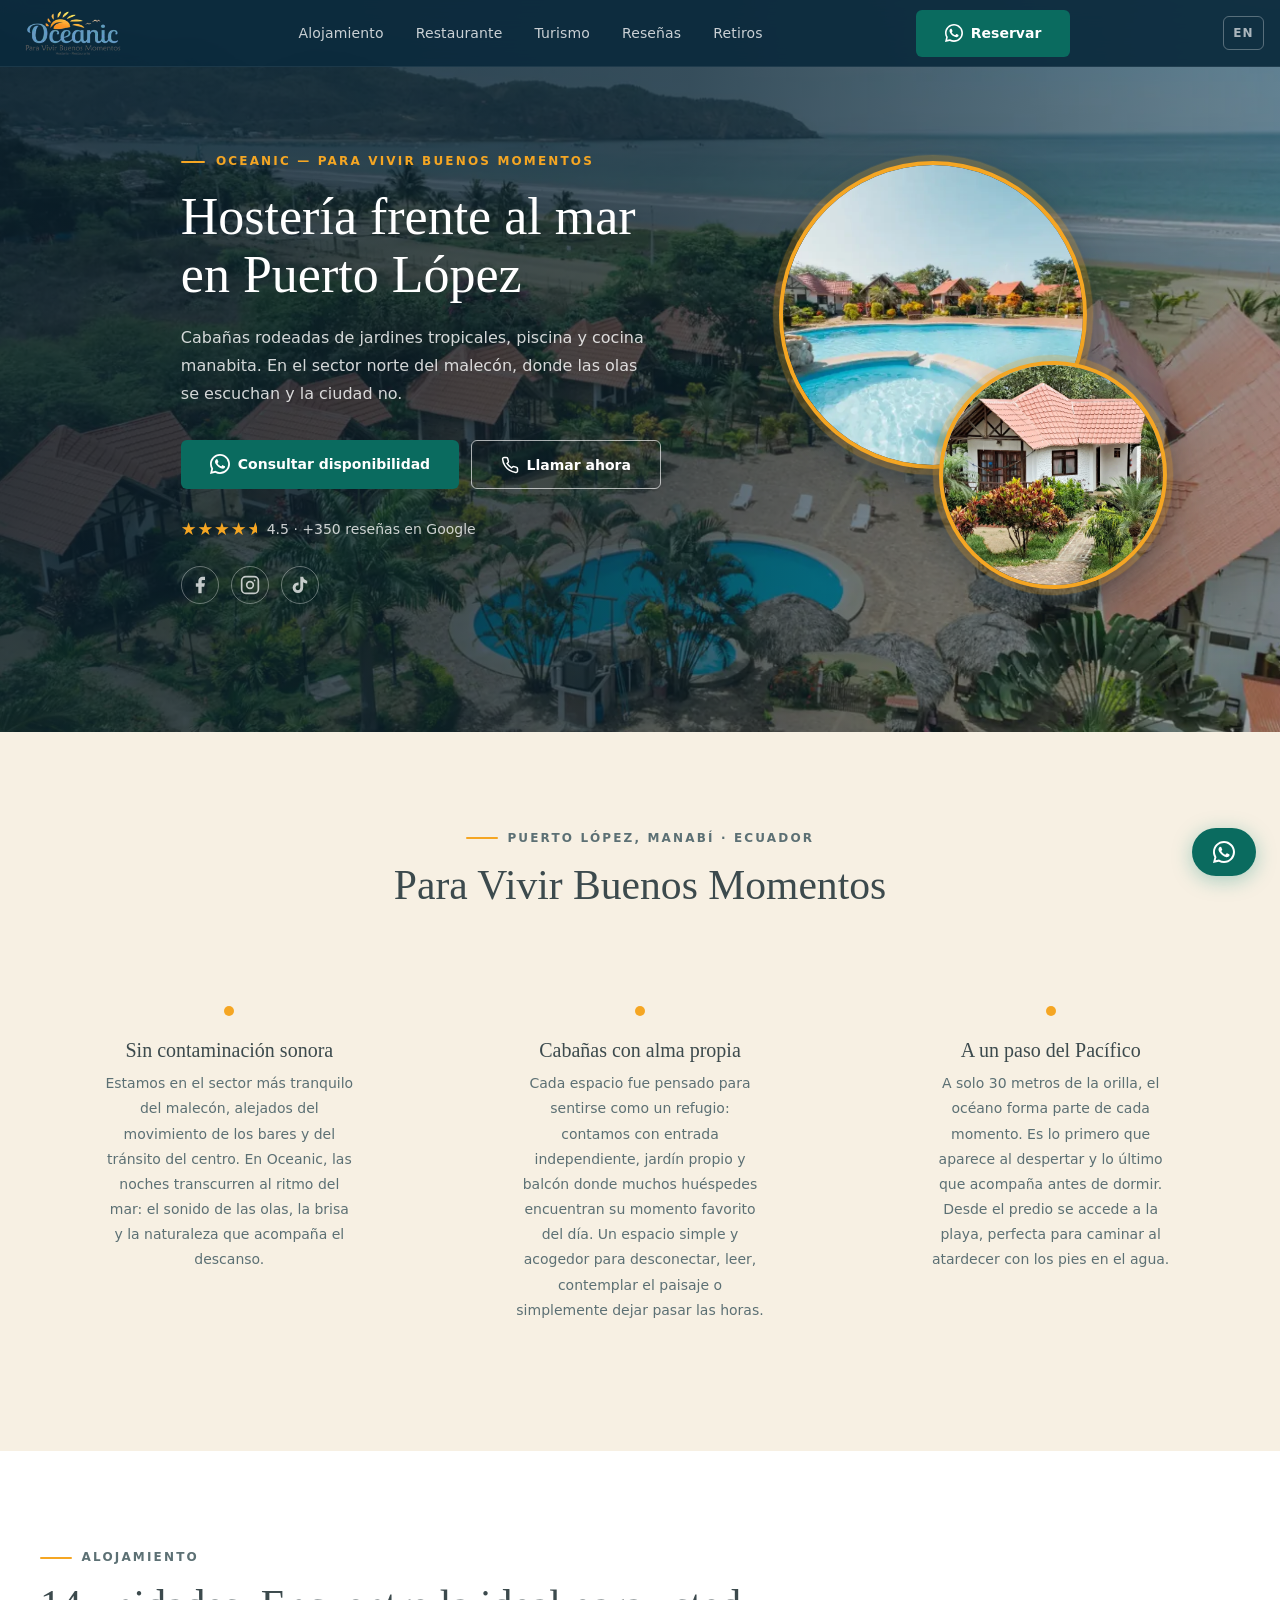
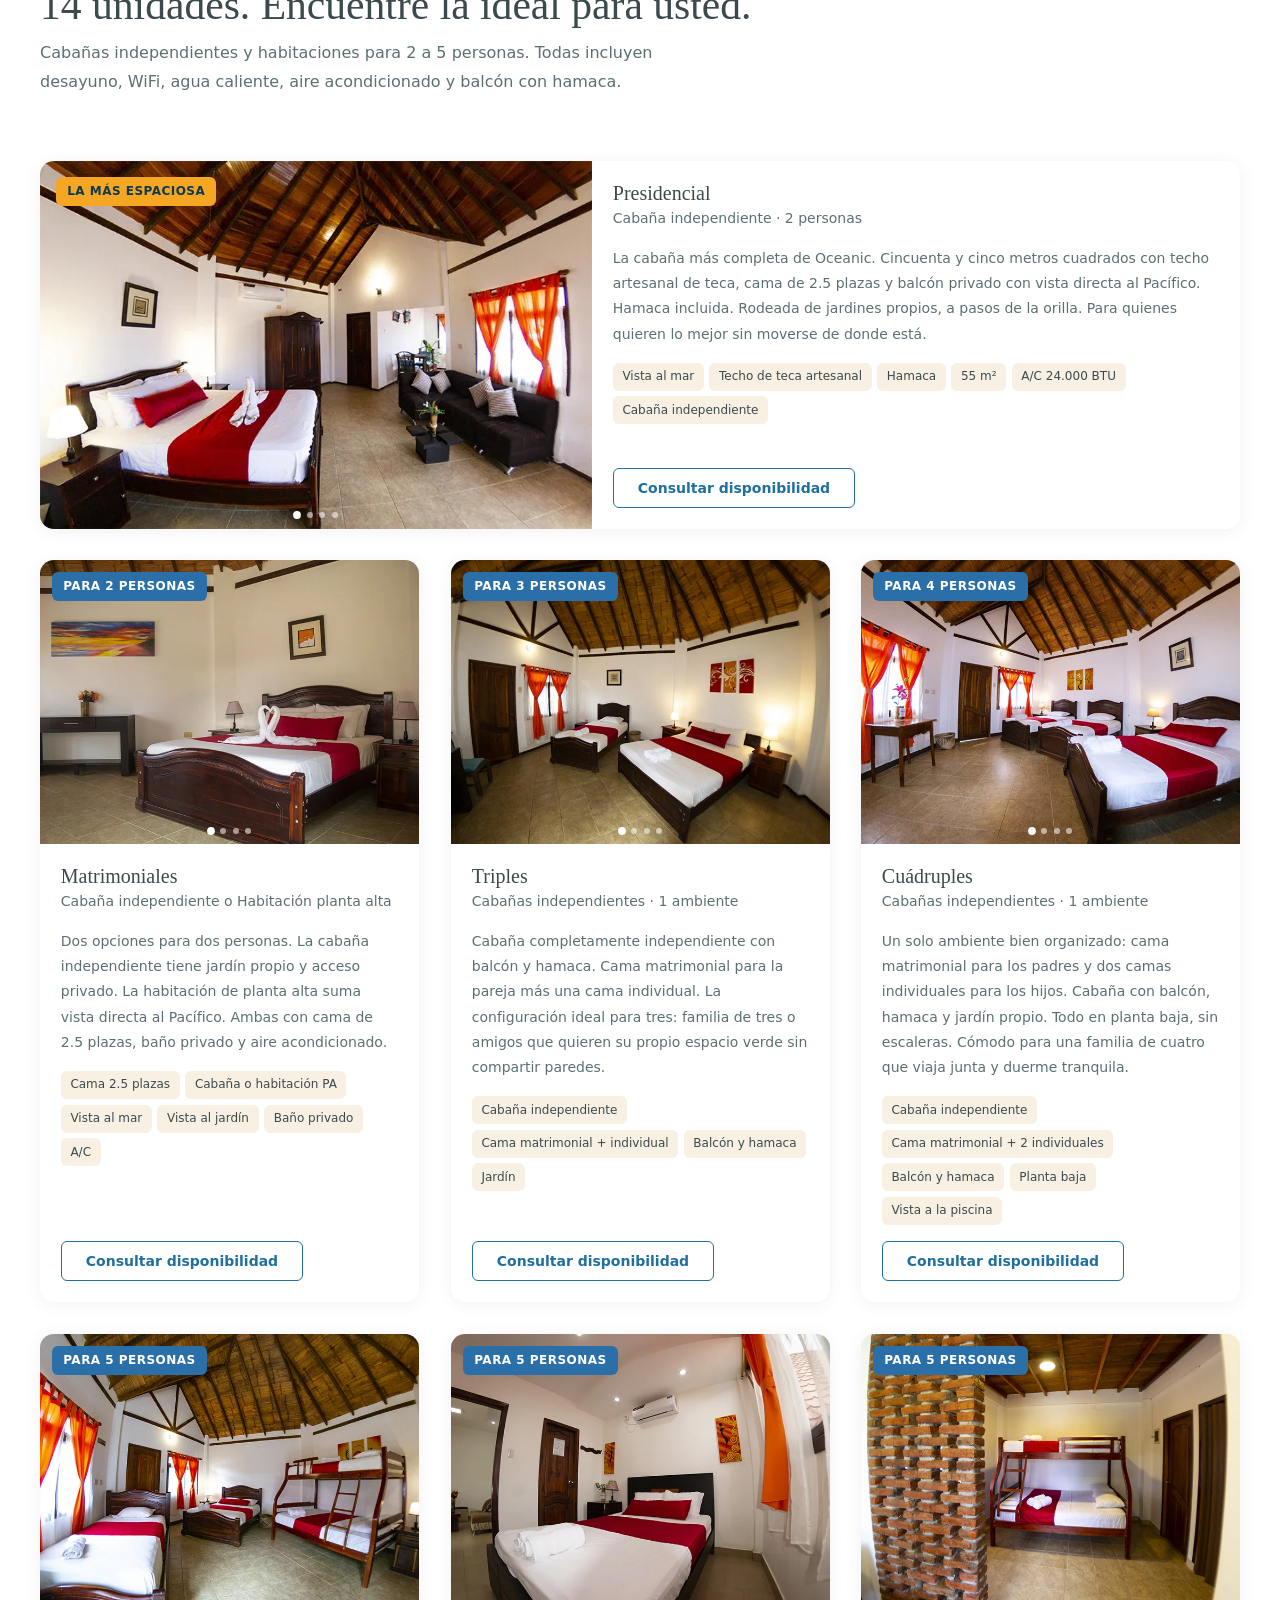
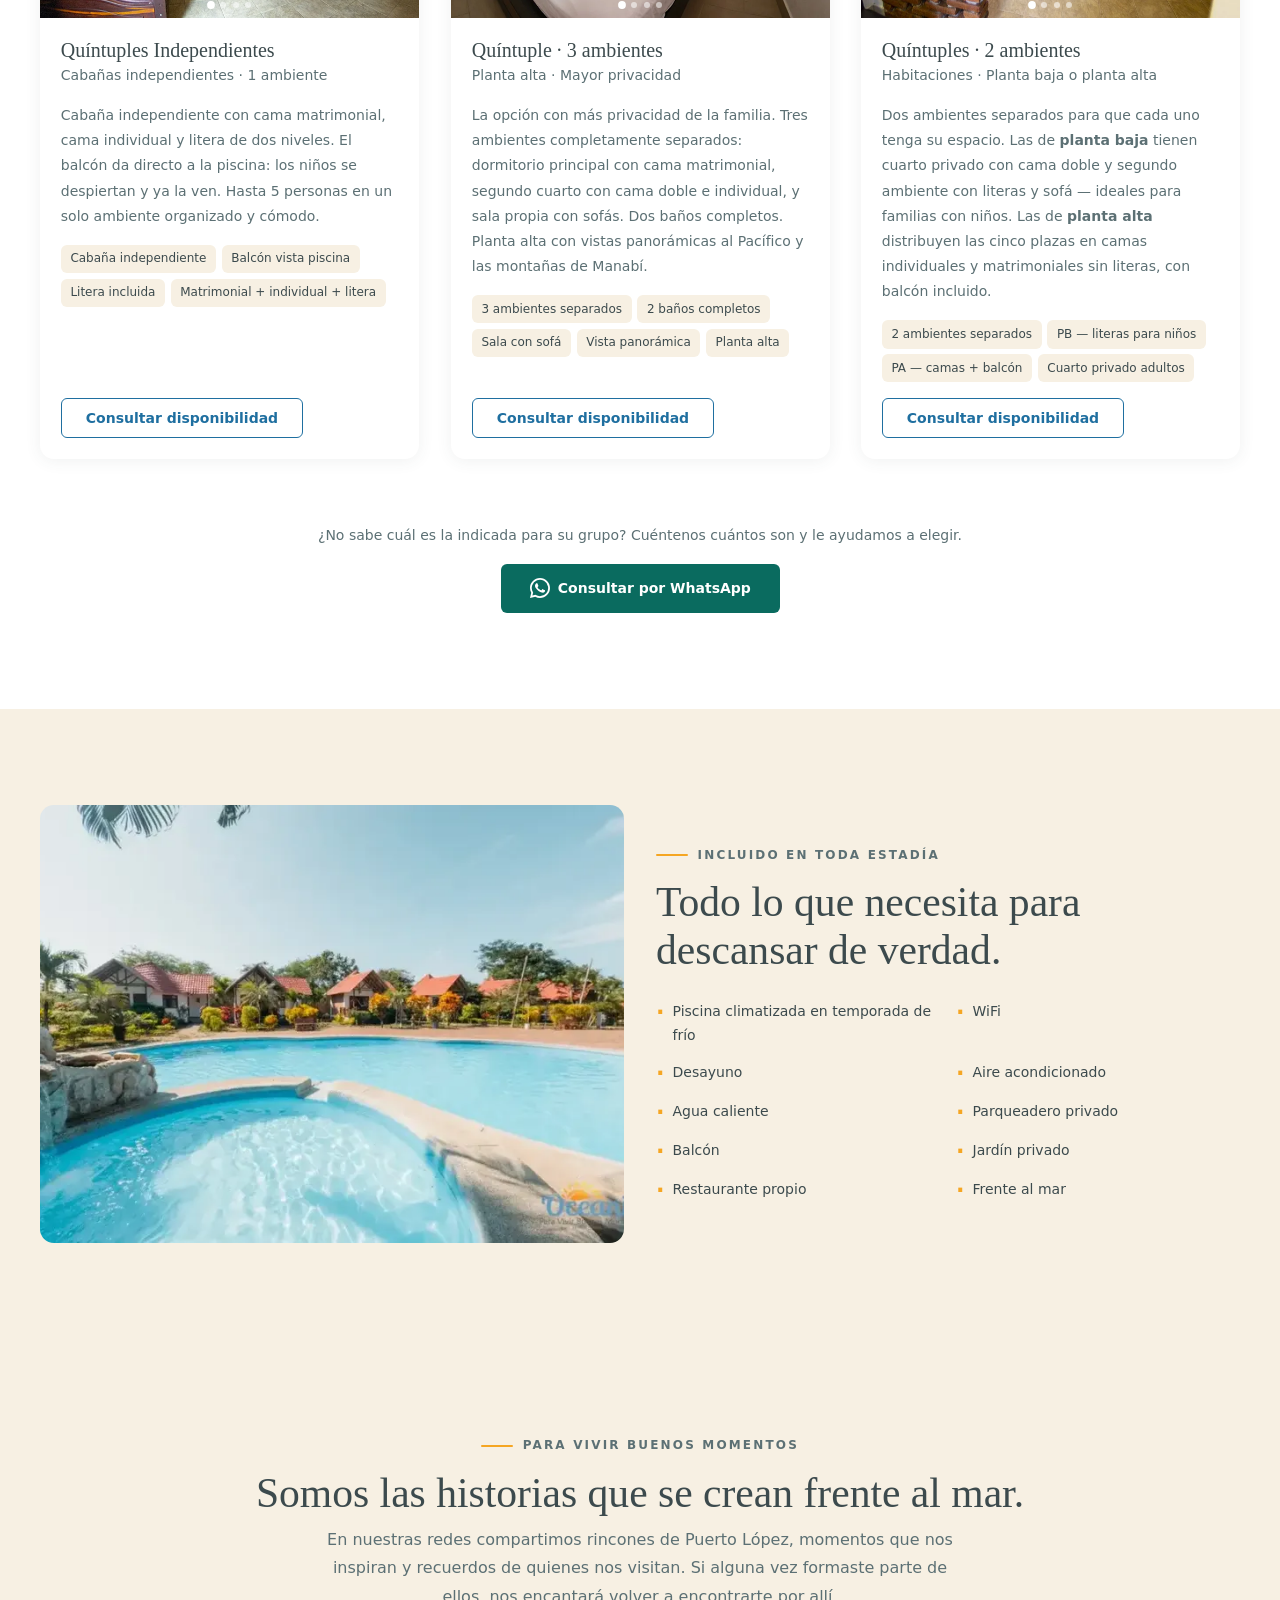
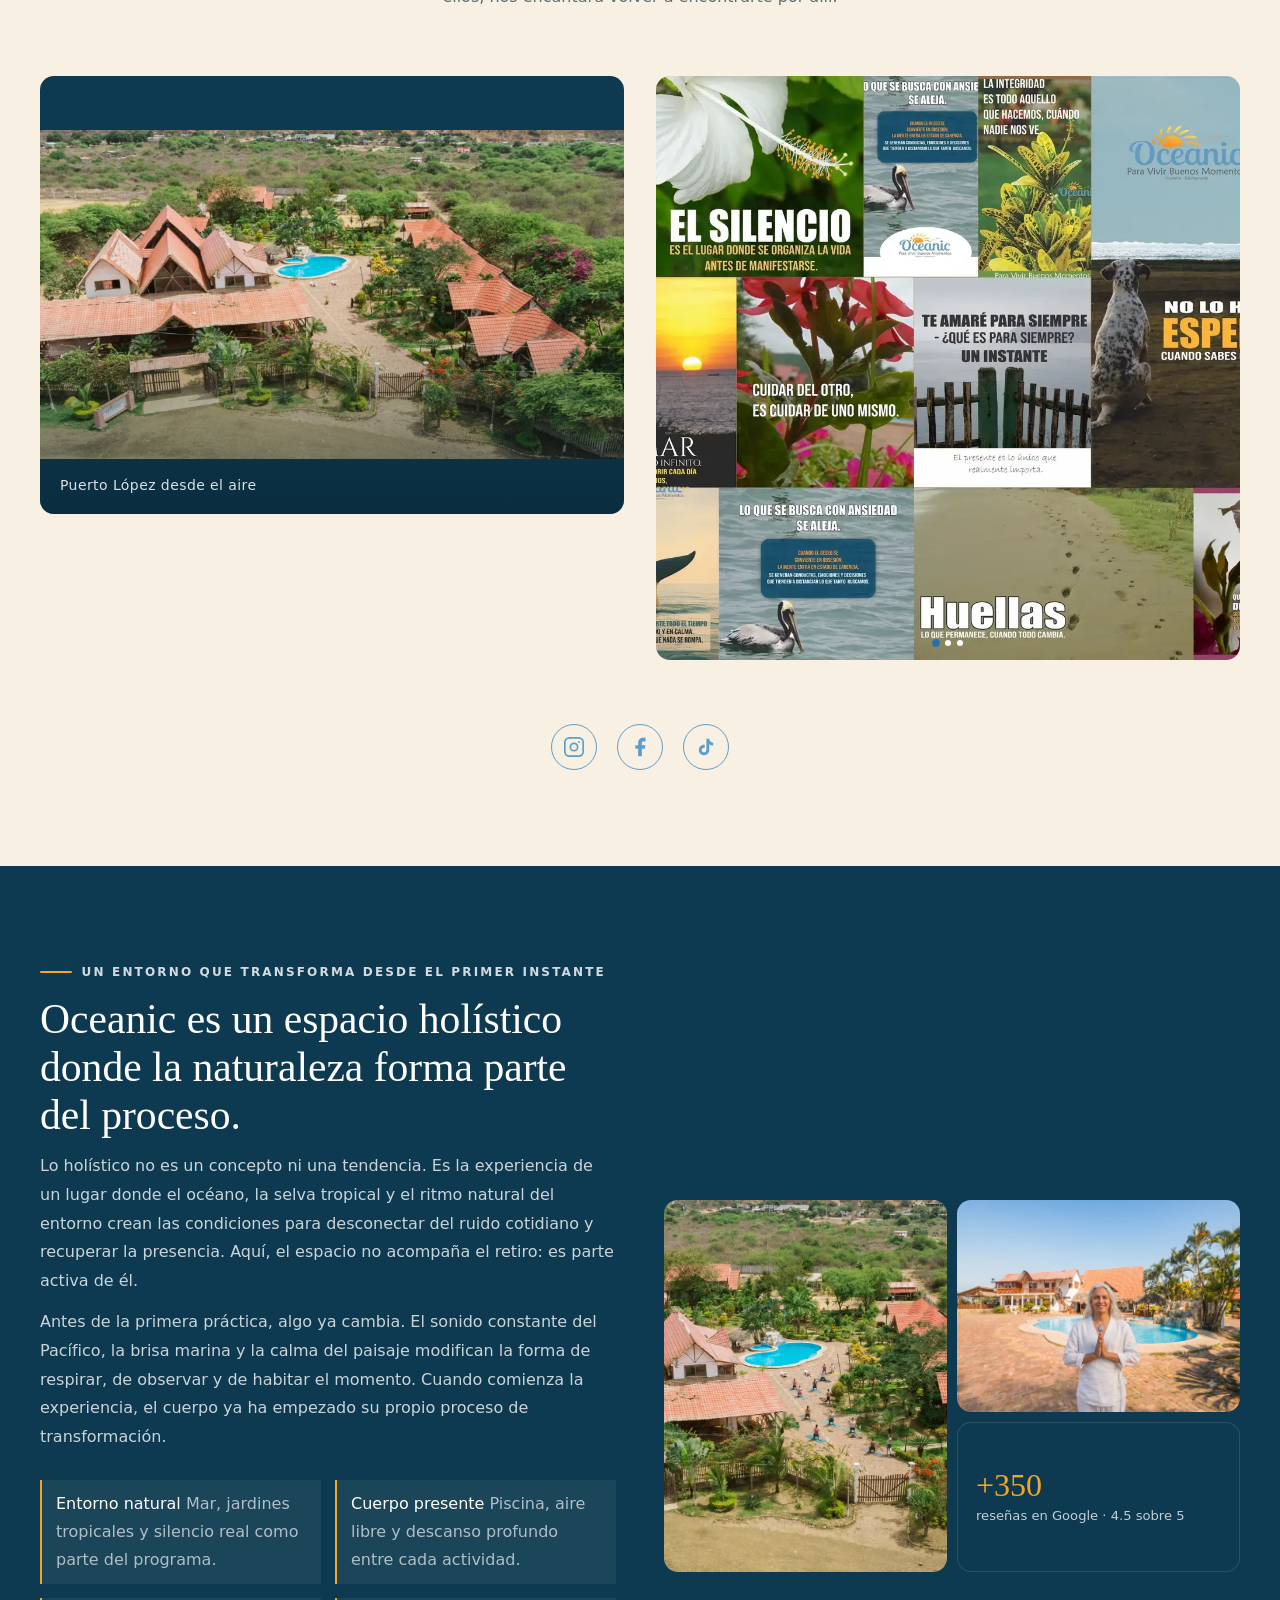
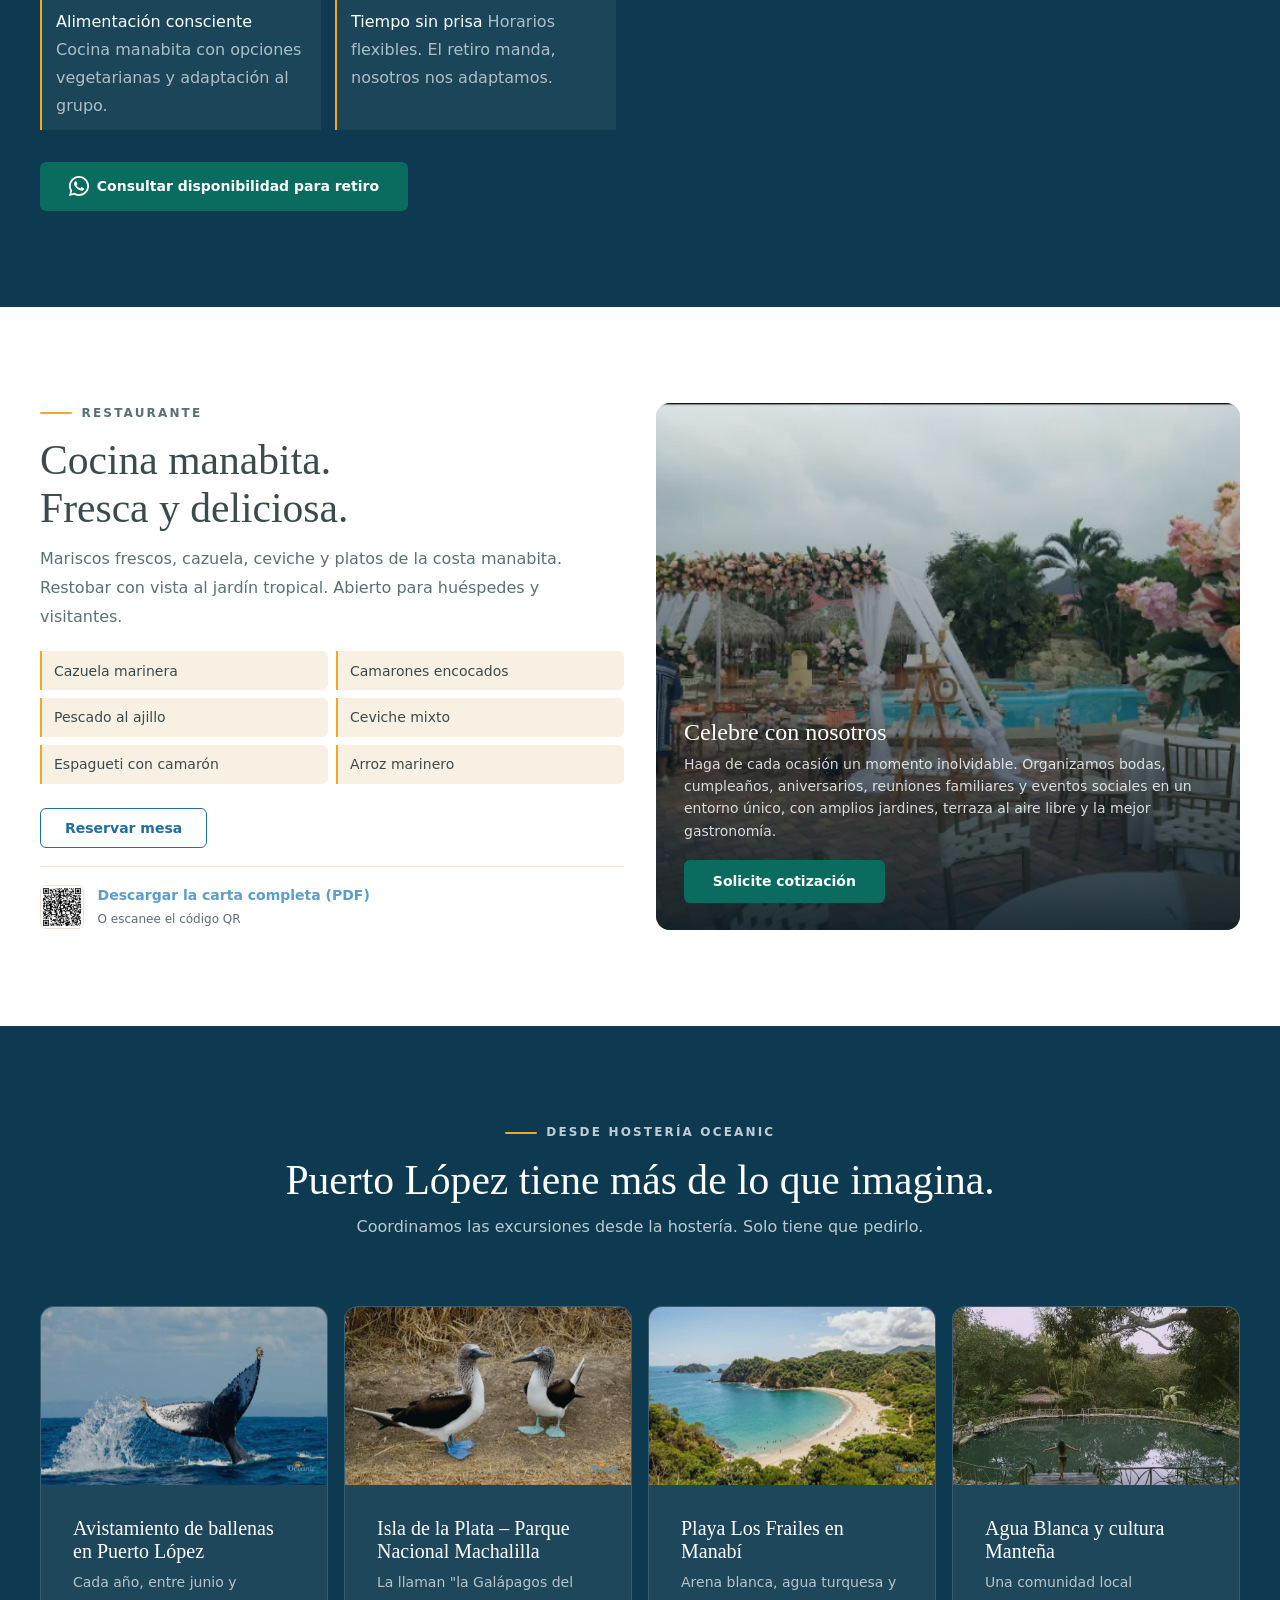
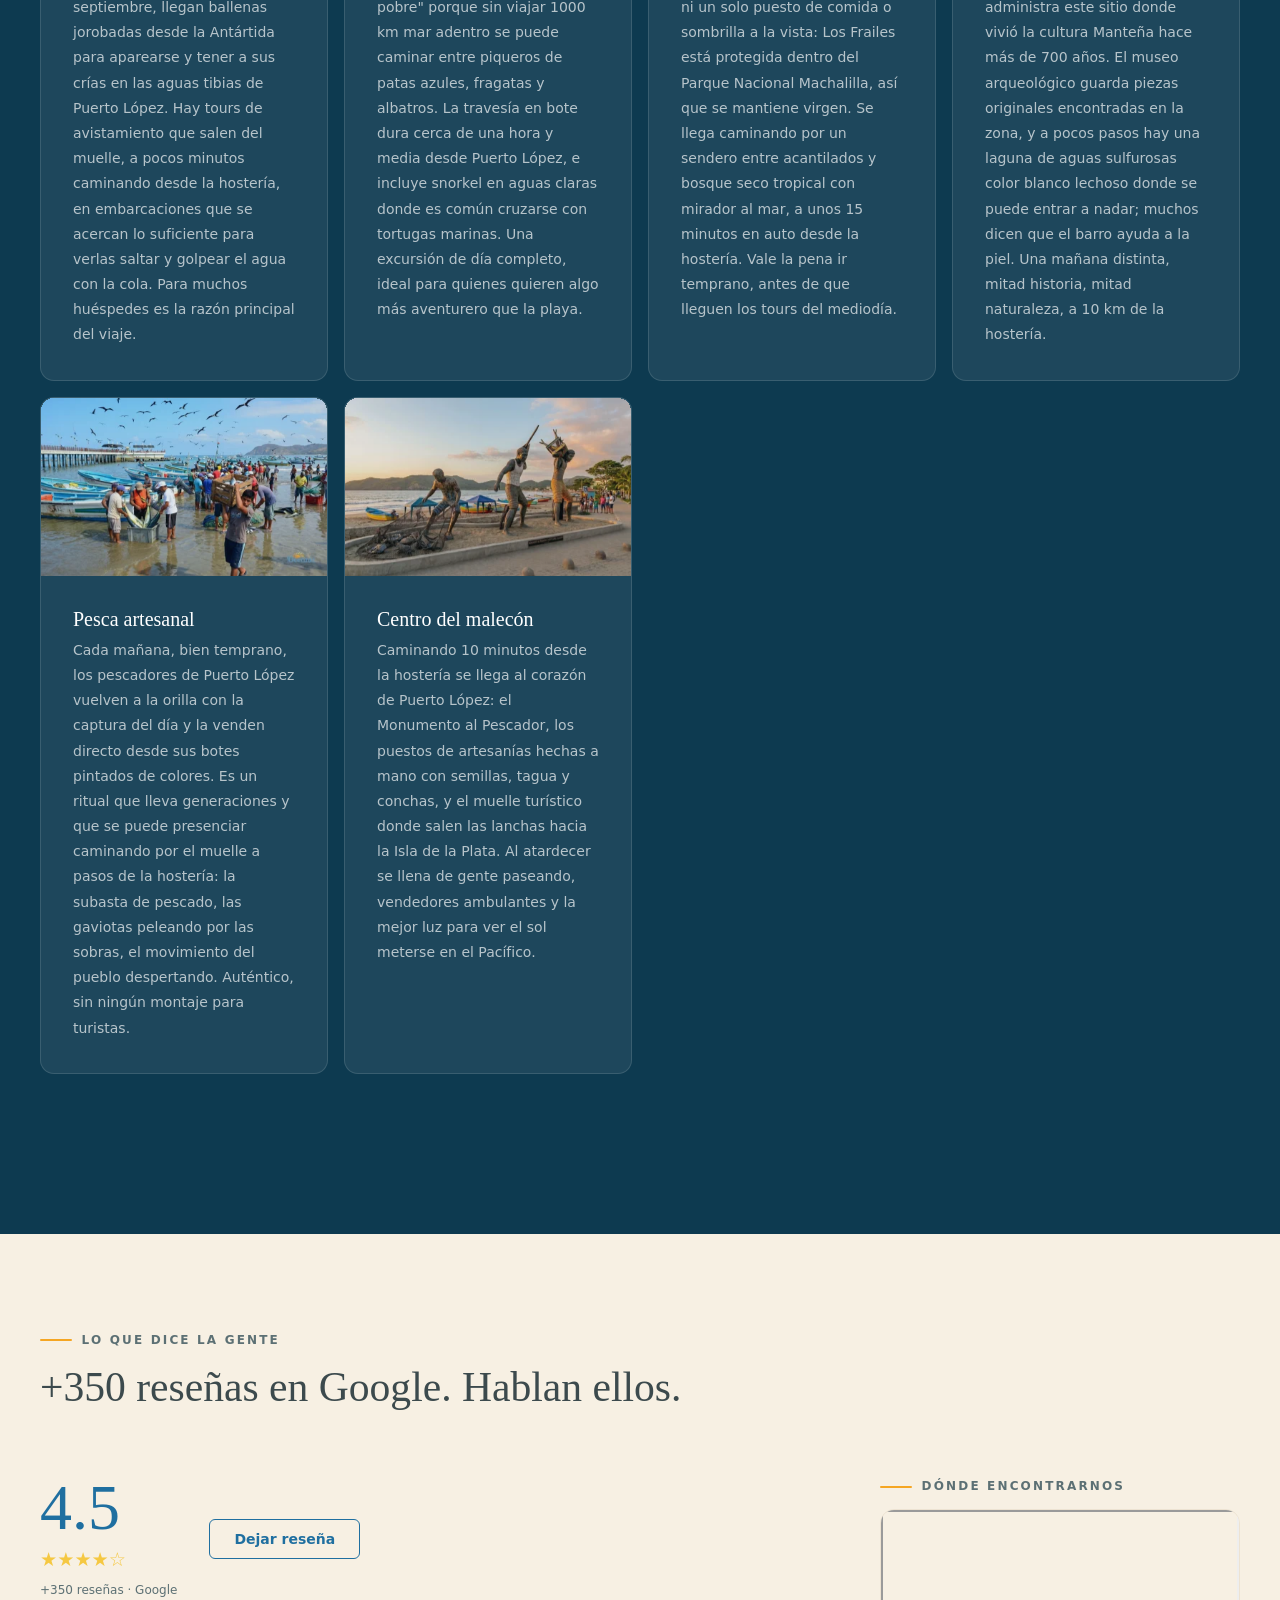
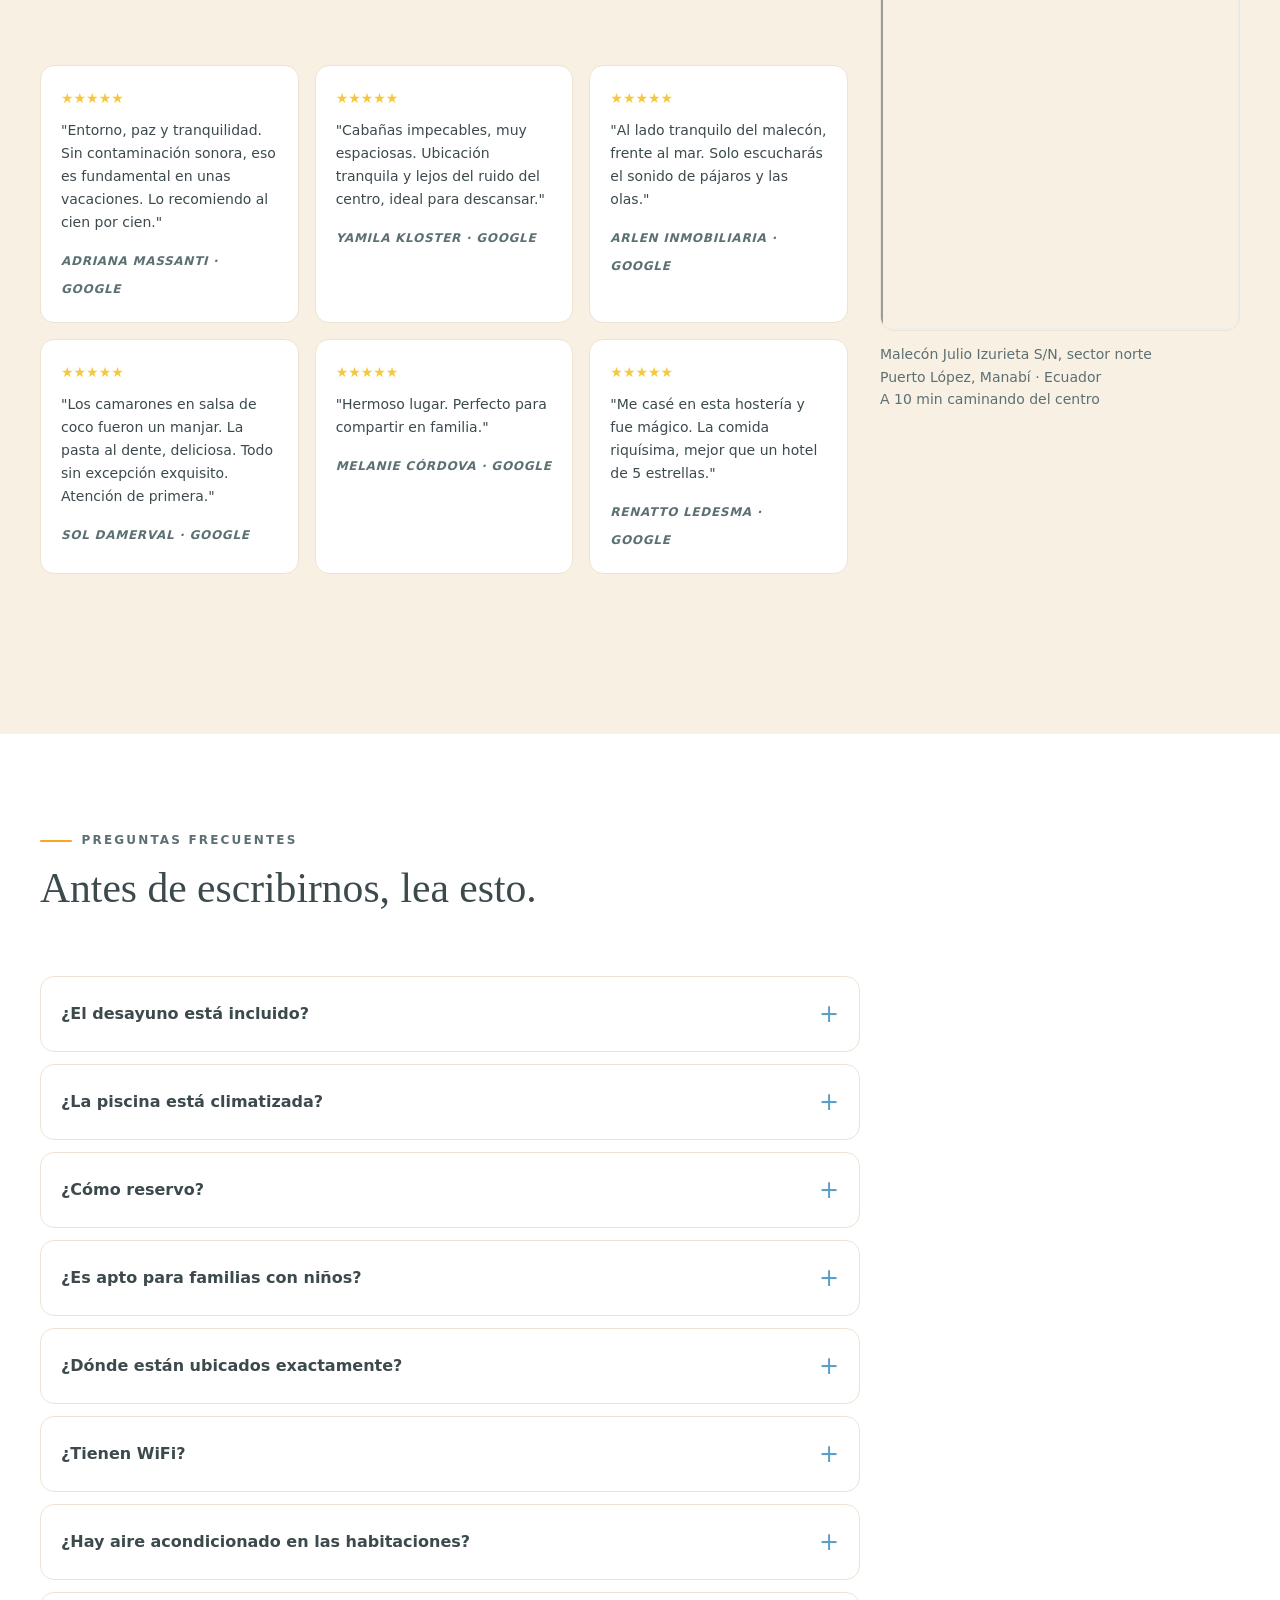
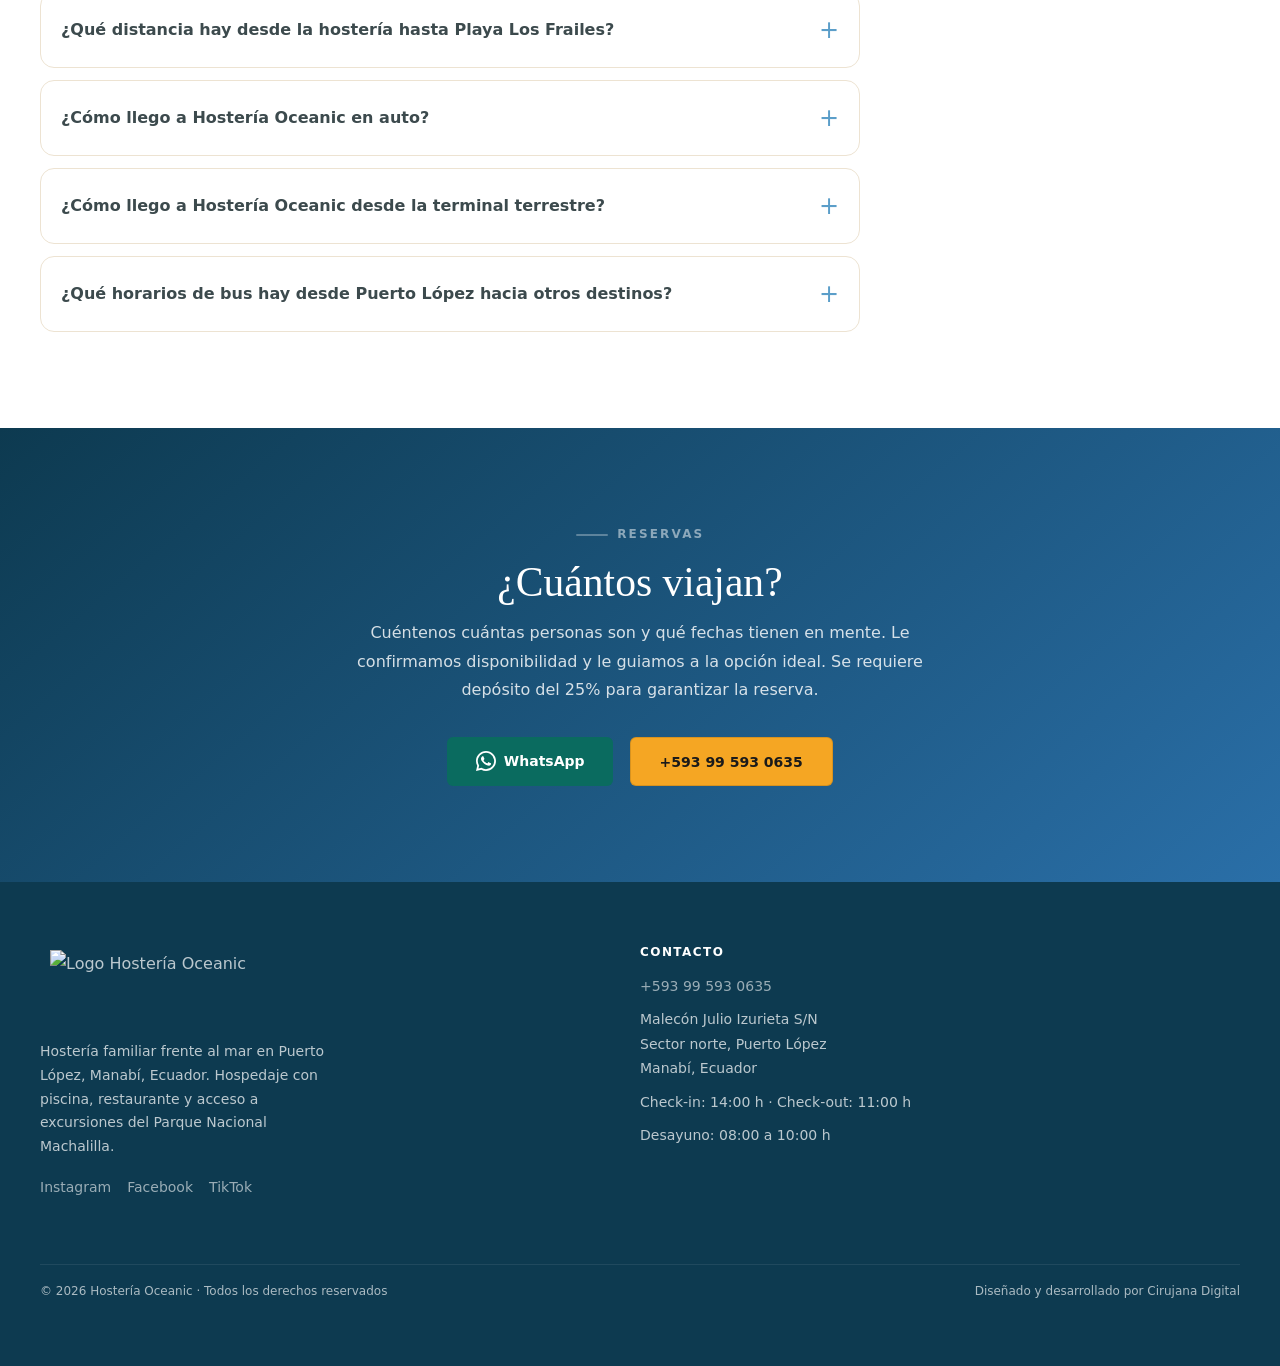
==== commit 2bab965b: "optimizando pagespeed" ====
--- a/index.html
+++ b/index.html
@@ -26,315 +26,9 @@
   <link rel="alternate" hreflang="en" href="https://www.oceanichosteria.com/en">
   <link rel="alternate" hreflang="x-default" href="https://www.oceanichosteria.com">
   <link rel="preconnect" href="https://static.cloudflareinsights.com" crossorigin>
-
-  <!-- CSS crítico inline -->
-  <style>
-    :root {
-      --sky: #5B9EC9;
-      --sky-deep: #2A6FA8;
-      --sky-night: #0D3A50;
-      --sun: #F5A623;
-      --cream: #F7F0E3;
-      --white: #fff;
-      --text: #3C4A4D;
-      --text-soft: #7A8C90
-    }
-
-    *,
-    *::before,
-    *::after {
-      box-sizing: border-box;
-      margin: 0;
-      padding: 0
-    }
-
-    html {
-      scroll-behavior: smooth
-    }
-
-    body {
-      font-family: system-ui, -apple-system, sans-serif;
-      color: var(--text);
-      background: var(--white)
-    }
-
-    /*    HERO */
-
-    .hero {
-      position: relative;
-      overflow: hidden;
-      padding-block: clamp(5rem, 12vw, 8rem);
-      padding-top: calc(66px + clamp(3rem, 8vw, 5rem));
-      min-height: clamp(480px, 56vw, 680px);
-    }
-
-    .hero-bg {
-      position: absolute;
-      inset: 0;
-      z-index: 0;
-      background: #081e2d;
-    }
-
-    .hero-bg img {
-      width: 100%;
-      height: 100%;
-      object-fit: cover;
-      object-position: center 30%;
-      aspect-ratio: 1920 / 1080;
-    }
-
-    .hero-overlay {
-      position: absolute;
-      inset: 0;
-      background: linear-gradient(100deg,
-          rgba(8, 30, 45, 0.82) 0%,
-          rgba(8, 30, 45, 0.70) 50%,
-          rgba(8, 30, 45, 0.30) 100%);
-    }
-
-    /* Layout interno: texto izq + círculos der */
-    .hero-inner {
-      position: relative;
-      z-index: 1;
-      display: grid;
-      grid-template-columns: 1fr;
-      gap: clamp(2rem, 5vw, 4rem);
-      align-items: center;
-      padding-inline: clamp(2rem, 6vw, 5rem);
-    }
-
-    @media (min-width: 900px) {
-      .hero-inner {
-        grid-template-columns: 1fr 380px;
-      }
-    }
-
-    /* ── TEXTO ─────────────────────────────────────────── */
-
-    .hero-eyebrow {
-      display: inline-block;
-      font-size: var(--t-xs);
-      font-weight: 700;
-      letter-spacing: 0.18em;
-      text-transform: uppercase;
-      color: var(--sun);
-      margin-bottom: 1rem;
-      padding-left: 2.2rem;
-      position: relative;
-    }
-
-    .hero-eyebrow::before {
-      content: '';
-      position: absolute;
-      left: 0;
-      top: 50%;
-      transform: translateY(-50%);
-      width: 1.5rem;
-      height: 2px;
-      background: var(--sun);
-      border-radius: 2px;
-    }
-
-    .hero-content {
-      padding-left: clamp(1.5rem, 5vw, 4rem);
-    }
-
-    .hero-content h1 {
-      font-family: var(--font-display);
-      font-size: clamp(2rem, 5vw, 3.25rem);
-      font-weight: 400;
-      color: #fff;
-      line-height: 1.12;
-      margin-bottom: 1.25rem;
-    }
-
-    .hero-sub {
-      font-size: var(--t-base);
-      color: rgba(255, 255, 255, 0.82);
-      line-height: 1.75;
-      max-width: 46ch;
-      margin-bottom: 2rem;
-    }
-
-    /* ── CTAs ─────────────────────────────────────────── */
-
-    .hero-actions {
-      display: flex;
-      flex-wrap: wrap;
-      gap: 0.75rem;
-      margin-bottom: 1.75rem;
-    }
-
-    /* Llamar — outline ámbar */
-    .btn-call {
-      display: inline-flex;
-      align-items: center;
-      gap: 0.5rem;
-      padding: 0.9rem 1.8rem;
-      font-family: var(--font-body);
-      font-size: var(--t-sm);
-      font-weight: 600;
-      border-radius: var(--r);
-      line-height: 1;
-      white-space: nowrap;
-      cursor: pointer;
-      background: transparent;
-      color: #fff;
-      border: 1.5px solid rgba(255, 255, 255, 0.65);
-      transition: background var(--ease), border-color var(--ease);
-    }
-
-    .btn-call:hover {
-      background: rgba(255, 255, 255, 0.12);
-      border-color: #fff;
-    }
-
-    /* ── RESEÑAS ──────────────────────────────────────── */
-
-    .hero-rating {
-      display: flex;
-      align-items: center;
-      gap: 0.6rem;
-      margin-bottom: 1.5rem;
-    }
-
-    .hero-stars {
-      color: var(--sun);
-      font-size: 1.1rem;
-      letter-spacing: 0.05em;
-      line-height: 1;
-    }
-
-    /* Media estrella: recorta la última al 50% */
-    .star-half {
-      display: inline-block;
-      width: 0.55em;
-      overflow: hidden;
-      vertical-align: top;
-    }
-
-    .hero-rating-text {
-      font-size: var(--t-sm);
-      color: rgba(255, 255, 255, 0.78);
-      font-weight: 500;
-    }
-
-    /* ── RRSS ─────────────────────────────────────────── */
-
-    .hero-social {
-      display: flex;
-      gap: 0.75rem;
-      align-items: center;
-    }
-
-    .hero-social a {
-      width: 38px;
-      height: 38px;
-      border-radius: 50%;
-      border: 1.5px solid rgba(255, 255, 255, 0.35);
-      color: rgba(255, 255, 255, 0.75);
-      display: flex;
-      align-items: center;
-      justify-content: center;
-      transition: border-color var(--ease), color var(--ease), background var(--ease);
-    }
-
-    .hero-social a:hover {
-      border-color: var(--sun);
-      color: var(--sun);
-      background: rgba(245, 166, 35, 0.1);
-    }
-
-    /* ── CÍRCULOS ─────────────────────────────────────── */
-
-    .hero-circles {
-      position: relative;
-      height: 420px;
-      display: none;
-      /* oculto en mobile */
-    }
-
-    @media (min-width: 900px) {
-      .hero-circles {
-        display: block;
-      }
-    }
-
-    .hero-circle {
-      position: absolute;
-      border-radius: 50%;
-      overflow: hidden;
-    }
-
-    /* Marco decorativo */
-    .hero-circle::before,
-    .hero-circle::after {
-      content: '';
-      position: absolute;
-      inset: 0;
-      border-radius: 50%;
-      pointer-events: none;
-      z-index: 2;
-    }
-
-    /* Anillo exterior ámbar */
-    .hero-circle::before {
-      box-shadow: 0 0 0 3px rgba(245, 166, 35, 0.55),
-        0 0 0 8px rgba(245, 166, 35, 0.12);
-    }
-
-    /* Sombra profunda */
-    .hero-circle::after {
-      box-shadow: inset 0 0 24px rgba(8, 30, 45, 0.30);
-    }
-
-    .hero-circle img {
-      width: 100%;
-      height: 100%;
-      object-fit: cover;
-      border-radius: 50%;
-      display: block;
-    }
-
-    /* Círculo principal — más grande, arriba a la izquierda */
-    .hero-circle--top {
-      width: 300px;
-      height: 300px;
-      top: 0;
-      left: 0;
-      z-index: 1;
-    }
-
-    /* Círculo secundario — más pequeño, abajo a la derecha, solapado */
-    .hero-circle--bottom {
-      width: 220px;
-      height: 220px;
-      bottom: 0;
-      right: 0;
-      z-index: 2;
-    }
-
-    .hero-circle--bottom::before {
-      box-shadow: 0 0 0 3px rgba(91, 158, 201, 0.65),
-        0 0 0 8px rgba(91, 158, 201, 0.12);
-    }
-
-    .hero-circles::after {
-      content: '';
-      position: absolute;
-      top: 145px;
-      left: 145px;
-      right: 115px;
-      bottom: 115px;
-      border: 1px dashed rgba(245, 166, 35, 0.2);
-      border-radius: 50%;
-      pointer-events: none;
-      z-index: 0;
-    }
-  </style>
-  <link rel="preload" href="style.css" as="style" onload="this.onload=null;this.rel='stylesheet'">
-  <noscript><link rel="stylesheet" href="style.css"></noscript>
-  <link rel="preload" as="image" imagesrcset="/img/hero-oceanic-sm.webp 640w, /img/hero-oceanic-md.webp 1280w, /img/hero-oceanic-large.webp 1920w"
+  <link rel="stylesheet" href="style.css">
+  <link rel="preload" as="image"
+    imagesrcset="/img/hero-oceanic-sm.webp 640w, /img/hero-oceanic-md.webp 1280w, /img/hero-oceanic-large.webp 1920w"
     imagesizes="100vw" fetchpriority="high">
 
   <!-- Schema JSON-LD  -->
@@ -553,9 +247,11 @@
     <section class="hero" aria-labelledby="hero-h1">
       <div class="hero-bg">
         <img id="heroImg" src="img/hero-oceanic-md.webp"
-          srcset="/img/hero-oceanic-sm.webp 640w, /img/hero-oceanic-md.webp 1280w, /img/hero-oceanic-large.webp 1920w" sizes="100vw"
+          srcset="/img/hero-oceanic-sm.webp 640w, /img/hero-oceanic-md.webp 1280w, /img/hero-oceanic-large.webp 1920w"
+          sizes="100vw"
           alt="Vista aérea de Hostería Oceanic — cabañas con techos de teja, piscina azul y jardines tropicales frente al Pacífico en Puerto López, Manabí, Ecuador"
-          width="1920" height="1080" fetchpriority="high" loading="eager" decoding="sync" style="aspect-ratio:1920/1080;">
+          width="1920" height="1080" fetchpriority="high" loading="eager" decoding="sync"
+          style="aspect-ratio:1920/1080;">
         <div class="hero-overlay"></div>
       </div>
 
--- a/style.css
+++ b/style.css
@@ -333,8 +333,9 @@
 .hero {
   position: relative;
   overflow: hidden;
-  padding-block: clamp(1rem, 12vw, 8rem);
+  padding-block: clamp(5rem, 12vw, 8rem);
   padding-top: calc(66px + clamp(3rem, 8vw, 5rem));
+  min-height: clamp(480px, 56vw, 680px);
 }
 
 /* Imagen de fondo */
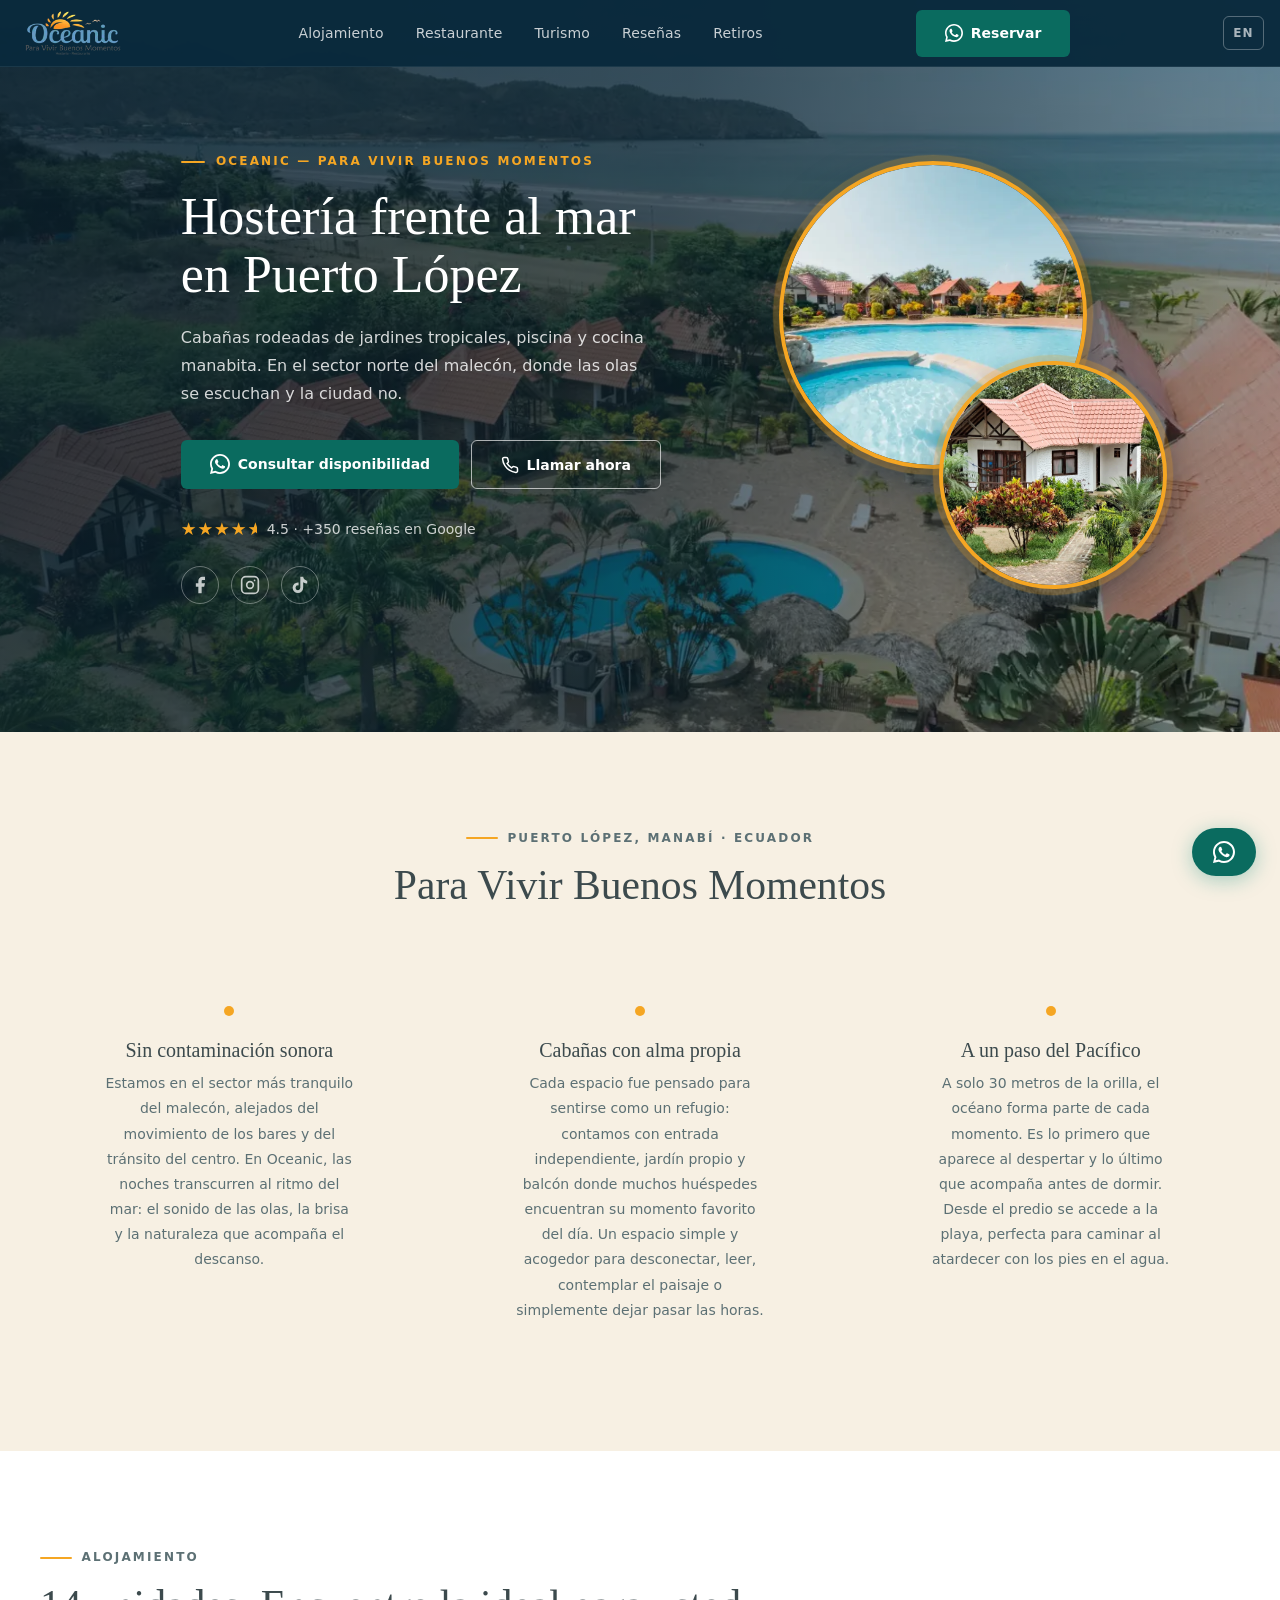
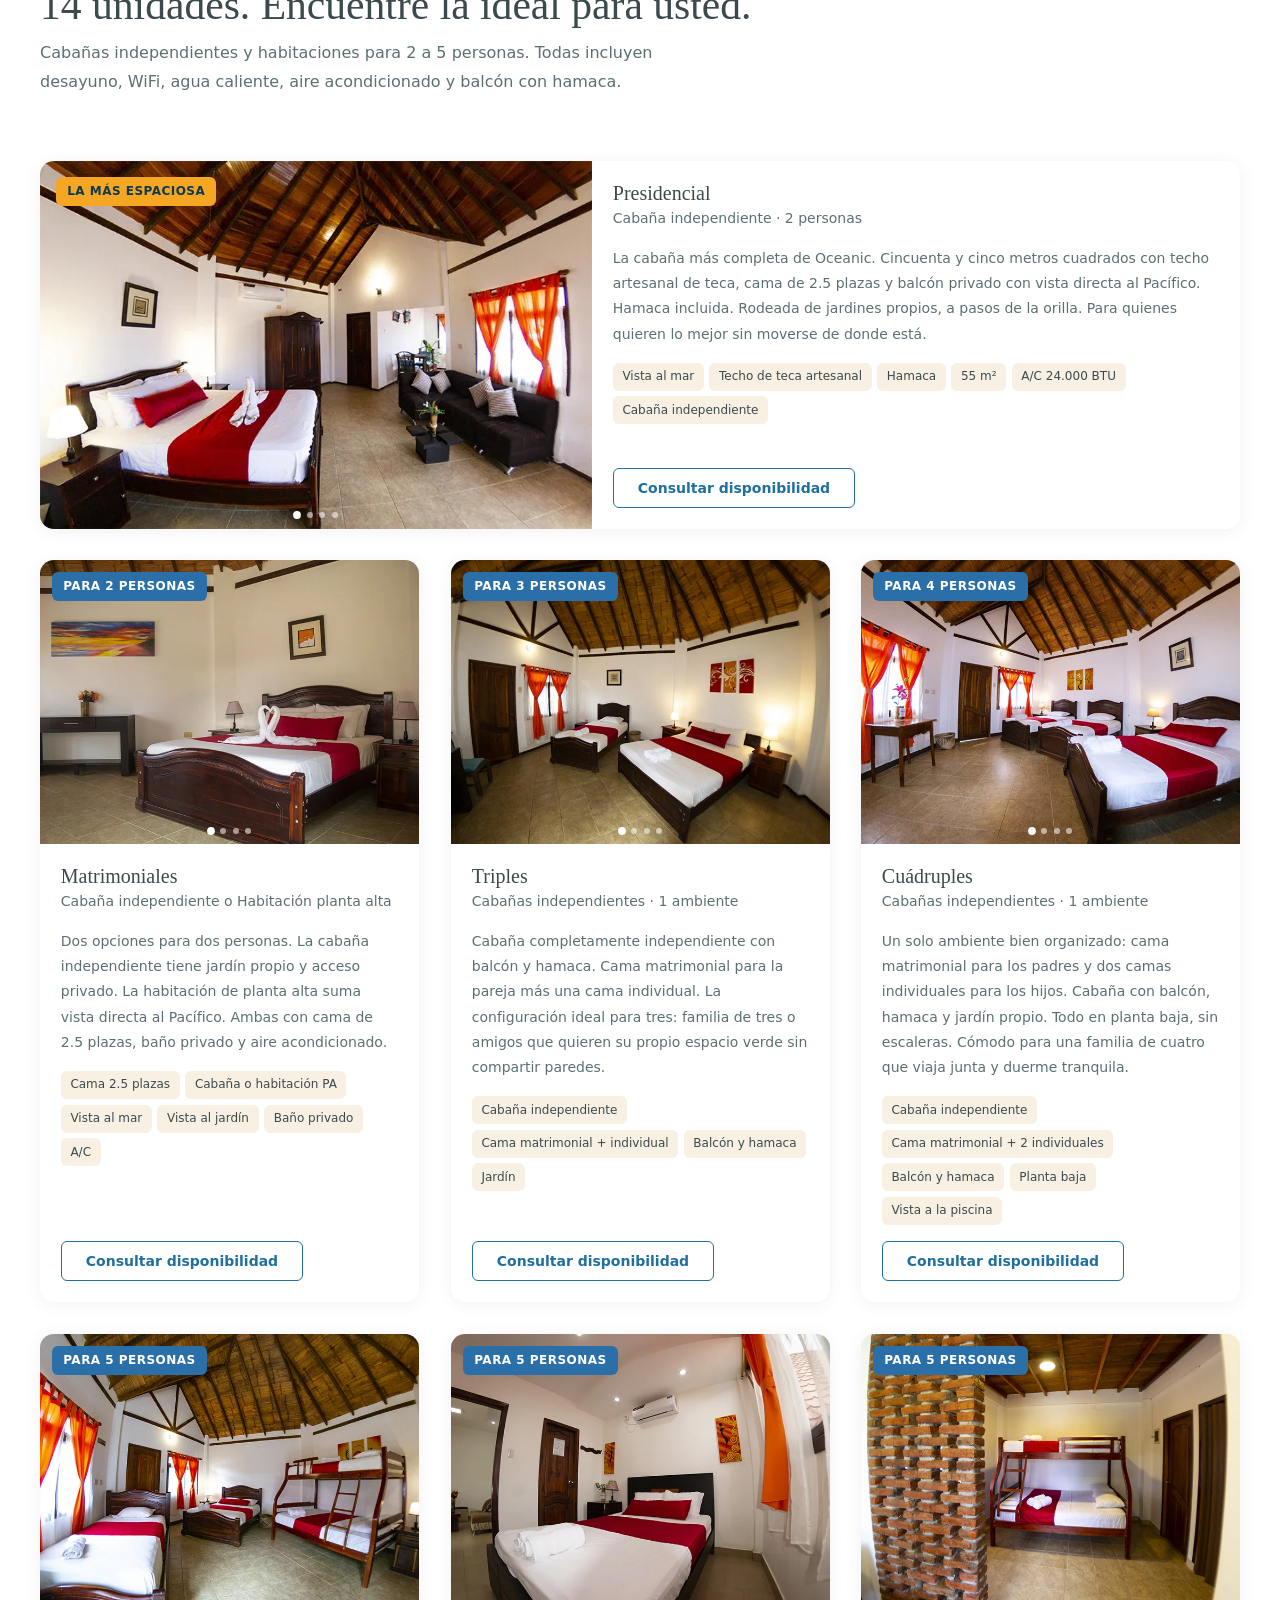
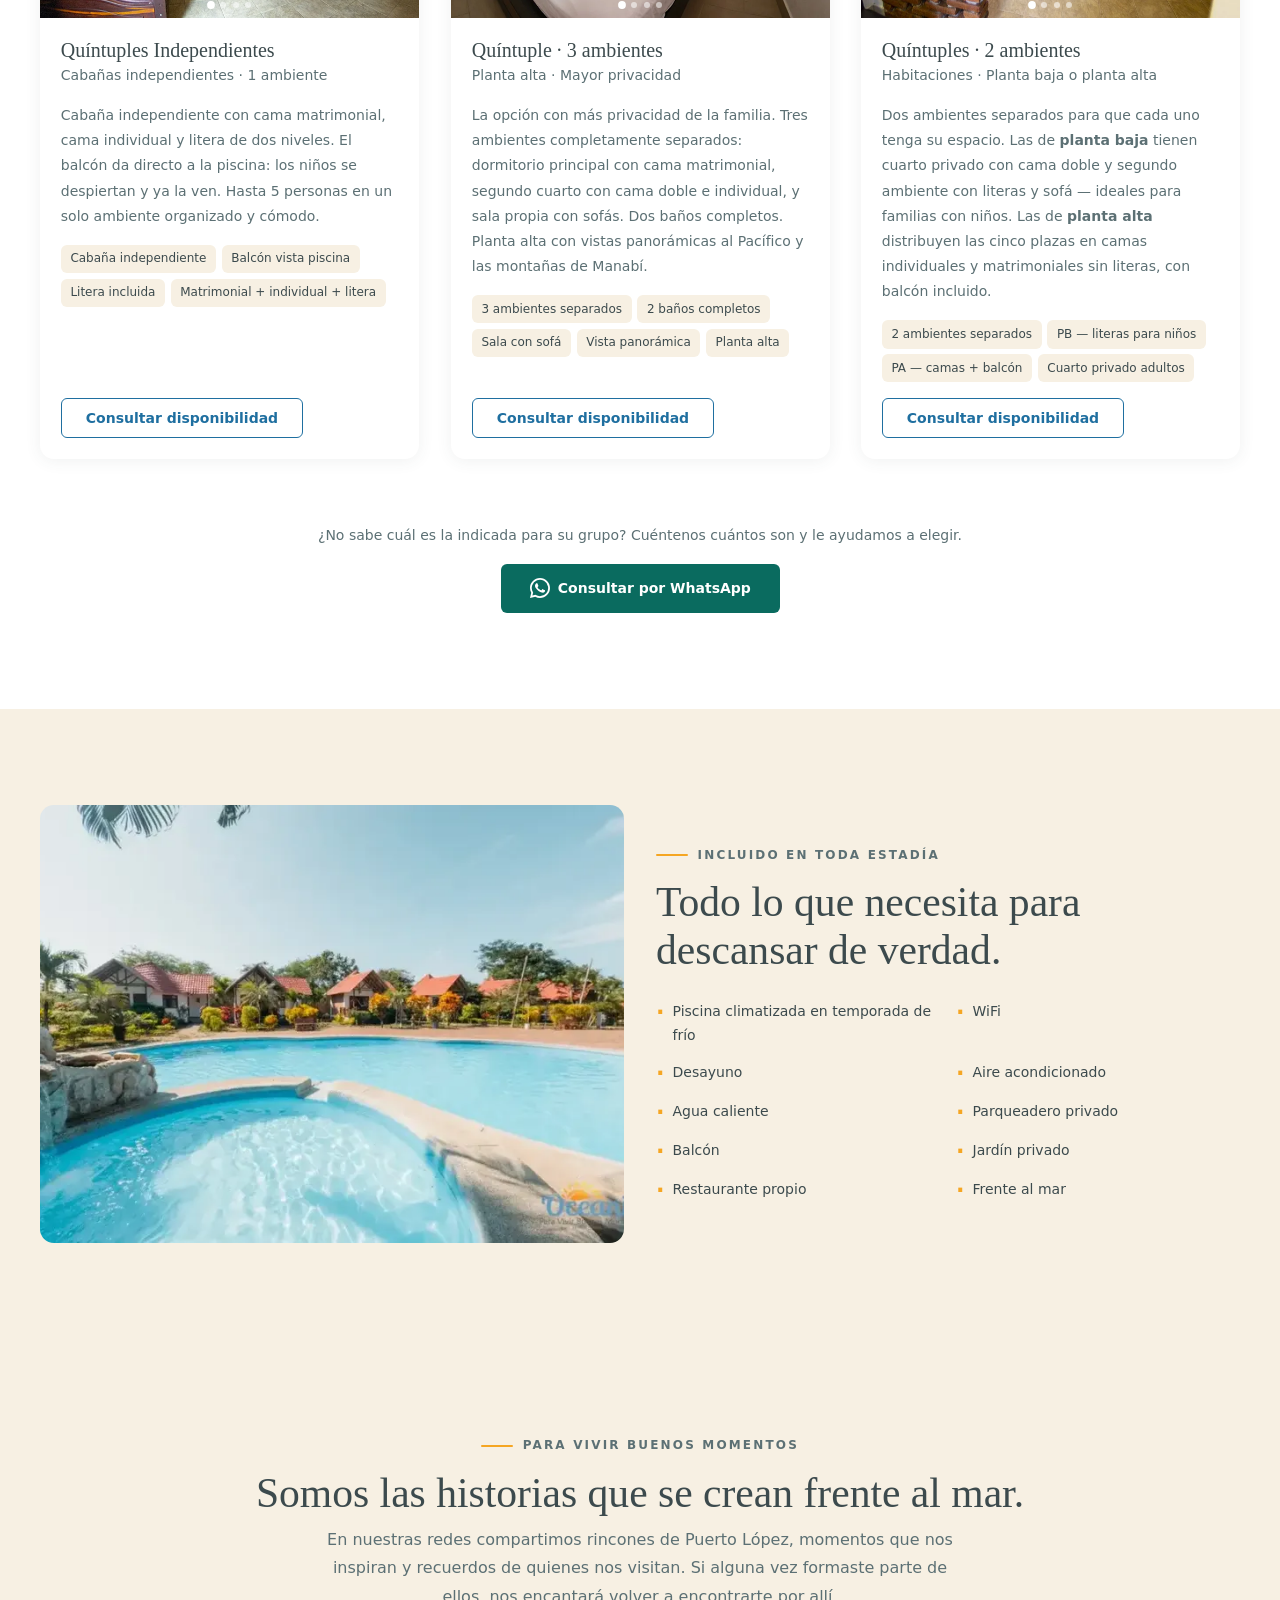
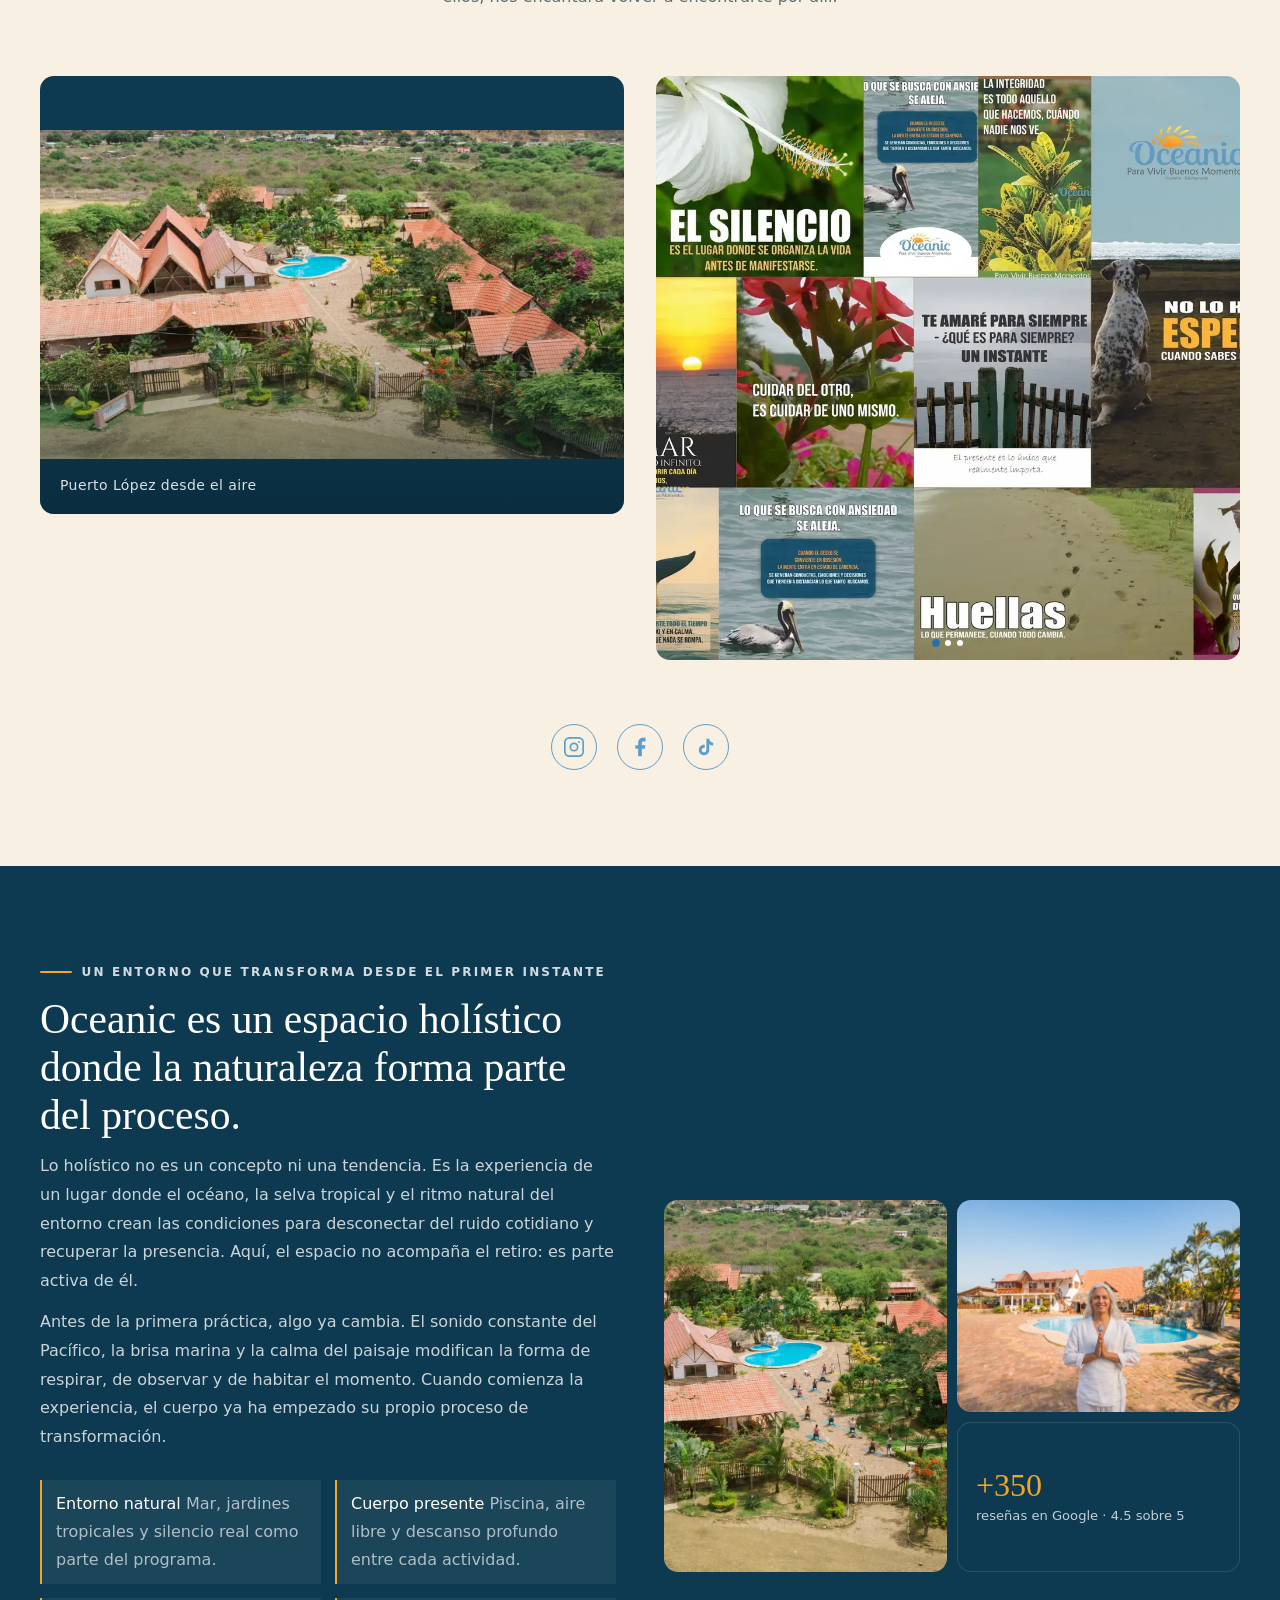
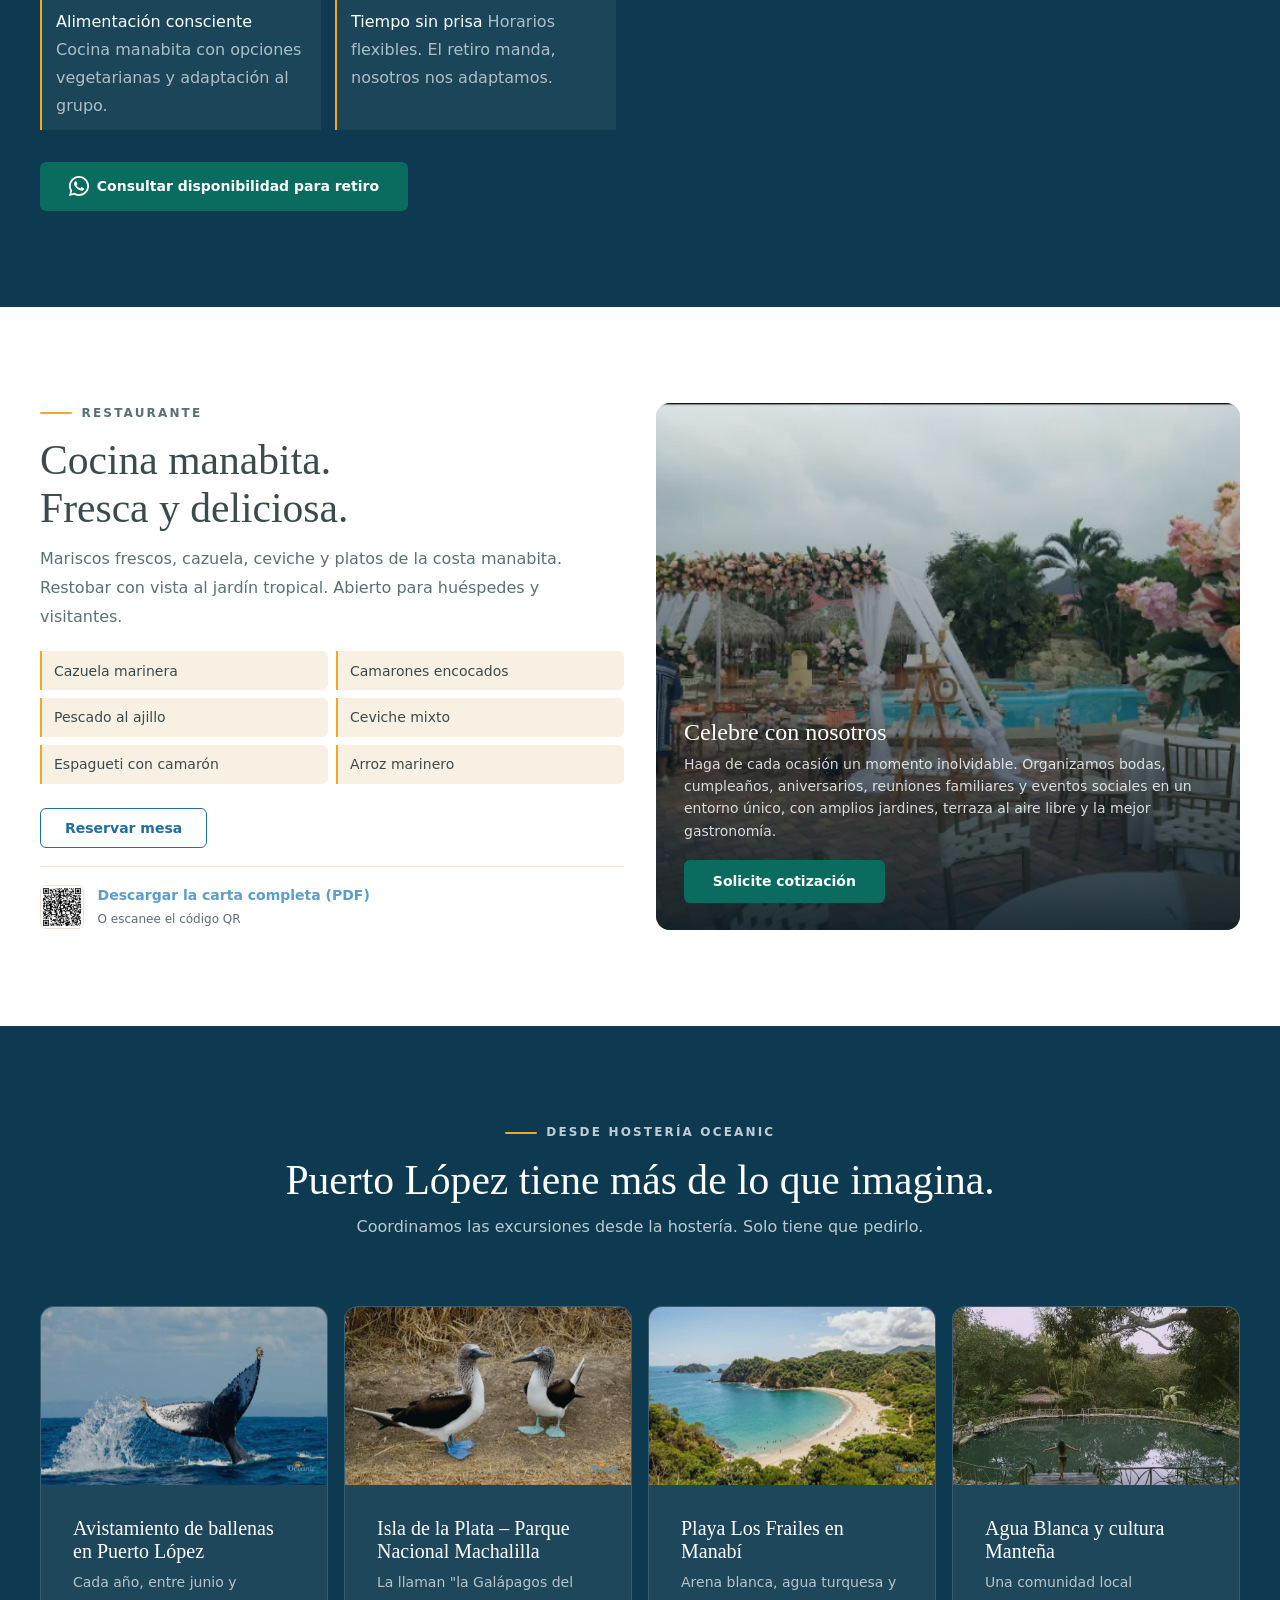
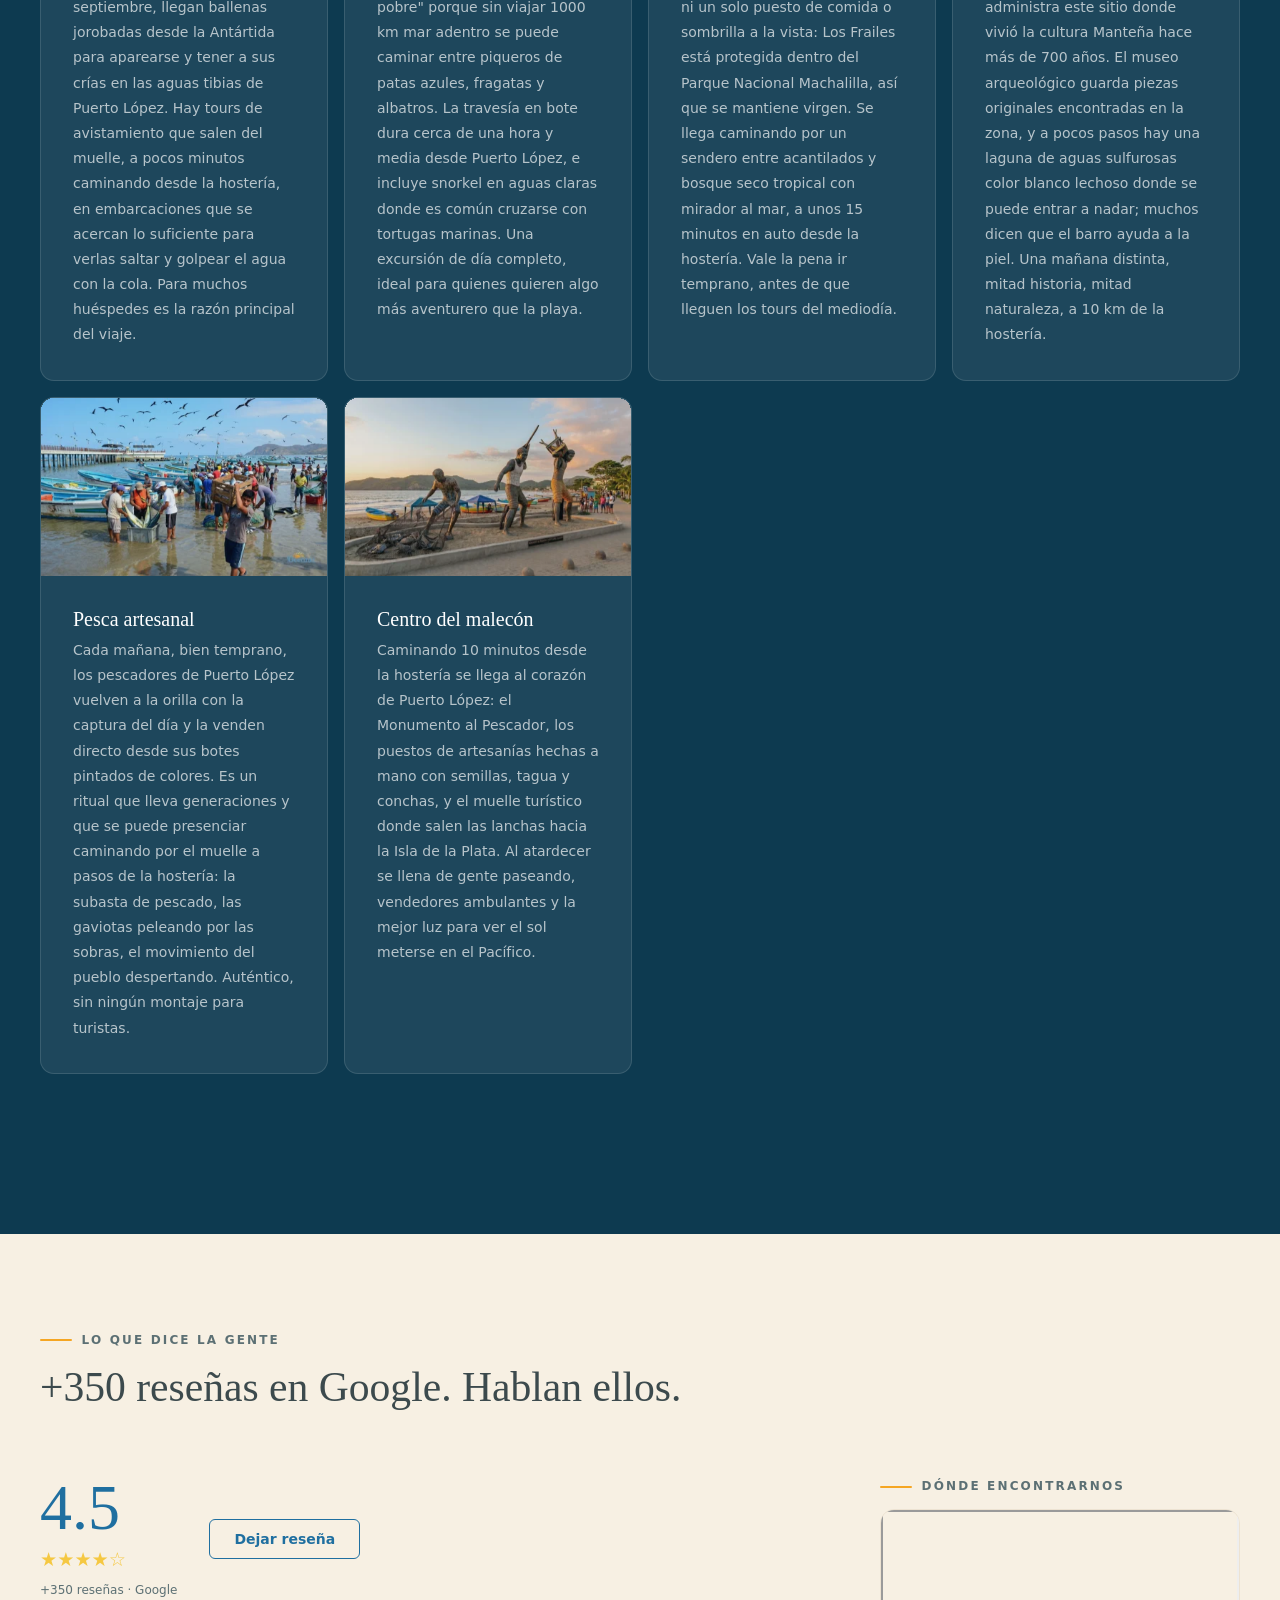
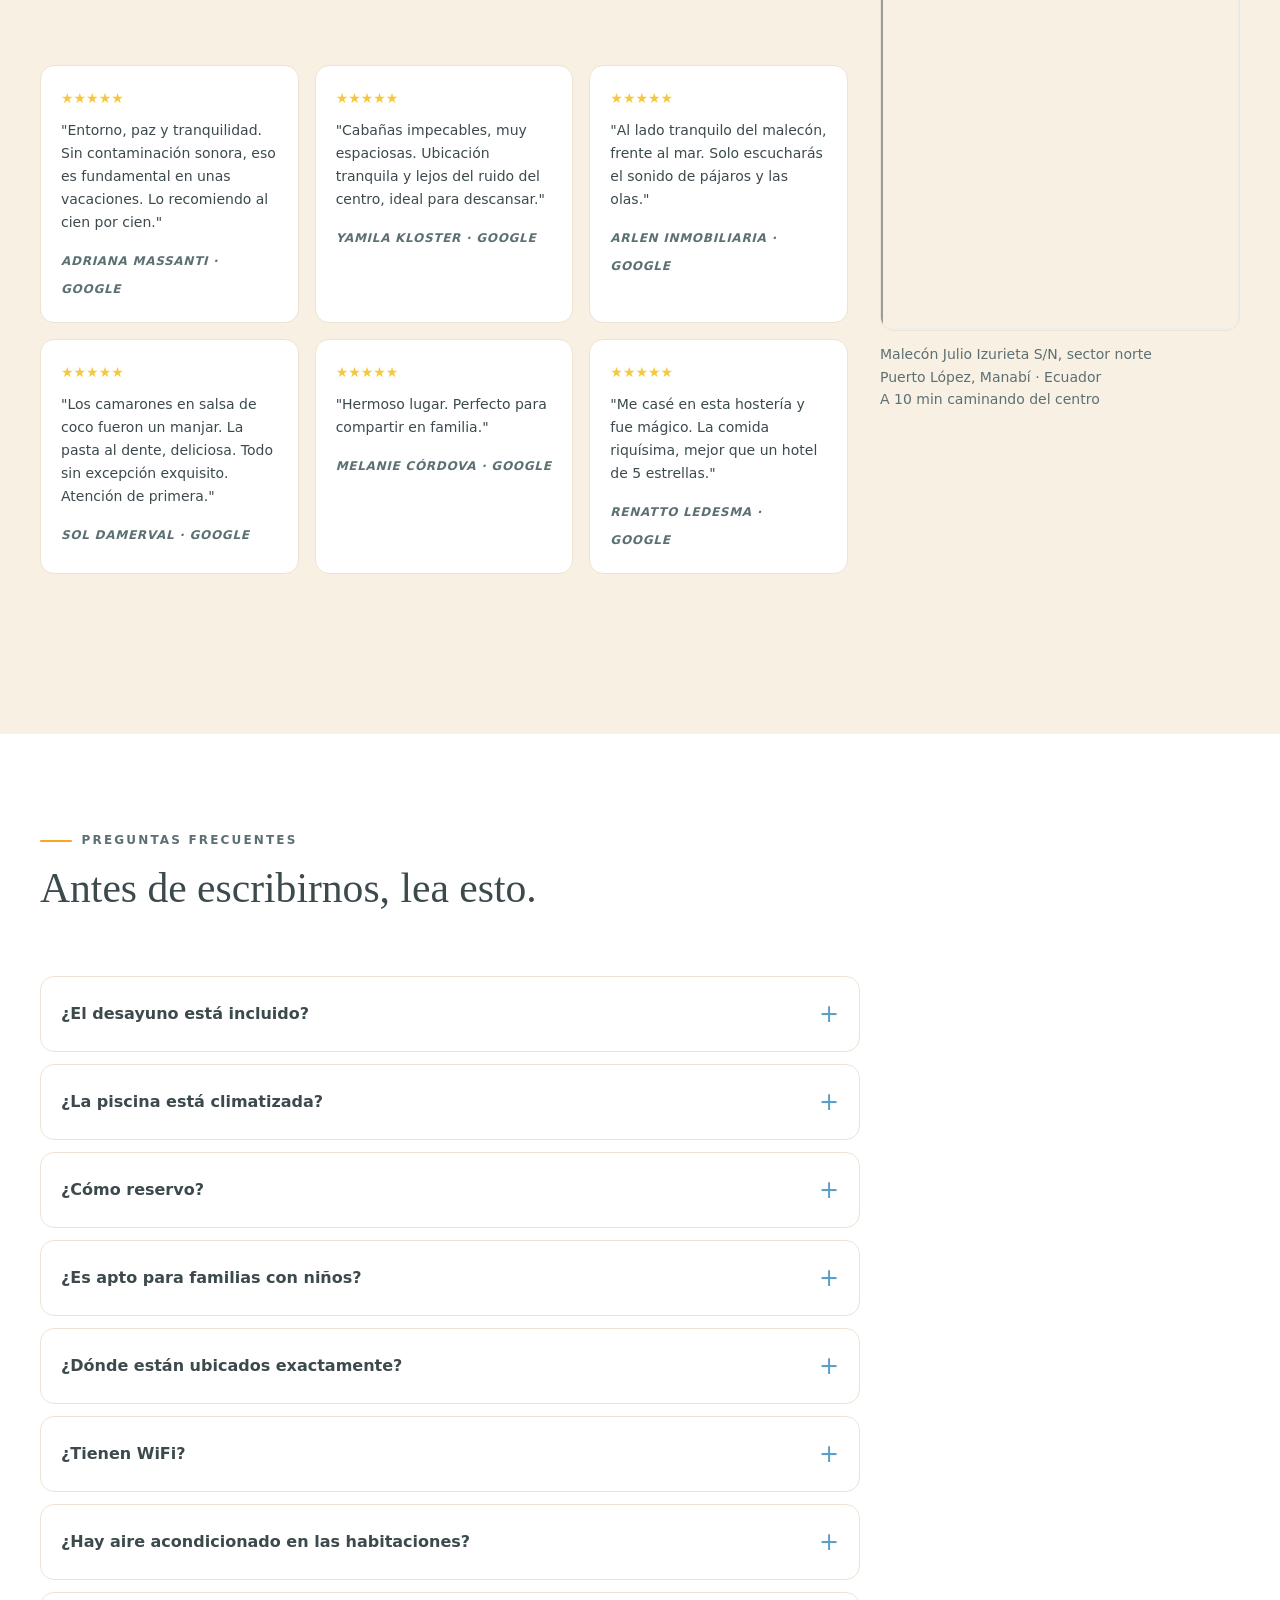
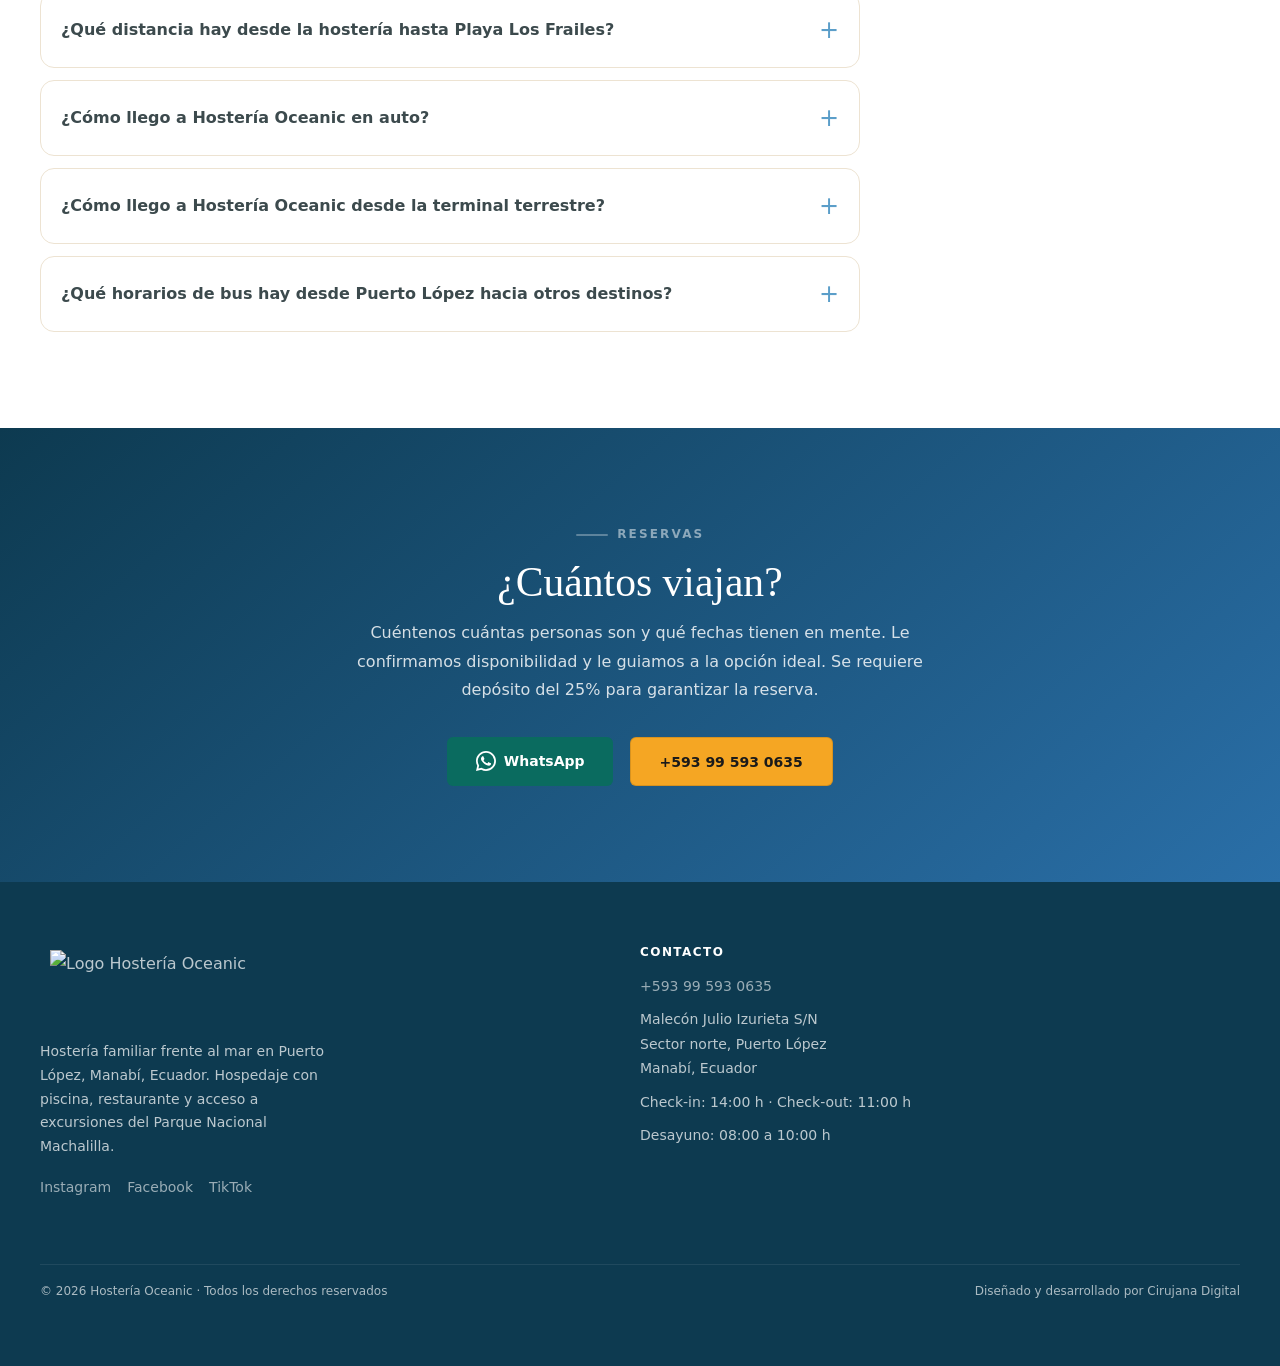
==== commit 6dc4ef1f: "mejorando performance" ====
--- a/index.html
+++ b/index.html
@@ -25,10 +25,11 @@
   <link rel="alternate" hreflang="es" href="https://www.oceanichosteria.com">
   <link rel="alternate" hreflang="en" href="https://www.oceanichosteria.com/en">
   <link rel="alternate" hreflang="x-default" href="https://www.oceanichosteria.com">
-  <link rel="preconnect" href="https://static.cloudflareinsights.com" crossorigin>
-  <link rel="stylesheet" href="style.css">
+  <link rel="preload" href="style.css" as="style">
+  <link rel="stylesheet" href="style.css" media="print" onload="this.media='all'; this.onload=null;">
+  <noscript><link rel="stylesheet" href="style.css"></noscript>
   <link rel="preload" as="image"
-    imagesrcset="/img/hero-oceanic-sm.webp 640w, /img/hero-oceanic-md.webp 1280w, /img/hero-oceanic-large.webp 1920w"
+    imagesrcset="/img/hero-oceanic-sm.webp 640w, /img/hero-oceanic-750.webp 750w, /img/hero-oceanic-md.webp 1280w, /img/hero-oceanic-large.webp 1920w"
     imagesizes="100vw" fetchpriority="high">
 
   <!-- Schema JSON-LD  -->
@@ -247,7 +248,7 @@
     <section class="hero" aria-labelledby="hero-h1">
       <div class="hero-bg">
         <img id="heroImg" src="img/hero-oceanic-md.webp"
-          srcset="/img/hero-oceanic-sm.webp 640w, /img/hero-oceanic-md.webp 1280w, /img/hero-oceanic-large.webp 1920w"
+          srcset="/img/hero-oceanic-sm.webp 640w, /img/hero-oceanic-750.webp 750w, /img/hero-oceanic-md.webp 1280w, /img/hero-oceanic-large.webp 1920w"
           sizes="100vw"
           alt="Vista aérea de Hostería Oceanic — cabañas con techos de teja, piscina azul y jardines tropicales frente al Pacífico en Puerto López, Manabí, Ecuador"
           width="1920" height="1080" fetchpriority="high" loading="eager" decoding="sync"
--- a/style.css
+++ b/style.css
@@ -198,9 +198,7 @@
   inset-block-start: 0;
   inset-inline: 0;
   z-index: 200;
-  background: rgba(10, 42, 60, 0.92);
-  backdrop-filter: blur(12px);
-  -webkit-backdrop-filter: blur(12px);
+  background: rgba(10, 42, 60, 0.97);
   border-bottom: 1px solid rgba(255, 255, 255, 0.07);
   transition: box-shadow var(--ease);
 }
--- a/style.css
+++ b/style.css
@@ -198,9 +198,7 @@
   inset-block-start: 0;
   inset-inline: 0;
   z-index: 200;
-  background: rgba(10, 42, 60, 0.92);
-  backdrop-filter: blur(12px);
-  -webkit-backdrop-filter: blur(12px);
+  background: rgba(10, 42, 60, 0.97);
   border-bottom: 1px solid rgba(255, 255, 255, 0.07);
   transition: box-shadow var(--ease);
 }
--- a/style.css
+++ b/style.css
@@ -198,9 +198,7 @@
   inset-block-start: 0;
   inset-inline: 0;
   z-index: 200;
-  background: rgba(10, 42, 60, 0.92);
-  backdrop-filter: blur(12px);
-  -webkit-backdrop-filter: blur(12px);
+  background: rgba(10, 42, 60, 0.97);
   border-bottom: 1px solid rgba(255, 255, 255, 0.07);
   transition: box-shadow var(--ease);
 }
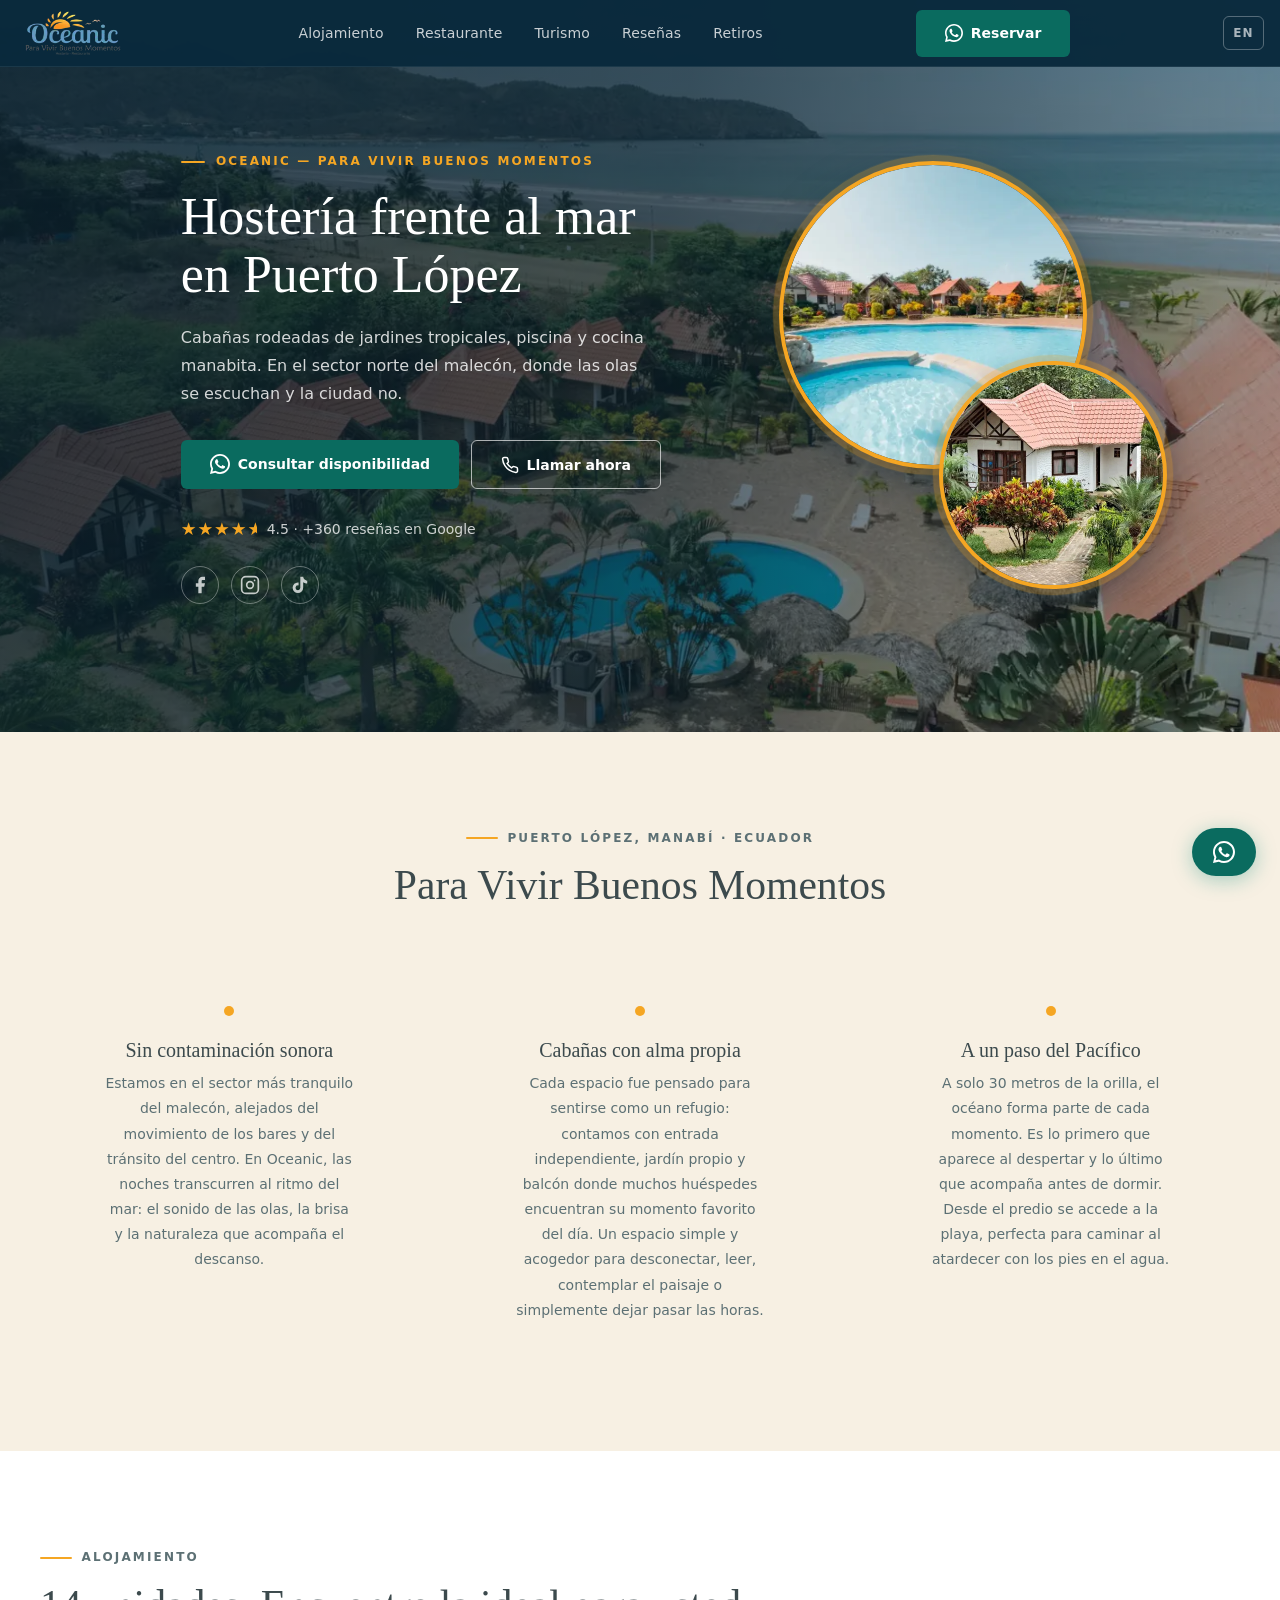
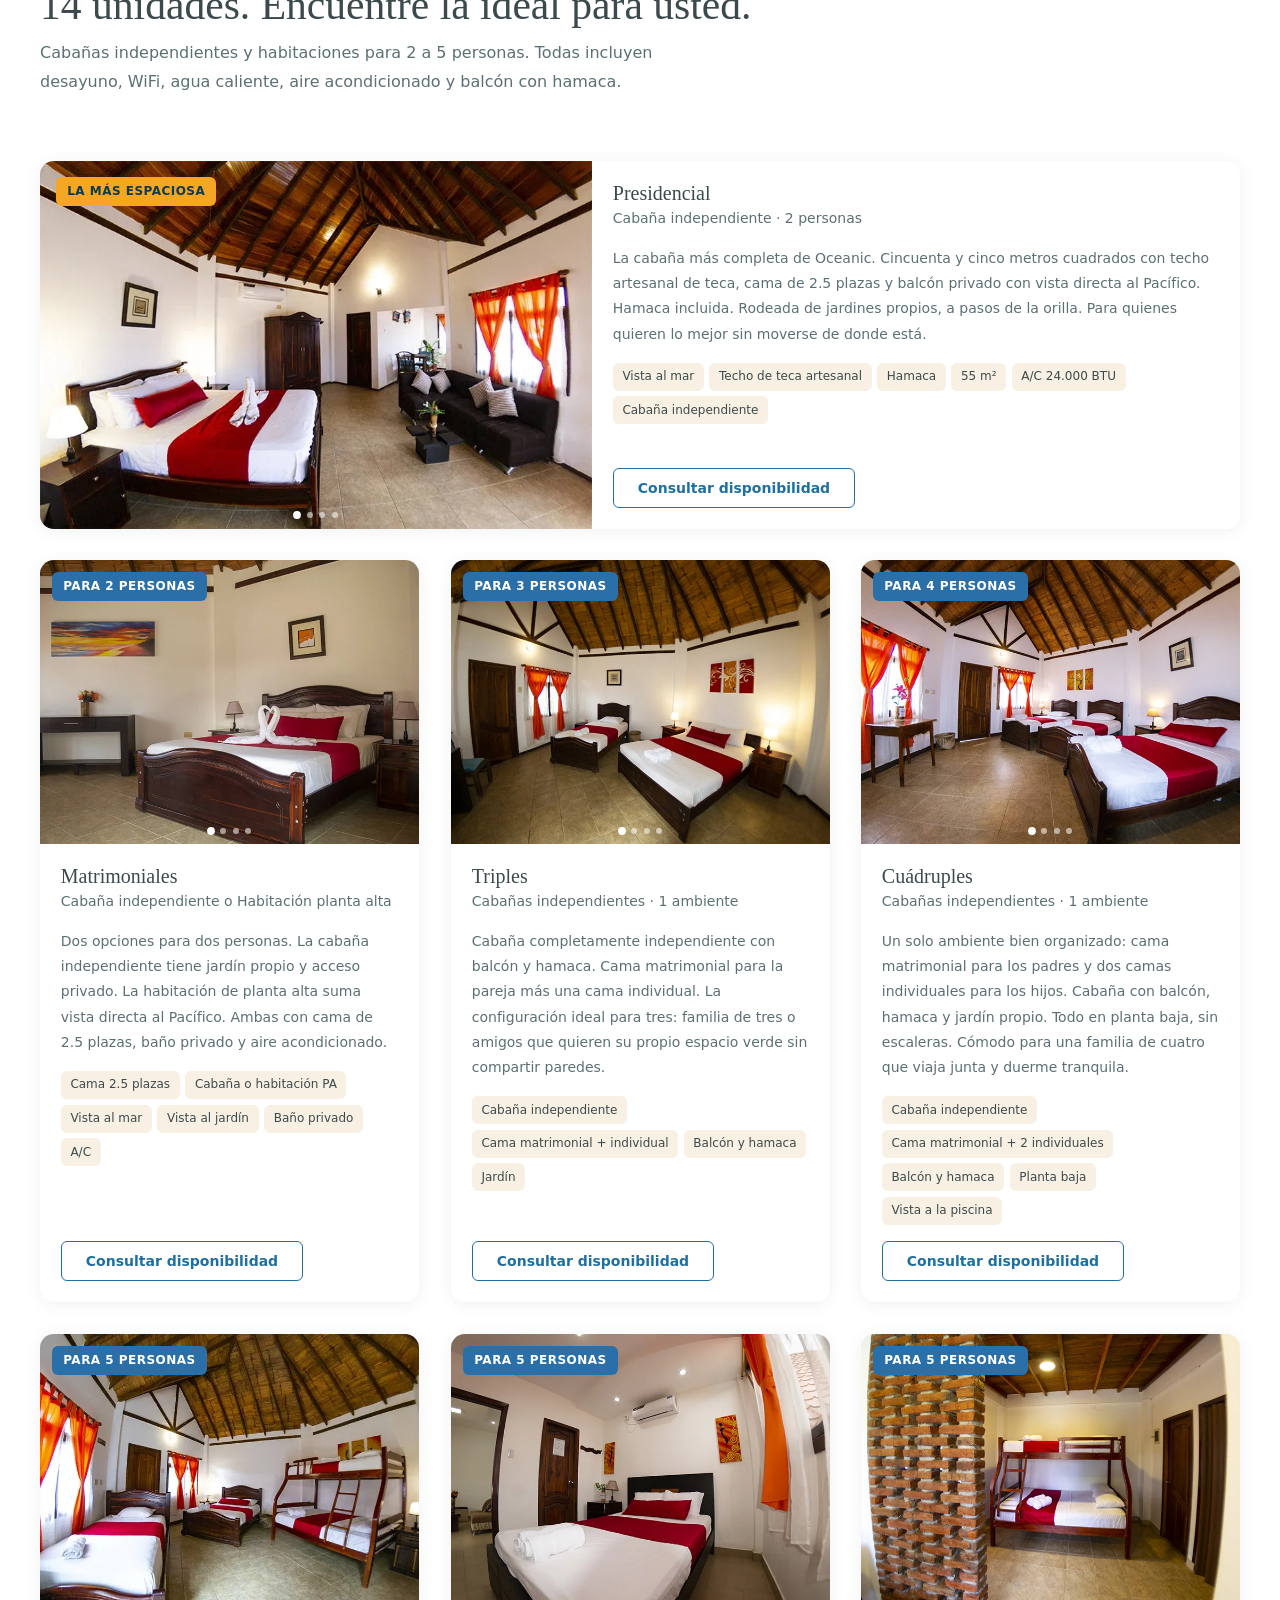
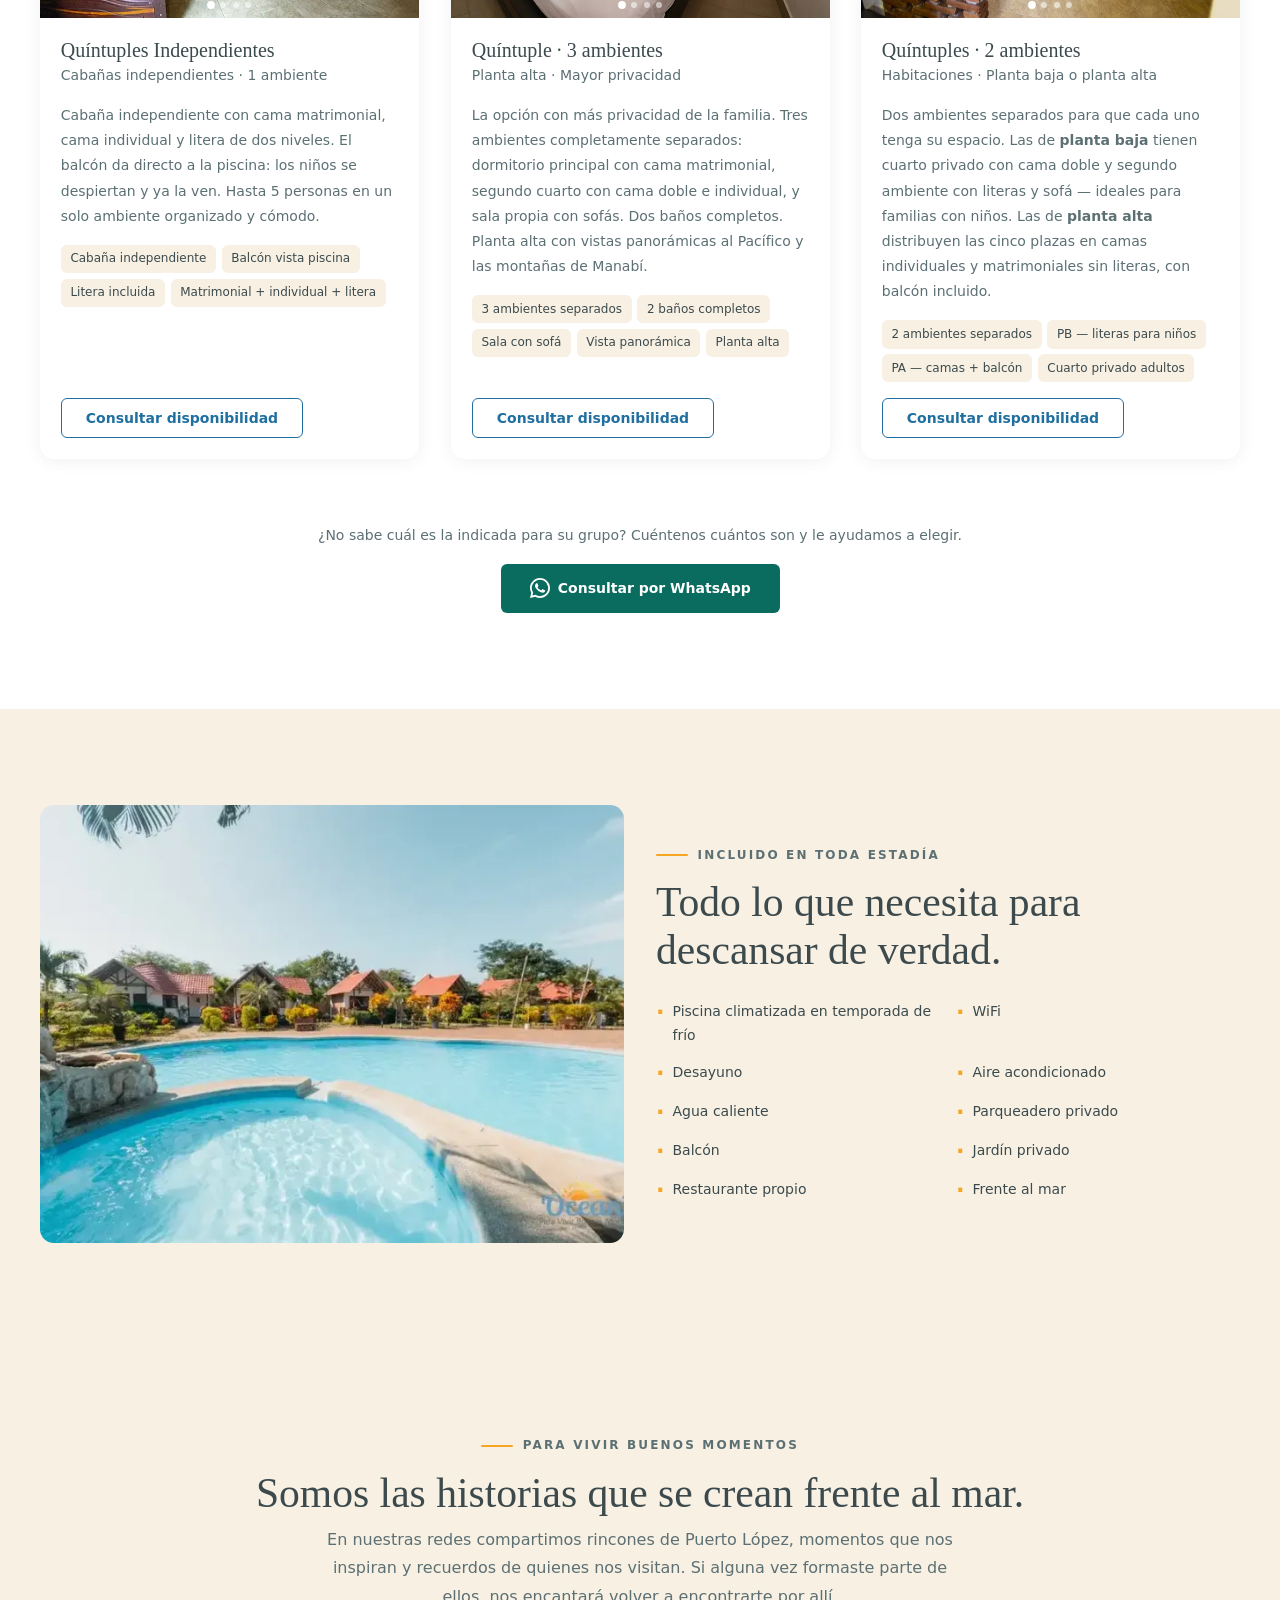
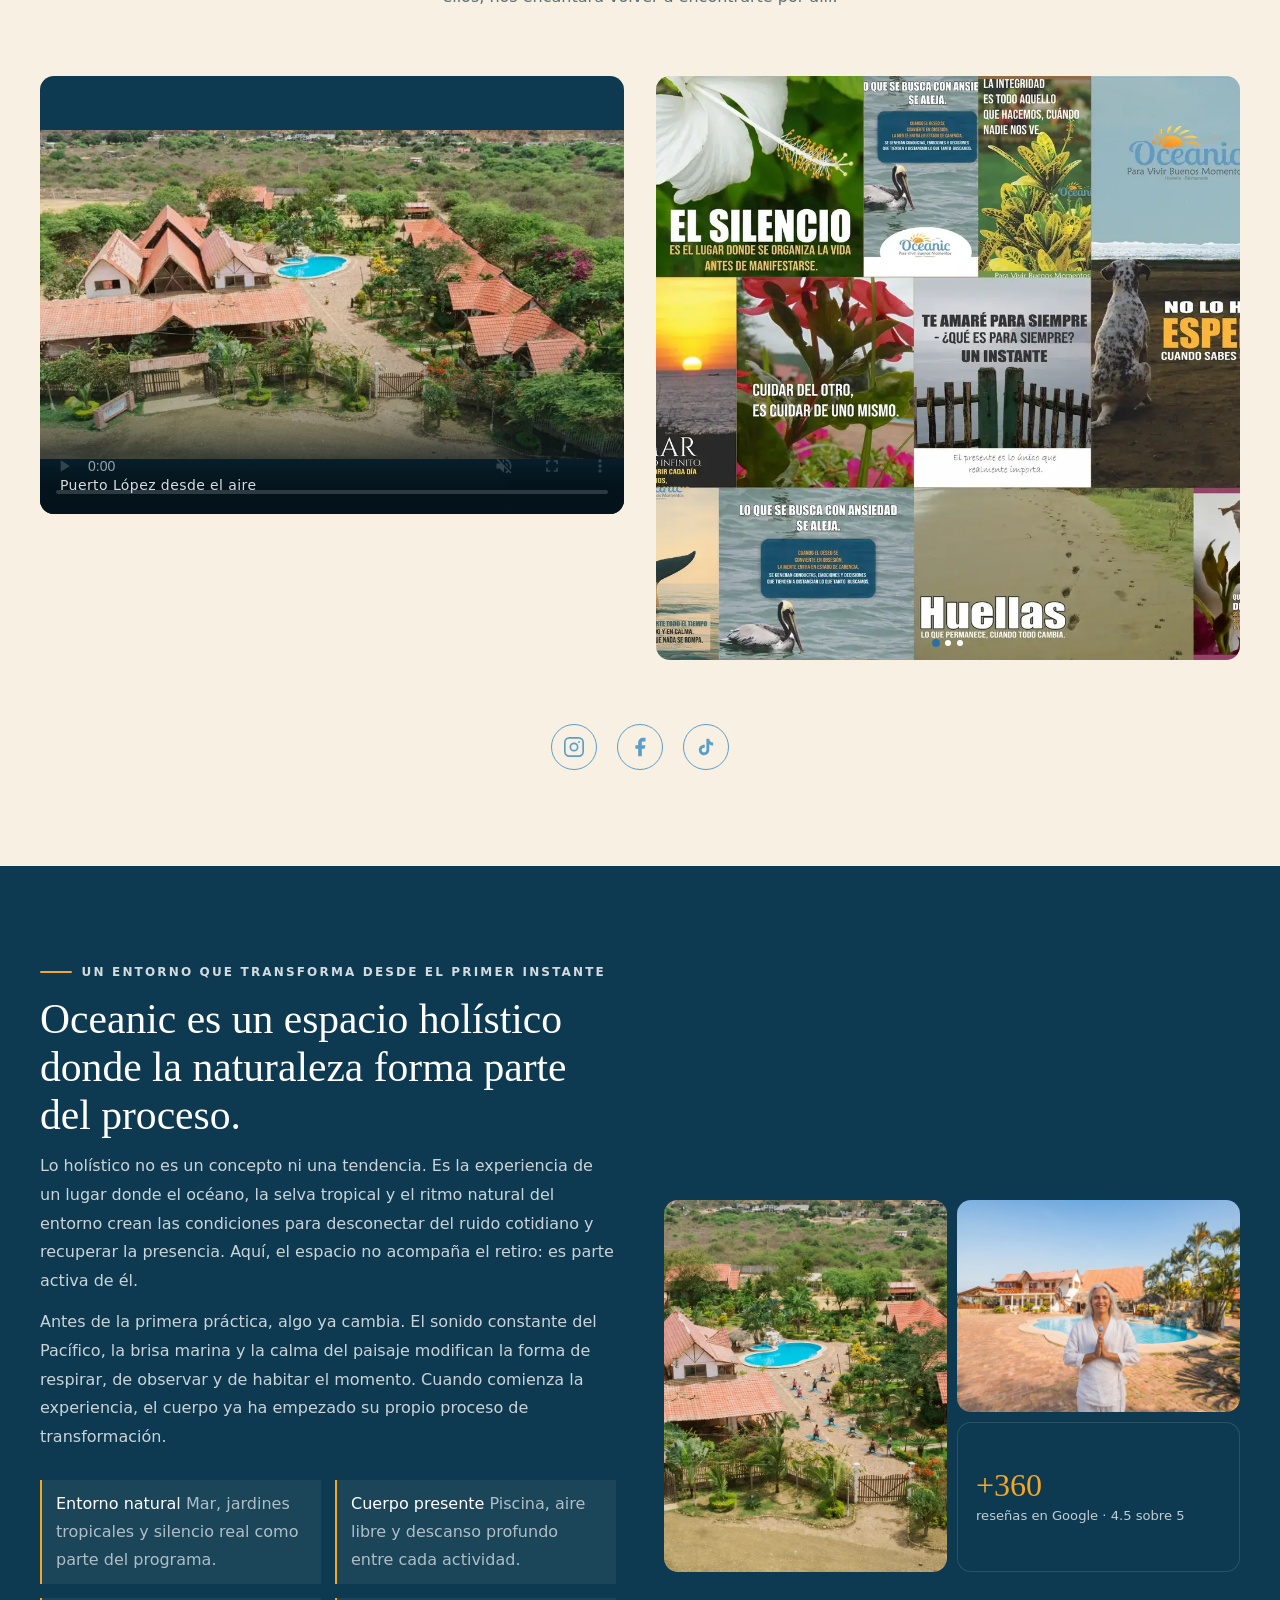
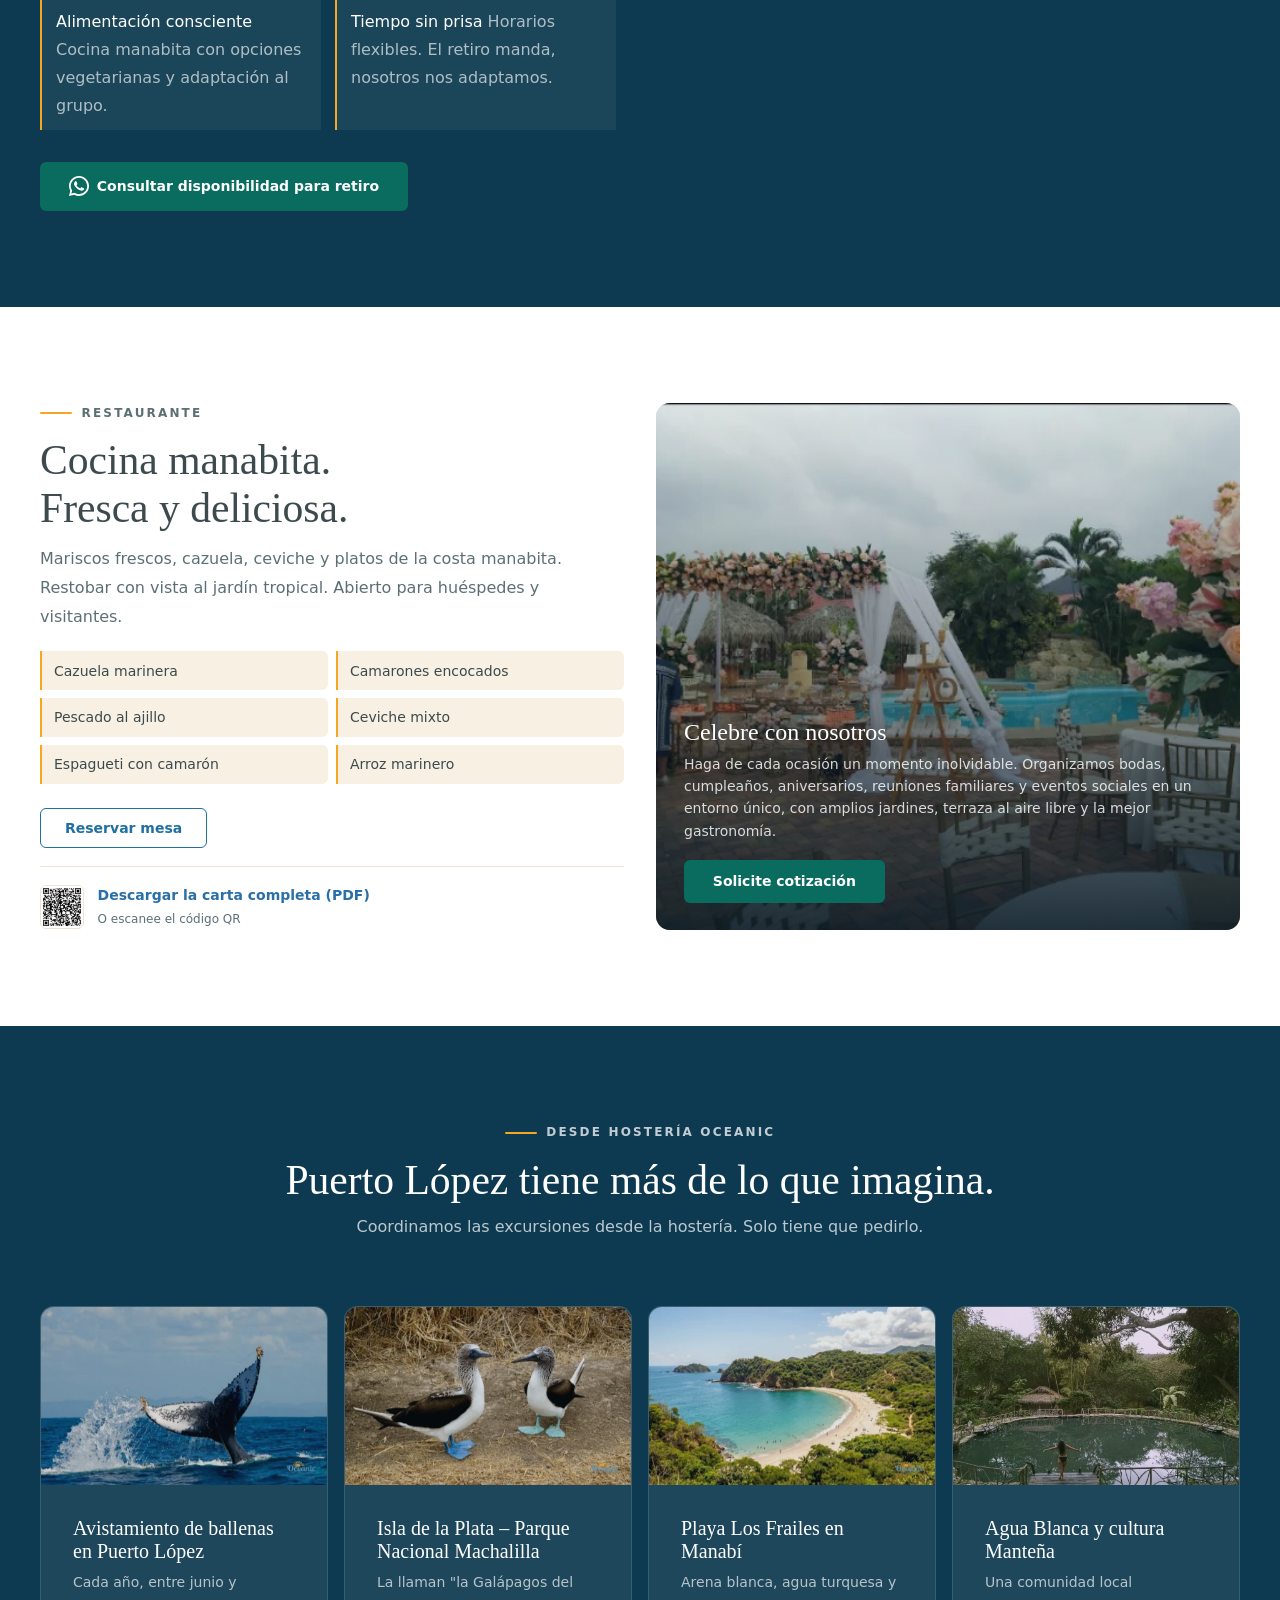
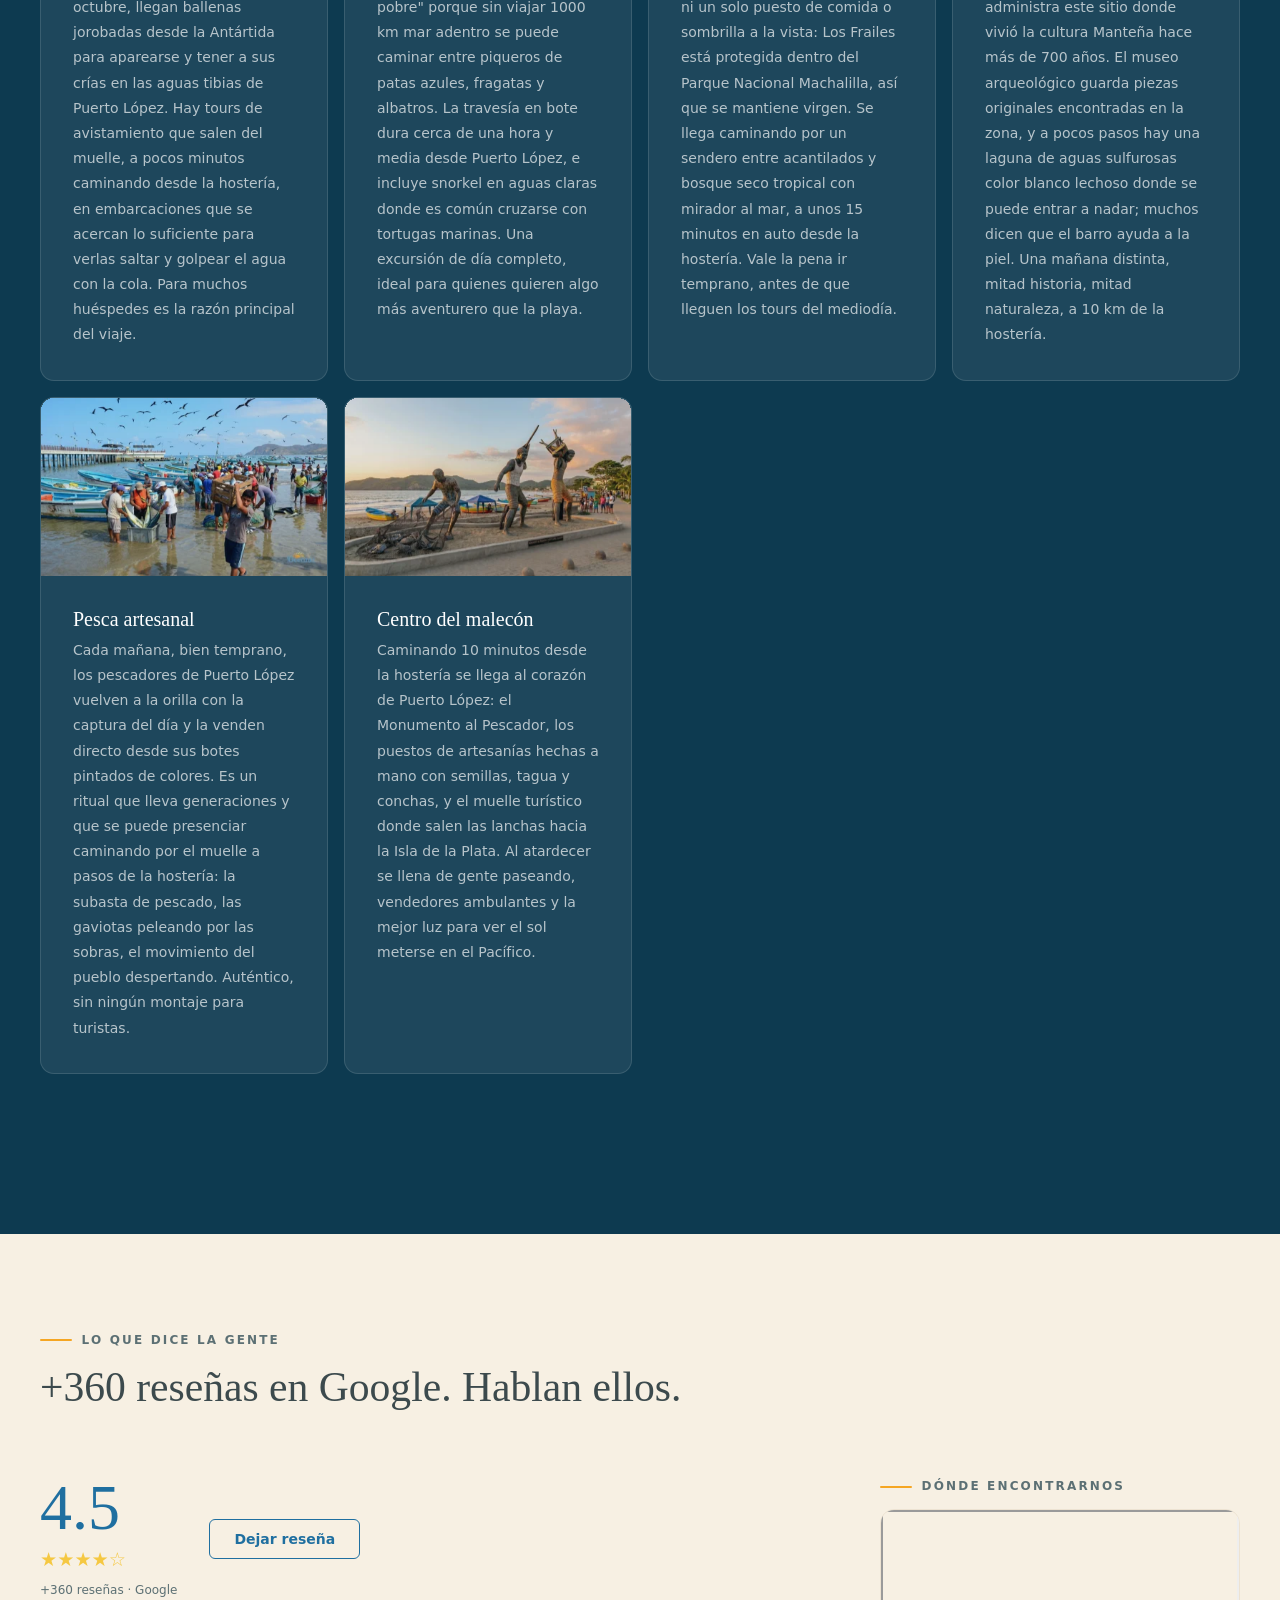
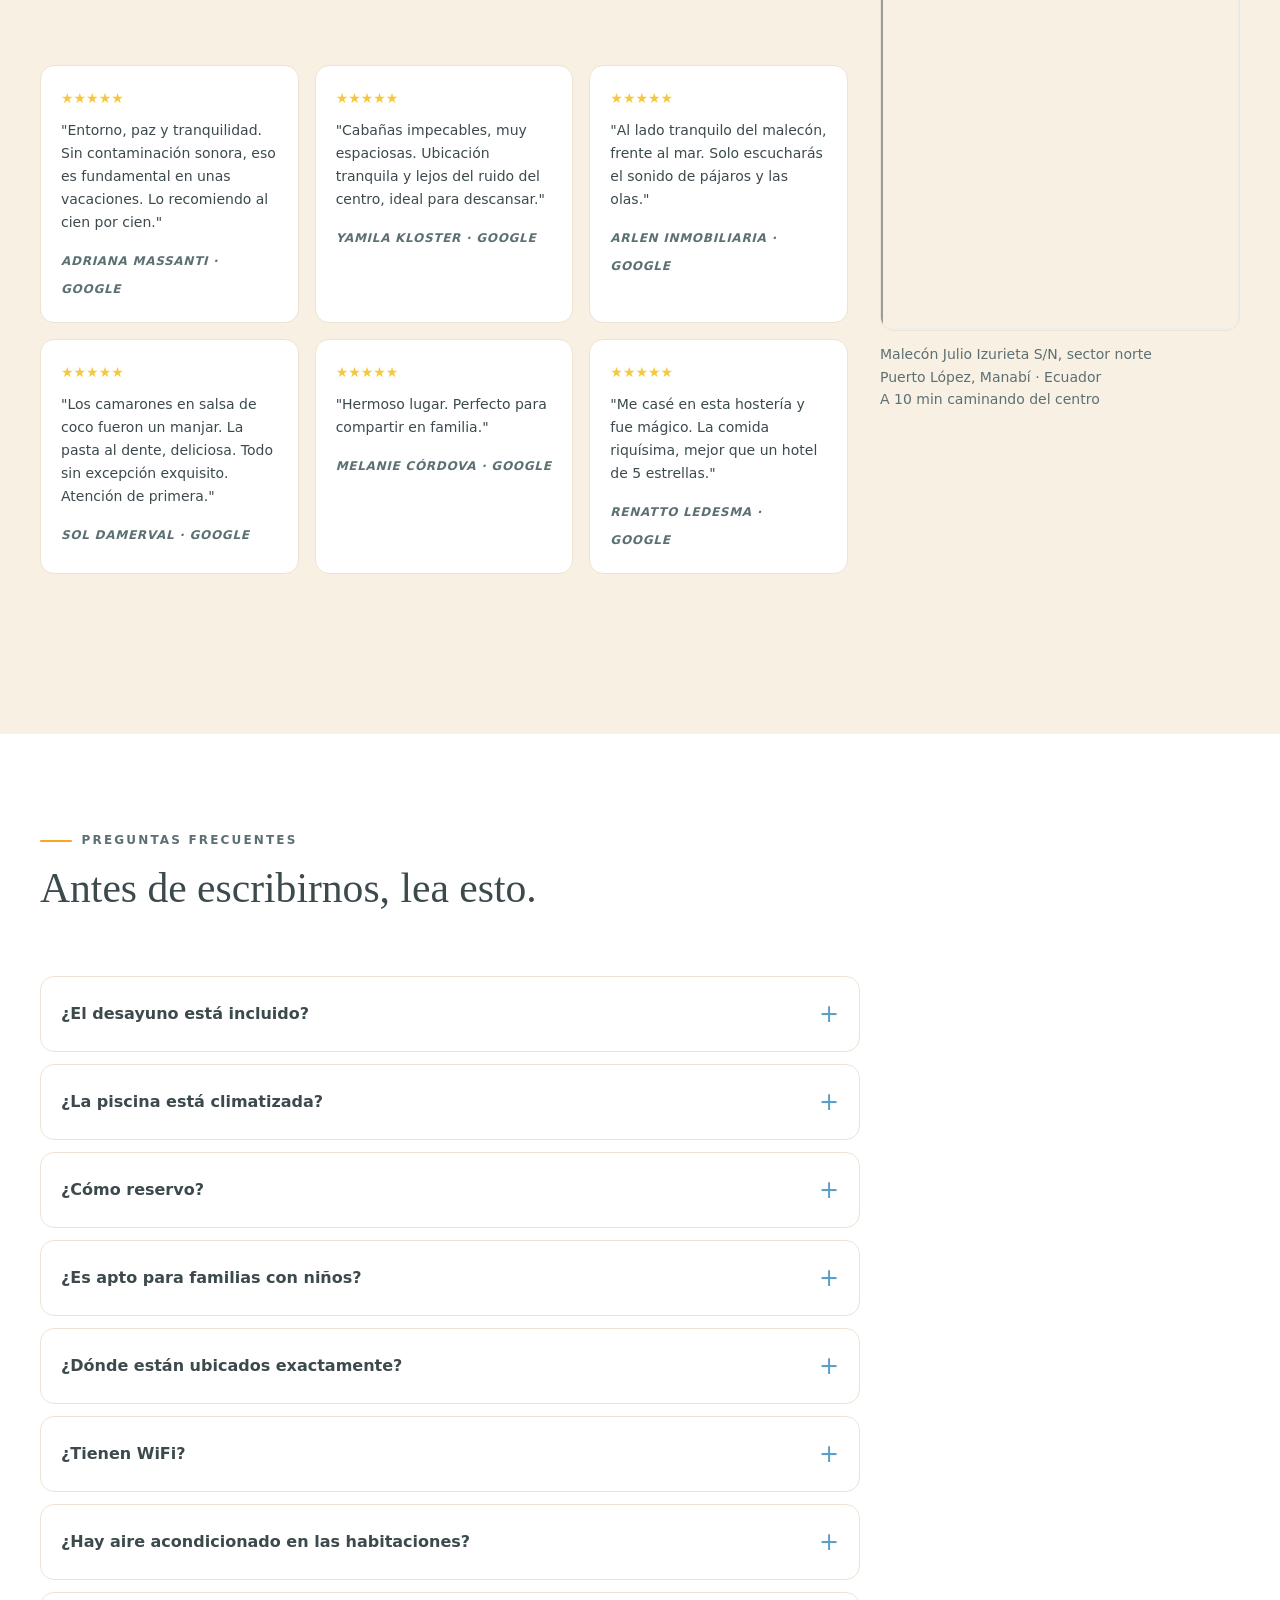
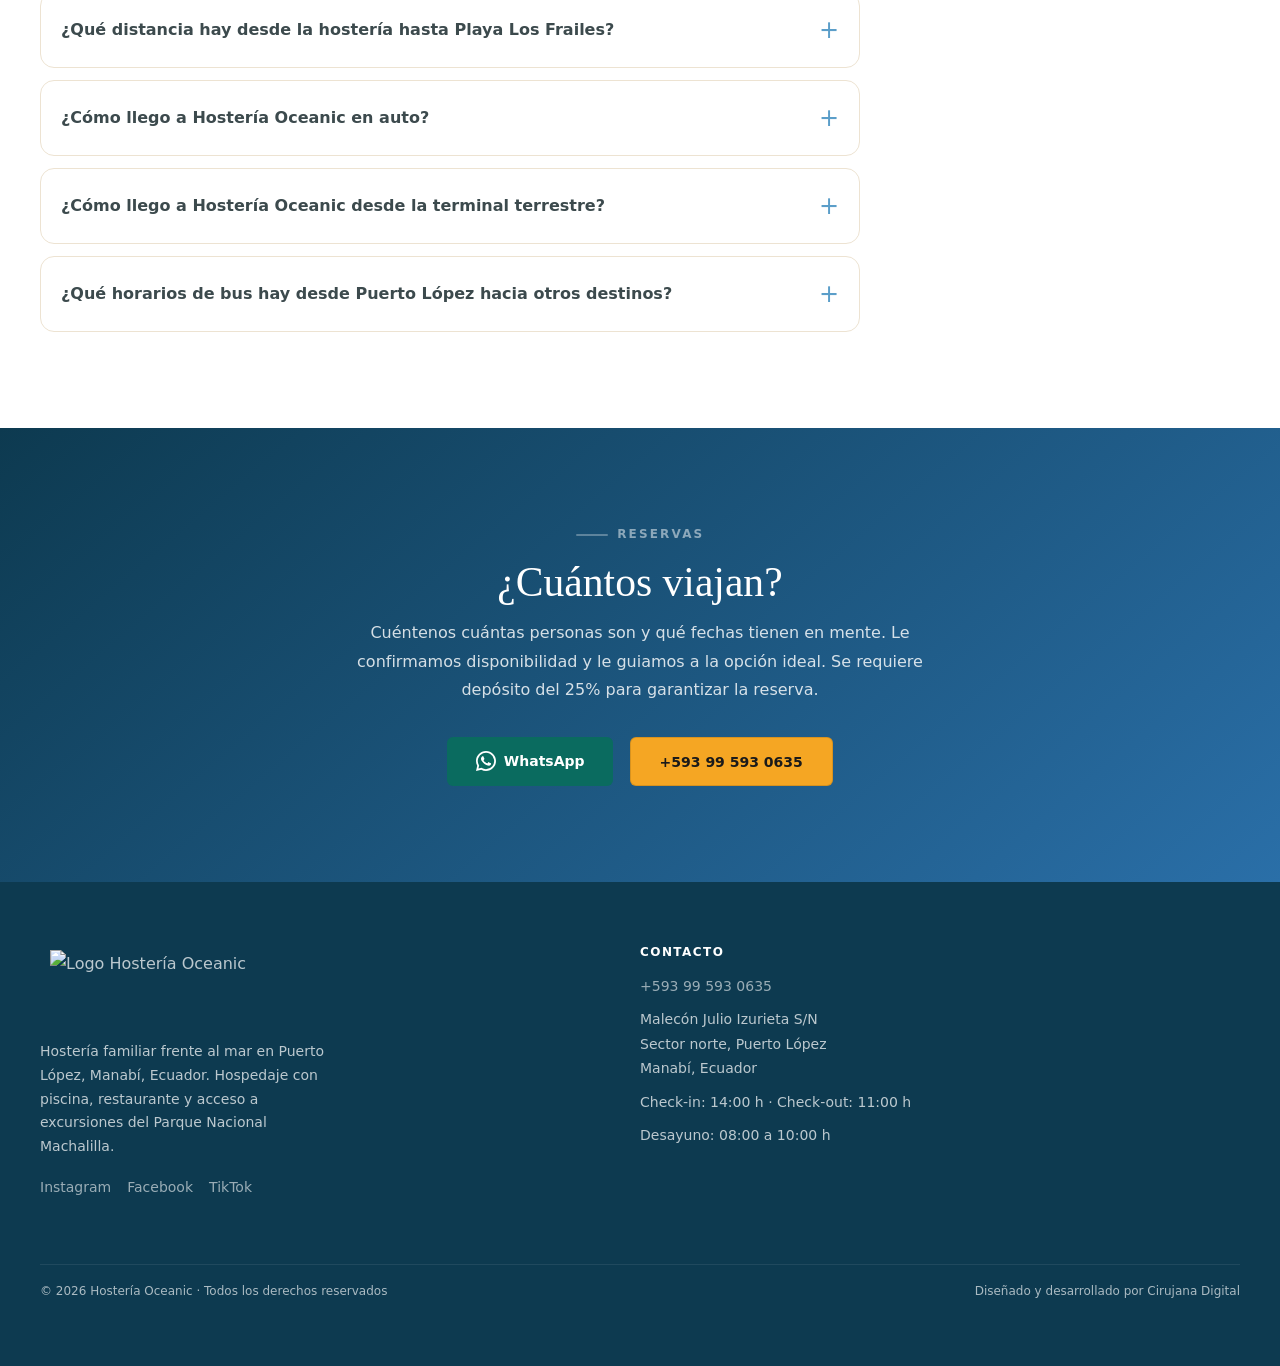
==== commit afd60913: "fix: correcciones de auditoría (rutas retiros EN, menú, canonical, contraste)" ====
--- a/index.html
+++ b/index.html
@@ -4,7 +4,7 @@
 <head>
   <meta charset="UTF-8">
   <meta name="viewport" content="width=device-width, initial-scale=1.0">
-  <title>Hostería Oceanic · Alojamiento familiar frente al mar · Puerto López, Ecuador</title>
+  <title>Hostería Oceanic · Frente al mar en Puerto López, Ecuador</title>
   <meta name="description"
     content="Hostería Oceanic es una hostería familiar frente al mar en el sector norte de Puerto López, Ecuador. 14 cabañas y habitaciones con jardines, piscina climatizada en temporada de frío, desayuno incluido y restaurante de cocina manabita. Reservas: +593 99 593 0635.">
   <meta name="google-site-verification" content="QJ1Q7pUSjxxh3UFAwYzE2fNfUupoTRzcJD6m_wkEayw" />
@@ -23,13 +23,11 @@
   <link rel="apple-touch-icon" sizes="180x180" href="img/apple-touch-icon.webp">
   <link rel="manifest" href="/site.webmanifest">
   <link rel="alternate" hreflang="es" href="https://www.oceanichosteria.com">
-  <link rel="alternate" hreflang="en" href="https://www.oceanichosteria.com/en">
+  <link rel="alternate" hreflang="en" href="https://www.oceanichosteria.com/en/">
   <link rel="alternate" hreflang="x-default" href="https://www.oceanichosteria.com">
-  <link rel="preload" href="style.css" as="style">
-  <link rel="stylesheet" href="style.css" media="print" onload="this.media='all'; this.onload=null;">
-  <noscript><link rel="stylesheet" href="style.css"></noscript>
+  <link rel="stylesheet" href="style.css">
   <link rel="preload" as="image"
-    imagesrcset="/img/hero-oceanic-sm.webp 640w, /img/hero-oceanic-750.webp 750w, /img/hero-oceanic-md.webp 1280w, /img/hero-oceanic-large.webp 1920w"
+    imagesrcset="/img/hero-oceanic-sm.webp  640w, /img/hero-oceanic-750.webp 750w, /img/hero-oceanic-md.webp 1280w, /img/hero-oceanic-large.webp 1920w"
     imagesizes="100vw" fetchpriority="high">
 
   <!-- Schema JSON-LD  -->
@@ -81,7 +79,7 @@
       "aggregateRating": {
         "@type": "AggregateRating",
         "ratingValue": "4.5",
-        "reviewCount": "350",
+        "reviewCount": "360",
         "bestRating": "5",
         "worstRating": "1"
       },
@@ -196,53 +194,55 @@
 </head>
 
 <body>
+  <header class="nav" role="banner" id="nav">
+    <div class="nav-inner">
+      <a href="#" class="nav-logo" aria-label="Hostería Oceanic — Inicio">
+        <img src="img/logo-sm.webp" srcset="img/logo-sm-220.webp 220w, img/logo-sm-440.webp 440w" sizes="140px"
+          alt="Logo Hostería Oceanic — Para Vivir Buenos Momentos" width="140" height="78" loading="eager"
+          decoding="async">
+      </a>
+      <nav aria-label="Navegación principal">
+        <ul class="nav-links">
+          <li><a href="#h-alojamiento">Alojamiento</a></li>
+          <li><a href="#h-restaurante">Restaurante</a></li>
+          <li><a href="#h-turismo">Turismo</a></li>
+          <li><a href="#h-resenas">Reseñas</a></li>
+          <li><a href="/retiros-holisticos-puerto-lopez/">Retiros</a>
+          </li>
+        </ul>
+      </nav>
+      <a href="https://wa.me/593995930635?text=Hola%2C%20quisiera%20consultar%20disponibilidad%20en%20Hoster%C3%ADa%20Oceanic"
+        class="btn btn-wa nav-cta" target="_blank" rel="noopener noreferrer">
+        <svg xmlns="http://www.w3.org/2000/svg" width="18" height="18" fill="currentColor" viewBox="0 0 24 24"
+          aria-hidden="true">
+          <path
+            d="M17.472 14.382c-.297-.149-1.758-.867-2.03-.967-.273-.099-.471-.148-.67.15-.197.297-.767.966-.94 1.164-.173.199-.347.223-.644.075-.297-.15-1.255-.463-2.39-1.475-.883-.788-1.48-1.761-1.653-2.059-.173-.297-.018-.458.13-.606.134-.133.298-.347.446-.52.149-.174.198-.298.298-.497.099-.198.05-.371-.025-.52-.075-.149-.669-1.612-.916-2.207-.242-.579-.487-.5-.669-.51-.173-.008-.371-.01-.57-.01-.198 0-.52.074-.792.372-.272.297-1.04 1.016-1.04 2.479 0 1.462 1.065 2.875 1.213 3.074.149.198 2.096 3.2 5.077 4.487.709.306 1.262.489 1.694.625.712.227 1.36.195 1.871.118.571-.085 1.758-.719 2.006-1.413.248-.694.248-1.289.173-1.413-.074-.124-.272-.198-.57-.347z" />
+          <path
+            d="M12 0C5.373 0 0 5.373 0 12c0 2.117.551 4.103 1.516 5.825L0 24l6.335-1.496A11.938 11.938 0 0 0 12 24c6.627 0 12-5.373 12-12S18.627 0 12 0zm0 21.818a9.818 9.818 0 0 1-5.016-1.376l-.36-.214-3.732.881.898-3.634-.235-.373A9.818 9.818 0 1 1 12 21.818z" />
+        </svg>
+        Reservar
+      </a>
+      <a href="en/" class="lang-toggle" aria-label="English version">EN</a>
+
+      <button class="nav-toggle" id="navToggle" aria-expanded="false" aria-controls="navMobile" aria-label="Abrir menú">
+        <span></span><span></span><span></span>
+      </button>
+    </div>
+    <nav id="navMobile" class="nav-mobile" aria-label="Menú mobile">
+      <a href="#h-alojamiento">Alojamiento</a>
+      <a href="#h-restaurante">Restaurante</a>
+      <a href="#h-turismo">Turismo</a>
+      <a href="#h-resenas">Reseñas</a>
+      <a href="/retiros-holisticos-puerto-lopez/">Retiros</a>
+
+      <a href="https://wa.me/593995930635?text=Hola%2C%20quisiera%20consultar%20disponibilidad%20en%20Hoster%C3%ADa%20Oceanic"
+        class="btn btn-wa" target="_blank" rel="noopener noreferrer">
+        Reservar por WhatsApp
+      </a>
+    </nav>
+  </header>
   <main id="main">
-    <header class="nav" role="banner" id="nav">
-      <div class="nav-inner">
-        <a href="#" class="nav-logo" aria-label="Hostería Oceanic — Inicio">
-          <img src="img/logo-sm.webp" srcset="img/logo-sm-220.webp 220w, img/logo-sm-440.webp 440w" sizes="140px"
-            alt="Logo Hostería Oceanic — Para Vivir Buenos Momentos" width="140" height="78" loading="eager"
-            decoding="async">
-        </a>
-        <nav aria-label="Navegación principal">
-          <ul class="nav-links">
-            <li><a href="#h-alojamiento">Alojamiento</a></li>
-            <li><a href="#h-restaurante">Restaurante</a></li>
-            <li><a href="#h-turismo">Turismo</a></li>
-            <li><a href="#h-resenas">Reseñas</a></li>
-            <li><a href="/retiros-holisticos-puerto-lopez/index.html">Retiros</a></li>
-          </ul>
-        </nav>
-        <a href="https://wa.me/593995930635?text=Hola%2C%20quisiera%20consultar%20disponibilidad%20en%20Hoster%C3%ADa%20Oceanic"
-          class="btn btn-wa nav-cta" aria-label="Consultar disponibilidad" target="_blank" rel="noopener noreferrer">
-          <svg xmlns="http://www.w3.org/2000/svg" width="18" height="18" fill="currentColor" viewBox="0 0 24 24"
-            aria-hidden="true">
-            <path
-              d="M17.472 14.382c-.297-.149-1.758-.867-2.03-.967-.273-.099-.471-.148-.67.15-.197.297-.767.966-.94 1.164-.173.199-.347.223-.644.075-.297-.15-1.255-.463-2.39-1.475-.883-.788-1.48-1.761-1.653-2.059-.173-.297-.018-.458.13-.606.134-.133.298-.347.446-.52.149-.174.198-.298.298-.497.099-.198.05-.371-.025-.52-.075-.149-.669-1.612-.916-2.207-.242-.579-.487-.5-.669-.51-.173-.008-.371-.01-.57-.01-.198 0-.52.074-.792.372-.272.297-1.04 1.016-1.04 2.479 0 1.462 1.065 2.875 1.213 3.074.149.198 2.096 3.2 5.077 4.487.709.306 1.262.489 1.694.625.712.227 1.36.195 1.871.118.571-.085 1.758-.719 2.006-1.413.248-.694.248-1.289.173-1.413-.074-.124-.272-.198-.57-.347z" />
-            <path
-              d="M12 0C5.373 0 0 5.373 0 12c0 2.117.551 4.103 1.516 5.825L0 24l6.335-1.496A11.938 11.938 0 0 0 12 24c6.627 0 12-5.373 12-12S18.627 0 12 0zm0 21.818a9.818 9.818 0 0 1-5.016-1.376l-.36-.214-3.732.881.898-3.634-.235-.373A9.818 9.818 0 1 1 12 21.818z" />
-          </svg>
-          Reservar
-        </a>
-        <a href="en/" class="lang-toggle" aria-label="English version">EN</a>
-
-        <button class="nav-toggle" id="navToggle" aria-expanded="false" aria-controls="navMobile"
-          aria-label="Abrir menú">
-          <span></span><span></span><span></span>
-        </button>
-      </div>
-      <nav id="navMobile" class="nav-mobile" aria-label="Menú mobile">
-        <a href="#h-alojamiento">Alojamiento</a>
-        <a href="#h-restaurante">Restaurante</a>
-        <a href="#h-turismo">Turismo</a>
-        <a href="#h-resenas">Reseñas</a>
-        <a href="/retiros-holisticos-puerto-lopez/index.html">Retiros</a>
-        <a href="https://wa.me/593995930635?text=Hola%2C%20quisiera%20consultar%20disponibilidad%20en%20Hoster%C3%ADa%20Oceanic"
-          class="btn btn-wa" aria-label="Consultar disponibilidad" target="_blank" rel="noopener noreferrer">
-          Reservar por WhatsApp
-        </a>
-      </nav>
-    </header>
+
 
     <!--   HERO -->
     <section class="hero" aria-labelledby="hero-h1">
@@ -300,7 +300,7 @@
             <span class="hero-stars" aria-label="4.5 sobre 5 estrellas">
               ★★★★<span class="star-half">★</span>
             </span>
-            <span class="hero-rating-text">4.5 · +350 reseñas en Google</span>
+            <span class="hero-rating-text">4.5 · +360 reseñas en Google</span>
           </div>
 
           <!-- RRSS -->
@@ -323,7 +323,7 @@
               </svg>
             </a>
             <!-- TikTok -->
-            <a href="https://www.tiktok.com/@oceanichosteria" target="_blank" rel="noopener noreferrer"
+            <a href="https://www.tiktok.com/@hosteriaoceanic" target="_blank" rel="noopener noreferrer"
               aria-label="TikTok de Oceanic Hostería">
               <svg xmlns="http://www.w3.org/2000/svg" width="20" height="20" fill="currentColor" viewBox="0 0 24 24">
                 <path d="M19.59 6.69a4.83 4.83 0 0 1-3.77-4.25V2h-3.45v13.67a2.89 2.89 0 0 1-2.88 2.5
@@ -405,7 +405,7 @@
               <div class="room-carousel-track" tabindex="0">
                 <div class="room-carousel-slide">
                   <img src="img/1-1.webp" alt="Cabaña Matrimonial Presidencial..." width="800" height="533"
-                    loading="eager" fetchpriority="high" decoding="sync">
+                    loading="lazy" decoding="async">
                 </div>
                 <div class="room-carousel-slide">
                   <img src="img/Oceanic-2-1.webp"
@@ -458,7 +458,7 @@
                 <span class="tag">Cabaña independiente</span>
               </div>
               <a href="https://wa.me/593995930635?text=Hola%2C%20quisiera%20consultar%20la%20Caba%C3%B1a%20Presidencial"
-                class="btn btn-sky-outline" aria-label="Consultar disponibilidad" target="_blank"
+                class="btn btn-sky-outline" aria-label="Consultar disponibilidad: Cabaña Presidencial" target="_blank"
                 rel="noopener noreferrer">
                 Consultar disponibilidad
               </a>
@@ -524,7 +524,7 @@
                 <span class="tag">A/C</span>
               </div>
               <a href="https://wa.me/593995930635?text=Hola%2C%20quisiera%20consultar%20disponibilidad%20de%20alojamiento%20matrimonial"
-                class="btn btn-sky-outline" aria-label="Consultar disponibilidad" target="_blank"
+                class="btn btn-sky-outline" aria-label="Consultar disponibilidad habitación matrimonial" target="_blank"
                 rel="noopener noreferrer">
                 Consultar disponibilidad
               </a>
@@ -586,7 +586,7 @@
                 <span class="tag">Jardín</span>
               </div>
               <a href="https://wa.me/593995930635?text=Hola%2C%20quisiera%20consultar%20disponibilidad%20de%20una%20caba%C3%B1a%20triple"
-                class="btn btn-sky-outline" aria-label="Consultar disponibilidad" target="_blank"
+                class="btn btn-sky-outline" aria-label="Consultar disponibilidad: Cabaña Triple" target="_blank"
                 rel="noopener noreferrer">
                 Consultar disponibilidad
               </a>
@@ -650,7 +650,7 @@
                 <span class="tag">Vista a la piscina</span>
               </div>
               <a href="https://wa.me/593995930635?text=Hola%2C%20quisiera%20consultar%20disponibilidad%20de%20una%20caba%C3%B1a%20para%204%20personas"
-                class="btn btn-sky-outline" aria-label="Consultar disponibilidad" target="_blank"
+                class="btn btn-sky-outline" aria-label="Consultar disponibilidad: Cabaña Cuádruple" target="_blank"
                 rel="noopener noreferrer">
                 Consultar disponibilidad
               </a>
@@ -779,7 +779,7 @@
                 <span class="tag">Planta alta</span>
               </div>
               <a href="https://wa.me/593995930635?text=Hola%2C%20quisiera%20consultar%20la%20caba%C3%B1a%20qu%C3%ADntuple%20de%203%20ambientes"
-                class="btn btn-sky-outline" aria-label="Consultar disponibilidad" target="_blank"
+                class="btn btn-sky-outline" aria-label="Consultar disponibilidad para 5 personas" target="_blank"
                 rel="noopener noreferrer">
                 Consultar disponibilidad
               </a>
@@ -916,8 +916,9 @@
         </div>
         <div class="frases-wrap">
           <div class="frases-video">
-            <video id="heroVideo" autoplay muted loop playsinline preload="none" poster="/img/imagen-predio.webp"
-              width="848" height="478" aria-label="Video aéreo de Hostería Oceanic y el Pacífico">
+            <video id="heroVideo" autoplay muted loop playsinline preload="none" controls
+              poster="/img/imagen-predio.webp" width="848" height="478"
+              aria-label="Video aéreo de Hostería Oceanic y el Pacífico">
             </video>
             <div class="frases-video-caption">
               <span>Puerto López desde el aire</span>
@@ -1053,11 +1054,12 @@
                 height="220">
             </div>
             <div class="hol-stat">
-              <span class="hol-stat-num">+350</span>
+              <span class="hol-stat-num">+360</span>
               <span class="hol-stat-label">reseñas en Google · 4.5 sobre 5</span>
             </div>
           </div>
         </div>
+      </div>
     </section>
 
     <!-- RESTAURANTE -->
@@ -1107,7 +1109,7 @@
               <p>Haga de cada ocasión un momento inolvidable. Organizamos bodas, cumpleaños, aniversarios, reuniones
                 familiares y eventos sociales en un entorno único, con amplios jardines, terraza al aire libre y la
                 mejor gastronomía.</p>
-              <a href="https://wa.me/5593959700619?text=Hola%2C%20quisiera%20consultar%20disponibilidad%20para%20un%20evento%20en%20Hoster%C3%ADa%20Oceanic"
+              <a href="https://wa.me/593959700619?text=Hola%2C%20quisiera%20consultar%20disponibilidad%20para%20un%20evento%20en%20Hoster%C3%ADa%20Oceanic"
                 class="btn btn-wa" target="_blank" rel="noopener noreferrer">
                 Solicite cotización
               </a>
@@ -1138,7 +1140,7 @@
             <div class="t-card-body">
               <h3>Avistamiento de ballenas en Puerto López
               </h3>
-              <p>Cada año, entre junio y septiembre, llegan ballenas jorobadas desde la Antártida para
+              <p>Cada año, entre junio y octubre, llegan ballenas jorobadas desde la Antártida para
                 aparearse y tener a sus crías en las aguas tibias de Puerto López. Hay tours de avistamiento que
                 salen del muelle, a pocos minutos caminando desde la hostería, en embarcaciones que se
                 acercan lo suficiente para verlas saltar y golpear el agua con la cola. Para muchos huéspedes
@@ -1231,14 +1233,14 @@
     <section class="sec sec-cream" aria-labelledby="h-resenas" id="resenas">
       <div class="container">
         <div class="eyebrow">Lo que dice la gente</div>
-        <h2 id="h-resenas">+350 reseñas en Google. Hablan ellos.</h2>
+        <h2 id="h-resenas">+360 reseñas en Google. Hablan ellos.</h2>
         <div class="rev-map-grid" style="margin-top:var(--sp-lg);">
           <div>
             <div class="rev-head">
               <div>
                 <div class="rev-score-num" aria-label="Puntuación 4.5 sobre 5">4.5</div>
                 <div class="rev-score-stars" aria-hidden="true">★★★★☆</div>
-                <div class="rev-score-count">+350 reseñas · Google</div>
+                <div class="rev-score-count">+360 reseñas · Google</div>
               </div>
               <a href="https://www.google.com/maps/place/Oceanic+Hosteri%C3%ADa+puerto+L%C3%B3pez/@-1.5476458,-80.8126593"
                 class="btn btn-sky-outline" target="_blank" rel="noopener noreferrer">
@@ -1448,7 +1450,7 @@
         </p>
         <div class="cta-actions">
           <a href="https://wa.me/593995930635?text=Hola%2C%20quisiera%20consultar%20disponibilidad%20en%20Hoster%C3%ADa%20Oceanic.%20Somos%20____%20personas%20y%20queremos%20ir%20el%20____."
-            class="btn btn-wa" aria-label="Consultar disponibilidad" target="_blank" rel="noopener noreferrer">
+            class="btn btn-wa" target="_blank" rel="noopener noreferrer">
             <svg xmlns="http://www.w3.org/2000/svg" width="20" height="20" fill="currentColor" viewBox="0 0 24 24"
               aria-hidden="true">
               <path
--- a/style.css
+++ b/style.css
@@ -42,6 +42,7 @@
 }
 html {
   scroll-behavior: smooth;
+  scroll-padding-top: 5rem;
   -webkit-text-size-adjust: 100%;
 }
 body {
@@ -1347,11 +1348,11 @@
 .rest-pdf-links a {
   font-size: var(--t-sm);
   font-weight: 600;
-  color: var(--sky);
+  color: var(--sky-deep);
   transition: color var(--ease);
 }
 .rest-pdf-links a:hover {
-  color: var(--sky-deep);
+  color: var(--sky-night);
 }
 .rest-pdf-links span {
   font-size: var(--t-xs);
